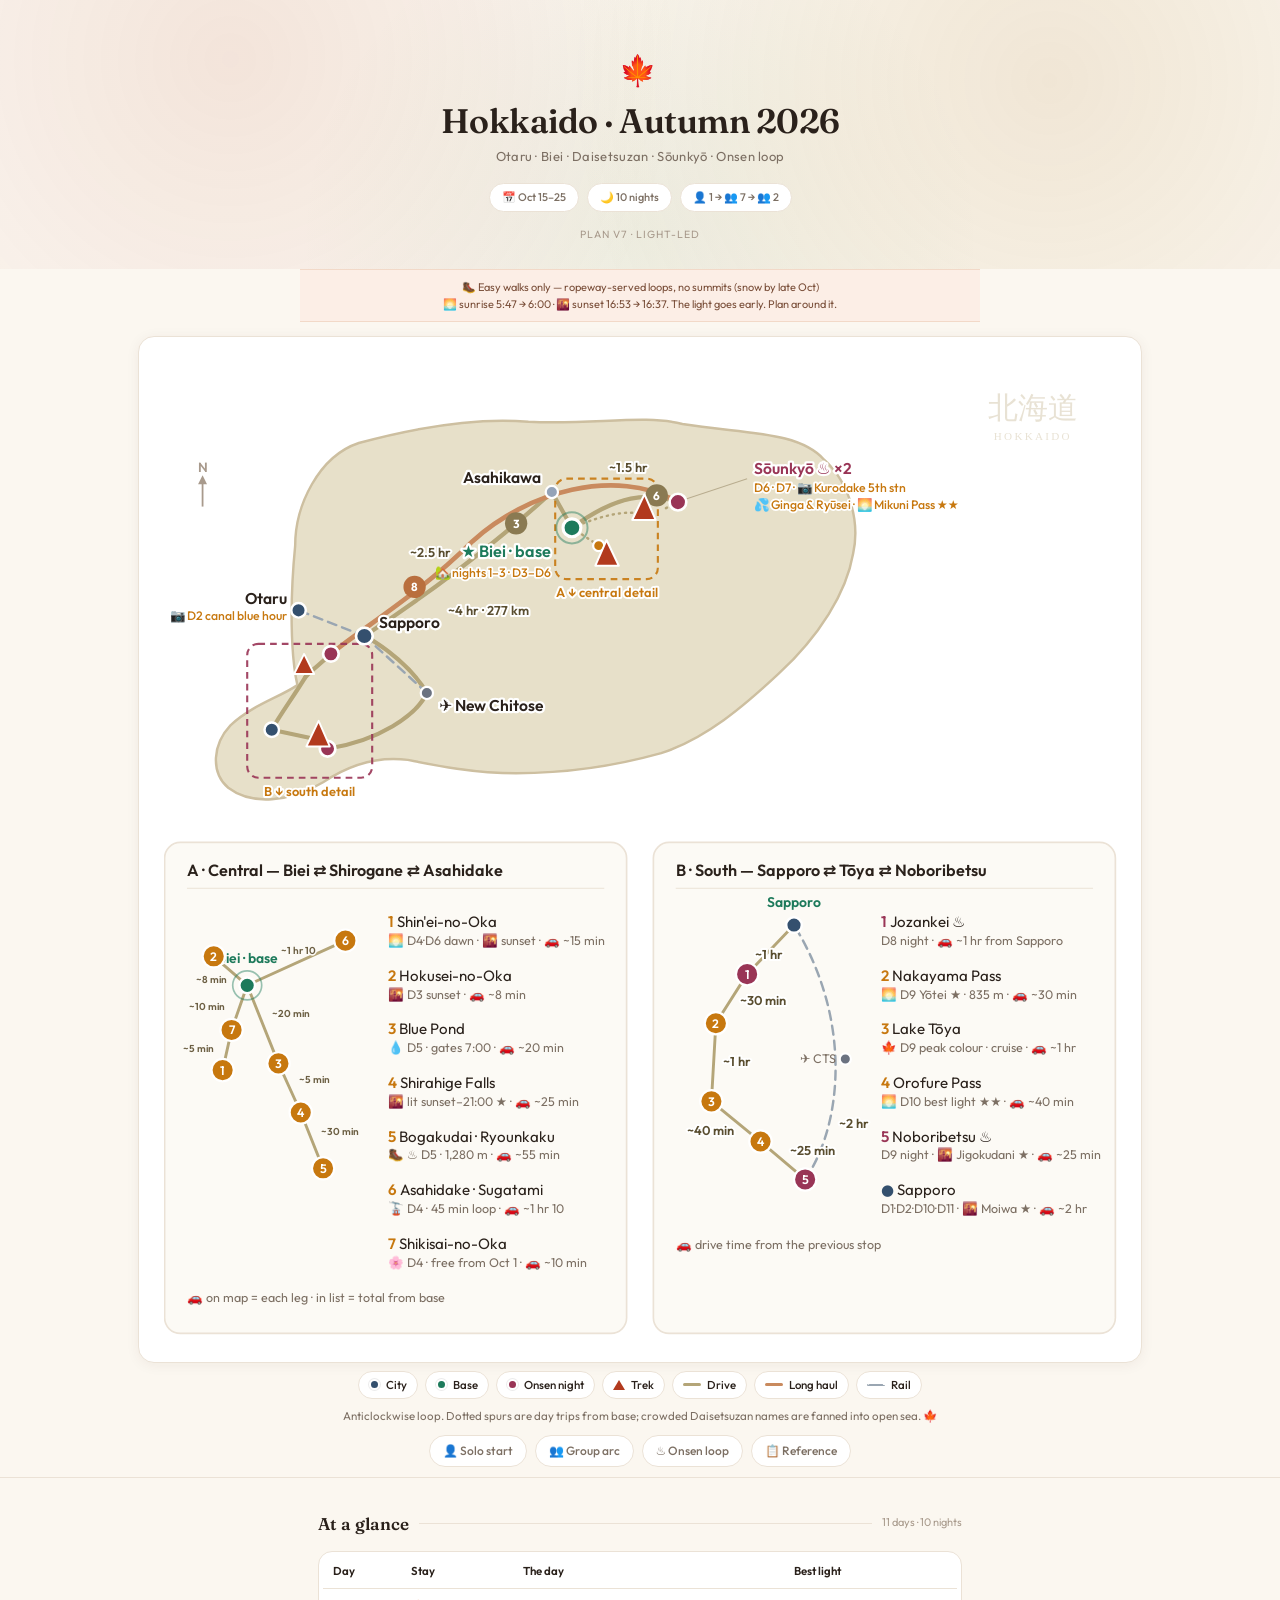
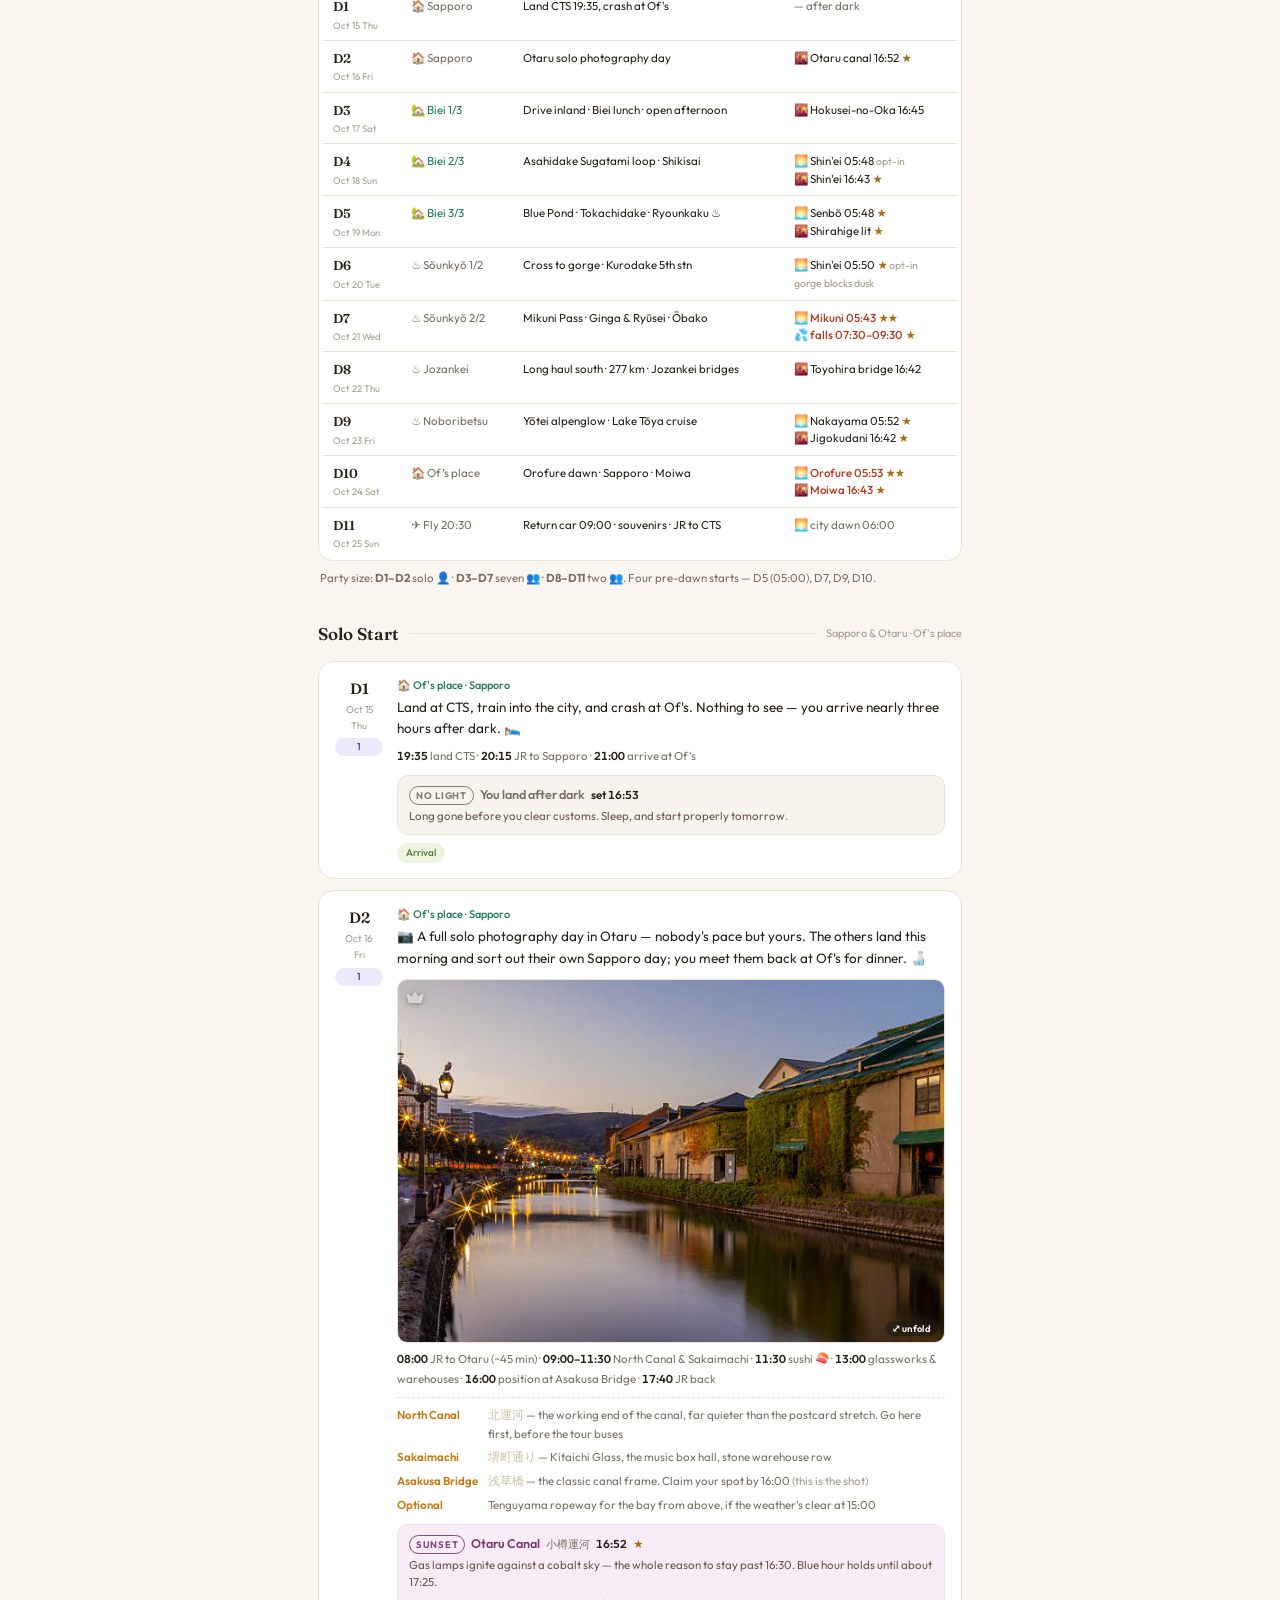
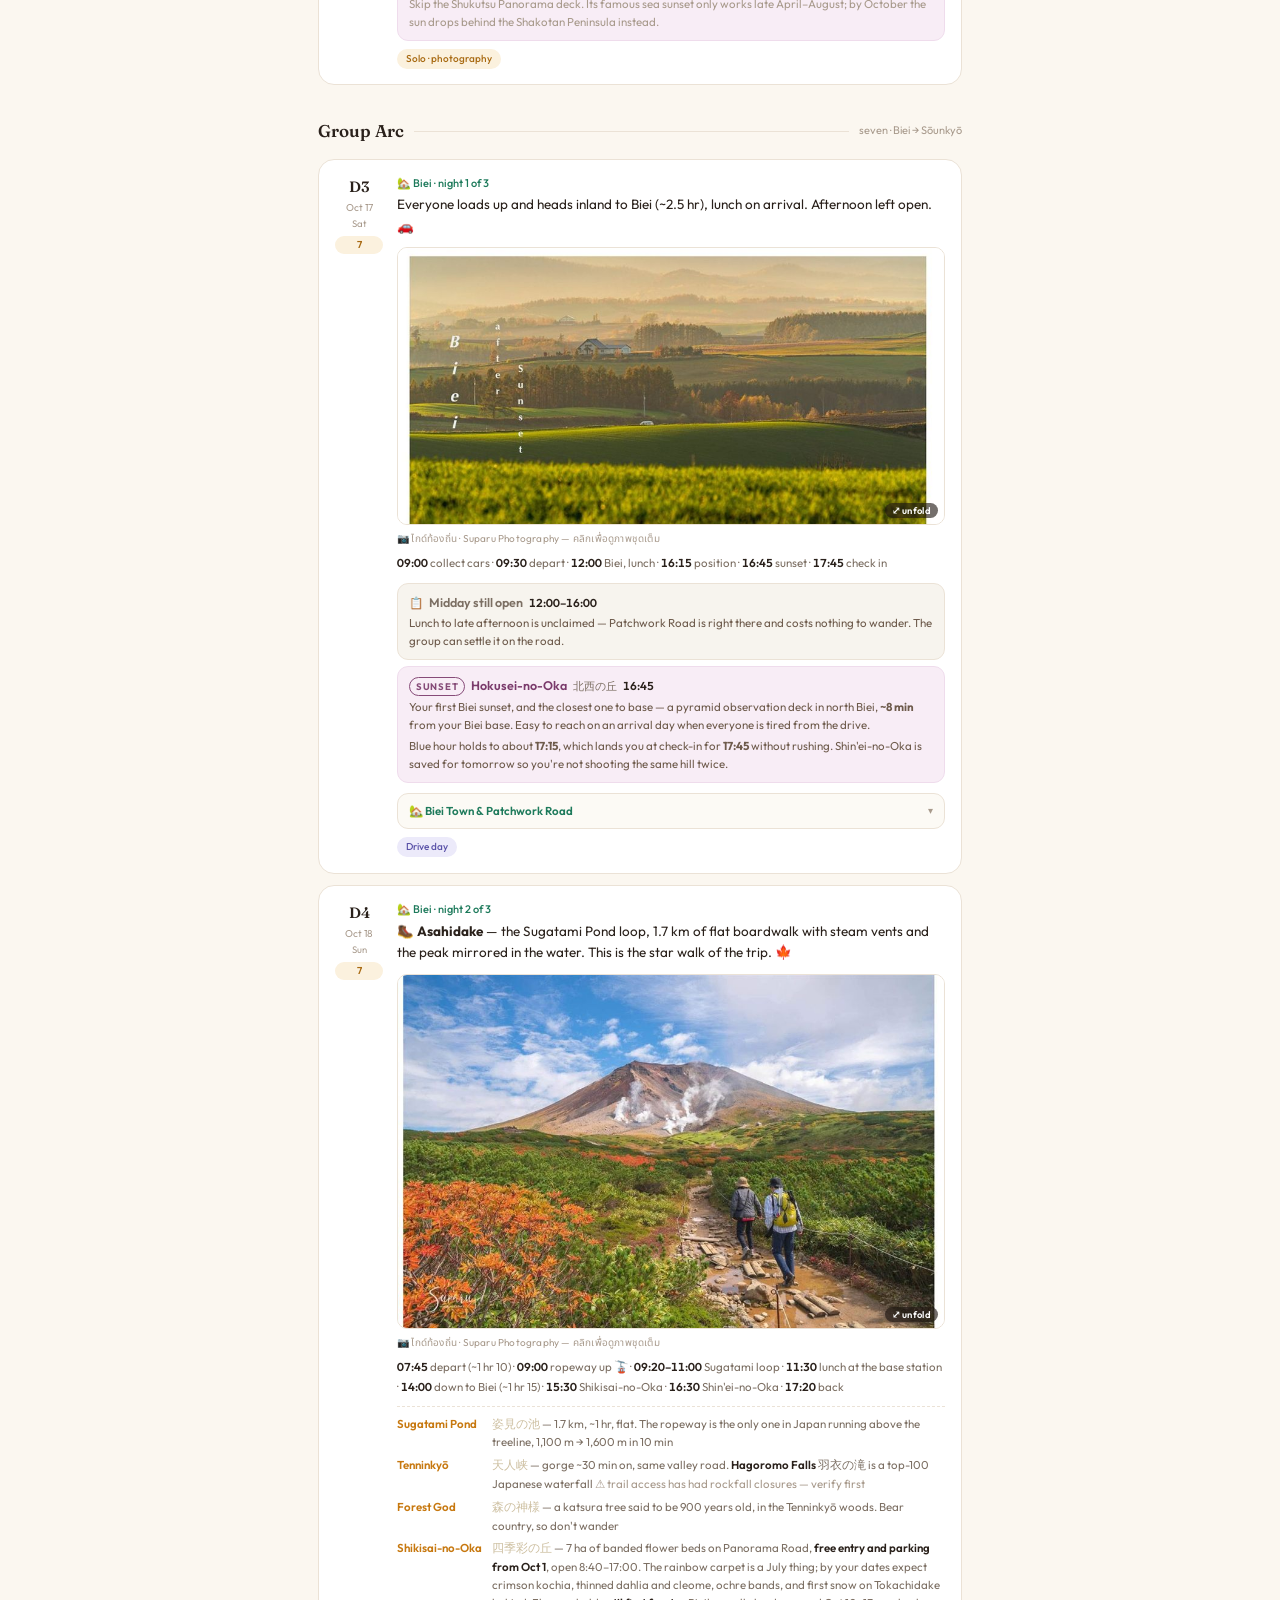
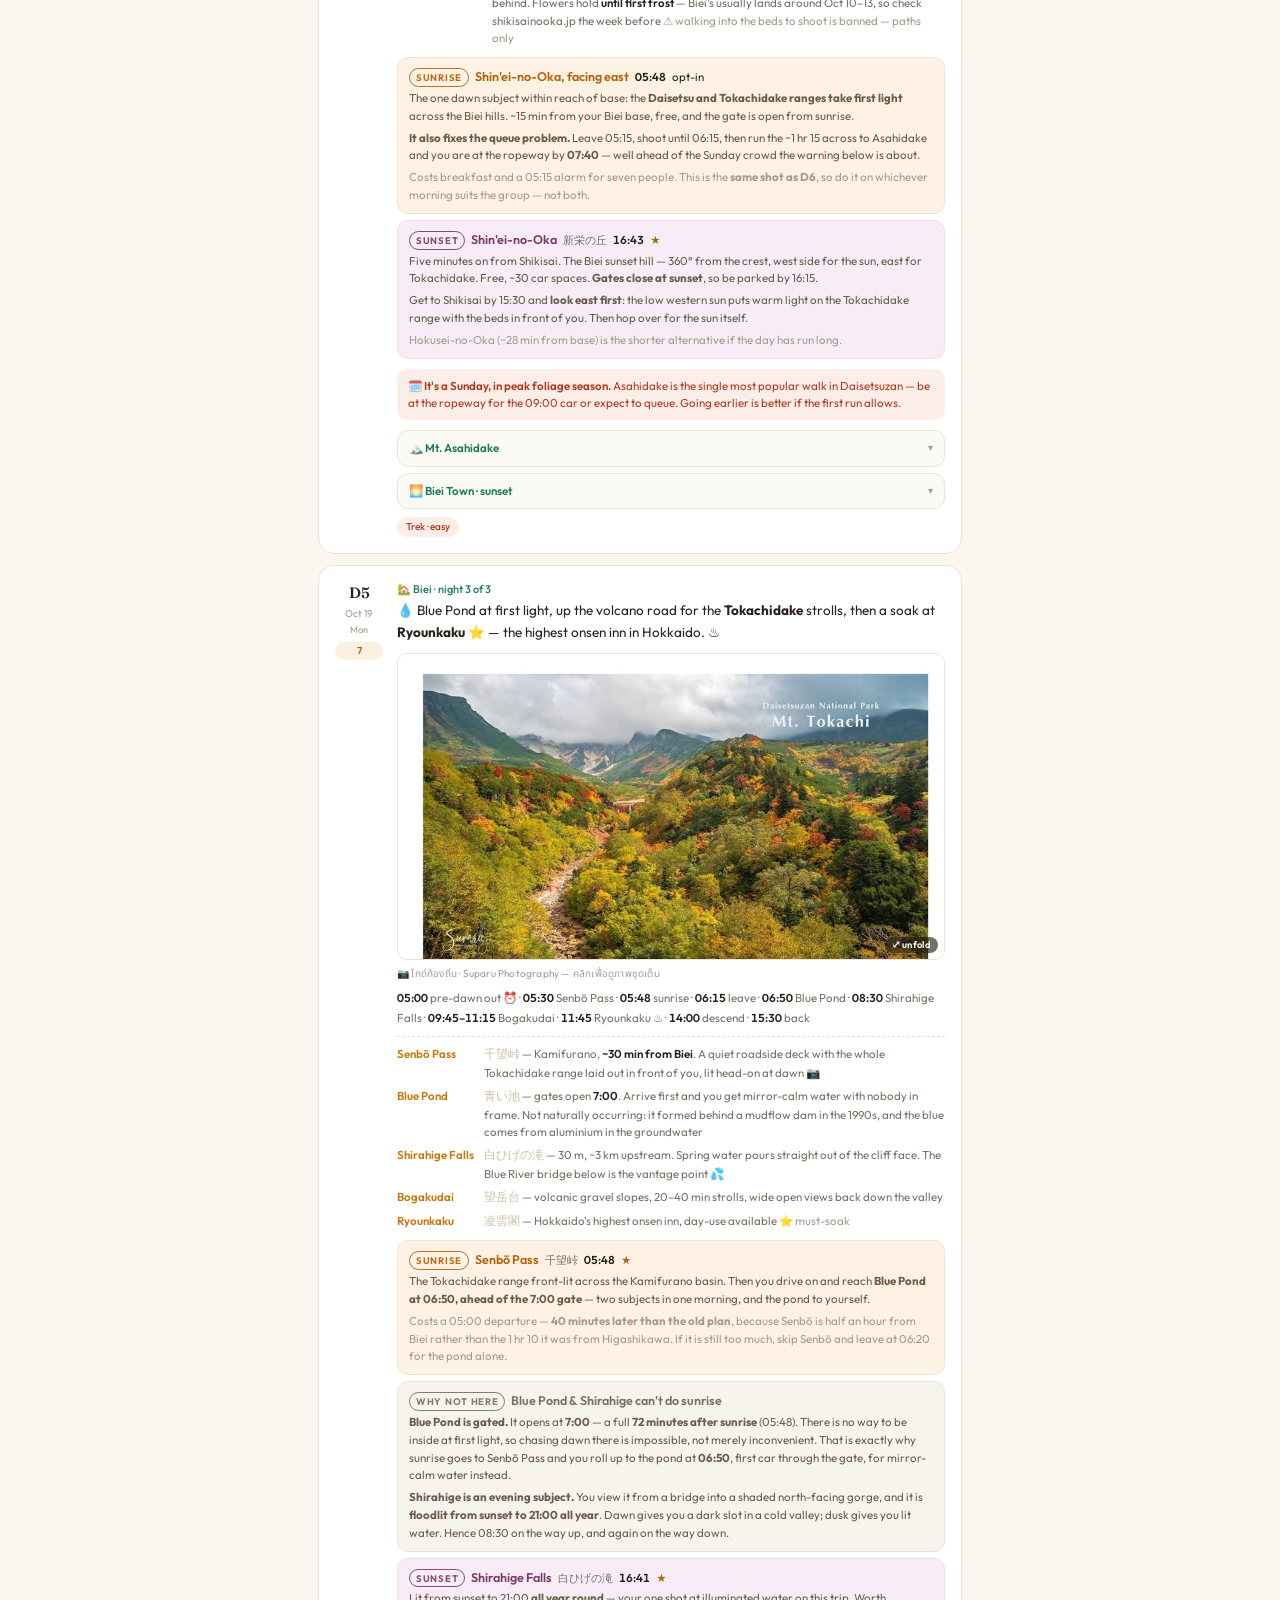
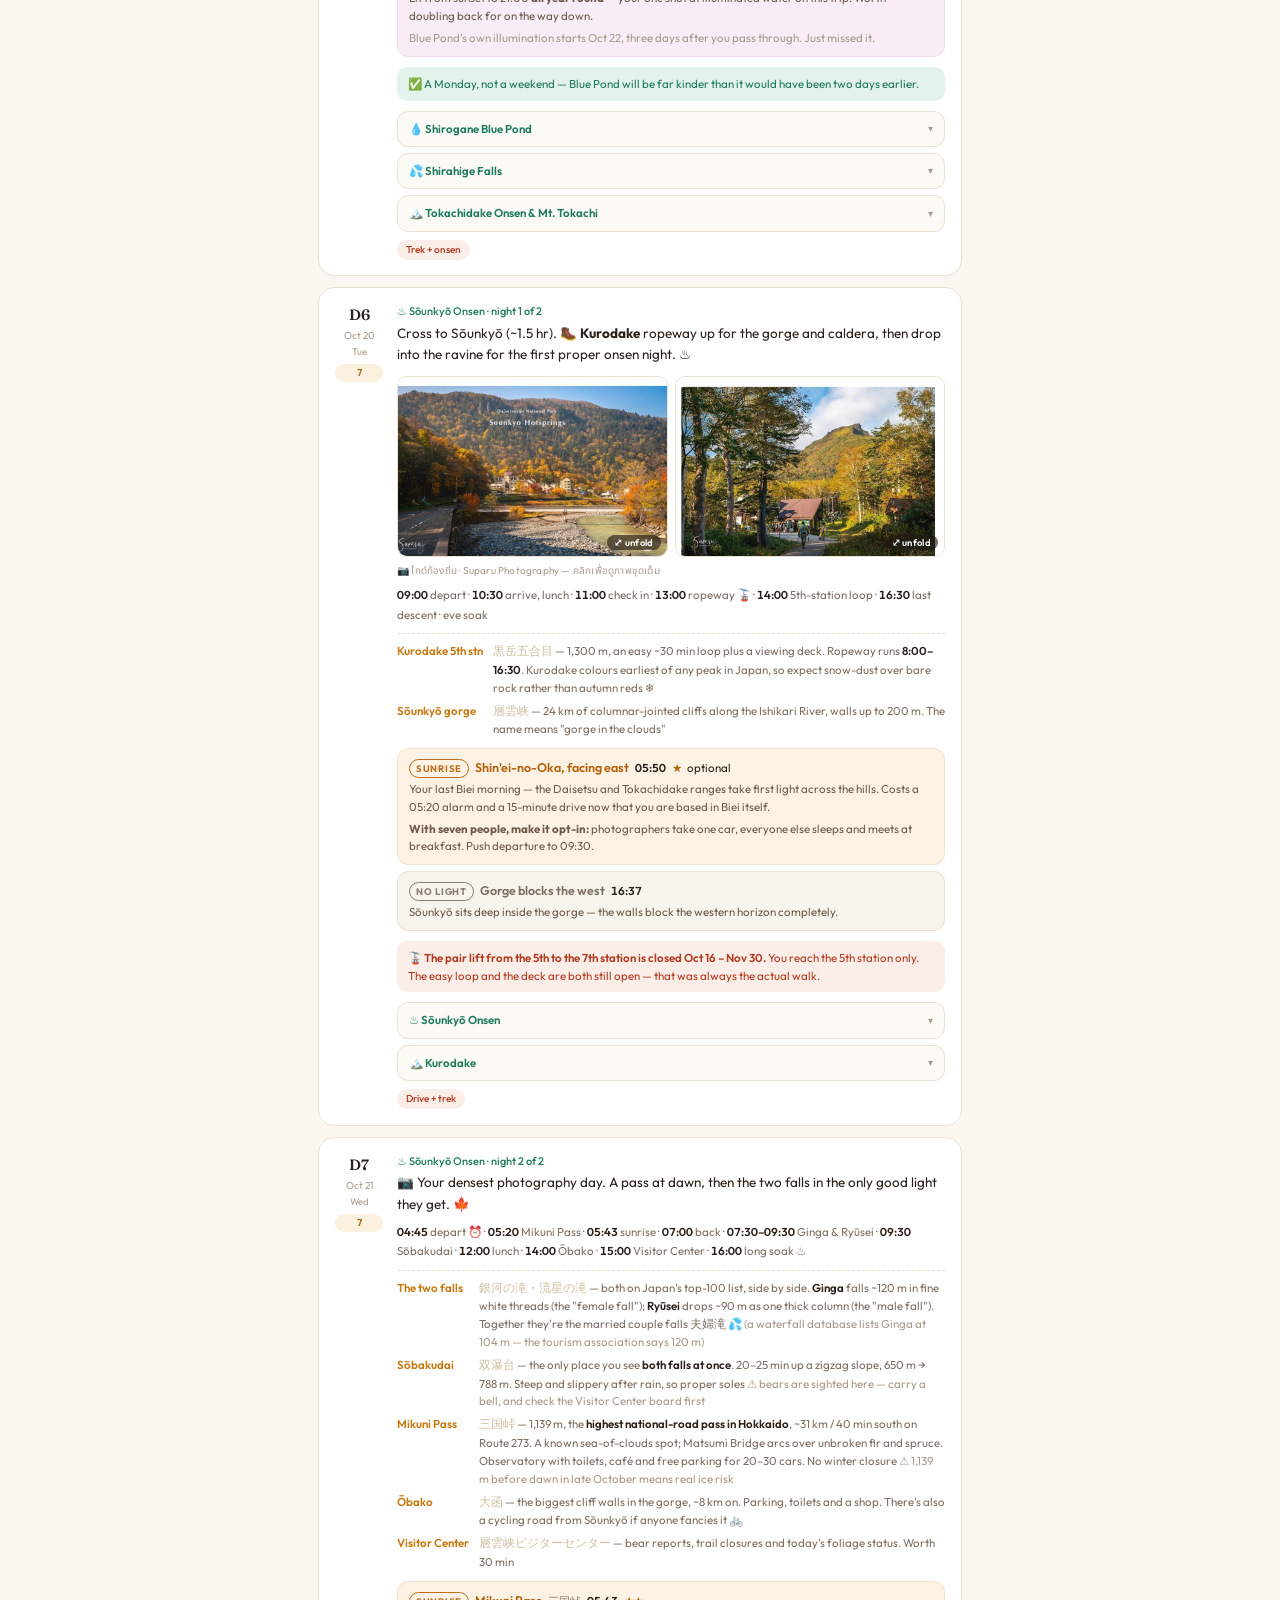
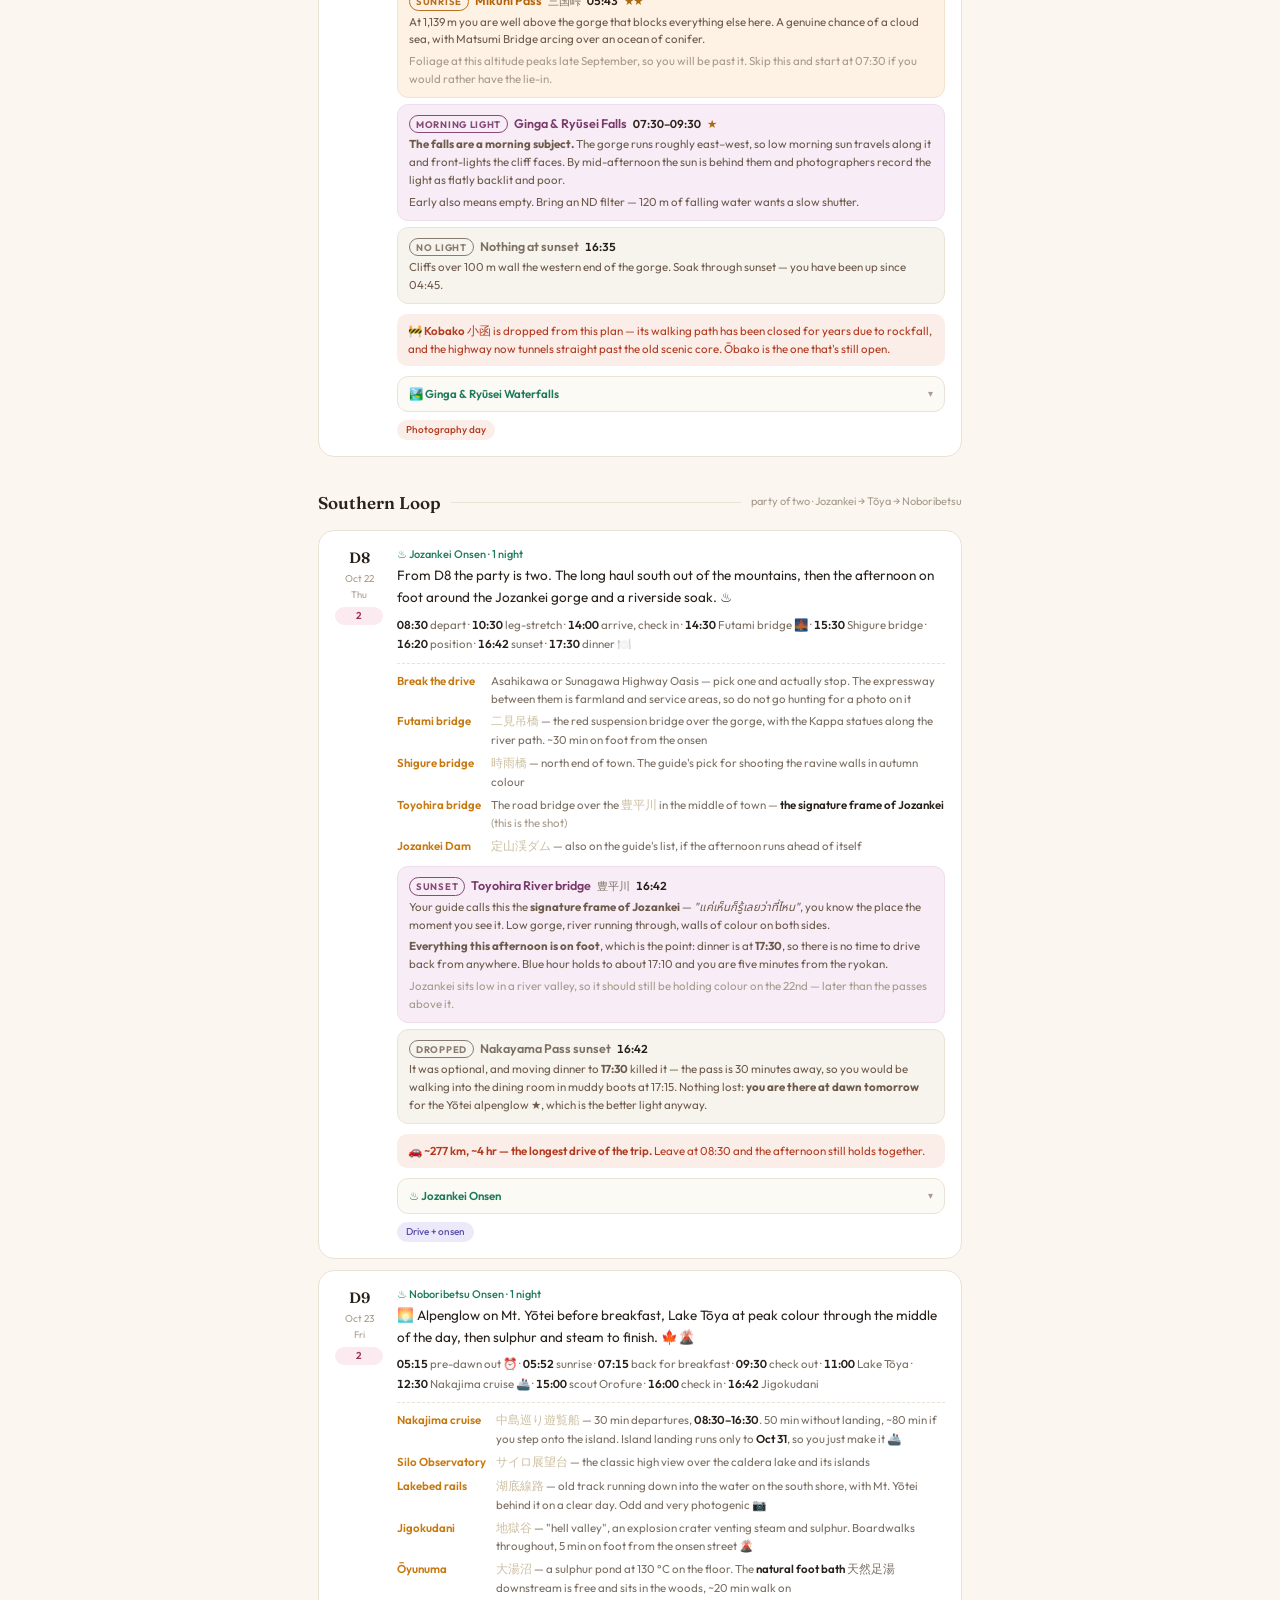
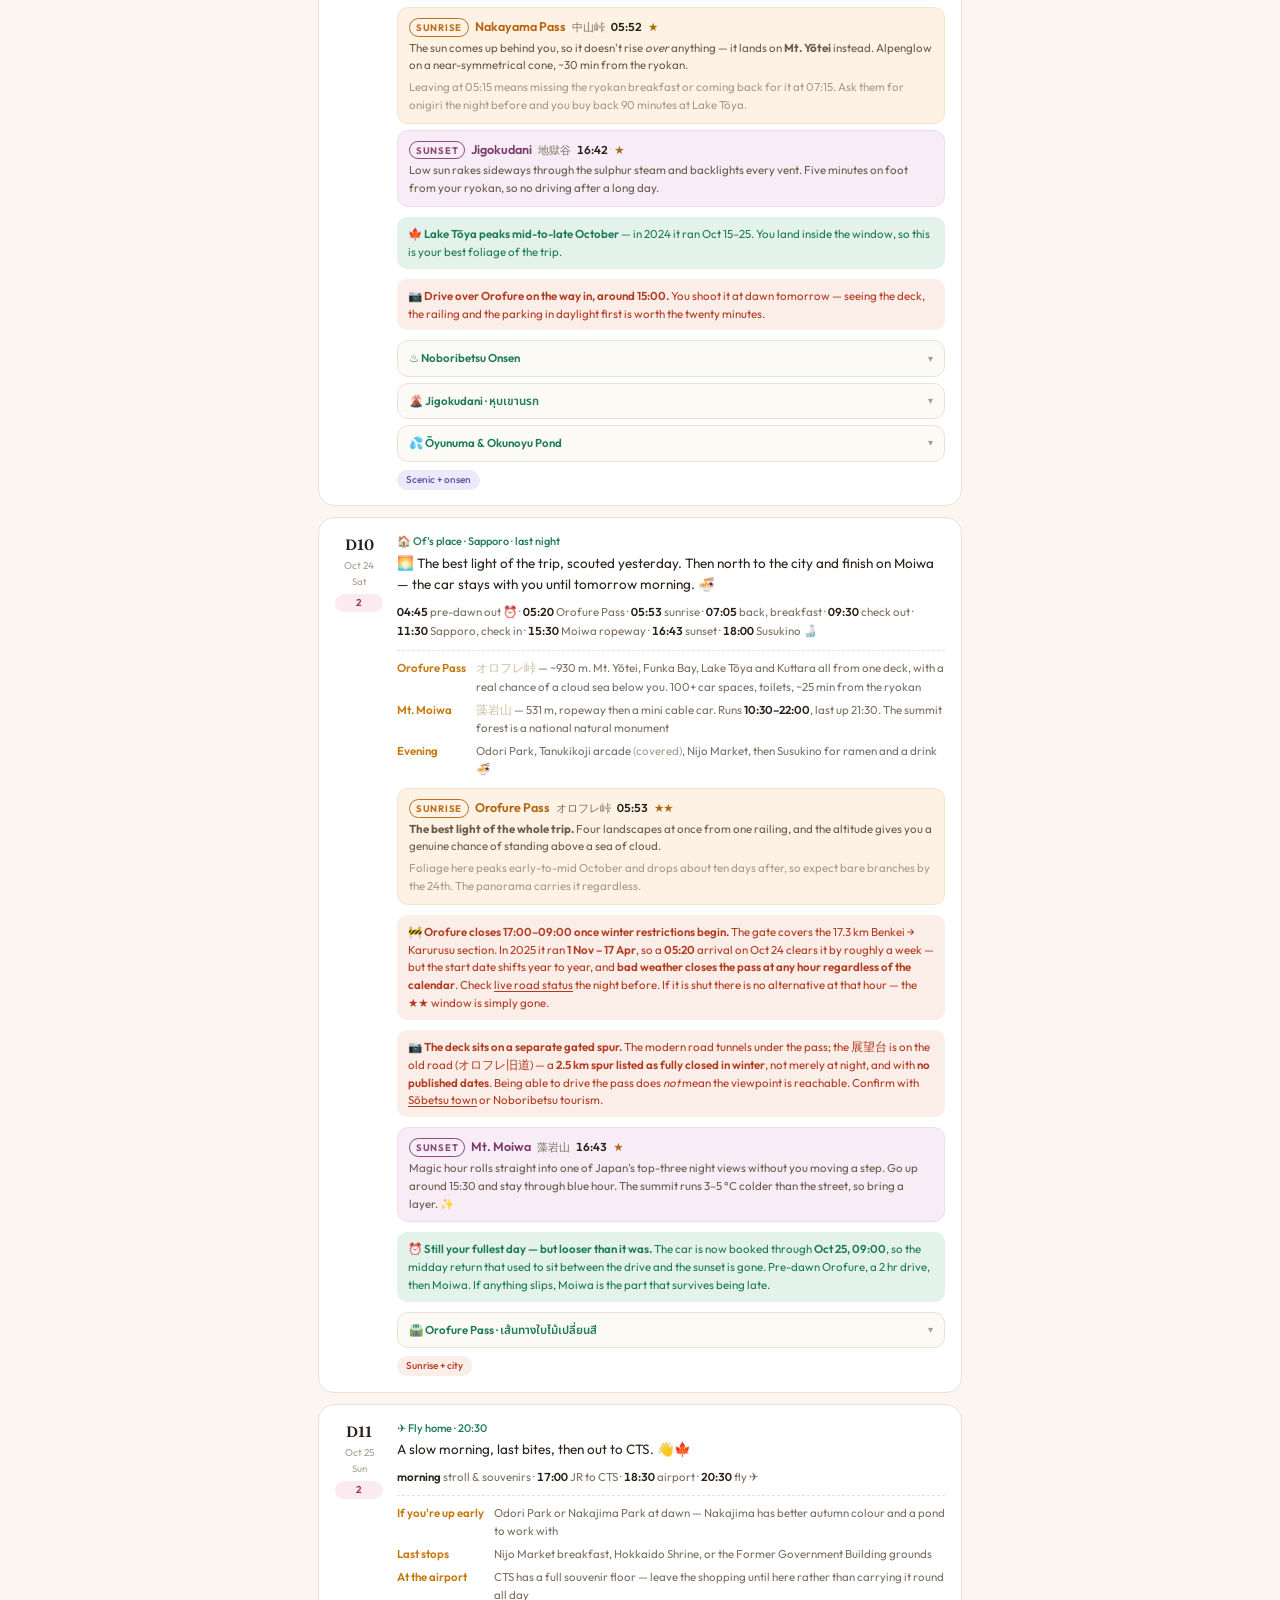
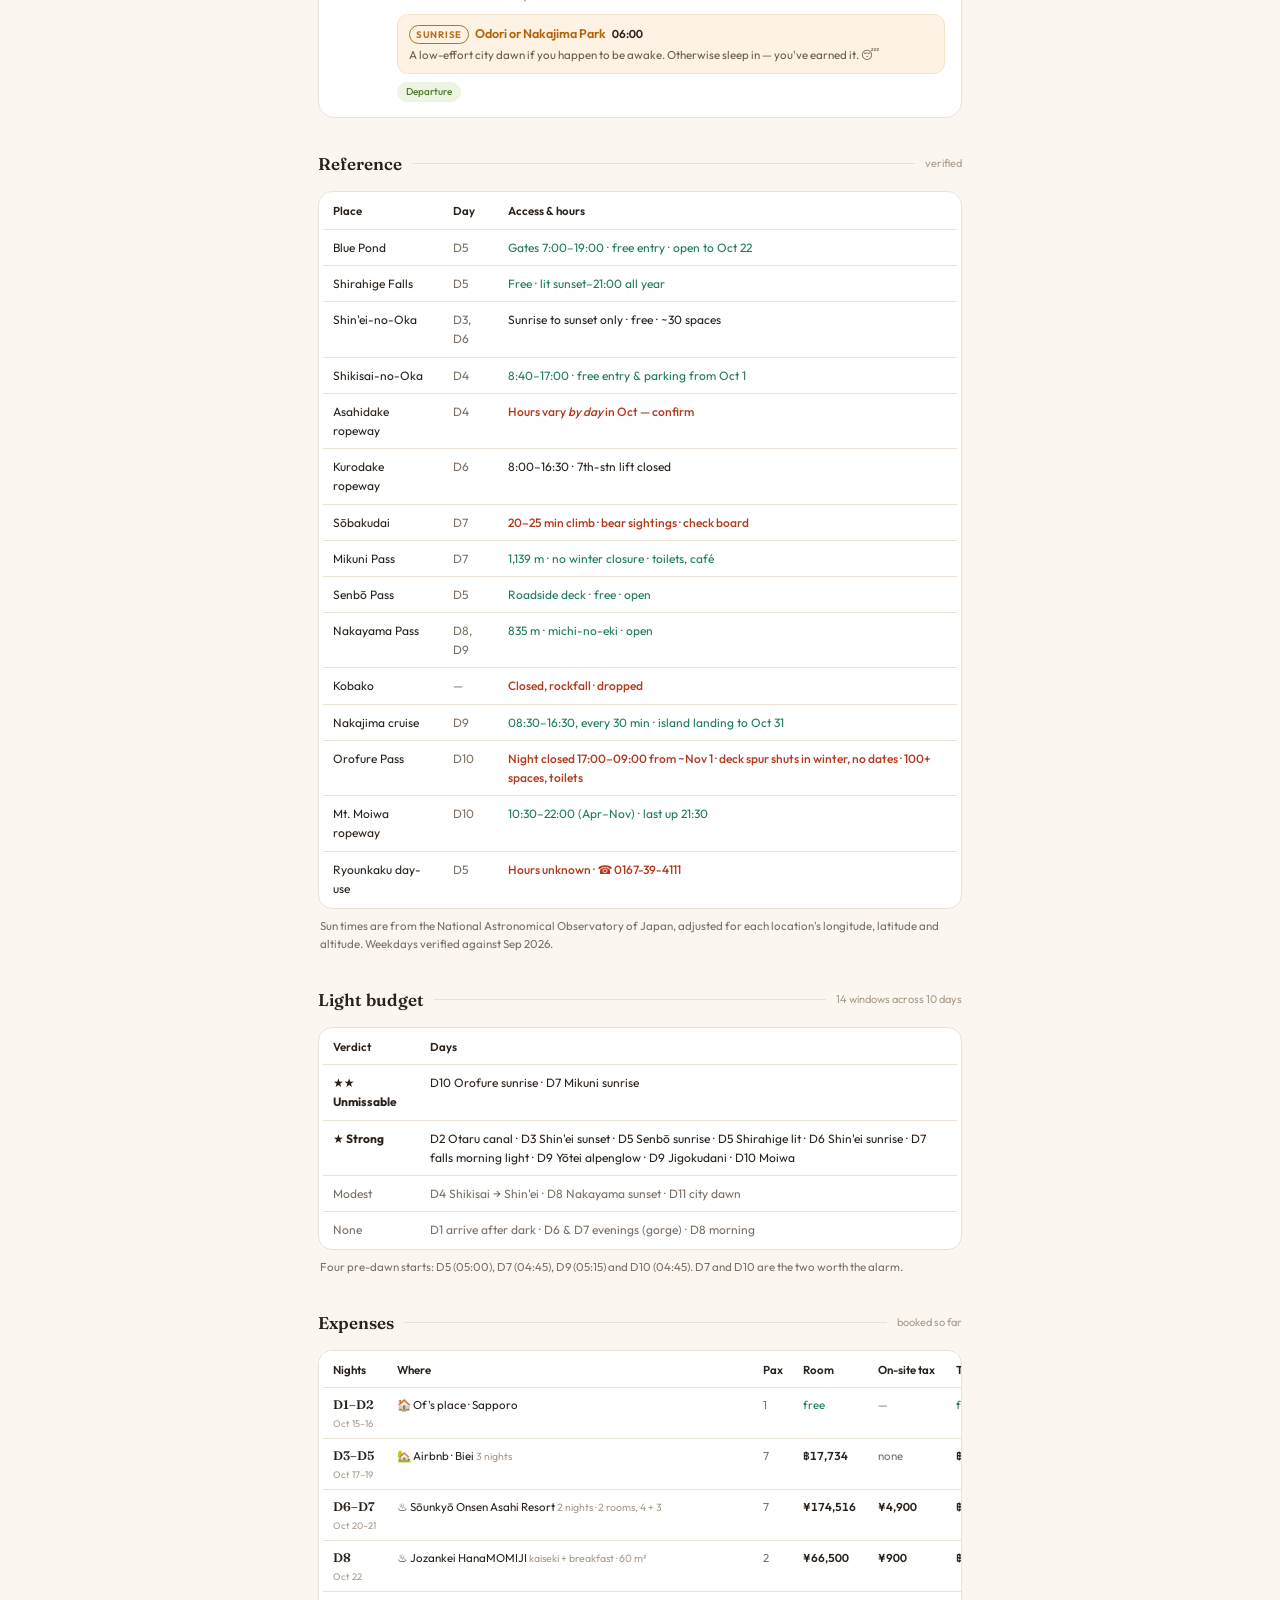
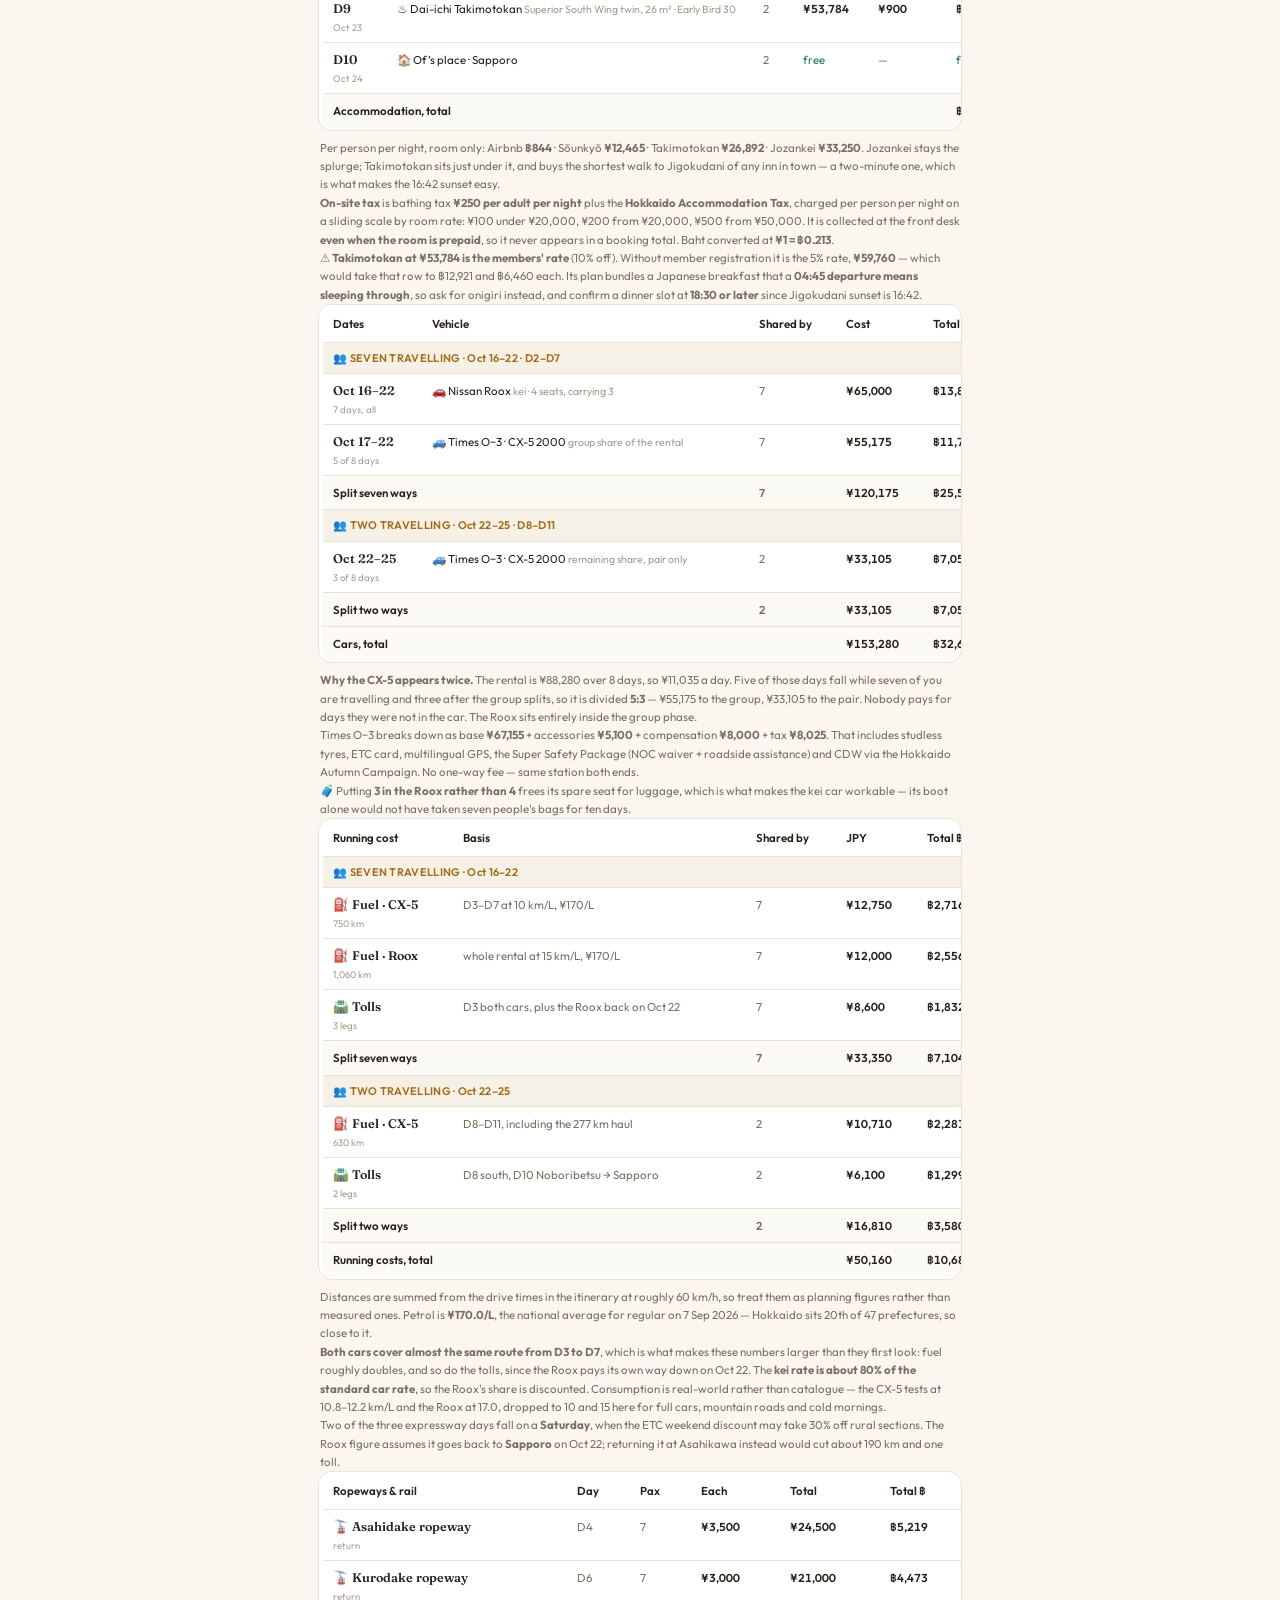
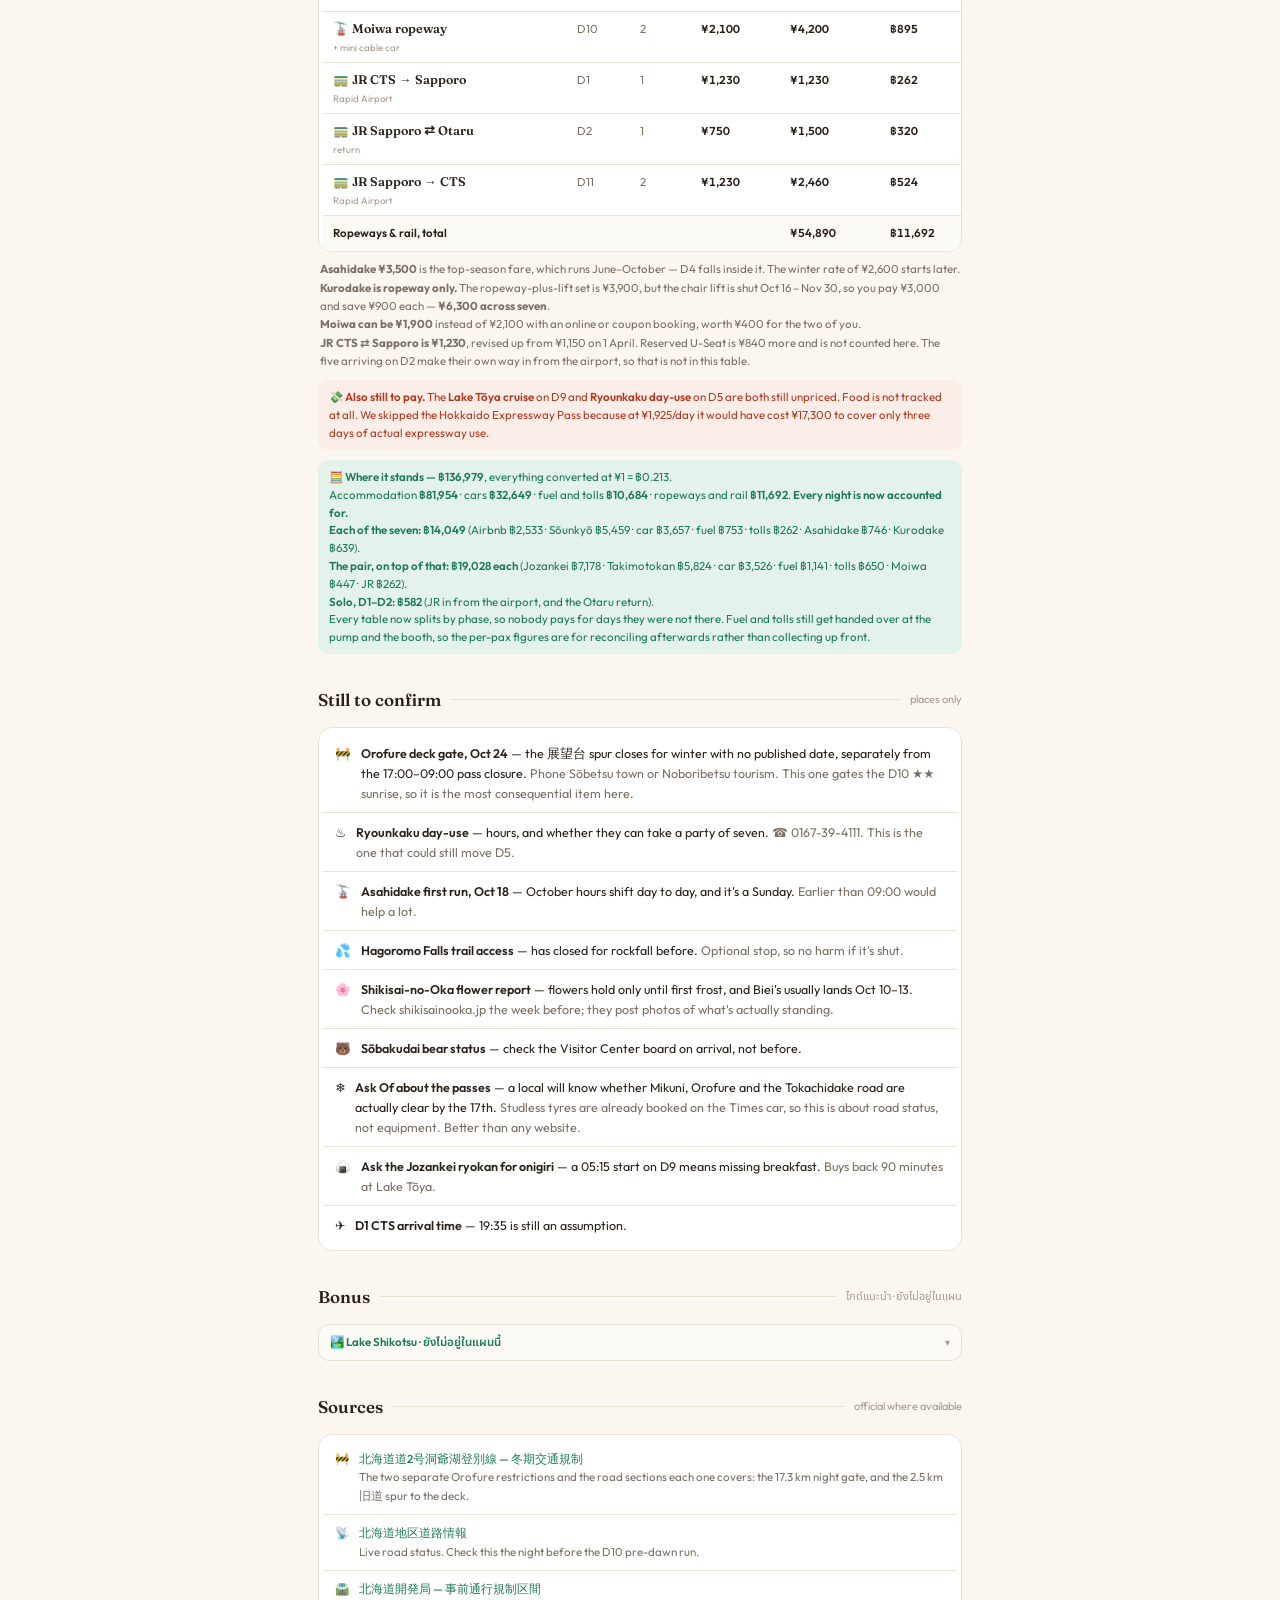
==== index.html @ 4f833c78 "Rebase every map and schedule on the Biei base Higashikawa and Biei were drawn as two separate nodes" ====
<!DOCTYPE html>
<html lang="en">
<head>
<meta charset="UTF-8">
<meta name="viewport" content="width=device-width, initial-scale=1.0">
<title>Hokkaido 2026 · Plan V5</title>
<link rel="preconnect" href="https://fonts.googleapis.com">
<link rel="preconnect" href="https://fonts.gstatic.com" crossorigin>
<link href="https://fonts.googleapis.com/css2?family=Fraunces:opsz,wght@9..144,600&family=Noto+Sans+Thai:wght@400;500;600&family=Outfit:wght@400;500;600&display=swap" rel="stylesheet">
<link rel="stylesheet" href="assets/style.css">
</head>
<body>
<header>
  <div class="inner">
    <div class="leaf">🍁</div>
    <h1>Hokkaido · Autumn 2026</h1>
    <div class="sub">Otaru · Biei · Daisetsuzan · Sōunkyō · Onsen loop</div>
    <div class="meta">
      <span class="chip">📅 Oct 15–25</span>
      <span class="chip">🌙 10 nights</span>
      <span class="chip">👤 1 → 👥 7 → 👥 2</span>
    </div>
    <div class="ver">Plan V7 · light-led</div>
  </div>
</header>

<div class="sunbar">🥾 Easy walks only — ropeway-served loops, no summits (snow by late Oct)<br>🌅 sunrise 5:47 → 6:00 · 🌇 sunset 16:53 → 16:37. The light goes early. Plan around it.</div>

<div class="wrap mapwide">
  <div class="mapcard">
    <svg viewBox="0 0 880 900" role="img" aria-label="Map of the Hokkaido loop. The main map shows the whole island with the anticlockwise route from Sapporo and Otaru inland to Asahikawa, Biei and the Biei base, on to Sounkyo, then the long southern haul back down to Jozankei, Lake Toya, Noboribetsu and Sapporo. Two dashed boxes mark regions detailed in panels below: panel A covers the central Biei, Shirogane and Asahidake area, panel B covers the southern onsen loop.">

  <!-- ============ MAIN MAP ============ -->
  <path d="M131,178 C131,142 152,98 188,86 C240,72 294,63 340,67 C398,70 444,60 478,69
           C533,78 582,75 605,101 C629,123 637,158 631,185 C625,220 601,259 564,293
           C533,322 499,351 459,364 C416,376 372,382 329,382 C292,382 257,375 232,370
           C202,366 177,376 156,390 C126,408 92,411 71,395 C55,381 57,356 73,339
           C92,321 117,314 133,303 C127,277 126,229 131,178 Z"
        fill="var(--land)" stroke="var(--coast)" stroke-width="2.2" stroke-linejoin="round"/>

  <text x="792" y="64" class="jp" font-size="27" text-anchor="middle">北海道</text>
  <text x="792" y="83" class="jp" font-size="10" text-anchor="middle" style="letter-spacing:2px;">HOKKAIDO</text>

  <text x="48" y="112" class="compass" text-anchor="middle">N</text>
  <line x1="48" y1="118" x2="48" y2="143" stroke="var(--faint)" stroke-width="1.6"/>
  <path d="M48,115 l-4,8 l8,0 Z" fill="var(--faint)"/>

  <!-- roads -->
  <g fill="none" stroke="var(--road)" stroke-width="3.8" stroke-linecap="round" stroke-linejoin="round">
    <path d="M193,259 C246,224 303,183 361,130"/>
    <path d="M361,130 L379,162"/>
    <path d="M379,162 C420,132 447,130 474,139"/>
    <path d="M163,275 C154,284 146,289 140,296"/>
    <path d="M140,296 C129,314 117,330 110,343"/>
    <path d="M110,343 L152,352 L160,360"/>
    <path d="M160,360 C206,353 240,330 249,310"/>
    <path d="M249,310 C237,289 211,268 193,259"/>
  </g>
  <path d="M474,139 C418,107 338,130 290,174 C244,220 194,250 163,275"
        fill="none" stroke="#C98A5E" stroke-width="4.2" stroke-linecap="round"/>
  <g fill="none" stroke="var(--road)" stroke-width="2.2" stroke-dasharray="1 4.5" stroke-linecap="round">
    <path d="M379,162 C408,150 428,146 444,150"/>
    <path d="M379,162 L403,178 L410,190"/>
    <path d="M474,139 L460,146"/>
    <path d="M160,360 L152,352"/>
  </g>
  <g fill="none" stroke="#9AA6B2" stroke-width="2.2" stroke-dasharray="8 5.5" stroke-linecap="round">
    <path d="M249,310 L193,259"/>
    <path d="M193,259 L134,236"/>
  </g>

  <!-- drive times -->
  <text x="252" y="188" class="drive" text-anchor="middle">~2.5 hr</text>
  <text x="430" y="112" class="drive" text-anchor="middle">~1.5 hr</text>
  <text x="304" y="240" class="drive" text-anchor="middle" fill="#9C5B2E">~4 hr · 277 km</text>

  <!-- region boxes -->
  <rect x="364" y="118" width="92" height="90" rx="10" fill="none" stroke="var(--photo)"
        stroke-width="1.9" stroke-dasharray="6,4.5" opacity=".9"/>
  <text x="410" y="224" class="ztag" text-anchor="middle">A ↓ central detail</text>

  <rect x="88" y="266" width="112" height="120" rx="10" fill="none" stroke="var(--onsen)"
        stroke-width="1.9" stroke-dasharray="6,4.5" opacity=".9"/>
  <text x="144" y="402" class="ztag" text-anchor="middle" fill="var(--onsen)">B ↓ south detail</text>

  <!-- day badges -->
  <g>
    <circle cx="329" cy="158" r="10" fill="#8A7A52"/><text x="329" y="162" class="dnum" text-anchor="middle">3</text>
    <circle cx="455" cy="133" r="10" fill="#8A7A52"/><text x="455" y="137" class="dnum" text-anchor="middle">6</text>
    <circle cx="238" cy="215" r="10" fill="#B96F3E"/><text x="238" y="219" class="dnum" text-anchor="middle">8</text>
  </g>

  <!-- markers -->
  <circle cx="249" cy="310" r="5.5" fill="var(--air)" stroke="#fff" stroke-width="2"/>
  <circle cx="134" cy="236" r="6.5" fill="var(--city)" stroke="#fff" stroke-width="2.2"/>
  <circle cx="193" cy="259" r="7.5" fill="var(--city)" stroke="#fff" stroke-width="2.4"/>
  <circle cx="361" cy="130" r="5.5" fill="var(--ref)" stroke="#fff" stroke-width="2"/>
  <circle cx="379" cy="162" r="14" fill="none" stroke="var(--base)" stroke-width="1.8" opacity=".45"/>
  <circle cx="379" cy="162" r="8" fill="var(--base)" stroke="#fff" stroke-width="2.8"/>
  <circle cx="403" cy="178" r="5" fill="var(--photo)" stroke="#fff" stroke-width="2"/>
  <circle cx="474" cy="139" r="7.5" fill="var(--onsen)" stroke="#fff" stroke-width="2.4"/>
  <circle cx="160" cy="360" r="7" fill="var(--onsen)" stroke="#fff" stroke-width="2.4"/>
  <circle cx="163" cy="275" r="7" fill="var(--onsen)" stroke="#fff" stroke-width="2.4"/>
  <circle cx="110" cy="343" r="6.5" fill="var(--city)" stroke="#fff" stroke-width="2.2"/>
  <polygon points="130,293 148,293 139,275" fill="var(--mtn)" stroke="#fff" stroke-width="1.7" stroke-linejoin="round"/>
  <polygon points="141,358 162,358 152,335" fill="var(--mtn)" stroke="#fff" stroke-width="1.7" stroke-linejoin="round"/>
  <polygon points="433,155 454,155 444,132" fill="var(--mtn)" stroke="#fff" stroke-width="1.8" stroke-linejoin="round"/>
  <polygon points="400,196 421,196 410,173" fill="var(--mtn)" stroke="#fff" stroke-width="1.8" stroke-linejoin="round"/>

  <!-- leader to Sounkyo label -->
  <g class="leaderline"><path d="M482,136 L536,118"/></g>

  <!-- main map labels -->
  <text x="124" y="230" class="place" text-anchor="end">Otaru</text>
  <text x="124" y="245" class="sub-lbl" text-anchor="end">📷 D2 canal blue hour</text>

  <text x="206" y="252" class="place" text-anchor="start">Sapporo</text>

  <text x="351" y="122" class="place" text-anchor="end" font-size="13" fill="var(--muted)">Asahikawa</text>
  <text x="360" y="188" class="base-lbl" text-anchor="end">★ Biei · base</text>
  <text x="360" y="206" class="sub-lbl" text-anchor="end">🏡 nights 1–3 · D3–D6</text>

  <text x="260" y="326" class="place" text-anchor="start" font-size="13">✈️ New Chitose</text>

  <text x="542" y="114" class="ons-lbl" text-anchor="start">Sōunkyō ♨️ ×2</text>
  <text x="542" y="130" class="sub-lbl" text-anchor="start">D6 · D7 · 📷 Kurodake 5th stn</text>
  <text x="542" y="145" class="sub-lbl" text-anchor="start">💦 Ginga &amp; Ryūsei · 🌅 Mikuni Pass ★★</text>

  <!-- ============ PANEL A · CENTRAL ============ -->
  <rect x="14" y="444" width="414" height="440" rx="14" fill="#FCFAF5" stroke="var(--line)" stroke-width="1.5"/>
  <text x="34" y="474" class="inset-title">A · Central — Biei ⇄ Shirogane ⇄ Asahidake</text>
  <line x1="34" y1="485" x2="408" y2="485" stroke="var(--line)" stroke-width="1"/>

  <g fill="none" stroke="var(--road)" stroke-width="2.6" stroke-linecap="round" stroke-linejoin="round">
    <path d="M88,572 L74,612 L66,648"/>
    <path d="M88,572 L116,642 L136,686 L156,736"/>
    <path d="M88,572 L58,546"/>
    <path d="M88,572 L176,532"/>
  </g>

  <circle cx="88" cy="572" r="13" fill="none" stroke="var(--base)" stroke-width="1.5" opacity=".45"/>
  <circle cx="88" cy="572" r="7" fill="var(--base)" stroke="#fff" stroke-width="2.2"/>
  <text x="88" y="552" class="inset-town" text-anchor="middle">Biei · base</text>

  <circle cx="58" cy="546" r="10" fill="var(--photo)" stroke="#fff" stroke-width="2"/><text x="58" y="550" class="photonum" text-anchor="middle">2</text>
  <circle cx="74" cy="612" r="10" fill="var(--photo)" stroke="#fff" stroke-width="2"/><text x="74" y="616" class="photonum" text-anchor="middle">7</text>
  <circle cx="66" cy="648" r="10" fill="var(--photo)" stroke="#fff" stroke-width="2"/><text x="66" y="652" class="photonum" text-anchor="middle">1</text>
  <circle cx="116" cy="642" r="10" fill="var(--photo)" stroke="#fff" stroke-width="2"/><text x="116" y="646" class="photonum" text-anchor="middle">3</text>
  <circle cx="136" cy="686" r="10" fill="var(--photo)" stroke="#fff" stroke-width="2"/><text x="136" y="690" class="photonum" text-anchor="middle">4</text>
  <circle cx="156" cy="736" r="10" fill="var(--photo)" stroke="#fff" stroke-width="2"/><text x="156" y="740" class="photonum" text-anchor="middle">5</text>
  <circle cx="176" cy="532" r="10" fill="var(--photo)" stroke="#fff" stroke-width="2"/><text x="176" y="536" class="photonum" text-anchor="middle">6</text>

  <!-- leg drive times along the central roads -->
  <text x="118" y="544" class="edrive" text-anchor="start">~1 hr 10</text>
  <text x="70" y="570" class="edrive" text-anchor="end">~8 min</text>
  <text x="68" y="594" class="edrive" text-anchor="end">~10 min</text>
  <text x="58" y="632" class="edrive" text-anchor="end">~5 min</text>
  <text x="110" y="600" class="edrive" text-anchor="start">~20 min</text>
  <text x="134" y="660" class="edrive" text-anchor="start">~5 min</text>
  <text x="154" y="706" class="edrive" text-anchor="start">~30 min</text>

  <text x="214" y="520" class="inset-legend"><tspan font-weight="600" fill="var(--photo)">1</tspan>  Shin'ei-no-Oka</text>
  <text x="214" y="520" class="inset-tag" dy="16">🌅 D4·D6 dawn · 🌇 sunset · 🚗 ~15 min</text>
  <text x="214" y="568" class="inset-legend"><tspan font-weight="600" fill="var(--photo)">2</tspan>  Hokusei-no-Oka</text>
  <text x="214" y="568" class="inset-tag" dy="16">🌇 D3 sunset · 🚗 ~8 min</text>
  <text x="214" y="616" class="inset-legend"><tspan font-weight="600" fill="var(--photo)">3</tspan>  Blue Pond</text>
  <text x="214" y="616" class="inset-tag" dy="16">💧 D5 · gates 7:00 · 🚗 ~20 min</text>
  <text x="214" y="664" class="inset-legend"><tspan font-weight="600" fill="var(--photo)">4</tspan>  Shirahige Falls</text>
  <text x="214" y="664" class="inset-tag" dy="16">🌇 lit sunset–21:00 ★ · 🚗 ~25 min</text>
  <text x="214" y="712" class="inset-legend"><tspan font-weight="600" fill="var(--photo)">5</tspan>  Bogakudai · Ryounkaku</text>
  <text x="214" y="712" class="inset-tag" dy="16">🥾 ♨️ D5 · 1,280 m · 🚗 ~55 min</text>
  <text x="214" y="760" class="inset-legend"><tspan font-weight="600" fill="var(--photo)">6</tspan>  Asahidake · Sugatami</text>
  <text x="214" y="760" class="inset-tag" dy="16">🚡 D4 · 45 min loop · 🚗 ~1 hr 10</text>
  <text x="214" y="808" class="inset-legend"><tspan font-weight="600" fill="var(--photo)">7</tspan>  Shikisai-no-Oka</text>
  <text x="214" y="808" class="inset-tag" dy="16">🌸 D4 · free from Oct 1 · 🚗 ~10 min</text>

  <!-- ============ PANEL B · SOUTH ============ -->
  <rect x="452" y="444" width="414" height="440" rx="14" fill="#FCFAF5" stroke="var(--line)" stroke-width="1.5"/>
  <text x="472" y="474" class="inset-title">B · South — Sapporo ⇄ Tōya ⇄ Noboribetsu</text>
  <line x1="472" y1="485" x2="846" y2="485" stroke="var(--line)" stroke-width="1"/>

  <g fill="none" stroke="var(--road)" stroke-width="2.6" stroke-linecap="round" stroke-linejoin="round">
    <path d="M578,518 L536,562"/>
    <path d="M536,562 L508,606"/>
    <path d="M508,606 L504,676"/>
    <path d="M504,676 L548,712"/>
    <path d="M548,712 L588,746"/>
  </g>
  <g fill="none" stroke="#9AA6B2" stroke-width="2.2" stroke-dasharray="8 5.5" stroke-linecap="round">
    <path d="M588,746 C622,696 630,602 578,518"/>
  </g>

  <circle cx="578" cy="518" r="7" fill="var(--city)" stroke="#fff" stroke-width="2.2"/>
  <text x="578" y="502" class="inset-town" text-anchor="middle" fill="var(--ink)">Sapporo</text>
  <circle cx="624" cy="638" r="5" fill="var(--air)" stroke="#fff" stroke-width="1.9"/>
  <text x="616" y="642" class="inset-tag" text-anchor="end">✈️ CTS</text>

  <text x="556" y="548" class="drive" text-anchor="middle" font-size="10.5">~1 hr</text>
  <text x="530" y="590" class="drive" text-anchor="start" font-size="10.5">~30 min</text>
  <text x="514" y="644" class="drive" text-anchor="start" font-size="10.5">~1 hr</text>
  <text x="524" y="706" class="drive" text-anchor="end" font-size="10.5">~40 min</text>
  <text x="574" y="724" class="drive" text-anchor="start" font-size="10.5">~25 min</text>
  <text x="618" y="700" class="drive" text-anchor="start" font-size="10.5">~2 hr</text>

  <circle cx="536" cy="562" r="10" fill="var(--onsen)" stroke="#fff" stroke-width="2"/><text x="536" y="566" class="photonum" text-anchor="middle">1</text>
  <circle cx="508" cy="606" r="10" fill="var(--photo)" stroke="#fff" stroke-width="2"/><text x="508" y="610" class="photonum" text-anchor="middle">2</text>
  <circle cx="504" cy="676" r="10" fill="var(--photo)" stroke="#fff" stroke-width="2"/><text x="504" y="680" class="photonum" text-anchor="middle">3</text>
  <circle cx="548" cy="712" r="10" fill="var(--photo)" stroke="#fff" stroke-width="2"/><text x="548" y="716" class="photonum" text-anchor="middle">4</text>
  <circle cx="588" cy="746" r="10" fill="var(--onsen)" stroke="#fff" stroke-width="2"/><text x="588" y="750" class="photonum" text-anchor="middle">5</text>

  <text x="656" y="520" class="inset-legend"><tspan font-weight="600" fill="var(--onsen)">1</tspan>  Jozankei ♨️</text>
  <text x="656" y="520" class="inset-tag" dy="16">D8 night · 🚗 ~1 hr from Sapporo</text>
  <text x="656" y="568" class="inset-legend"><tspan font-weight="600" fill="var(--photo)">2</tspan>  Nakayama Pass</text>
  <text x="656" y="568" class="inset-tag" dy="16">🌅 D9 Yōtei ★ · 835 m · 🚗 ~30 min</text>
  <text x="656" y="616" class="inset-legend"><tspan font-weight="600" fill="var(--photo)">3</tspan>  Lake Tōya</text>
  <text x="656" y="616" class="inset-tag" dy="16">🍁 D9 peak colour · cruise · 🚗 ~1 hr</text>
  <text x="656" y="664" class="inset-legend"><tspan font-weight="600" fill="var(--photo)">4</tspan>  Orofure Pass</text>
  <text x="656" y="664" class="inset-tag" dy="16">🌅 D10 best light ★★ · 🚗 ~40 min</text>
  <text x="656" y="712" class="inset-legend"><tspan font-weight="600" fill="var(--onsen)">5</tspan>  Noboribetsu ♨️</text>
  <text x="656" y="712" class="inset-tag" dy="16">D9 night · 🌇 Jigokudani ★ · 🚗 ~25 min</text>
  <text x="656" y="760" class="inset-legend"><tspan font-weight="600" fill="var(--city)">●</tspan>  Sapporo</text>
  <text x="656" y="760" class="inset-tag" dy="16">D1·D2·D10·D11 · 🌇 Moiwa ★ · 🚗 ~2 hr</text>

  <text x="34" y="856" class="inset-tag">🚗 on map = each leg · in list = total from base</text>
  <text x="472" y="808" class="inset-tag">🚗 drive time from the previous stop</text>

</svg>
  </div>
  <div class="maplegend">
    <span><i class="mdot" style="background:#34506E"></i>City</span>
    <span><i class="mdot" style="background:#1D7A5B"></i>Base</span>
    <span><i class="mdot" style="background:#993556"></i>Onsen night</span>
    <span><i class="mtri"></i>Trek</span>
    <span><i class="mline"></i>Drive</span>
    <span><i class="mline lg"></i>Long haul</span>
    <span><i class="mline rl"></i>Rail</span>
  </div>
  <p class="tnote" style="text-align:center">Anticlockwise loop. Dotted spurs are day trips from base; crowded Daisetsuzan names are fanned into open sea. 🍁</p>
</div>

<nav>
  <div class="navin">
    <a href="#solo">👤 Solo start</a>
    <a href="#group">👥 Group arc</a>
    <a href="#two">♨️ Onsen loop</a>
    <a href="#ref">📋 Reference</a>
  </div>
</nav>

<div class="wrap">

  <div class="seclabel"><span>At a glance</span><div class="ln"></div><small>11 days · 10 nights</small></div>
  <div class="tscroll">
    <table class="ref sum">
      <thead><tr><th>Day</th><th>Stay</th><th>The day</th><th>Best light</th></tr></thead>
      <tbody>
        <tr><td><b>D1</b><s>Oct 15 Thu</s></td><td class="m">🏠 Sapporo</td><td>Land CTS 19:35, crash at Of's</td><td class="m">— after dark</td></tr>
        <tr><td><b>D2</b><s>Oct 16 Fri</s></td><td class="m">🏠 Sapporo</td><td>Otaru solo photography day</td><td>🌇 Otaru canal 16:52 <span class="star">★</span></td></tr>
        <tr><td><b>D3</b><s>Oct 17 Sat</s></td><td class="g">🏡 Biei 1/3</td><td>Drive inland · Biei lunch · open afternoon</td><td>🌇 Hokusei-no-Oka 16:45</td></tr>
        <tr><td><b>D4</b><s>Oct 18 Sun</s></td><td class="g">🏡 Biei 2/3</td><td>Asahidake Sugatami loop · Shikisai</td><td>🌅 Shin'ei 05:48 <span class="z">opt-in</span><br>🌇 Shin'ei 16:43 <span class="star">★</span></td></tr>
        <tr><td><b>D5</b><s>Oct 19 Mon</s></td><td class="g">🏡 Biei 3/3</td><td>Blue Pond · Tokachidake · Ryounkaku ♨️</td><td>🌅 Senbō 05:48 <span class="star">★</span><br>🌇 Shirahige lit <span class="star">★</span></td></tr>
        <tr><td><b>D6</b><s>Oct 20 Tue</s></td><td class="m">♨️ Sōunkyō 1/2</td><td>Cross to gorge · Kurodake 5th stn</td><td>🌅 Shin'ei 05:50 <span class="star">★</span> <span class="z">opt-in</span><br><span class="z">gorge blocks dusk</span></td></tr>
        <tr><td><b>D7</b><s>Oct 21 Wed</s></td><td class="m">♨️ Sōunkyō 2/2</td><td>Mikuni Pass · Ginga &amp; Ryūsei · Ōbako</td><td class="hi">🌅 Mikuni 05:43 <span class="star">★★</span><br>💦 falls 07:30–09:30 <span class="star">★</span></td></tr>
        <tr><td><b>D8</b><s>Oct 22 Thu</s></td><td class="m">♨️ Jozankei</td><td>Long haul south · 277 km · Jozankei bridges</td><td>🌇 Toyohira bridge 16:42</td></tr>
        <tr><td><b>D9</b><s>Oct 23 Fri</s></td><td class="m">♨️ Noboribetsu</td><td>Yōtei alpenglow · Lake Tōya cruise</td><td>🌅 Nakayama 05:52 <span class="star">★</span><br>🌇 Jigokudani 16:42 <span class="star">★</span></td></tr>
        <tr><td><b>D10</b><s>Oct 24 Sat</s></td><td class="m">🏠 Of’s place</td><td>Orofure dawn · Sapporo · Moiwa</td><td class="hi">🌅 Orofure 05:53 <span class="star">★★</span><br>🌇 Moiwa 16:43 <span class="star">★</span></td></tr>
        <tr><td><b>D11</b><s>Oct 25 Sun</s></td><td class="m">✈️ Fly 20:30</td><td>Return car 09:00 · souvenirs · JR to CTS</td><td class="m">🌅 city dawn 06:00</td></tr>
      </tbody>
    </table>
  </div>
  <p class="tnote">Party size: <b>D1–D2</b> solo 👤 · <b>D3–D7</b> seven 👥 · <b>D8–D11</b> two 👥. Four pre-dawn starts — D5 (05:00), D7, D9, D10.</p>

  <div class="seclabel" id="solo"><span>Solo Start</span><div class="ln"></div><small>Sapporo &amp; Otaru · Of's place</small></div>

  <div class="day">
    <div class="n"><b>D1</b><s>Oct 15</s><i>Thu</i><u class="p1">1</u></div>
    <div class="body">
      <div class="stay">🏠 Of's place · Sapporo</div>
      <div class="txt">Land at CTS, train into the city, and crash at Of's. Nothing to see — you arrive nearly three hours after dark. 🛌</div>
      <div class="times"><b>19:35</b> land CTS · <b>20:15</b> JR to Sapporo · <b>21:00</b> arrive at Of's</div>
      <div class="lite none">
        <div class="lh"><span class="lk">No light</span> <b>You land after dark</b> <time>set 16:53</time></div>
        <p>Long gone before you clear customs. Sleep, and start properly tomorrow.</p>
      </div>
      <span class="badge b-turn">Arrival</span>
    </div>
  </div>

  <div class="day">
    <div class="n"><b>D2</b><s>Oct 16</s><i>Fri</i><u class="p1">1</u></div>
    <div class="body">
      <div class="stay">🏠 Of's place · Sapporo</div>
      <div class="txt">📷 A full solo photography day in Otaru — nobody's pace but yours. The others land this morning and sort out their own Sapporo day; you meet them back at Of's for dinner. 🍶</div>
      <div class="shots">
        <label class="shot">
          <input type="checkbox">
          <img class="hero" src="assets/photos/otaru-canal.jpg" alt="Otaru Canal with its gas lamps at blue hour" loading="lazy" width="546" height="362">
          <img class="full" src="assets/photos/otaru-canal.jpg" alt="Otaru Canal, enlarged" loading="lazy">
          <span class="hint">⤢ unfold</span></label>
      </div>
      <div class="times"><b>08:00</b> JR to Otaru (~45 min) · <b>09:00–11:30</b> North Canal &amp; Sakaimachi · <b>11:30</b> sushi 🍣 · <b>13:00</b> glassworks &amp; warehouses · <b>16:00</b> position at Asakusa Bridge · <b>17:40</b> JR back</div>
      <div class="plc">
        <dl>
          <dt>North Canal</dt><dd><span class="jpn">北運河</span> — the working end of the canal, far quieter than the postcard stretch. Go here first, before the tour buses</dd>
          <dt>Sakaimachi</dt><dd><span class="jpn">堺町通り</span> — Kitaichi Glass, the music box hall, stone warehouse row</dd>
          <dt>Asakusa Bridge</dt><dd><span class="jpn">浅草橋</span> — the classic canal frame. Claim your spot by 16:00 <span class="z">(this is the shot)</span></dd>
          <dt>Optional</dt><dd>Tenguyama ropeway for the bay from above, if the weather's clear at 15:00</dd>
        </dl>
      </div>
      <div class="lite dusk">
        <div class="lh"><span class="lk">Sunset</span> <b>Otaru Canal</b> <span class="jpn">小樽運河</span> <time>16:52</time> <span class="star">★</span></div>
        <p>Gas lamps ignite against a cobalt sky — the whole reason to stay past 16:30. Blue hour holds until about 17:25.</p>
        <p style="margin-top:4px;color:var(--faint)">Skip the Shukutsu Panorama deck. Its famous sea sunset only works late April–August; by October the sun drops behind the Shakotan Peninsula instead.</p>
      </div>
      <span class="badge b-good">Solo · photography</span>
    </div>
  </div>

  <div class="seclabel" id="group"><span>Group Arc</span><div class="ln"></div><small>seven · Biei → Sōunkyō</small></div>

  <div class="day">
    <div class="n"><b>D3</b><s>Oct 17</s><i>Sat</i><u class="p7">7</u></div>
    <div class="body">
      <div class="stay">🏡 Biei · night 1 of 3</div>
      <div class="txt">Everyone loads up and heads inland to Biei (~2.5 hr), lunch on arrival. Afternoon left open. 🚗</div>
      <div class="shots">
        <label class="shot">
          <input type="checkbox">
          <img class="hero" src="assets/photos/biei-hero.jpg" alt="Rolling Biei farmland at golden hour" loading="lazy" width="900" height="455">
          <img class="full" src="assets/photos/biei.jpg" alt="Rolling Biei farmland at golden hour — full photo set" loading="lazy">
          <span class="hint">⤢ unfold</span></label>
      </div>
      <p class="credit">📷 ไกด์ท้องถิ่น · Suparu Photography — คลิกเพื่อดูภาพชุดเต็ม</p>
      <div class="times"><b>09:00</b> collect cars · <b>09:30</b> depart · <b>12:00</b> Biei, lunch · <b>16:15</b> position · <b>16:45</b> sunset · <b>17:45</b> check in</div>
      <div class="lite none">
        <div class="lh">📋 <b>Midday still open</b> <time>12:00–16:00</time></div>
        <p>Lunch to late afternoon is unclaimed — Patchwork Road is right there and costs nothing to wander. The group can settle it on the road.</p>
      </div>
      <div class="lite dusk">
        <div class="lh"><span class="lk">Sunset</span> <b>Hokusei-no-Oka</b> <span class="jpn">北西の丘</span> <time>16:45</time></div>
        <p>Your first Biei sunset, and the closest one to base — a pyramid observation deck in north Biei, <b>~8 min</b> from your Biei base. Easy to reach on an arrival day when everyone is tired from the drive.</p>
        <p style="margin-top:4px">Blue hour holds to about <b>17:15</b>, which lands you at check-in for <b>17:45</b> without rushing. <span class="z">Shin'ei-no-Oka is saved for tomorrow so you're not shooting the same hill twice.</span></p>
      </div>
      <details class="more">
        <summary>🏡 Biei Town &amp; Patchwork Road</summary>
        <div class="mbody">
          <div class="msub">ไกด์ท้องถิ่น · <span class="jpn">美瑛町・パッチワークの路</span></div>
          <ul class="mlist">
            <li><span>🏡</span><div>Biei ได้ชื่อว่าเป็นหนึ่งใน 100 <b>“The most beautiful Villages”</b> ของญี่ปุ่น แม้หมู่บ้านจะมีขนาดเล็ก แต่กลับมีความสวยงามทางธรรมชาติที่ครบเครื่อง ทิวทัศน์โดยรอบหลากหลายและสวยงามในทุกฤดู</div></li>
            <li><span>🍂</span><div>ช่วงใบไม้เปลี่ยนสี <b>แปลงเกษตรและนาข้าวส่วนมากถูกเก็บเกี่ยวจนเหี้ยนแล้ว</b> แต่สีสันของป่าไม้และทิวทัศน์หิมะบนเทือกเขาในอุทยานแห่งชาติ Daisetsuzan ทดแทนกันได้แบบไม่ขาดตกบกพร่อง</div></li>
            <li><span>🛣️</span><div><b>Patchwork Road</b> อยู่ทางตะวันตกเฉียงเหนือของบิเอะ เป็นโซนเกษตรกรรมบนพื้นที่เนินสูงต่ำ มีจุดแวะถ่ายภาพค่อนข้างเยอะ เช่น <b>Hokusei-no-Oka</b>, <b>Seven Stars Tree</b>, <b>Ken &amp; Mary Tree</b> ฯลฯ</div></li>
            <li><span>🚲</span><div>ไม่ว่าจะมุมไหนก็สวย ขับรถหรือขี่จักรยานเที่ยวเล่นได้แบบลืมเวลา <span class="z">— เหมาะกับบ่ายที่ยังเปิดว่างของวันนี้</span></div></li>
          </ul>
        </div>
      </details>
      <span class="badge b-flex">Drive day</span>

      <!-- ============================================================
           D3 ACTIVITY — HIDDEN, NOT DELETED
           To restore: delete this comment's opening and closing markers.
           ============================================================
      <div class="times"><b>14:00</b> Patchwork Rd · <b>16:00</b> Hokusei-no-Oka · <b>16:45</b> sunset</div>
      <div class="plc">
        <dl>
          <dt>Patchwork Rd</dt><dd><span class="jpn">パッチワークの路</span> — Zerubu Hill, Ken &amp; Mary Tree, Seven Stars Tree, Biei Shrine (north Biei, all within 10 min of each other)</dd>
          <dt>Hokusei-no-Oka</dt><dd><span class="jpn">北西の丘</span> — pyramid observation deck, lavender field views</dd>
          <dt>Biei</dt><dd>One of the hundred <span class="jpn">「日本で最も美しい村」</span> — the most beautiful villages of Japan. Patchwork Road runs north of town, Panorama Road south</dd>
        </dl>
      </div>
      <div class="lite dusk">
        <div class="lh">Shin'ei-no-Oka <span class="jpn">新栄の丘</span> <time>16:45</time></div>
        <p>The Biei sunset hill. 360 degrees from the ridge; the west side is the famous one, the east side gives you Tokachidake. Free, ~30 car spaces. Gates close at sunset — be parked by 16:15.</p>
      </div>
      <div class="warn">Biei's hills are working farmland. Shoot from the paved roads only — never step into a field.</div>
           ============================================================ -->
    </div>
  </div>

  <div class="day">
    <div class="n"><b>D4</b><s>Oct 18</s><i>Sun</i><u class="p7">7</u></div>
    <div class="body">
      <div class="stay">🏡 Biei · night 2 of 3</div>
      <div class="txt">🥾 <b>Asahidake</b> — the Sugatami Pond loop, 1.7 km of flat boardwalk with steam vents and the peak mirrored in the water. This is the star walk of the trip. 🍁</div>
      <div class="shots">
        <label class="shot">
          <input type="checkbox">
          <img class="hero" src="assets/photos/asahidake-hero.jpg" alt="Mt. Asahidake, the highest peak in Hokkaido" loading="lazy" width="900" height="583">
          <img class="full" src="assets/photos/asahidake.jpg" alt="Mt. Asahidake, the highest peak in Hokkaido — full photo set" loading="lazy">
          <span class="hint">⤢ unfold</span></label>
      </div>
      <p class="credit">📷 ไกด์ท้องถิ่น · Suparu Photography — คลิกเพื่อดูภาพชุดเต็ม</p>
      <div class="times"><b>07:45</b> depart (~1 hr 10) · <b>09:00</b> ropeway up 🚡 · <b>09:20–11:00</b> Sugatami loop · <b>11:30</b> lunch at the base station · <b>14:00</b> down to Biei (~1 hr 15) · <b>15:30</b> Shikisai-no-Oka · <b>16:30</b> Shin'ei-no-Oka · <b>17:20</b> back</div>
      <div class="plc">
        <dl>
          <dt>Sugatami Pond</dt><dd><span class="jpn">姿見の池</span> — 1.7 km, ~1 hr, flat. The ropeway is the only one in Japan running above the treeline, 1,100 m → 1,600 m in 10 min</dd>
          <dt>Tenninkyō</dt><dd><span class="jpn">天人峡</span> — gorge ~30 min on, same valley road. <b>Hagoromo Falls</b> 羽衣の滝 is a top-100 Japanese waterfall <span class="z">⚠️ trail access has had rockfall closures — verify first</span></dd>
          <dt>Forest God</dt><dd><span class="jpn">森の神様</span> — a katsura tree said to be 900 years old, in the Tenninkyō woods. Bear country, so don't wander</dd>
          <dt>Shikisai-no-Oka</dt><dd><span class="jpn">四季彩の丘</span> — 7 ha of banded flower beds on Panorama Road, <b>free entry and parking from Oct 1</b>, open 8:40–17:00. The rainbow carpet is a July thing; by your dates expect crimson kochia, thinned dahlia and cleome, ochre bands, and first snow on Tokachidake behind. Flowers hold <b>until first frost</b> — Biei's usually lands around Oct 10–13, so check shikisainooka.jp the week before <span class="z">⚠️ walking into the beds to shoot is banned — paths only</span></dd>
        </dl>
      </div>
      <div class="lite">
        <div class="lh"><span class="lk">Sunrise</span> <b>Shin'ei-no-Oka, facing east</b> <time>05:48</time> <span class="z">opt-in</span></div>
        <p>The one dawn subject within reach of base: the <b>Daisetsu and Tokachidake ranges take first light</b> across the Biei hills. ~15 min from your Biei base, free, and the gate is open from sunrise.</p>
        <p style="margin-top:4px"><b>It also fixes the queue problem.</b> Leave 05:15, shoot until 06:15, then run the ~1 hr 15 across to Asahidake and you are at the ropeway by <b>07:40</b> — well ahead of the Sunday crowd the warning below is about.</p>
        <p style="margin-top:4px;color:var(--faint)">Costs breakfast and a 05:15 alarm for seven people. This is the <b>same shot as D6</b>, so do it on whichever morning suits the group — not both.</p>
      </div>
      <div class="lite dusk">
        <div class="lh"><span class="lk">Sunset</span> <b>Shin'ei-no-Oka</b> <span class="jpn">新栄の丘</span> <time>16:43</time> <span class="star">★</span></div>
        <p>Five minutes on from Shikisai. The Biei sunset hill — 360° from the crest, west side for the sun, east for Tokachidake. Free, ~30 car spaces. <b>Gates close at sunset</b>, so be parked by 16:15.</p>
        <p style="margin-top:4px">Get to Shikisai by 15:30 and <b>look east first</b>: the low western sun puts warm light on the Tokachidake range with the beds in front of you. Then hop over for the sun itself.</p>
        <p style="margin-top:4px;color:var(--faint)">Hokusei-no-Oka (~28 min from base) is the shorter alternative if the day has run long.</p>
      </div>
      <div class="warn">🗓️ <b>It's a Sunday, in peak foliage season.</b> Asahidake is the single most popular walk in Daisetsuzan — be at the ropeway for the 09:00 car or expect to queue. Going earlier is better if the first run allows.</div>
      <details class="more">
        <summary>🏔️ Mt. Asahidake</summary>
        <div class="mbody">
          <div class="msub">ไกด์ท้องถิ่น · <span class="jpn">旭岳</span></div>
          <ul class="mlist">
            <li><span>🌄</span><div>หนึ่งในยอดเขาที่มีชื่อเสียงมากที่สุดในอุทยานแห่งชาติ Daisetsuzan และเป็น<b>ยอดเขาที่สูงที่สุดบนเกาะฮอกไกโด (2,291 เมตร)</b></div></li>
            <li><span>🍁</span><div>ทำให้ที่นี่เป็น<b>สถานที่แรกในญี่ปุ่น</b>ที่ชมใบไม้เปลี่ยนสีได้ ตั้งแต่<b>กลางเดือนกันยายน</b> <span class="z">⚠️ แปลว่าวันที่ 18 ต.ค. น่าจะเลยพีคไปแล้ว — คาดหวังหิมะแรกกับซากใบไม้มากกว่าใบแดงจัด</span></div></li>
            <li><span>🚠</span><div>เดินทางง่ายมาก เพราะมี <b>Ropeway</b> ขึ้นไปถึงระดับ <b>1,600 เมตร</b> สถานีอยู่บริเวณฐานภูเขาในพื้นที่ <b>Asahidake Onsen</b> ซึ่งมีโรงแรมที่พักหลายแห่ง</div></li>
            <li><span>🥾</span><div>ด้านบนเลือกได้ว่าจะเบาๆ หรือโหดไปเลย สำหรับใครที่ไม่ฟิตมีทางเดิน<b>คอร์สสั้นวนเป็นวงกลม 45–60 นาที</b> <span class="z">(= Sugatami loop ที่อยู่ในแผนวันนี้)</span> เป็นหนึ่งในที่ที่คนรักใบไม้แดงไม่ควรพลาด</div></li>
          </ul>
        </div>
      </details>
      <details class="more">
        <summary>🌅 Biei Town · sunset</summary>
        <div class="mbody">
          <div class="msub">ไกด์ท้องถิ่น · <span class="jpn">美瑛町</span></div>
          <ul class="mlist">
            <li><span>🍁</span><div>ช่วงใบไม้เปลี่ยนสี หลังจากดวงอาทิตย์ค่อยๆ ลาจากไป สีสันอาจจะร้อนแรงสู้หน้าร้อนไม่ได้ แต่ก็ได้<b>ความอบอุ่นโรแมนติก</b>มาแทน</div></li>
            <li><span>🌅</span><div>จุดถ่ายแสงเย็นของ Biei <b>มีเยอะมากๆ</b> มานอนค้างสัก 10 คืนก็อาจถ่ายได้ไม่ครบ ไกด์ไม่ให้พิกัด เพราะ<b>ขับวนๆ ไปตรงไหนสวยก็หยุดถ่ายได้ทั้งหมด</b></div></li>
            <li><span>📷</span><div>ที่แนะนำคือ <b>San'ai-no-Oka Observatory</b> <span class="jpn">三愛の丘</span> และโซน <b>Patchwork Road</b> ทั้งหมด <span class="z">⚠️ San'ai-no-Oka เป็นคนละที่กับ Shin'ei-no-Oka ที่อยู่ในแผน — อยู่ฝั่ง Panorama Road เป็นตัวเลือกเพิ่ม ไม่ใช่ตัวแทน</span></div></li>
          </ul>
        </div>
      </details>
      <span class="badge b-peak">Trek · easy</span>
    </div>
  </div>

  <div class="day">
    <div class="n"><b>D5</b><s>Oct 19</s><i>Mon</i><u class="p7">7</u></div>
    <div class="body">
      <div class="stay">🏡 Biei · night 3 of 3</div>
      <div class="txt">💧 Blue Pond at first light, up the volcano road for the <b>Tokachidake</b> strolls, then a soak at <b>Ryounkaku</b> ⭐ — the highest onsen inn in Hokkaido. ♨️</div>
      <div class="shots">
        <label class="shot">
          <input type="checkbox">
          <img class="hero" src="assets/photos/tokachi-hero.jpg" alt="The Tokachidake range above the Kamifurano basin" loading="lazy" width="900" height="502">
          <img class="full" src="assets/photos/tokachi.jpg" alt="The Tokachidake range above the Kamifurano basin — full photo set" loading="lazy">
          <span class="hint">⤢ unfold</span></label>
      </div>
      <p class="credit">📷 ไกด์ท้องถิ่น · Suparu Photography — คลิกเพื่อดูภาพชุดเต็ม</p>
      <div class="times"><b>05:00</b> pre-dawn out ⏰ · <b>05:30</b> Senbō Pass · <b>05:48</b> sunrise · <b>06:15</b> leave · <b>06:50</b> Blue Pond · <b>08:30</b> Shirahige Falls · <b>09:45–11:15</b> Bogakudai · <b>11:45</b> Ryounkaku ♨️ · <b>14:00</b> descend · <b>15:30</b> back</div>
      <div class="plc">
        <dl>
          <dt>Senbō Pass</dt><dd><span class="jpn">千望峠</span> — Kamifurano, <b>~30 min from Biei</b>. A quiet roadside deck with the whole Tokachidake range laid out in front of you, lit head-on at dawn 📷</dd>
          <dt>Blue Pond</dt><dd><span class="jpn">青い池</span> — gates open <b>7:00</b>. Arrive first and you get mirror-calm water with nobody in frame. Not naturally occurring: it formed behind a mudflow dam in the 1990s, and the blue comes from aluminium in the groundwater</dd>
          <dt>Shirahige Falls</dt><dd><span class="jpn">白ひげの滝</span> — 30 m, ~3 km upstream. Spring water pours straight out of the cliff face. The Blue River bridge below is the vantage point 💦</dd>
          <dt>Bogakudai</dt><dd><span class="jpn">望岳台</span> — volcanic gravel slopes, 20–40 min strolls, wide open views back down the valley</dd>
          <dt>Ryounkaku</dt><dd><span class="jpn">凌雲閣</span> — Hokkaido's highest onsen inn, day-use available ⭐ <span class="z">must-soak</span></dd>
        </dl>
      </div>
      <div class="lite">
        <div class="lh"><span class="lk">Sunrise</span> <b>Senbō Pass</b> <span class="jpn">千望峠</span> <time>05:48</time> <span class="star">★</span></div>
        <p>The Tokachidake range front-lit across the Kamifurano basin. Then you drive on and reach <b>Blue Pond at 06:50, ahead of the 7:00 gate</b> — two subjects in one morning, and the pond to yourself.</p>
        <p style="margin-top:4px;color:var(--faint)">Costs a 05:00 departure — <b>40 minutes later than the old plan</b>, because Senbō is half an hour from Biei rather than the 1 hr 10 it was from Higashikawa. If it is still too much, skip Senbō and leave at 06:20 for the pond alone.</p>
      </div>
      <div class="lite none">
        <div class="lh"><span class="lk">Why not here</span> <b>Blue Pond &amp; Shirahige can't do sunrise</b></div>
        <p><b>Blue Pond is gated.</b> It opens at <b>7:00</b> — a full <b>72 minutes after sunrise</b> (05:48). There is no way to be inside at first light, so chasing dawn there is impossible, not merely inconvenient. That is exactly why sunrise goes to Senbō Pass and you roll up to the pond at <b>06:50</b>, first car through the gate, for mirror-calm water instead.</p>
        <p style="margin-top:4px"><b>Shirahige is an evening subject.</b> You view it from a bridge into a shaded north-facing gorge, and it is <b>floodlit from sunset to 21:00 all year</b>. Dawn gives you a dark slot in a cold valley; dusk gives you lit water. Hence 08:30 on the way up, and again on the way down.</p>
      </div>
      <div class="lite dusk">
        <div class="lh"><span class="lk">Sunset</span> <b>Shirahige Falls</b> <span class="jpn">白ひげの滝</span> <time>16:41</time> <span class="star">★</span></div>
        <p>Lit from sunset to 21:00 <b>all year round</b> — your one shot at illuminated water on this trip. Worth doubling back for on the way down.</p>
        <p style="margin-top:4px;color:var(--faint)">Blue Pond's own illumination starts Oct 22, three days after you pass through. Just missed it.</p>
      </div>
      <div class="warn ok">✅ A Monday, not a weekend — Blue Pond will be far kinder than it would have been two days earlier.</div>
      <details class="more">
        <summary>💧 Shirogane Blue Pond</summary>
        <div class="mbody">
          <div class="msub">ไกด์ท้องถิ่น · <span class="jpn">白金 青い池</span></div>
          <ul class="mlist">
            <li><span>🍁</span><div>บ่อน้ำสีฟ้า หรือ <b>Aoiike</b> ตั้งอยู่ทางตะวันออกเฉียงใต้ของเมืองบิเอะ ใกล้ๆ กับทางเข้า <b>Shirogane Onsen</b></div></li>
            <li><span>🍁</span><div>ว่ากันว่าเกิดขึ้นด้วย<b>ความบังเอิญ</b> หลังมีการสร้างเขื่อนเพื่อป้องกันโคลนลาวาจากภูเขาไฟ Tokachi น้ำส่วนหนึ่งที่ถูกกั้นได้กักเก็บรวมกันจนเกิดเป็น Blue Pond</div></li>
            <li><span>🩵</span><div>สีฟ้าสันนิษฐานว่าเกิดจากแร่ธาตุในน้ำ มีการตรวจพบ<b>อลูมิเนียมไฮดรอกไซด์</b> เมื่อกระทบแสงจึงมองเห็นเป็นสีฟ้าเข้ม</div></li>
            <li><span>🍂</span><div><b>ข้อควรรู้สำหรับหน้าใบไม้เปลี่ยนสี:</b> สีเหลือง ส้ม แดง ของใบไม้เมื่อสะท้อนลงน้ำ ทำให้โทนสี<b>ออกไปทางเขียวมากกว่าฟ้า</b> ได้อารมณ์ต่างจากฤดูอื่นๆ <span class="z">— อย่าคาดหวังฟ้าเทอร์ควอยซ์แบบในโปสการ์ด</span></div></li>
          </ul>
        </div>
      </details>
      <details class="more">
        <summary>💦 Shirahige Falls</summary>
        <div class="mbody">
          <div class="msub">ไกด์ท้องถิ่น · <span class="jpn">白ひげの滝</span></div>
          <ul class="mlist">
            <li><span>🏞️</span><div>ตั้งอยู่ในเขตของ <b>Shirogane Onsen</b> ทางทิศตะวันออกเฉียงใต้ของเมือง Biei</div></li>
            <li><span>💧</span><div>เกิดจาก<b>น้ำบาดาลจากการละลายของหิมะบนภูเขา Tokachi</b> ไหลออกมาจากรอยแตกของหน้าผาลงสู่แม่น้ำ Biei สายน้ำสีขาวมีลักษณะ<b>คล้ายเคราสีขาว</b> จึงเป็นที่มาของชื่อ Shirahige</div></li>
            <li><span>🩵</span><div>น้ำบาดาลเมื่อผสมเข้ากับน้ำพุร้อนโซน Shirogane ที่มีแร่ธาตุภูเขาไฟ ทำให้มองเห็นเป็นสีฟ้าใส ไหลลงแม่น้ำ Biei ซึ่งก็คือ<b>สายน้ำต้นกำเนิดของ Blue Pond</b> นั่นเอง <span class="z">— น้ำตกนี้กับบ่อฟ้าคือสายน้ำเดียวกัน</span></div></li>
            <li><span>🌉</span><div>จุดชมอยู่<b>บนสะพาน</b> เข้าชม<b>ฟรี</b> แค่หาที่จอดรถในบริเวณ Shirogane Onsen ก็เดินเข้าไปชมได้เลย</div></li>
            <li><span>🍂</span><div>ถ้ามาช่วง late autumn อาจได้เห็น<b>ยอดเขา Tokachi ที่เต็มไปด้วยหิมะ</b> สวยงามมากๆ</div></li>
          </ul>
        </div>
      </details>
      <details class="more">
        <summary>🏔️ Tokachidake Onsen &amp; Mt. Tokachi</summary>
        <div class="mbody">
          <div class="msub">ไกด์ท้องถิ่น · <span class="jpn">十勝岳温泉</span></div>
          <ul class="mlist">
            <li><span>♨️</span><div>ตั้งอยู่ที่ความสูง <b>1,280 เมตร</b> เหนือระดับน้ำทะเล เป็นทั้งจุดเริ่มต้นของเส้นทางชมธรรมชาติไปยังยอดเขา Tokachi หนึ่งในยอดเขาทางตะวันตกของ Daisetsuzan <span class="z">(ฝั่งด้านเมืองบิเอะ)</span></div></li>
            <li><span>🏔️</span><div>การเดินเขาเข้าสู่<b>ยอดเขา Tokachi ใช้เวลากว่า 4 ชม.</b> โหดกว่าฝั่ง Asahidake และ Kurodake เยอะ <b>จึงไม่ค่อยแนะนำสำหรับมือใหม่</b> <span class="z">✅ ตรงกับแผนนี้ที่เดินแค่ Bogakudai 20–40 นาที</span></div></li>
            <li><span>🍁</span><div>แค่แวะขึ้นมาชมธรรมชาติและแช่ออนเซ็นก็เป็นความคิดที่ไม่เลว บ่อน้ำพุร้อนที่นี่<b>ได้รับความนิยมสูงมาก</b> โดยเฉพาะช่วงใบไม้เปลี่ยนสีที่อากาศเย็นๆ</div></li>
            <li><span>💁🏻‍♂️</span><div>มีเรียวกังที่ให้บริการบ่อน้ำพุร้อนอยู่ <b>4 แห่ง</b> ที่โด่งดังที่สุดคือ <b>Ryounkaku</b> ซึ่งตั้งอยู่<b>ปลายสุดของถนน</b> บ่อออนเซ็นมองเห็นวิว Mt. Tokachi ได้แบบ<b>พาโนรามา</b></div></li>
          </ul>
        </div>
      </details>
      <span class="badge b-peak">Trek + onsen</span>
    </div>
  </div>

  <div class="day">
    <div class="n"><b>D6</b><s>Oct 20</s><i>Tue</i><u class="p7">7</u></div>
    <div class="body">
      <div class="stay">♨️ Sōunkyō Onsen · night 1 of 2</div>
      <div class="txt">Cross to Sōunkyō (~1.5 hr). 🥾 <b>Kurodake</b> ropeway up for the gorge and caldera, then drop into the ravine for the first proper onsen night. ♨️</div>
      <div class="shots even">
        <label class="shot">
          <input type="checkbox">
          <img class="hero" src="assets/photos/sounkyo-hero.jpg" alt="Sōunkyō village and the Ishikari River in autumn colour" loading="lazy" width="900" height="522">
          <img class="full" src="assets/photos/sounkyo.jpg" alt="Sōunkyō village and the Ishikari River in autumn colour — full photo set" loading="lazy">
          <span class="hint">⤢ unfold</span></label>
        <label class="shot">
          <input type="checkbox">
          <img class="hero" src="assets/photos/kurodake-hero.jpg" alt="Mt. Kurodake rising above the Sōunkyō gorge" loading="lazy" width="900" height="592">
          <img class="full" src="assets/photos/kurodake.jpg" alt="Mt. Kurodake rising above the Sōunkyō gorge — full photo set" loading="lazy">
          <span class="hint">⤢ unfold</span></label>
      </div>
      <p class="credit">📷 ไกด์ท้องถิ่น · Suparu Photography — คลิกเพื่อดูภาพชุดเต็ม</p>
      <div class="times"><b>09:00</b> depart · <b>10:30</b> arrive, lunch · <b>11:00</b> check in · <b>13:00</b> ropeway 🚡 · <b>14:00</b> 5th-station loop · <b>16:30</b> last descent · eve soak</div>
      <div class="plc">
        <dl>
          <dt>Kurodake 5th stn</dt><dd><span class="jpn">黒岳五合目</span> — 1,300 m, an easy ~30 min loop plus a viewing deck. Ropeway runs <b>8:00–16:30</b>. Kurodake colours earliest of any peak in Japan, so expect snow-dust over bare rock rather than autumn reds ❄️</dd>
          <dt>Sōunkyō gorge</dt><dd><span class="jpn">層雲峡</span> — 24 km of columnar-jointed cliffs along the Ishikari River, walls up to 200 m. The name means "gorge in the clouds"</dd>
        </dl>
      </div>
      <div class="lite">
        <div class="lh"><span class="lk">Sunrise</span> <b>Shin'ei-no-Oka, facing east</b> <time>05:50</time> <span class="star">★</span> <span class="z">optional</span></div>
        <p>Your last Biei morning — the Daisetsu and Tokachidake ranges take first light across the hills. Costs a 05:20 alarm and a 15-minute drive now that you are based in Biei itself.</p>
        <p style="margin-top:4px"><b>With seven people, make it opt-in:</b> photographers take one car, everyone else sleeps and meets at breakfast. Push departure to 09:30.</p>
      </div>
      <div class="lite none">
        <div class="lh"><span class="lk">No light</span> <b>Gorge blocks the west</b> <time>16:37</time></div>
        <p>Sōunkyō sits deep inside the gorge — the walls block the western horizon completely.</p>
      </div>
      <div class="warn">🚡 <b>The pair lift from the 5th to the 7th station is closed Oct 16 – Nov 30.</b> You reach the 5th station only. The easy loop and the deck are both still open — that was always the actual walk.</div>
      <details class="more">
        <summary>♨️ Sōunkyō Onsen</summary>
        <div class="mbody">
          <div class="msub">ไกด์ท้องถิ่น · <span class="jpn">層雲峡温泉</span></div>
          <ul class="mlist">
            <li><span>🏡</span><div>หมู่บ้านออนเซ็น Sounkyo ตั้งอยู่ทางทิศเหนือของอุทยานแห่งชาติ Daisetsuzan <b>บริเวณใต้ยอดเขา Kurodake</b></div></li>
            <li><span>🍁</span><div>ความสวยงามของธรรมชาติโดยรอบอลังการมาก <b>โตรกผาหินสูงกว่า 100 เมตร</b> เรียงรายอยู่รอบๆ แม้รูปร่างจะดูแปลกตา แต่ก็สวยงามสุดๆ ในช่วงใบไม้เปลี่ยนสี</div></li>
            <li><span>♨️</span><div>เป็นแหล่งน้ำพุร้อนธรรมชาติคุณภาพดี มีทั้ง<b>บ่อสาธารณะใจกลางหมู่บ้าน</b>และที่ให้บริการในโรงแรม <span class="z">(บางโรงแรมจ่ายค่าบริการเข้าแช่ได้โดยไม่ต้องเข้าพัก)</span></div></li>
            <li><span>🚡</span><div>ด้านในสุดของหมู่บ้านมีโรปเวย์ขึ้นไปชมวิว <b>Kurodake Observatory</b> — ช่วงกลางตุลาคมที่รอบๆ หมู่บ้านเปลี่ยนสีเต็มที่ <b>บนยอดเขามักจะมีหิมะตกเรียบร้อยแล้ว</b> <span class="z">✅ ตรงกับคำเตือนในแผน: คาดหวังหิมะโรยบนหินเปล่ามากกว่าใบไม้แดง</span></div></li>
          </ul>
        </div>
      </details>
      <details class="more">
        <summary>🏔️ Kurodake</summary>
        <div class="mbody">
          <div class="msub">ไกด์ท้องถิ่น · <span class="jpn">黒岳</span></div>
          <ul class="mlist">
            <li><span>🏔️</span><div>อีกหนึ่งยอดเขาสำคัญของอุทยานแห่งชาติ Daisetsuzan <b>สูง 1,984 เมตร</b> ตั้งอยู่ทางทิศเหนือของอุทยาน ในเขตเมือง <b>Kamikawa</b></div></li>
            <li><span>🚡</span><div><b>Kurodake Ropeway</b> อยู่ในพื้นที่หมู่บ้านออนเซ็น Sounkyo เป็นจุดเริ่มต้นเทรกกิ้งขึ้นสู่ยอดเขา โดยต้องโดยสาร <b>Chair Lift</b> ขึ้นไปอีก step แล้วเดินต่ออีกประมาณ <b>1 ชั่วโมง</b></div></li>
            <li><span>⚠️</span><div><b>สำคัญสำหรับทริปนี้:</b> Chair Lift ช่วง 5th → 7th station <b>ปิด 16 ต.ค. – 30 พ.ย.</b> ดังนั้นเส้นทางขึ้นยอดที่ไกด์อธิบายไว้<b>ใช้ไม่ได้ในวันที่ 20 ต.ค.</b> — ไปได้ถึงแค่ 5th station ซึ่งก็คือ loop ง่ายๆ ที่อยู่ในแผนอยู่แล้ว</div></li>
          </ul>
        </div>
      </details>
      <span class="badge b-peak">Drive + trek</span>
    </div>
  </div>

  <div class="day">
    <div class="n"><b>D7</b><s>Oct 21</s><i>Wed</i><u class="p7">7</u></div>
    <div class="body">
      <div class="stay">♨️ Sōunkyō Onsen · night 2 of 2</div>
      <div class="txt">📷 Your densest photography day. A pass at dawn, then the two falls in the only good light they get. 🍁</div>
      <div class="times"><b>04:45</b> depart ⏰ · <b>05:20</b> Mikuni Pass · <b>05:43</b> sunrise · <b>07:00</b> back · <b>07:30–09:30</b> Ginga &amp; Ryūsei · <b>09:30</b> Sōbakudai · <b>12:00</b> lunch · <b>14:00</b> Ōbako · <b>15:00</b> Visitor Center · <b>16:00</b> long soak ♨️</div>
      <div class="plc">
        <dl>
          <dt>The two falls</dt><dd><span class="jpn">銀河の滝・流星の滝</span> — both on Japan's top-100 list, side by side. <b>Ginga</b> falls ~120 m in fine white threads (the "female fall"); <b>Ryūsei</b> drops ~90 m as one thick column (the "male fall"). Together they're the married couple falls 夫婦滝 💦 <span class="z">(a waterfall database lists Ginga at 104 m — the tourism association says 120 m)</span></dd>
          <dt>Sōbakudai</dt><dd><span class="jpn">双瀑台</span> — the only place you see <b>both falls at once</b>. 20–25 min up a zigzag slope, 650 m → 788 m. Steep and slippery after rain, so proper soles <span class="z">⚠️ bears are sighted here — carry a bell, and check the Visitor Center board first</span></dd>
          <dt>Mikuni Pass</dt><dd><span class="jpn">三国峠</span> — 1,139 m, the <b>highest national-road pass in Hokkaido</b>, ~31 km / 40 min south on Route 273. A known sea-of-clouds spot; Matsumi Bridge arcs over unbroken fir and spruce. Observatory with toilets, café and free parking for 20–30 cars. No winter closure <span class="z">⚠️ 1,139 m before dawn in late October means real ice risk</span></dd>
          <dt>Ōbako</dt><dd><span class="jpn">大函</span> — the biggest cliff walls in the gorge, ~8 km on. Parking, toilets and a shop. There's also a cycling road from Sōunkyō if anyone fancies it 🚲</dd>
          <dt>Visitor Center</dt><dd><span class="jpn">層雲峡ビジターセンター</span> — bear reports, trail closures and today's foliage status. Worth 30 min</dd>
        </dl>
      </div>
      <div class="lite">
        <div class="lh"><span class="lk">Sunrise</span> <b>Mikuni Pass</b> <span class="jpn">三国峠</span> <time>05:43</time> <span class="star">★★</span></div>
        <p>At 1,139 m you are well above the gorge that blocks everything else here. A genuine chance of a cloud sea, with Matsumi Bridge arcing over an ocean of conifer.</p>
        <p style="margin-top:4px;color:var(--faint)">Foliage at this altitude peaks late September, so you will be past it. Skip this and start at 07:30 if you would rather have the lie-in.</p>
      </div>
      <div class="lite dusk">
        <div class="lh"><span class="lk">Morning light</span> <b>Ginga &amp; Ryūsei Falls</b> <time>07:30–09:30</time> <span class="star">★</span></div>
        <p><b>The falls are a morning subject.</b> The gorge runs roughly east–west, so low morning sun travels along it and front-lights the cliff faces. By mid-afternoon the sun is behind them and photographers record the light as flatly backlit and poor.</p>
        <p style="margin-top:4px">Early also means empty. Bring an ND filter — 120 m of falling water wants a slow shutter.</p>
      </div>
      <div class="lite none">
        <div class="lh"><span class="lk">No light</span> <b>Nothing at sunset</b> <time>16:35</time></div>
        <p>Cliffs over 100 m wall the western end of the gorge. Soak through sunset — you have been up since 04:45.</p>
      </div>
      <div class="warn">🚧 <b>Kobako</b> 小函 is dropped from this plan — its walking path has been closed for years due to rockfall, and the highway now tunnels straight past the old scenic core. Ōbako is the one that's still open.</div>
      <details class="more">
        <summary>🏞️ Ginga &amp; Ryūsei Waterfalls</summary>
        <div class="mbody">
          <div class="msub">ไกด์ท้องถิ่น · <span class="jpn">銀河の滝・流星の滝</span></div>
          <ul class="mlist">
            <li><span>🏞️</span><div>น้ำตกคู่ตั้งอยู่ทางตอนเหนือของจังหวัด <b>Kamikawa</b> เกิดจากน้ำที่ไหลลงมาจากเทือกเขาในอุทยานแห่งชาติ Daisetsuzan</div></li>
            <li><span>👦🏻</span><div><b>Ryusei</b> <span class="jpn">流星の滝</span> แปลว่า <b>“ดาวตก”</b> เป็นตัวแทนของ<b>ผู้ชาย</b> สายน้ำไหลแรงลงมาเป็นเส้นตรงคล้ายดาวตก</div></li>
            <li><span>👧🏻</span><div><b>Ginga</b> <span class="jpn">銀河の滝</span> แปลว่า <b>“ทางช้างเผือก”</b> เป็นตัวแทนของ<b>ผู้หญิง</b> สายน้ำนุ่มนวลอ่อนช้อยเป็นเส้นเล็กๆ ไขว้กันเหมือนเส้นด้าย <span class="z">✅ ตรงกับที่ระบุไว้ในแผน</span></div></li>
            <li><span>🚕</span><div>ห่างจากหมู่บ้าน Sounkyo แค่ประมาณ <b>3 กิโลเมตร</b> <span class="z">(ขับรถเพียง 5 นาที)</span> ด้านหน้ามีที่จอดรถกว้างขวาง ตู้กดน้ำ ร้านขายผักผลไม้ตามฤดูกาล และร้านของที่ระลึก</div></li>
            <li><span>🥾</span><div>ด้านหลังร้านมีทางเดินขึ้นเขาไปยังจุดชมวิวที่เห็น<b>น้ำตกทั้งสองพร้อมกัน</b> <span class="jpn">(双瀑台)</span> ต้องเดินขึ้นตาม step บันไดที่<b>ค่อนข้างชัน</b> วิวด้านบนว่ากันว่าเป็น <b>1 ใน 100 ทิวทัศน์ที่งดงามของญี่ปุ่น</b></div></li>
            <li><span>💡</span><div><b>เกร็ดความรู้:</b> ถ้าอยากได้ภาพท้องฟ้าสีครามสวยๆ ไม่ย้อนแสง ให้มาช่วง<b>สายๆ ประมาณ 9–10 โมง</b> เพราะถ้ามาช่วงบ่ายจะย้อนแสงเต็มๆ น้ำตกและใบไม้แดงด้านหน้าจะมืด <span class="z">⚠️ แผนปัจจุบันวางไว้ 07:30–09:30 — ถ้าอยากได้ฟ้าครามตามไกด์ ควรเลื่อนเป็น 09:00–10:00 แต่จะแลกกับคนที่เยอะขึ้น</span></div></li>
          </ul>
        </div>
      </details>
      <span class="badge b-peak">Photography day</span>
    </div>
  </div>

  <div class="seclabel" id="two"><span>Southern Loop</span><div class="ln"></div><small>party of two · Jozankei → Tōya → Noboribetsu</small></div>

  <div class="day">
    <div class="n"><b>D8</b><s>Oct 22</s><i>Thu</i><u class="p2">2</u></div>
    <div class="body">
      <div class="stay">♨️ Jozankei Onsen · 1 night</div>
      <div class="txt">From D8 the party is two. The long haul south out of the mountains, then the afternoon on foot around the Jozankei gorge and a riverside soak. ♨️</div>
      <div class="times"><b>08:30</b> depart · <b>10:30</b> leg-stretch · <b>14:00</b> arrive, check in · <b>14:30</b> Futami bridge 🌉 · <b>15:30</b> Shigure bridge · <b>16:20</b> position · <b>16:42</b> sunset · <b>17:30</b> dinner 🍽️</div>
      <div class="plc">
        <dl>
          <dt>Break the drive</dt><dd>Asahikawa or Sunagawa Highway Oasis — pick one and actually stop. The expressway between them is farmland and service areas, so do not go hunting for a photo on it</dd>
          <dt>Futami bridge</dt><dd><span class="jpn">二見吊橋</span> — the red suspension bridge over the gorge, with the Kappa statues along the river path. ~30 min on foot from the onsen</dd>
          <dt>Shigure bridge</dt><dd><span class="jpn">時雨橋</span> — north end of town. The guide's pick for shooting the ravine walls in autumn colour</dd>
          <dt>Toyohira bridge</dt><dd>The road bridge over the <span class="jpn">豊平川</span> in the middle of town — <b>the signature frame of Jozankei</b> <span class="z">(this is the shot)</span></dd>
          <dt>Jozankei Dam</dt><dd><span class="jpn">定山渓ダム</span> — also on the guide's list, if the afternoon runs ahead of itself</dd>
        </dl>
      </div>
      <div class="lite dusk">
        <div class="lh"><span class="lk">Sunset</span> <b>Toyohira River bridge</b> <span class="jpn">豊平川</span> <time>16:42</time></div>
        <p>Your guide calls this the <b>signature frame of Jozankei</b> — <i>"แค่เห็นก็รู้เลยว่าที่ไหน"</i>, you know the place the moment you see it. Low gorge, river running through, walls of colour on both sides.</p>
        <p style="margin-top:4px"><b>Everything this afternoon is on foot</b>, which is the point: dinner is at <b>17:30</b>, so there is no time to drive back from anywhere. Blue hour holds to about 17:10 and you are five minutes from the ryokan.</p>
        <p style="margin-top:4px;color:var(--faint)">Jozankei sits low in a river valley, so it should still be holding colour on the 22nd — later than the passes above it.</p>
      </div>
      <div class="lite none">
        <div class="lh"><span class="lk">Dropped</span> <b>Nakayama Pass sunset</b> <time>16:42</time></div>
        <p>It was optional, and moving dinner to <b>17:30</b> killed it — the pass is 30 minutes away, so you would be walking into the dining room in muddy boots at 17:15. Nothing lost: <b>you are there at dawn tomorrow</b> for the Yōtei alpenglow ★, which is the better light anyway.</p>
      </div>
      <div class="warn">🚗 <b>~277 km, ~4 hr — the longest drive of the trip.</b> Leave at 08:30 and the afternoon still holds together.</div>
      <details class="more">
        <summary>♨️ Jozankei Onsen</summary>
        <div class="mbody">
          <div class="msub">ไกด์ท้องถิ่น · <span class="jpn">定山渓温泉</span></div>
          <ul class="mlist">
            <li><span>♨️</span><div>ตั้งอยู่ในเขตอุทยานแห่งชาติ <b>Shikotsu-Toya</b> เช่นเดียวกับ Noboribetsu ทะเลสาบ Shikotsu และทะเลสาบ Toya แต่อยู่ค่อนมาทางเหนือในเขตของเมือง Sapporo</div></li>
            <li><span>♨️</span><div>จุดเด่นที่ได้เปรียบเมืองออนเซ็นอื่นๆ คือตั้งอยู่<b>ใกล้ตัวเมือง Sapporo</b> ขับรถเพียง <b>1 ชั่วโมง</b> จะค้างคืนหรือแช่ออนเซ็นแบบเช้าไปเย็นกลับก็สะดวกมากๆ</div></li>
            <li><span>♨️</span><div>ว่ากันว่าน้ำพุร้อนที่นี่มีคุณสมบัติ<b>ช่วยการไหลเวียนเลือด</b>และช่วยฟื้นฟูผู้ป่วยโรคโลหิตจาง ทำให้เป็นออนเซ็นที่ได้รับความนิยมมากของฮอกไกโด</div></li>
            <li><span>♨️</span><div>ในตัวเมืองมี<b>บ่อน้ำพุร้อนสาธารณะ</b>และ<b>บ่อแช่เท้า</b>ให้บริการ รวมถึงที่อยู่ในเรียวกัง ซึ่งบางแห่งสามารถ Walk in เข้าไปแช่ได้ <span class="z">(ค่าบริการแล้วแต่สถานที่)</span></div></li>
            <li><span>🍂</span><div>แม้จะโด่งดังเรื่องออนเซ็น แต่ความอุดมสมบูรณ์ทางธรรมชาติก็สุดยอดไม่แพ้กัน ผืนป่าและหุบเขาสูงมี<b>แม่น้ำ Toyohira</b> ไหลผ่าน ช่วงใบไม้เปลี่ยนสีสวยงามแบบสุดๆ</div></li>
            <li><span>🌉</span><div><b>สะพานข้ามแม่น้ำ Toyohira</b> ใจกลางเมือง — มุม Signature ของ Jozankei แค่เห็นก็รู้เลยว่าที่ไหน</div></li>
            <li><span>🌉</span><div><b>สะพาน Shigure</b> ทางตอนเหนือของเมือง ถ่ายโตรกผาใบไม้เปลี่ยนสีได้สวยงาม</div></li>
            <li><span>🍁</span><div>จุดสวยอื่นๆ: <b>Jozankei Dam</b> และ<b>สะพานแดง Futami</b> <span class="z">(Futami อยู่ในรายการเดินเล่น 30 นาทีจากออนเซ็นด้านบน)</span></div></li>
          </ul>
        </div>
      </details>
      <span class="badge b-flex">Drive + onsen</span>
    </div>
  </div>

  <div class="day">
    <div class="n"><b>D9</b><s>Oct 23</s><i>Fri</i><u class="p2">2</u></div>
    <div class="body">
      <div class="stay">♨️ Noboribetsu Onsen · 1 night</div>
      <div class="txt">🌅 Alpenglow on Mt. Yōtei before breakfast, Lake Tōya at peak colour through the middle of the day, then sulphur and steam to finish. 🍁🌋</div>
      <div class="times"><b>05:15</b> pre-dawn out ⏰ · <b>05:52</b> sunrise · <b>07:15</b> back for breakfast · <b>09:30</b> check out · <b>11:00</b> Lake Tōya · <b>12:30</b> Nakajima cruise 🚢 · <b>15:00</b> scout Orofure · <b>16:00</b> check in · <b>16:42</b> Jigokudani</div>
      <div class="plc">
        <dl>
          <dt>Nakajima cruise</dt><dd><span class="jpn">中島巡り遊覧船</span> — 30 min departures, <b>08:30–16:30</b>. 50 min without landing, ~80 min if you step onto the island. Island landing runs only to <b>Oct 31</b>, so you just make it 🚢</dd>
          <dt>Silo Observatory</dt><dd><span class="jpn">サイロ展望台</span> — the classic high view over the caldera lake and its islands</dd>
          <dt>Lakebed rails</dt><dd><span class="jpn">湖底線路</span> — old track running down into the water on the south shore, with Mt. Yōtei behind it on a clear day. Odd and very photogenic 📷</dd>
          <dt>Jigokudani</dt><dd><span class="jpn">地獄谷</span> — "hell valley", an explosion crater venting steam and sulphur. Boardwalks throughout, 5 min on foot from the onsen street 🌋</dd>
          <dt>Ōyunuma</dt><dd><span class="jpn">大湯沼</span> — a sulphur pond at 130 °C on the floor. The <b>natural foot bath</b> 天然足湯 downstream is free and sits in the woods, ~20 min walk on</dd>
        </dl>
      </div>
      <div class="lite">
        <div class="lh"><span class="lk">Sunrise</span> <b>Nakayama Pass</b> <span class="jpn">中山峠</span> <time>05:52</time> <span class="star">★</span></div>
        <p>The sun comes up behind you, so it doesn't rise <i>over</i> anything — it lands on <b>Mt. Yōtei</b> instead. Alpenglow on a near-symmetrical cone, ~30 min from the ryokan.</p>
        <p style="margin-top:4px;color:var(--faint)">Leaving at 05:15 means missing the ryokan breakfast or coming back for it at 07:15. Ask them for onigiri the night before and you buy back 90 minutes at Lake Tōya.</p>
      </div>
      <div class="lite dusk">
        <div class="lh"><span class="lk">Sunset</span> <b>Jigokudani</b> <span class="jpn">地獄谷</span> <time>16:42</time> <span class="star">★</span></div>
        <p>Low sun rakes sideways through the sulphur steam and backlights every vent. Five minutes on foot from your ryokan, so no driving after a long day.</p>
      </div>
      <div class="warn ok">🍁 <b>Lake Tōya peaks mid-to-late October</b> — in 2024 it ran Oct 15–25. You land inside the window, so this is your best foliage of the trip.</div>
      <div class="warn">📷 <b>Drive over Orofure on the way in, around 15:00.</b> You shoot it at dawn tomorrow — seeing the deck, the railing and the parking in daylight first is worth the twenty minutes.</div>
      <details class="more">
        <summary>♨️ Noboribetsu Onsen</summary>
        <div class="mbody">
          <div class="msub">ไกด์ท้องถิ่น · <span class="jpn">登別温泉</span></div>
          <ul class="mlist">
            <li><span>♨️</span><div>เมืองออนเซ็นที่มีชื่อเสียงมากที่สุด <b>1 ใน 3 แห่งของฮอกไกโด</b> ตั้งอยู่ในเขตอุทยานแห่งชาติ <b>Shikotsu-Toya</b> ทางตะวันตกเฉียงใต้ของเกาะ</div></li>
            <li><span>♨️</span><div>น้ำพุร้อนที่นี่มีมากถึง <b>11 ชนิด</b> มีการกรองเพื่อส่งผ่านไปยังออนเซ็นต่างๆ ถึง <b>10,000 ลิตรต่อวัน</b> ทำให้ได้รับการยอมรับว่าเป็น<b>หนึ่งในแหล่งน้ำพุร้อนที่ดีที่สุดในญี่ปุ่น</b></div></li>
            <li><span>🏘️</span><div>ในเมืองมีโรงแรมและเรียวกังขนาดใหญ่จำนวนมาก แต่ละที่มีบ่อออนเซ็นเป็นของตัวเอง <b>หลายแห่งเปิดให้นักท่องเที่ยวที่ไม่ได้เข้าพักใช้บริการได้</b> นอกจากนั้นยังมี<b>โรงอาบน้ำสาธารณะ 1 แห่ง</b>ใจกลางเมือง</div></li>
          </ul>
        </div>
      </details>
      <details class="more">
        <summary>🌋 Jigokudani · หุบเขานรก</summary>
        <div class="mbody">
          <div class="msub">ไกด์ท้องถิ่น · <span class="jpn">地獄谷</span></div>
          <ul class="mlist">
            <li><span>🏔️</span><div>ตั้งอยู่ทางเหนือของเมือง เป็นหุบเขาหินลักษณะ<b>หลุมขนาดใหญ่</b> ที่เกิดจาก<b>การระเบิดของภูเขาไฟ Kuttara</b> ในอดีต</div></li>
            <li><span>🤢</span><div>ธารน้ำและไอน้ำพุร้อนระเหยออกมาจากรอยแตกของชั้นหิน มีส่วนผสมของ<b>กำมะถันในปริมาณที่เยอะมาก</b> กลิ่นลอยฟุ้งสุดๆ — ว่ากันว่า<b>ยิ่งกลิ่นแรงยิ่งการันตีคุณภาพของน้ำพุร้อน</b></div></li>
            <li><span>♨️</span><div>ด้านในสุดของทางเดินมีบ่อน้ำพุร้อนเดือดปุดๆ <b>Tessen Ike</b> <span class="jpn">鉄泉池</span> ให้เข้าไปยืนดูใกล้ๆ</div></li>
          </ul>
        </div>
      </details>
      <details class="more">
        <summary>💦 Ōyunuma &amp; Okunoyu Pond</summary>
        <div class="mbody">
          <div class="msub">ไกด์ท้องถิ่น · <span class="jpn">大湯沼・奥の湯</span></div>
          <ul class="mlist">
            <li><span>🥾</span><div>จาก Jigokudani ทางด้านซ้าย มีเส้นทาง <b>Walking Trails ที่ต้องออกแรงเดินพอสมควร</b> ระหว่างทางชมสีสันใบไม้เปลี่ยนสีไปเรื่อยๆ เชื่อมไปยัง Oyunuma และ Okunoyu ใช้เวลา <b>20–30 นาที</b> ด้านบนสุดมีจุดชมวิวที่มองเห็น Oyunuma ได้สวยงาม</div></li>
            <li><span>♨️</span><div><b>Oyunuma</b> ถือเป็น<b>สระน้ำอุ่นขนาดใหญ่ที่สุดแห่งหนึ่งในโลก</b> 😲 น้ำมีส่วนผสมของกำมะถัน <b>อุณหภูมิพื้นผิวสูงถึง 50°C</b> ไอน้ำที่ลอยขึ้นมาพร้อมกลิ่นที่คุ้นเคย ทำให้ทัศนียภาพสวยงามไม่เหมือนใคร <span class="z">(แผนระบุก้นสระ ~130°C — เป็นคนละจุดวัด ไม่ขัดกัน)</span></div></li>
            <li><span>🦶</span><div>ใกล้ๆ สระมี<b>บ่อโคลน</b>ที่ไหลลงไปยังแม่น้ำ <b>Oyunumagawa</b> ถ้าเดินตามเส้นทางแม่น้ำไปเรื่อยๆ จะมีจุดที่<b>ลงไปแช่เท้าในน้ำอุ่นได้แบบฟินๆ</b> <span class="z">(= 天然足湯 ฟรี ในแผน)</span></div></li>
            <li><span>🔥</span><div>ใกล้ๆ Oyunuma ยังมีสระเล็กๆ ชื่อ <b>Okunoyu</b> ที่แม้จะเล็กกว่า แต่อุณหภูมิว่ากันว่า<b>สูงถึง 80–90°C</b></div></li>
            <li><span>⏰</span><div><b>ข้อควรระวังเรื่องเวลา:</b> วันนี้เช็คอิน 16:00 และพระอาทิตย์ตก 16:42 — <b>ไม่มีเวลาพอสำหรับเทรล Oyunuma</b> ถ้าอยากเดินจริงๆ ต้องตัดอย่างอื่นออก หรือขยับมาเช้าวันถัดไป</div></li>
          </ul>
        </div>
      </details>
      <span class="badge b-flex">Scenic + onsen</span>
    </div>
  </div>

  <div class="day">
    <div class="n"><b>D10</b><s>Oct 24</s><i>Sat</i><u class="p2">2</u></div>
    <div class="body">
      <div class="stay">🏠 Of’s place · Sapporo · last night</div>
      <div class="txt">🌅 The best light of the trip, scouted yesterday. Then north to the city and finish on Moiwa — the car stays with you until tomorrow morning. 🍜</div>
      <div class="times"><b>04:45</b> pre-dawn out ⏰ · <b>05:20</b> Orofure Pass · <b>05:53</b> sunrise · <b>07:05</b> back, breakfast · <b>09:30</b> check out · <b>11:30</b> Sapporo, check in · <b>15:30</b> Moiwa ropeway · <b>16:43</b> sunset · <b>18:00</b> Susukino 🍶</div>
      <div class="plc">
        <dl>
          <dt>Orofure Pass</dt><dd><span class="jpn">オロフレ峠</span> — ~930 m. Mt. Yōtei, Funka Bay, Lake Tōya and Kuttara all from one deck, with a real chance of a cloud sea below you. 100+ car spaces, toilets, ~25 min from the ryokan</dd>
          <dt>Mt. Moiwa</dt><dd><span class="jpn">藻岩山</span> — 531 m, ropeway then a mini cable car. Runs <b>10:30–22:00</b>, last up 21:30. The summit forest is a national natural monument</dd>
          <dt>Evening</dt><dd>Odori Park, Tanukikoji arcade <span class="z">(covered)</span>, Nijo Market, then Susukino for ramen and a drink 🍜</dd>
        </dl>
      </div>
      <div class="lite">
        <div class="lh"><span class="lk">Sunrise</span> <b>Orofure Pass</b> <span class="jpn">オロフレ峠</span> <time>05:53</time> <span class="star">★★</span></div>
        <p><b>The best light of the whole trip.</b> Four landscapes at once from one railing, and the altitude gives you a genuine chance of standing above a sea of cloud.</p>
        <p style="margin-top:4px;color:var(--faint)">Foliage here peaks early-to-mid October and drops about ten days after, so expect bare branches by the 24th. The panorama carries it regardless.</p>
      </div>
      <div class="warn">🚧 <b>Orofure closes 17:00–09:00 once winter restrictions begin.</b> The gate covers the 17.3 km Benkei → Karurusu section. In 2025 it ran <b>1 Nov – 17 Apr</b>, so a <b>05:20</b> arrival on Oct 24 clears it by roughly a week — but the start date shifts year to year, and <b>bad weather closes the pass at any hour regardless of the calendar</b>. Check <a href="https://info-road.hdb.hkd.mlit.go.jp/" target="_blank" rel="noopener">live road status</a> the night before. If it is shut there is no alternative at that hour — the ★★ window is simply gone.</div>
      <div class="warn">📷 <b>The deck sits on a separate gated spur.</b> The modern road tunnels under the pass; the <span class="jpn">展望台</span> is on the old road <span class="jpn">(オロフレ旧道)</span> — a <b>2.5 km spur listed as fully closed in winter</b>, not merely at night, and with <b>no published dates</b>. Being able to drive the pass does <em>not</em> mean the viewpoint is reachable. Confirm with <a href="https://sobetsu-kanko.com/en/spot/orofuretoge" target="_blank" rel="noopener">Sōbetsu town</a> or Noboribetsu tourism.</div>
      <div class="lite dusk">
        <div class="lh"><span class="lk">Sunset</span> <b>Mt. Moiwa</b> <span class="jpn">藻岩山</span> <time>16:43</time> <span class="star">★</span></div>
        <p>Magic hour rolls straight into one of Japan's top-three night views without you moving a step. Go up around 15:30 and stay through blue hour. The summit runs 3–5 °C colder than the street, so bring a layer. ✨</p>
      </div>
      <div class="warn ok">⏰ <b>Still your fullest day — but looser than it was.</b> The car is now booked through <b>Oct 25, 09:00</b>, so the midday return that used to sit between the drive and the sunset is gone. Pre-dawn Orofure, a 2 hr drive, then Moiwa. If anything slips, Moiwa is the part that survives being late.</div>
      <details class="more">
        <summary>🛣️ Orofure Pass · เส้นทางใบไม้เปลี่ยนสี</summary>
        <div class="mbody">
          <div class="msub">ไกด์ท้องถิ่น · <span class="jpn">オロフレ峠</span></div>
          <ul class="mlist">
            <li><span>🍁</span><div>อีกหนึ่ง<b>ถนนชมใบไม้เปลี่ยนสีที่สวยติดอันดับต้นๆ ของ Hokkaido</b> เชื่อมต่อระหว่างทะเลสาบ Toya และ Noboribetsu Onsen อยู่บน<b>ทางหลวงหมายเลข 2</b> <span class="jpn">(道道2号)</span> ที่ตัดผ่านภูเขา Orofure ในอุทยานแห่งชาติ Shikotsu-Toya</div></li>
            <li><span>🏞️</span><div>ถนนเส้นนี้ตัดผ่านภูเขาสูงเพื่อ<b>ย่นระยะเวลาเดินทาง Toya ⬅️➡️ Noboribetsu</b> <span class="z">(ถ้าไม่ผ่านเส้นนี้ ต้องขับอ้อมริมทะเลไกลมากๆ)</span> ✅ ตรงกับเส้นทางวันที่ D9 ของแผนนี้พอดี</div></li>
            <li><span>🍁</span><div>ด้วยความที่วิ่งผ่ากลางธรรมชาติ ทำให้มีทิวทัศน์ใบไม้เปลี่ยนสีที่สวยงามมากๆ ระหว่างทางมี<b>จุดแวะถ่ายรูปค่อนข้างเยอะ</b> ส่วนมากจะเป็น Parking ของจุดชมวิว</div></li>
          </ul>
        </div>
      </details>
      <span class="badge b-peak">Sunrise + city</span>
    </div>
  </div>

  <div class="day">
    <div class="n"><b>D11</b><s>Oct 25</s><i>Sun</i><u class="p2">2</u></div>
    <div class="body">
      <div class="stay">✈️ Fly home · 20:30</div>
      <div class="txt">A slow morning, last bites, then out to CTS. 👋🍁</div>
      <div class="times"><b>morning</b> stroll &amp; souvenirs · <b>17:00</b> JR to CTS · <b>18:30</b> airport · <b>20:30</b> fly ✈️</div>
      <div class="plc">
        <dl>
          <dt>If you're up early</dt><dd>Odori Park or Nakajima Park at dawn — Nakajima has better autumn colour and a pond to work with</dd>
          <dt>Last stops</dt><dd>Nijo Market breakfast, Hokkaido Shrine, or the Former Government Building grounds</dd>
          <dt>At the airport</dt><dd>CTS has a full souvenir floor — leave the shopping until here rather than carrying it round all day</dd>
        </dl>
      </div>
      <div class="lite">
        <div class="lh"><span class="lk">Sunrise</span> <b>Odori or Nakajima Park</b> <time>06:00</time></div>
        <p>A low-effort city dawn if you happen to be awake. Otherwise sleep in — you've earned it. 😴</p>
      </div>
      <span class="badge b-turn">Departure</span>
    </div>
  </div>

  <div class="seclabel" id="ref"><span>Reference</span><div class="ln"></div><small>verified</small></div>

  <div class="tscroll">
    <table class="ref">
      <thead><tr><th>Place</th><th>Day</th><th>Access &amp; hours</th></tr></thead>
      <tbody>
        <tr><td>Blue Pond</td><td class="m">D5</td><td class="g">Gates 7:00–19:00 · free entry · open to Oct 22</td></tr>
        <tr><td>Shirahige Falls</td><td class="m">D5</td><td class="g">Free · lit sunset–21:00 all year</td></tr>
        <tr><td>Shin'ei-no-Oka</td><td class="m">D3, D6</td><td>Sunrise to sunset only · free · ~30 spaces</td></tr>
        <tr><td>Shikisai-no-Oka</td><td class="m">D4</td><td class="g">8:40–17:00 · free entry &amp; parking from Oct 1</td></tr>
        <tr><td>Asahidake ropeway</td><td class="m">D4</td><td class="hi">Hours vary <em>by day</em> in Oct — confirm</td></tr>
        <tr><td>Kurodake ropeway</td><td class="m">D6</td><td>8:00–16:30 · <span class="hi">7th-stn lift closed</span></td></tr>
        <tr><td>Sōbakudai</td><td class="m">D7</td><td class="hi">20–25 min climb · bear sightings · check board</td></tr>
        <tr><td>Mikuni Pass</td><td class="m">D7</td><td class="g">1,139 m · no winter closure · toilets, café</td></tr>
        <tr><td>Senbō Pass</td><td class="m">D5</td><td class="g">Roadside deck · free · open</td></tr>
        <tr><td>Nakayama Pass</td><td class="m">D8, D9</td><td class="g">835 m · michi-no-eki · open</td></tr>
        <tr><td>Kobako</td><td class="m">—</td><td class="hi">Closed, rockfall · dropped</td></tr>
        <tr><td>Nakajima cruise</td><td class="m">D9</td><td class="g">08:30–16:30, every 30 min · island landing to Oct 31</td></tr>
        <tr><td>Orofure Pass</td><td class="m">D10</td><td class="hi">Night closed 17:00–09:00 from ~Nov 1 · deck spur shuts in winter, no dates · 100+ spaces, toilets</td></tr>
        <tr><td>Mt. Moiwa ropeway</td><td class="m">D10</td><td class="g">10:30–22:00 (Apr–Nov) · last up 21:30</td></tr>
        <tr><td>Ryounkaku day-use</td><td class="m">D5</td><td class="hi">Hours unknown · ☎ 0167-39-4111</td></tr>
      </tbody>
    </table>
  </div>
  <p class="tnote">Sun times are from the National Astronomical Observatory of Japan, adjusted for each location's longitude, latitude and altitude. Weekdays verified against Sep 2026.</p>

  <div class="seclabel"><span>Light budget</span><div class="ln"></div><small>14 windows across 10 days</small></div>
  <div class="tscroll">
    <table class="ref">
      <thead><tr><th>Verdict</th><th>Days</th></tr></thead>
      <tbody>
        <tr><td><b>★★ Unmissable</b></td><td>D10 Orofure sunrise · D7 Mikuni sunrise</td></tr>
        <tr><td><b>★ Strong</b></td><td>D2 Otaru canal · D3 Shin'ei sunset · D5 Senbō sunrise · D5 Shirahige lit · D6 Shin'ei sunrise · D7 falls morning light · D9 Yōtei alpenglow · D9 Jigokudani · D10 Moiwa</td></tr>
        <tr><td class="m">Modest</td><td class="m">D4 Shikisai → Shin'ei · D8 Nakayama sunset · D11 city dawn</td></tr>
        <tr><td class="m">None</td><td class="m">D1 arrive after dark · D6 &amp; D7 evenings (gorge) · D8 morning</td></tr>
      </tbody>
    </table>
  </div>
  <p class="tnote">Four pre-dawn starts: D5 (05:00), D7 (04:45), D9 (05:15) and D10 (04:45). D7 and D10 are the two worth the alarm.</p>

  <div class="seclabel" id="cost"><span>Expenses</span><div class="ln"></div><small>booked so far</small></div>

  <div class="tscroll">
    <table class="ref cost">
      <thead><tr><th>Nights</th><th>Where</th><th>Pax</th><th>Room</th><th>On-site&nbsp;tax</th><th>Total&nbsp;฿</th><th>Per&nbsp;pax&nbsp;฿</th></tr></thead>
      <tbody>
        <tr><td><b>D1–D2</b><s>Oct 15–16</s></td><td>🏠 Of's place · Sapporo</td><td class="m">1</td><td class="g">free</td><td class="m">—</td><td class="g">free</td><td class="g">free</td></tr>
        <tr><td><b>D3–D5</b><s>Oct 17–19</s></td><td>🏡 Airbnb · Biei <span class="z">3 nights</span></td><td class="m">7</td><td><span class="amt">฿17,734</span></td><td class="m">none</td><td><span class="amt">฿17,734</span></td><td><span class="amt">฿2,533</span></td></tr>
        <tr><td><b>D6–D7</b><s>Oct 20–21</s></td><td>♨️ Sōunkyō Onsen Asahi Resort <span class="z">2 nights · 2 rooms, 4 + 3</span></td><td class="m">7</td><td><span class="amt">¥174,516</span></td><td><span class="amt">¥4,900</span></td><td><span class="amt">฿38,216</span></td><td><span class="amt">฿5,459</span></td></tr>
        <tr><td><b>D8</b><s>Oct 22</s></td><td>♨️ Jozankei HanaMOMIJI <span class="z">kaiseki + breakfast · 60 m²</span></td><td class="m">2</td><td><span class="amt">¥66,500</span></td><td><span class="amt">¥900</span></td><td><span class="amt">฿14,356</span></td><td><span class="amt">฿7,178</span></td></tr>
        <tr><td><b>D9</b><s>Oct 23</s></td><td>♨️ Dai-ichi Takimotokan <span class="z">Superior South Wing twin, 26 m² · Early Bird 30</span></td><td class="m">2</td><td><span class="amt">¥53,784</span></td><td><span class="amt">¥900</span></td><td><span class="amt">฿11,648</span></td><td><span class="amt">฿5,824</span></td></tr>
        <tr><td><b>D10</b><s>Oct 24</s></td><td>🏠 Of’s place · Sapporo</td><td class="m">2</td><td class="g">free</td><td class="m">—</td><td class="g">free</td><td class="g">free</td></tr>
        <tr class="tot"><td colspan="5">Accommodation, total</td><td><span class="amt">฿81,954</span></td><td class="m">—</td></tr>
      </tbody>
    </table>
  </div>
  <p class="tnote">Per person per night, room only: Airbnb <b>฿844</b> · Sōunkyō <b>¥12,465</b> · Takimotokan <b>¥26,892</b> · Jozankei <b>¥33,250</b>. Jozankei stays the splurge; Takimotokan sits just under it, and buys the shortest walk to Jigokudani of any inn in town — a two-minute one, which is what makes the 16:42 sunset easy.<br>
    <b>On-site tax</b> is bathing tax <b>¥250 per adult per night</b> plus the <b>Hokkaido Accommodation Tax</b>, charged per person per night on a sliding scale by room rate: ¥100 under ¥20,000, ¥200 from ¥20,000, ¥500 from ¥50,000. It is collected at the front desk <b>even when the room is prepaid</b>, so it never appears in a booking total. Baht converted at <b>¥1 = ฿0.213</b>.<br>
    ⚠️ <b>Takimotokan at ¥53,784 is the members' rate</b> (10% off). Without member registration it is the 5% rate, <b>¥59,760</b> — which would take that row to ฿12,921 and ฿6,460 each. Its plan bundles a Japanese breakfast that a <b>04:45 departure means sleeping through</b>, so ask for onigiri instead, and confirm a dinner slot at <b>18:30 or later</b> since Jigokudani sunset is 16:42.</p>

  <div class="tscroll">
    <table class="ref cost">
      <thead><tr><th>Dates</th><th>Vehicle</th><th>Shared&nbsp;by</th><th>Cost</th><th>Total&nbsp;฿</th><th>Per&nbsp;pax&nbsp;฿</th></tr></thead>
      <tbody>
        <tr class="ph"><td colspan="6">👥 SEVEN TRAVELLING · Oct 16–22 · D2–D7</td></tr>
        <tr><td><b>Oct 16–22</b><s>7 days, all</s></td><td>🚗 Nissan Roox <span class="z">kei · 4 seats, carrying 3</span></td><td class="m">7</td><td><span class="amt">¥65,000</span></td><td><span class="amt">฿13,845</span></td><td><span class="amt">฿1,978</span></td></tr>
        <tr><td><b>Oct 17–22</b><s>5 of 8 days</s></td><td>🚙 Times O−3 · CX-5 2000 <span class="z">group share of the rental</span></td><td class="m">7</td><td><span class="amt">¥55,175</span></td><td><span class="amt">฿11,752</span></td><td><span class="amt">฿1,679</span></td></tr>
        <tr class="tot"><td colspan="2">Split seven ways</td><td class="m">7</td><td><span class="amt">¥120,175</span></td><td><span class="amt">฿25,597</span></td><td><span class="amt">฿3,657</span></td></tr>
        <tr class="ph"><td colspan="6">👥 TWO TRAVELLING · Oct 22–25 · D8–D11</td></tr>
        <tr><td><b>Oct 22–25</b><s>3 of 8 days</s></td><td>🚙 Times O−3 · CX-5 2000 <span class="z">remaining share, pair only</span></td><td class="m">2</td><td><span class="amt">¥33,105</span></td><td><span class="amt">฿7,051</span></td><td><span class="amt">฿3,526</span></td></tr>
        <tr class="tot"><td colspan="2">Split two ways</td><td class="m">2</td><td><span class="amt">¥33,105</span></td><td><span class="amt">฿7,051</span></td><td><span class="amt">฿3,526</span></td></tr>
        <tr class="tot"><td colspan="3">Cars, total</td><td><span class="amt">¥153,280</span></td><td><span class="amt">฿32,649</span></td><td class="m">—</td></tr>
      </tbody>
    </table>
  </div>
  <p class="tnote"><b>Why the CX-5 appears twice.</b> The rental is ¥88,280 over 8 days, so ¥11,035 a day. Five of those days fall while seven of you are travelling and three after the group splits, so it is divided <b>5:3</b> — ¥55,175 to the group, ¥33,105 to the pair. Nobody pays for days they were not in the car. The Roox sits entirely inside the group phase.<br>
    Times O−3 breaks down as base <b>¥67,155</b> + accessories <b>¥5,100</b> + compensation <b>¥8,000</b> + tax <b>¥8,025</b>. That includes studless tyres, ETC card, multilingual GPS, the Super Safety Package (NOC waiver + roadside assistance) and CDW via the Hokkaido Autumn Campaign. No one-way fee — same station both ends.<br>🧳 Putting <b>3 in the Roox rather than 4</b> frees its spare seat for luggage, which is what makes the kei car workable — its boot alone would not have taken seven people's bags for ten days.</p>

  <div class="tscroll">
    <table class="ref cost">
      <thead><tr><th>Running cost</th><th>Basis</th><th>Shared&nbsp;by</th><th>JPY</th><th>Total&nbsp;฿</th><th>Per&nbsp;pax&nbsp;฿</th></tr></thead>
      <tbody>
        <tr class="ph"><td colspan="6">👥 SEVEN TRAVELLING · Oct 16–22</td></tr>
        <tr><td><b>⛽ Fuel · CX-5</b><s>750 km</s></td><td class="m">D3–D7 at 10 km/L, ¥170/L</td><td class="m">7</td><td><span class="amt">¥12,750</span></td><td><span class="amt">฿2,716</span></td><td><span class="amt">฿388</span></td></tr>
        <tr><td><b>⛽ Fuel · Roox</b><s>1,060 km</s></td><td class="m">whole rental at 15 km/L, ¥170/L</td><td class="m">7</td><td><span class="amt">¥12,000</span></td><td><span class="amt">฿2,556</span></td><td><span class="amt">฿365</span></td></tr>
        <tr><td><b>🛣️ Tolls</b><s>3 legs</s></td><td class="m">D3 both cars, plus the Roox back on Oct 22</td><td class="m">7</td><td><span class="amt">¥8,600</span></td><td><span class="amt">฿1,832</span></td><td><span class="amt">฿262</span></td></tr>
        <tr class="tot"><td colspan="2">Split seven ways</td><td class="m">7</td><td><span class="amt">¥33,350</span></td><td><span class="amt">฿7,104</span></td><td><span class="amt">฿1,015</span></td></tr>
        <tr class="ph"><td colspan="6">👥 TWO TRAVELLING · Oct 22–25</td></tr>
        <tr><td><b>⛽ Fuel · CX-5</b><s>630 km</s></td><td class="m">D8–D11, including the 277 km haul</td><td class="m">2</td><td><span class="amt">¥10,710</span></td><td><span class="amt">฿2,281</span></td><td><span class="amt">฿1,141</span></td></tr>
        <tr><td><b>🛣️ Tolls</b><s>2 legs</s></td><td class="m">D8 south, D10 Noboribetsu → Sapporo</td><td class="m">2</td><td><span class="amt">¥6,100</span></td><td><span class="amt">฿1,299</span></td><td><span class="amt">฿650</span></td></tr>
        <tr class="tot"><td colspan="2">Split two ways</td><td class="m">2</td><td><span class="amt">¥16,810</span></td><td><span class="amt">฿3,580</span></td><td><span class="amt">฿1,791</span></td></tr>
        <tr class="tot"><td colspan="3">Running costs, total</td><td><span class="amt">¥50,160</span></td><td><span class="amt">฿10,684</span></td><td class="m">—</td></tr>
      </tbody>
    </table>
  </div>
  <p class="tnote">Distances are summed from the drive times in the itinerary at roughly 60 km/h, so treat them as planning figures rather than measured ones. Petrol is <b>¥170.0/L</b>, the national average for regular on 7 Sep 2026 — Hokkaido sits 20th of 47 prefectures, so close to it.<br>
    <b>Both cars cover almost the same route from D3 to D7</b>, which is what makes these numbers larger than they first look: fuel roughly doubles, and so do the tolls, since the Roox pays its own way down on Oct 22. The <b>kei rate is about 80% of the standard car rate</b>, so the Roox's share is discounted. Consumption is real-world rather than catalogue — the CX-5 tests at 10.8–12.2 km/L and the Roox at 17.0, dropped to 10 and 15 here for full cars, mountain roads and cold mornings.<br>
    Two of the three expressway days fall on a <b>Saturday</b>, when the ETC weekend discount may take 30% off rural sections. The Roox figure assumes it goes back to <b>Sapporo</b> on Oct 22; returning it at Asahikawa instead would cut about 190 km and one toll.</p>

  <div class="tscroll">
    <table class="ref cost">
      <thead><tr><th>Ropeways &amp; rail</th><th>Day</th><th>Pax</th><th>Each</th><th>Total</th><th>Total&nbsp;฿</th><th>Per&nbsp;pax&nbsp;฿</th></tr></thead>
      <tbody>
        <tr><td><b>🚡 Asahidake ropeway</b><s>return</s></td><td class="m">D4</td><td class="m">7</td><td><span class="amt">¥3,500</span></td><td><span class="amt">¥24,500</span></td><td><span class="amt">฿5,219</span></td><td><span class="amt">฿746</span></td></tr>
        <tr><td><b>🚡 Kurodake ropeway</b><s>return</s></td><td class="m">D6</td><td class="m">7</td><td><span class="amt">¥3,000</span></td><td><span class="amt">¥21,000</span></td><td><span class="amt">฿4,473</span></td><td><span class="amt">฿639</span></td></tr>
        <tr><td><b>🚡 Moiwa ropeway</b><s>+ mini cable car</s></td><td class="m">D10</td><td class="m">2</td><td><span class="amt">¥2,100</span></td><td><span class="amt">¥4,200</span></td><td><span class="amt">฿895</span></td><td><span class="amt">฿447</span></td></tr>
        <tr><td><b>🚃 JR CTS → Sapporo</b><s>Rapid Airport</s></td><td class="m">D1</td><td class="m">1</td><td><span class="amt">¥1,230</span></td><td><span class="amt">¥1,230</span></td><td><span class="amt">฿262</span></td><td><span class="amt">฿262</span></td></tr>
        <tr><td><b>🚃 JR Sapporo ⇄ Otaru</b><s>return</s></td><td class="m">D2</td><td class="m">1</td><td><span class="amt">¥750</span></td><td><span class="amt">¥1,500</span></td><td><span class="amt">฿320</span></td><td><span class="amt">฿320</span></td></tr>
        <tr><td><b>🚃 JR Sapporo → CTS</b><s>Rapid Airport</s></td><td class="m">D11</td><td class="m">2</td><td><span class="amt">¥1,230</span></td><td><span class="amt">¥2,460</span></td><td><span class="amt">฿524</span></td><td><span class="amt">฿262</span></td></tr>
        <tr class="tot"><td colspan="4">Ropeways &amp; rail, total</td><td><span class="amt">¥54,890</span></td><td><span class="amt">฿11,692</span></td><td class="m">—</td></tr>
      </tbody>
    </table>
  </div>
  <p class="tnote"><b>Asahidake ¥3,500</b> is the top-season fare, which runs June–October — D4 falls inside it. The winter rate of ¥2,600 starts later.<br>
    <b>Kurodake is ropeway only.</b> The ropeway-plus-lift set is ¥3,900, but the chair lift is shut Oct 16 – Nov 30, so you pay ¥3,000 and save ¥900 each — <b>¥6,300 across seven</b>.<br>
    <b>Moiwa can be ¥1,900</b> instead of ¥2,100 with an online or coupon booking, worth ¥400 for the two of you.<br>
    <b>JR CTS ⇄ Sapporo is ¥1,230</b>, revised up from ¥1,150 on 1 April. Reserved U-Seat is ¥840 more and is not counted here. The five arriving on D2 make their own way in from the airport, so that is not in this table.</p>

  <div class="warn">💸 <b>Also still to pay.</b> The <b>Lake Tōya cruise</b> on D9 and <b>Ryounkaku day-use</b> on D5 are both still unpriced. Food is not tracked at all. We skipped the Hokkaido Expressway Pass because at ¥1,925/day it would have cost ¥17,300 to cover only three days of actual expressway use.</div>

  <div class="warn ok">🧮 <b>Where it stands — ฿136,979</b>, everything converted at ¥1 = ฿0.213.<br>
    Accommodation <b>฿81,954</b> · cars <b>฿32,649</b> · fuel and tolls <b>฿10,684</b> · ropeways and rail <b>฿11,692</b>. <b>Every night is now accounted for.</b><br>
    <b>Each of the seven: ฿14,049</b> <span class="z">(Airbnb ฿2,533 · Sōunkyō ฿5,459 · car ฿3,657 · fuel ฿753 · tolls ฿262 · Asahidake ฿746 · Kurodake ฿639)</span>.<br>
    <b>The pair, on top of that: ฿19,028 each</b> <span class="z">(Jozankei ฿7,178 · Takimotokan ฿5,824 · car ฿3,526 · fuel ฿1,141 · tolls ฿650 · Moiwa ฿447 · JR ฿262)</span>.<br>
    <b>Solo, D1–D2: ฿582</b> <span class="z">(JR in from the airport, and the Otaru return)</span>.<br>
    Every table now splits by phase, so nobody pays for days they were not there. Fuel and tolls still get handed over at the pump and the booth, so the per-pax figures are for reconciling afterwards rather than collecting up front.</div>

  <div class="seclabel"><span>Still to confirm</span><div class="ln"></div><small>places only</small></div>
  <ul class="todo">
    <li><span>🚧</span><div><b>Orofure deck gate, Oct 24</b> — the <span class="jpn">展望台</span> spur closes for winter with no published date, separately from the 17:00–09:00 pass closure. <em>Phone Sōbetsu town or Noboribetsu tourism. This one gates the D10 ★★ sunrise, so it is the most consequential item here.</em></div></li>
    <li><span>♨️</span><div><b>Ryounkaku day-use</b> — hours, and whether they can take a party of seven. <em>☎ 0167-39-4111. This is the one that could still move D5.</em></div></li>
    <li><span>🚡</span><div><b>Asahidake first run, Oct 18</b> — October hours shift day to day, and it's a Sunday. <em>Earlier than 09:00 would help a lot.</em></div></li>
    <li><span>💦</span><div><b>Hagoromo Falls trail access</b> — has closed for rockfall before. <em>Optional stop, so no harm if it's shut.</em></div></li>
    <li><span>🌸</span><div><b>Shikisai-no-Oka flower report</b> — flowers hold only until first frost, and Biei's usually lands Oct 10–13. <em>Check shikisainooka.jp the week before; they post photos of what's actually standing.</em></div></li>
    <li><span>🐻</span><div><b>Sōbakudai bear status</b> — check the Visitor Center board on arrival, not before.</div></li>
    <li><span>❄️</span><div><b>Ask Of about the passes</b> — a local will know whether Mikuni, Orofure and the Tokachidake road are actually clear by the 17th. <em>Studless tyres are already booked on the Times car, so this is about road status, not equipment. Better than any website.</em></div></li>
    <li><span>🍙</span><div><b>Ask the Jozankei ryokan for onigiri</b> — a 05:15 start on D9 means missing breakfast. <em>Buys back 90 minutes at Lake Tōya.</em></div></li>
    <li><span>✈️</span><div><b>D1 CTS arrival time</b> — 19:35 is still an assumption.</div></li>
  </ul>

  <div class="seclabel"><span>Bonus</span><div class="ln"></div><small>ไกด์แนะนำ · ยังไม่อยู่ในแผน</small></div>
  <details class="more">
    <summary>🏞️ Lake Shikotsu · ยังไม่อยู่ในแผนนี้</summary>
    <div class="mbody">
      <div class="msub">ไกด์ท้องถิ่น · <span class="jpn">支笏湖</span></div>
      <ul class="mlist">
        <li><span>🏞️</span><div>ทะเลสาบปากปล่องภูเขาไฟ <b>(Caldera Lake)</b> จุดที่ลึกที่สุดวัดได้ถึง <b>363 เมตร</b> ทำให้เป็น<b>ทะเลสาบที่ลึกที่สุดเป็นอันดับสองในประเทศญี่ปุ่น</b> ตั้งอยู่ในอุทยานแห่งชาติ Shikotsu-Toya</div></li>
        <li><span>🎇</span><div>ล้อมรอบด้วยภูเขาสูง หนึ่งในนั้นคือ<b>ภูเขาไฟ Tarumae</b> ซึ่งถือว่าเป็น<b>ภูเขาไฟที่ยังไม่ดับ</b> โดยเพิ่งจะเกิดการระเบิดเมื่อปี 1981</div></li>
        <li><span>🍁</span><div>ช่วงฤดูใบไม้ร่วงทิวทัศน์รอบๆ เต็มไปด้วยสีสันให้แวะจอดถ่ายตลอดทาง จุดเด่นคือ <b>Shikotsu Kohan</b> <span class="z">(Shikotsuko Onsen)</span> โซนท่องเที่ยวเล็กๆ ทางตะวันออกของทะเลสาบ มีศูนย์บริการนักท่องเที่ยว โรงแรม เรียวกัง ร้านอาหาร เรือ Cruise เรือปั่นเป็ด และจักรยาน 🚲🚤</div></li>
        <li><span>🍂</span><div>แวะจอดรถริมถนนเลียบทะเลสาบได้เรื่อยๆ โดย<b>ถนนบริเวณตะวันออกเฉียงเหนือ</b>เป็นจุดชม<b>แสงเย็น</b>สวยๆ ของทะเลสาบและภูเขาไฟ Tarumae</div></li>
        <li><span>📷</span><div>ทางเหนือของทะเลสาบมีจุดเดินเล่นถ่ายภาพใกล้ๆ <b>Shikotsukanko Center</b> และสวน <b>Poropinai Park</b></div></li>
        <li><span>⚠️</span><div><b>ทำไมยังไม่อยู่ในแผน:</b> Shikotsu อยู่ระหว่าง Sapporo กับสนามบิน CTS แต่ทริปนี้<b>คืนรถไปแล้วตั้งแต่ D10</b> และ D11 เดินทางด้วย JR — ถ้าอยากไปจริงๆ ต้องแทรกเป็น detour ระหว่าง Noboribetsu → Sapporo ใน D10 ซึ่งวันนั้นแน่นมากอยู่แล้ว</div></li>
      </ul>
    </div>
  </details>

  <div class="seclabel" id="src"><span>Sources</span><div class="ln"></div><small>official where available</small></div>
  <ul class="srclist">
    <li><span>🚧</span><div><a href="https://ja.wikipedia.org/wiki/%E5%8C%97%E6%B5%B7%E9%81%93%E9%81%932%E5%8F%B7%E6%B4%9E%E7%88%BA%E6%B9%96%E7%99%BB%E5%88%A5%E7%B7%9A" target="_blank" rel="noopener">北海道道2号洞爺湖登別線 — 冬期交通規制</a><br><em>The two separate Orofure restrictions and the road sections each one covers: the 17.3 km night gate, and the 2.5 km 旧道 spur to the deck.</em></div></li>
    <li><span>📡</span><div><a href="https://info-road.hdb.hkd.mlit.go.jp/" target="_blank" rel="noopener">北海道地区道路情報</a><br><em>Live road status. Check this the night before the D10 pre-dawn run.</em></div></li>
    <li><span>🛣️</span><div><a href="https://www.hkd.mlit.go.jp/ky/kn/dou_kei/ud49g7000000zegg.html" target="_blank" rel="noopener">北海道開発局 — 事前通行規制区間</a><br><em>Pre-announced closure sections, published per season.</em></div></li>
    <li><span>🏞️</span><div><a href="https://sobetsu-kanko.com/en/spot/orofuretoge" target="_blank" rel="noopener">オロフレ峠 — そうべつ観光協会</a><br><em>Sōbetsu town, whose road this is. Best phone contact for the deck-gate question.</em></div></li>
    <li><span>❄️</span><div><a href="https://northern-road.ceri.go.jp/navi/eng/closed_winter.htm" target="_blank" rel="noopener">Northern Road Navi — winter closures (English)</a><br><em>Government cold-region road site. Hokkaido passes generally shut early November to late April.</em></div></li>
    <li><span>🛞</span><div><a href="https://www.tftc.gr.jp/pages/winter_tire_rule" target="_blank" rel="noopener">冬のタイヤの滑り止めルール — タイヤ公正取引協議会</a><br><em>Winter tyres are the legal requirement on snow or ice, on <b>all four wheels</b> in Hokkaido. <b>4WD grants no exemption.</b></em></div></li>
    <li><span>🚗</span><div><a href="https://www.timescar-rental.com/en/price/studless.html" target="_blank" rel="noopener">Times CAR RENTAL — studless winter equipment areas</a><br><em>Fleets fit studless as standard November–April. Our pickup is Oct 17, so they were requested and paid for.</em></div></li>
    <li><span>🌅</span><div>National Astronomical Observatory of Japan<br><em>All sunrise and sunset times, adjusted per location for longitude, latitude and altitude.</em></div></li>
  </ul>
  <p class="tnote">Drive times are either quoted in the itinerary above or reconciled against it — they are planning estimates, not measured. Verify the passes locally before committing to a pre-dawn alarm.<br>
    ⚠️ <b>The base moved from Higashikawa to Biei</b>, and every "from base" figure was re-derived accordingly. Two departures shifted as a result: <b>D5 is now 05:00 instead of 04:20</b>, because Senbō Pass is about half an hour from Biei rather than the 1 hr 10 it was from Higashikawa; and <b>D4 is now 07:45 instead of 08:00</b>, because Asahidake is further from Biei than it was from Higashikawa. Those two are arithmetic off the new distances, not measured drives — worth sanity-checking with Of before you set an alarm on them.</p>

  <footer>Hokkaido · Autumn 2026 · Plan V7<br>Oct 15–25 🍁</footer>

</div>
</body>
</html>
---- assets/style.css ----
:root{
    --ui:'Outfit','Noto Sans Thai','Sukhumvit Set','Leelawadee UI',Thonburi,system-ui,-apple-system,'Segoe UI',sans-serif;
    --dis:'Fraunces','Iowan Old Style',Georgia,serif;
    --jp:'Hiragino Mincho ProN','Yu Mincho',YuMincho,'Songti SC',serif;
    --bg:#FBF7F0; --card:#FFFFFF; --ink:#2A211B; --muted:#7C6F63; --faint:#A89A8C;
    --line:#EBE2D6; --peak:#B23A1E; --peakbg:#FBEDE8; --good:#A86A12; --goodbg:#FBF1DE;
    --turn:#4F7A2E; --turnbg:#EEF4E2; --flex:#5A52A8; --flexbg:#ECEAFA;
    --accent:#1D7A5B; --accentbg:#E3F2EB; --sun:#C2410C; --sunbg:#FCEEE6;
    --map:#1A6CC4; --pinbg:#FAF3E8; --onsen:#993556; --onsenbg:#FBEAF0;
    --dawn:#B4620A; --dawnbg:#FDF2E4; --dusk:#7A3A6B; --duskbg:#F8EDF6;
    --coast:#CDBFA0; --city:#34506E; --base:#1D7A5B; --mtn:#B23A1E; --photo:#C7780F;
    --land:#E7E0C9; --road:#B4A578; --leader:#AA9C7C; --ref:#94A3B8; --air:#6B7280;
  }
  *{margin:0;padding:0;box-sizing:border-box;}
  body{font-family:var(--ui);background:var(--bg);color:var(--ink);line-height:1.6;
    -webkit-font-smoothing:antialiased;padding-bottom:48px;}
  .wrap{max-width:680px;margin:0 auto;padding:0 18px;}
  :focus-visible{outline:2px solid var(--accent);outline-offset:2px;border-radius:6px;}

  header{padding:46px 18px 26px;text-align:center;position:relative;overflow:hidden;}
  header::before{content:"";position:absolute;inset:0;
    background:
      radial-gradient(circle at 18% 22%, rgba(178,58,30,.10), transparent 42%),
      radial-gradient(circle at 82% 30%, rgba(168,106,18,.12), transparent 45%),
      radial-gradient(circle at 50% 90%, rgba(79,122,46,.08), transparent 50%);}
  header .inner{position:relative;}
  .leaf{font-size:30px;letter-spacing:6px;}
  h1{font-family:var(--dis);font-weight:600;font-size:34px;line-height:1.12;margin:8px 0 6px;letter-spacing:-.5px;}
  .sub{font-size:13px;color:var(--muted);letter-spacing:.3px;}
  .meta{display:inline-flex;gap:8px;flex-wrap:wrap;justify-content:center;margin-top:16px;}
  .chip{font-size:11px;padding:5px 12px;border-radius:30px;background:var(--card);border:1px solid var(--line);
    color:var(--muted);font-weight:500;}
  .ver{margin-top:14px;font-size:10.5px;color:var(--faint);letter-spacing:1px;text-transform:uppercase;}

  .sunbar{max-width:680px;margin:0 auto 6px;padding:9px 16px;font-size:11px;color:#7A4F3A;
    background:var(--sunbg);border-top:1px solid #F2D9C8;border-bottom:1px solid #F2D9C8;
    line-height:1.5;text-align:center;}

  nav{position:sticky;top:0;z-index:20;background:rgba(251,247,240,.92);backdrop-filter:blur(8px);
    border-bottom:1px solid var(--line);padding:10px 0;}
  nav .navin{max-width:680px;margin:0 auto;padding:0 18px;display:flex;gap:8px;justify-content:center;flex-wrap:wrap;}
  nav a{font-size:12px;font-weight:500;color:var(--muted);text-decoration:none;padding:5px 13px;
    border:1px solid var(--line);border-radius:30px;background:var(--card);}
  nav a:active{transform:scale(.96);}

  .seclabel{display:flex;align-items:center;gap:10px;margin:32px 0 14px;scroll-margin-top:60px;}
  .seclabel span{font-family:var(--dis);font-weight:600;font-size:17px;white-space:nowrap;}
  .seclabel .ln{flex:1;height:1px;background:var(--line);}
  .seclabel small{font-size:11px;color:var(--faint);font-weight:400;}

  .day{background:var(--card);border:1px solid var(--line);border-radius:16px;padding:15px 16px;margin-bottom:11px;
    display:flex;gap:14px;align-items:flex-start;}
  .day .n{flex-shrink:0;width:48px;text-align:center;}
  .day .n b{display:block;font-family:var(--dis);font-weight:600;font-size:15px;}
  .day .n s{display:block;font-size:10px;color:var(--faint);text-decoration:none;margin-top:1px;}
  .day .n i{display:block;font-size:9.5px;color:var(--faint);font-style:normal;}
  .day .n u{display:block;font-size:10px;font-weight:600;text-decoration:none;margin-top:5px;
    border-radius:20px;padding:1px 0;}
  .p1{background:var(--flexbg);color:var(--flex);}
  .p7{background:var(--goodbg);color:var(--good);}
  .p2{background:var(--onsenbg);color:var(--onsen);}
  .day .body{flex:1;min-width:0;}
  .day .stay{font-size:11px;color:var(--accent);font-weight:500;margin-bottom:2px;}
  .day .txt{font-size:13.5px;}
  .day .times{font-size:11.5px;color:var(--muted);margin-top:6px;line-height:1.7;}
  .day .times b{color:var(--ink);font-weight:600;font-variant-numeric:tabular-nums;}
  .badge{display:inline-block;font-size:10px;font-weight:500;padding:2px 9px;border-radius:20px;margin-top:8px;}
  .b-peak{background:var(--peakbg);color:var(--peak);}
  .b-good{background:var(--goodbg);color:var(--good);}
  .b-turn{background:var(--turnbg);color:var(--turn);}
  .b-flex{background:var(--flexbg);color:var(--flex);}

  .plc{margin-top:9px;border-top:1px dashed var(--line);padding-top:8px;}
  .plc dl{display:grid;grid-template-columns:auto 1fr;gap:5px 10px;font-size:11.5px;}
  .plc dt{white-space:nowrap;font-weight:600;color:var(--photo);}
  .plc dd{color:var(--muted);line-height:1.55;}
  .plc dd b{color:var(--ink);font-weight:600;}
  .plc dd .jpn{font-family:var(--jp);color:var(--coast);}
  .plc dd .z{color:var(--faint);}

  .lite{margin-top:10px;border-radius:11px;padding:9px 11px;font-size:11.5px;line-height:1.55;
    border:1px solid #F3E2CD;background:var(--dawnbg);}
  .lite.dusk{border-color:#EFDCEC;background:var(--duskbg);}
  .lite.none{border-color:var(--line);background:#F7F4EE;}
  .lite + .lite{margin-top:6px;}
  .lite .lh{display:flex;align-items:baseline;gap:6px;flex-wrap:wrap;margin-bottom:2px;}
  .lite .lh .lk{font-size:9.5px;font-weight:700;letter-spacing:.7px;text-transform:uppercase;
    color:var(--dawn);border:1px solid currentColor;border-radius:20px;padding:1px 6px;opacity:.9;}
  .lite.dusk .lh .lk{color:var(--dusk);}
  .lite.none .lh .lk{color:var(--muted);}
  .lite .lh b{font-size:12.5px;font-weight:600;color:var(--dawn);}
  .lite.dusk .lh b{color:var(--dusk);}
  .lite.none .lh b{color:var(--muted);}
  .lite .lh time{font-size:11.5px;font-weight:600;color:var(--ink);font-variant-numeric:tabular-nums;}
  .lite .lh .jpn{font-family:var(--jp);font-size:11px;color:var(--muted);}
  .lite p{color:#6E5B4C;}
  .lite .star{color:var(--good);letter-spacing:-1px;}

  .warn{margin-top:10px;font-size:11.5px;color:var(--peak);background:var(--peakbg);
    padding:8px 11px;border-radius:10px;line-height:1.55;}
  .warn.ok{color:var(--accent);background:var(--accentbg);}
  .warn b{font-weight:600;}

  .callout{background:linear-gradient(100deg,#FBF1DE,#FBEDE8);border:1px solid #F0DCC8;border-radius:16px;
    padding:16px 17px;margin-bottom:12px;}
  .callout h3{font-family:var(--dis);font-weight:600;font-size:16px;margin-bottom:6px;}
  .callout p{font-size:12.5px;color:#7A5C42;line-height:1.6;}
  .callout p + p{margin-top:7px;}
  .callout b{color:#5E4227;font-weight:600;}

  .tscroll{overflow-x:auto;background:var(--card);border:1px solid var(--line);border-radius:14px;padding:2px 4px;}
  table.ref{width:100%;border-collapse:collapse;font-size:12px;min-width:400px;}
  table.ref th,table.ref td{padding:8px 10px;text-align:left;border-bottom:1px solid var(--line);vertical-align:top;}
  table.ref th{font-weight:600;border-bottom-width:1.5px;font-size:11.5px;}
  table.ref tr:last-child td{border-bottom:0;}
  table.ref td.m{color:var(--muted);}
  table.ref td.hi{color:var(--peak);font-weight:500;}
  table.ref td.g{color:var(--accent);}
  table.ref td b{font-variant-numeric:tabular-nums;}
  .tnote{font-size:11.5px;color:var(--muted);margin:8px 2px 0;line-height:1.6;}

  /* at-a-glance summary table */
  table.sum{min-width:520px;}
  table.sum td{font-size:11.5px;line-height:1.5;}
  table.sum td:first-child{white-space:nowrap;}
  table.sum td b{display:block;font-family:var(--dis);font-weight:600;font-size:13px;}
  table.sum td s{display:block;text-decoration:none;font-size:9.5px;color:var(--faint);
    margin-top:1px;white-space:nowrap;}
  table.sum .star{color:var(--good);letter-spacing:-1px;}
  table.sum .z{color:var(--faint);font-size:10.5px;}

  /* expense tables */
  table.cost{min-width:760px;}
  table.cost td{font-size:11.5px;line-height:1.5;}
  table.cost td:first-child{white-space:nowrap;}
  table.cost td:first-child b{display:block;font-family:var(--dis);font-weight:600;font-size:12.5px;}
  table.cost td s{display:block;text-decoration:none;font-size:9.5px;color:var(--faint);
    margin-top:1px;white-space:nowrap;}
  table.cost td .z{color:var(--faint);font-size:10.5px;}
  .amt{font-weight:600;font-variant-numeric:tabular-nums;}
  table.cost tr.tot td{border-top:1.5px solid var(--line);font-weight:600;background:#FCFAF5;}
  table.cost tr.ph td{background:#F6F1E7;font-weight:600;font-size:11px;color:var(--good);
    letter-spacing:.3px;padding-top:7px;padding-bottom:7px;}

  /* links inside a warning box inherit its colour */
  .warn a{color:inherit;text-decoration:underline;text-underline-offset:2px;}

  /* source list */
  .srclist{background:var(--card);border:1px solid var(--line);border-radius:14px;padding:6px 4px;}
  .srclist li{list-style:none;display:flex;gap:10px;padding:9px 12px;font-size:11.5px;
    border-bottom:1px solid var(--line);line-height:1.6;}
  .srclist li:last-child{border-bottom:0;}
  .srclist li > span{flex-shrink:0;}
  .srclist a{color:var(--accent);text-decoration:none;font-weight:500;}
  .srclist a:hover{text-decoration:underline;}
  .srclist em{font-style:normal;color:var(--muted);}

  .todo{background:var(--card);border:1px solid var(--line);border-radius:14px;padding:6px 4px;}
  .todo li{list-style:none;display:flex;gap:10px;padding:9px 12px;font-size:12.5px;border-bottom:1px solid var(--line);}
  .todo li:last-child{border-bottom:0;}
  .todo li span{flex-shrink:0;}
  .todo li b{font-weight:600;}
  .todo li em{font-style:normal;color:var(--muted);}

  /* expandable per-card detail */
  .more{margin-top:10px;border:1px solid var(--line);border-radius:11px;background:#FCFAF5;overflow:hidden;}
  .more summary{list-style:none;cursor:pointer;padding:8px 11px;font-size:11.5px;font-weight:600;
    color:var(--accent);display:flex;align-items:center;gap:6px;user-select:none;}
  .more summary::-webkit-details-marker{display:none;}
  .more summary::after{content:"▾";margin-left:auto;font-size:10px;color:var(--faint);
    transition:transform .2s ease;}
  .more[open] summary::after{transform:rotate(180deg);}
  .more summary:hover{background:#F7F3EA;}
  .more + .more{margin-top:6px;}
  .more .mbody{padding:9px 11px 11px;border-top:1px dashed var(--line);}
  .more .msub{font-size:10.5px;color:var(--faint);letter-spacing:.3px;margin-bottom:8px;}
  .mlist{list-style:none;display:grid;gap:8px;}
  .mlist li{display:flex;gap:8px;font-size:11.5px;line-height:1.85;color:var(--muted);}
  .mlist li > span{flex-shrink:0;line-height:1.6;}
  .mlist li b{color:var(--ink);font-weight:600;}
  .mlist li .z{color:var(--faint);}

  /* photo strip inside a detail block */
  .shots{display:grid;grid-template-columns:repeat(auto-fit,minmax(215px,1fr));gap:7px;margin-top:10px;}

  /* click a photo to unfold the full composite in place */
  .shot{display:block;position:relative;border-radius:10px;overflow:hidden;
    border:1px solid var(--line);background:#F2ECE0;line-height:0;cursor:zoom-in;}
  .shot input{position:absolute;opacity:0;width:0;height:0;}
  .shot img{width:100%;height:auto;display:block;transition:transform .3s ease;}
  .shots.even .shot .hero{aspect-ratio:3/2;object-fit:cover;}
  /* the unfolded image must keep its own tall proportions, never be cropped */
  .shot .full{display:none;aspect-ratio:auto;object-fit:contain;}
  .shot:hover .hero{transform:scale(1.04);}
  .shot .hint{position:absolute;bottom:6px;right:6px;line-height:1;font-size:9.5px;
    font-weight:600;color:#fff;background:rgba(32,24,18,.62);padding:3px 7px;border-radius:20px;
    letter-spacing:.3px;pointer-events:none;}
  .shot:has(input:checked){grid-column:1/-1;cursor:zoom-out;}
  .shot:has(input:checked) .hero{display:none;}
  .shot:has(input:checked) .full{display:block;}
  .shot:has(input:focus-visible){outline:2px solid var(--accent);outline-offset:2px;}
  .credit{font-size:10px;color:var(--faint);margin-top:6px;letter-spacing:.2px;}
  .credit a{color:var(--faint);}

  /* the map gets more room than the text column */
  .mapwide{max-width:1040px;}
  .mapcard{background:var(--card);border:1px solid var(--line);border-radius:16px;padding:10px;
    margin:14px 0 6px;box-shadow:0 2px 14px rgba(60,40,20,.06);overflow-x:auto;}
  .mapcard svg{width:100%;min-width:700px;height:auto;display:block;}
  .place,.base-lbl,.sub-lbl,.drive,.inset-town{paint-order:stroke;stroke:var(--card);stroke-width:4;
    stroke-linejoin:round;font-family:var(--ui);font-weight:600;}
  .place{font-size:14px;fill:var(--ink);}
  .base-lbl{font-size:14.5px;fill:var(--base);}
  .ons-lbl{font-size:14px;fill:var(--onsen);paint-order:stroke;stroke:var(--card);stroke-width:4;
    stroke-linejoin:round;font-family:var(--ui);font-weight:600;}
  .sub-lbl{font-size:11px;font-weight:500;fill:var(--photo);stroke-width:3.2;}
  .drive{font-size:11.5px;fill:#5A4E30;stroke-width:3.6;}
  .edrive{font-size:9px;font-weight:600;fill:#6B5E42;font-family:var(--ui);
    paint-order:stroke;stroke:#FCFAF5;stroke-width:2.8;stroke-linejoin:round;}
  .dsm{font-size:10px;fill:var(--muted);stroke-width:3;}
  .jp{font-family:var(--jp);fill:var(--coast);opacity:.45;}
  .compass{font-size:12px;font-weight:600;fill:var(--faint);font-family:var(--ui);}
  .ztag{font-size:11.5px;font-weight:600;fill:var(--photo);font-family:var(--ui);
    paint-order:stroke;stroke:var(--card);stroke-width:3.5;stroke-linejoin:round;}
  .leaderline{stroke:var(--leader);stroke-width:1;fill:none;opacity:.75;}
  .inset-title{font-size:14.5px;font-weight:600;fill:var(--ink);font-family:var(--ui);}
  .inset-legend{font-size:13.5px;fill:var(--ink);font-family:var(--ui);}
  .inset-tag{font-size:11.2px;fill:var(--muted);font-family:var(--ui);}
  .inset-town{font-size:12.5px;fill:var(--base);stroke:#FCFAF5;stroke-width:3;}
  .photonum{font-size:11px;font-weight:600;fill:#fff;font-family:var(--ui);}
  .dnum{font-family:var(--ui);font-size:10.5px;font-weight:700;fill:#fff;}
  .maplegend{display:flex;flex-wrap:wrap;gap:7px;justify-content:center;margin:8px 0 2px;}
  .maplegend span{font-size:11.5px;padding:4px 10px;border-radius:22px;background:var(--card);
    border:1px solid var(--line);color:var(--ink);display:inline-flex;align-items:center;gap:6px;font-weight:500;}
  .mdot{width:11px;height:11px;border-radius:50%;display:inline-block;border:2px solid #fff;
    box-shadow:0 0 0 1px rgba(0,0,0,.08);}
  .mtri{width:0;height:0;border-left:6px solid transparent;border-right:6px solid transparent;
    border-bottom:10px solid var(--mtn);display:inline-block;}
  .mline{width:18px;height:3px;border-radius:3px;background:var(--road);display:inline-block;}
  .mline.rl{background:none;height:0;border-top:2px dashed #9AA6B2;}
  .mline.lg{background:#C98A5E;}

  footer{text-align:center;margin-top:40px;font-size:11px;color:var(--faint);line-height:1.7;}
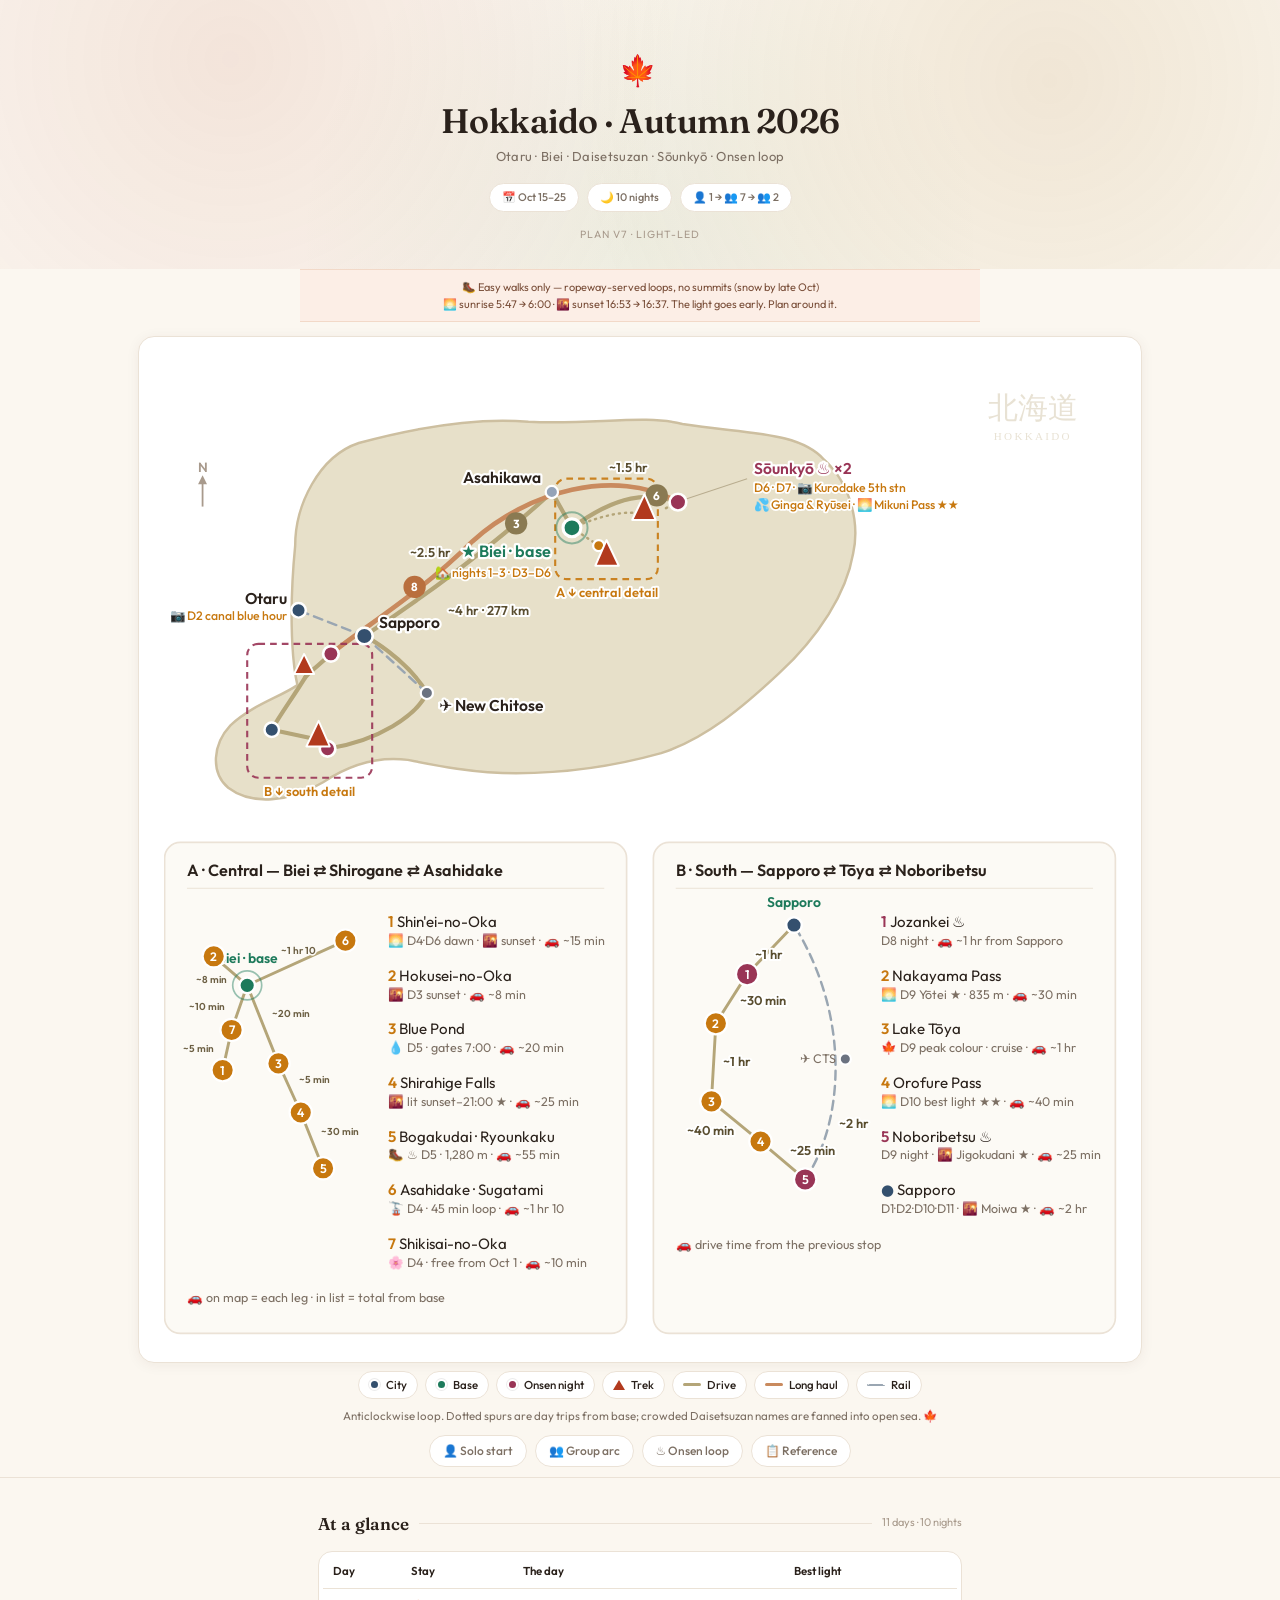
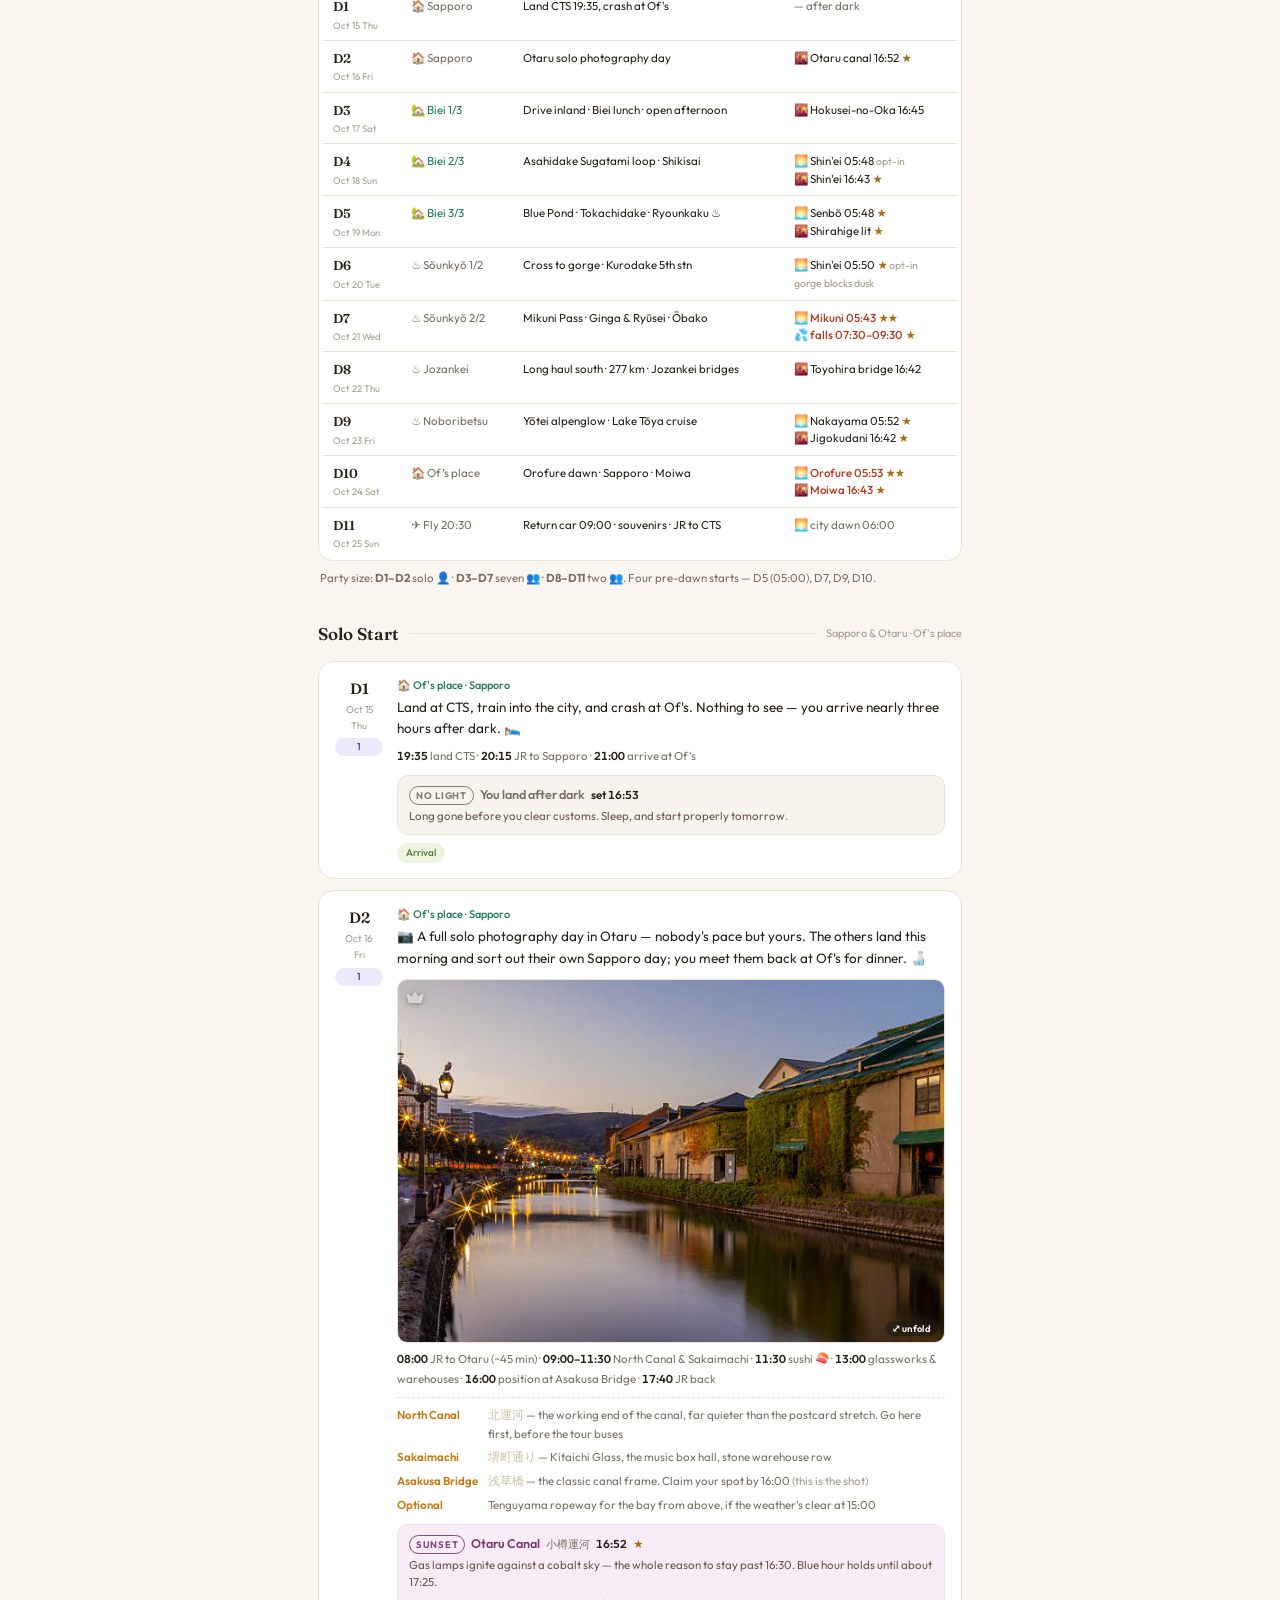
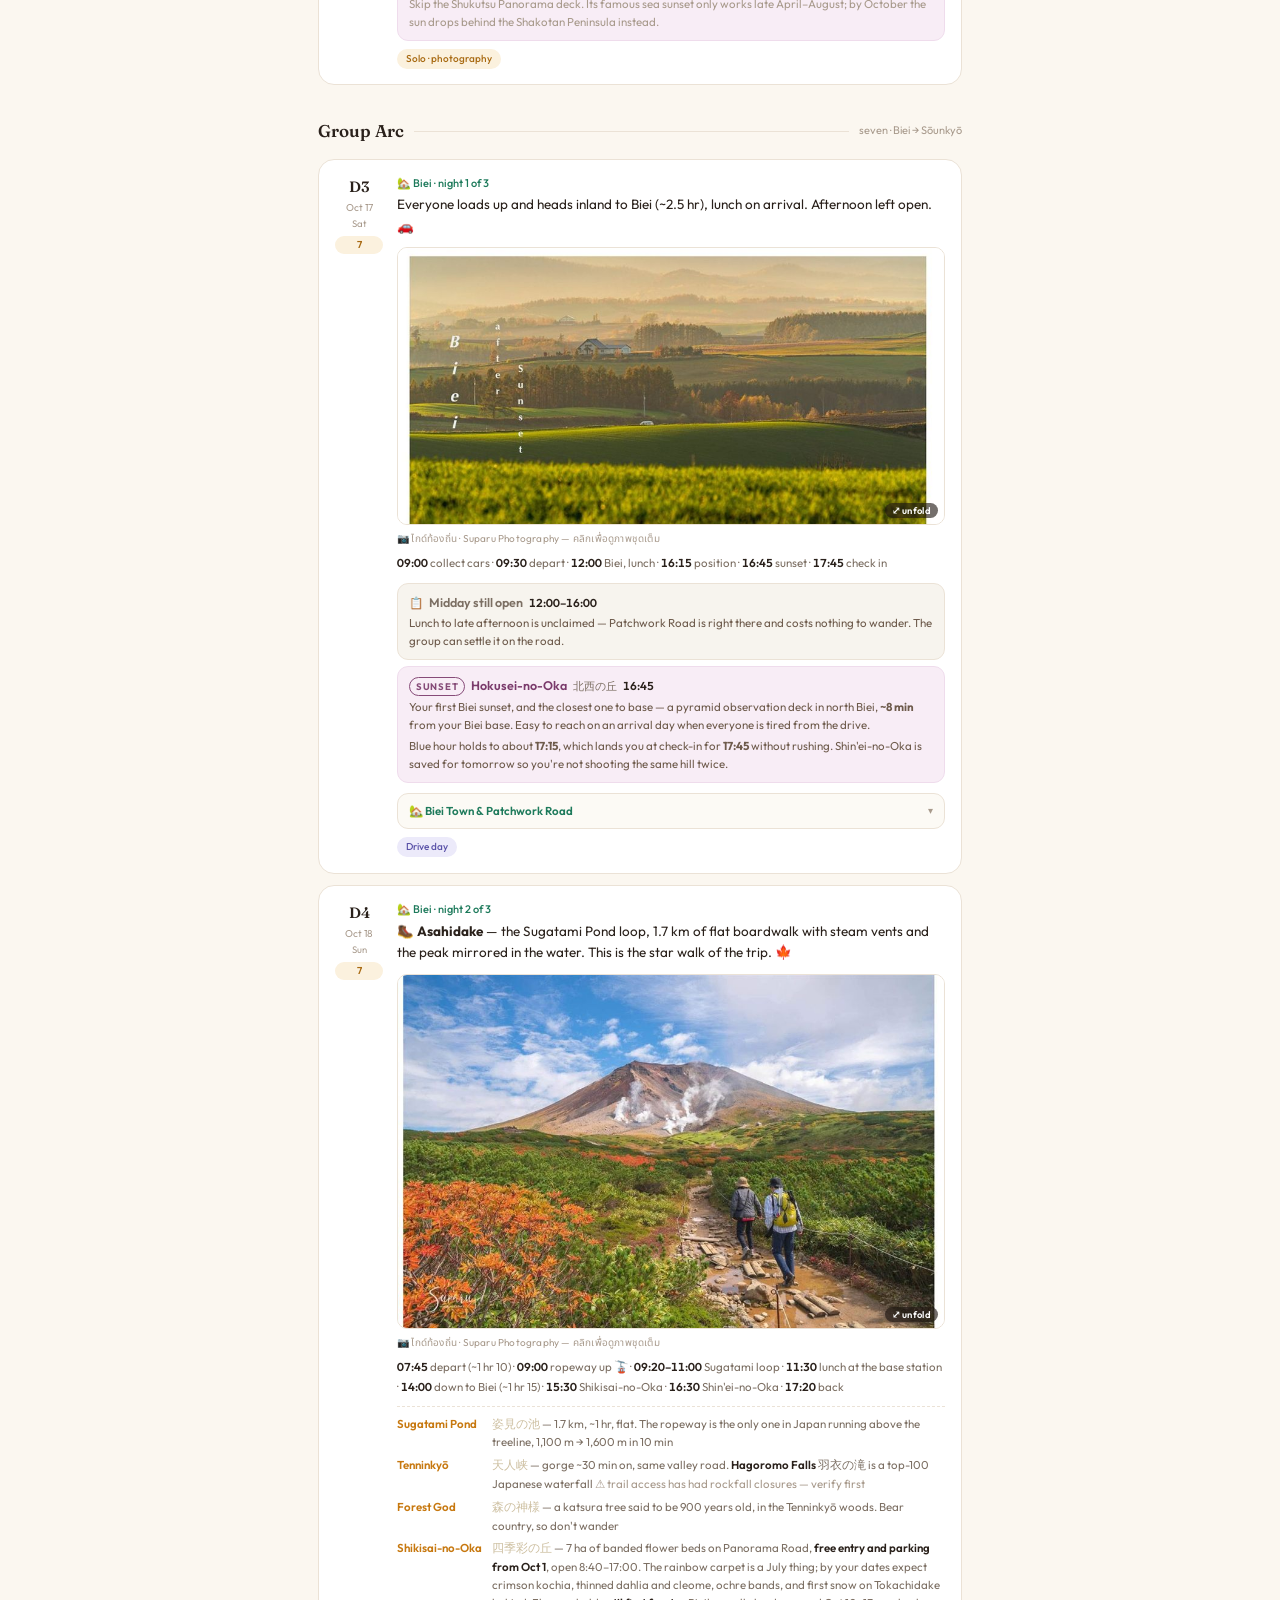
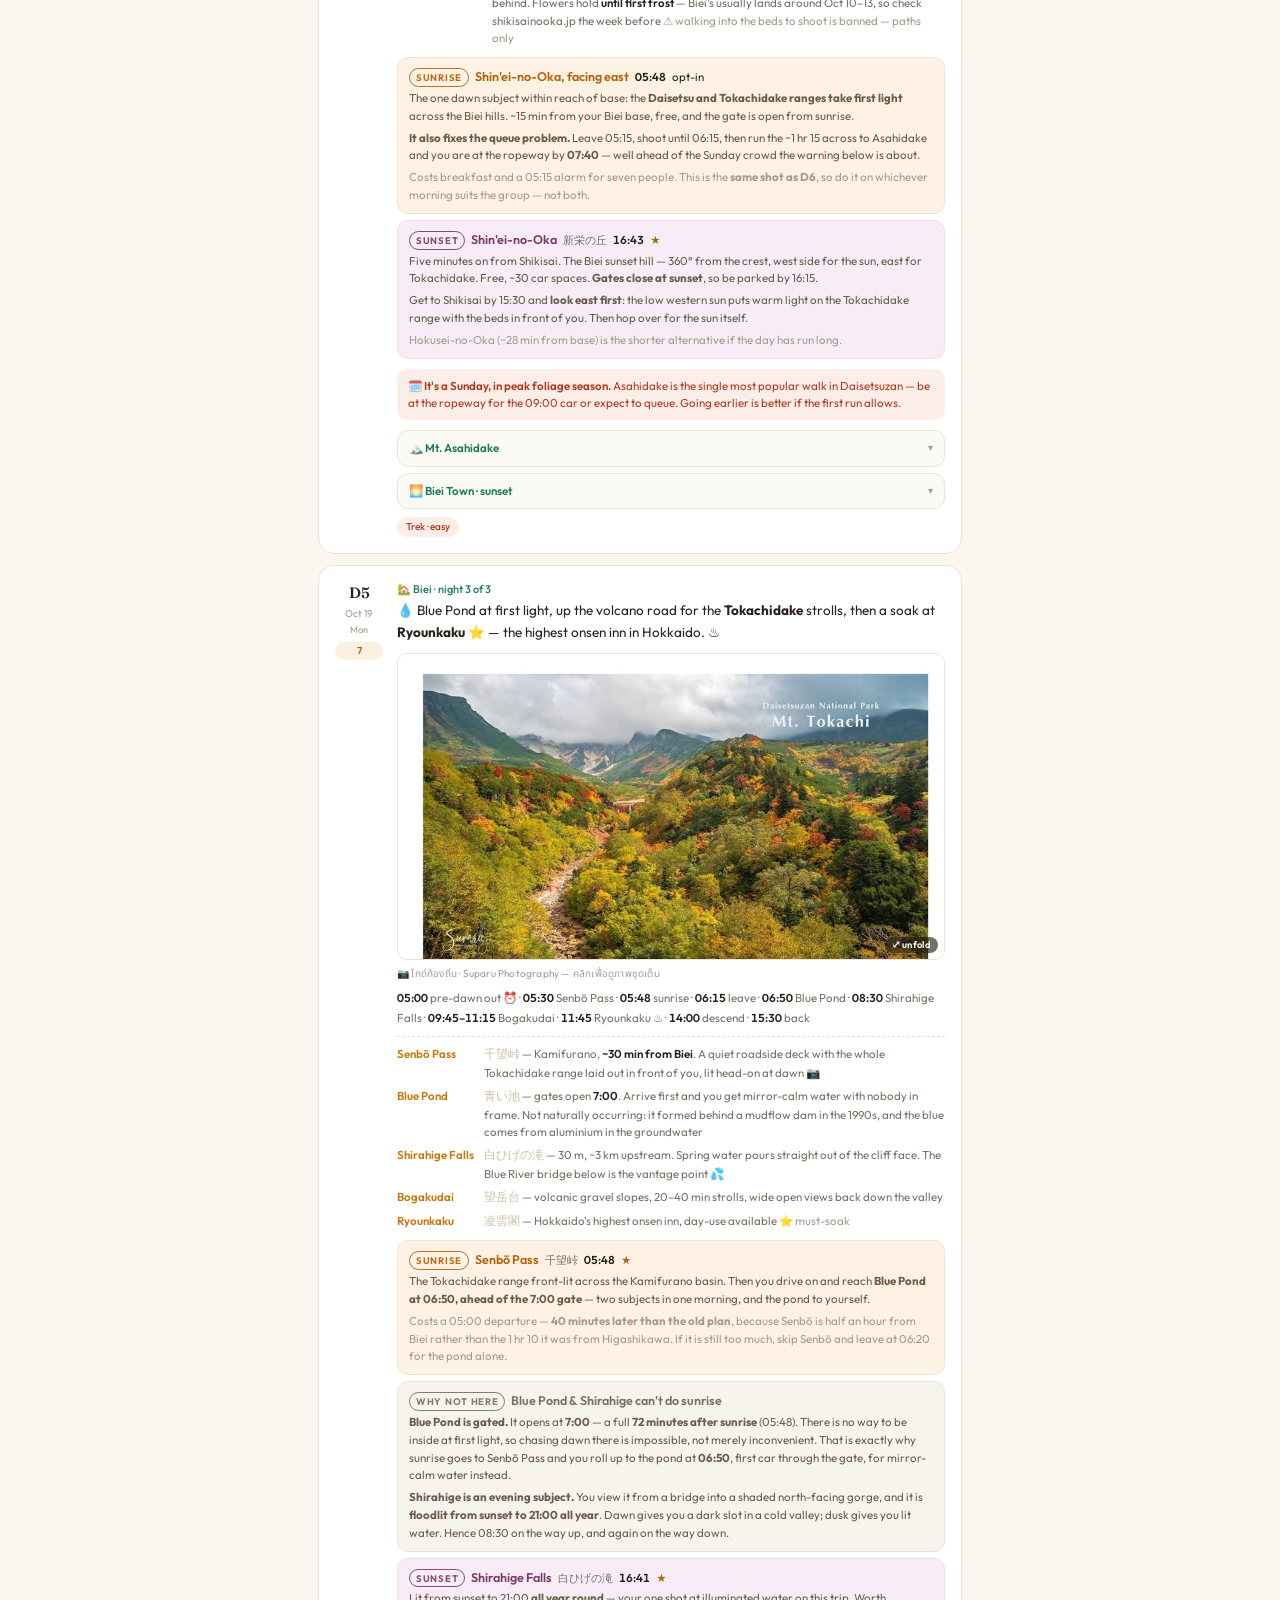
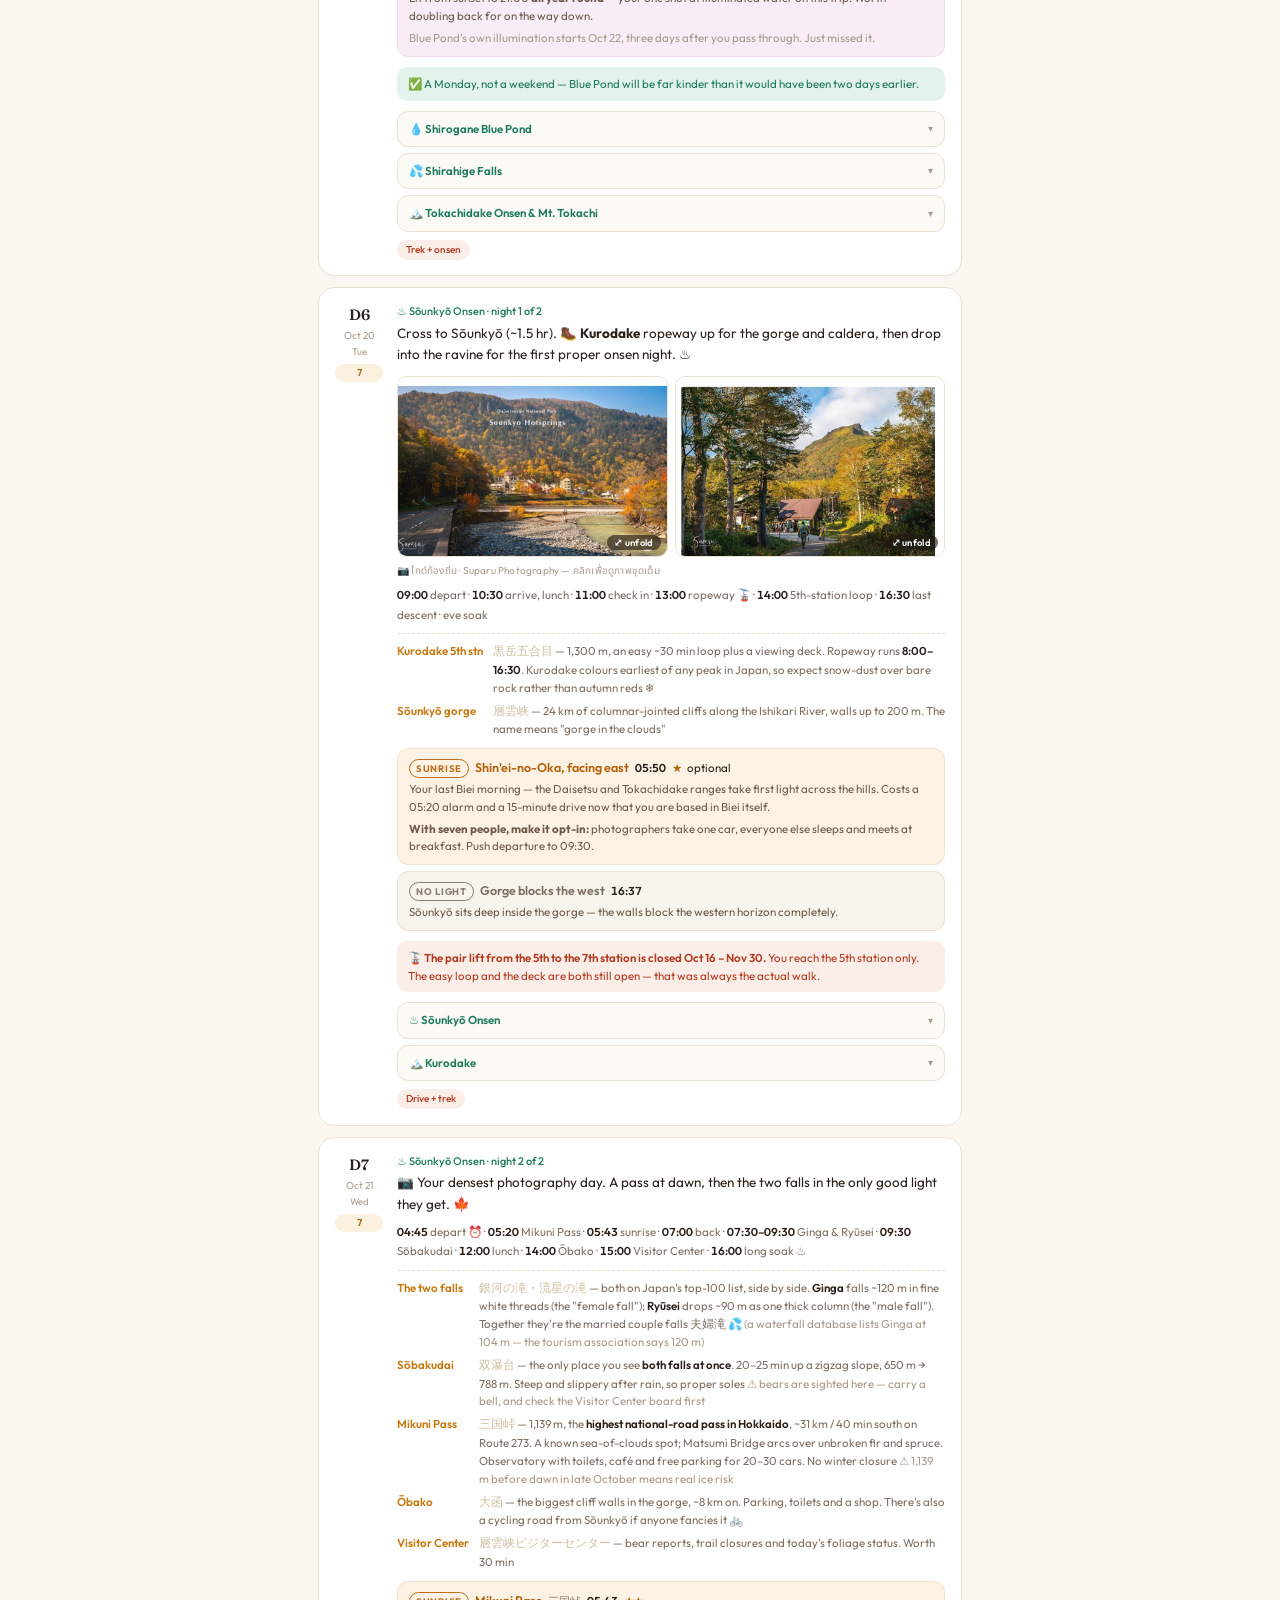
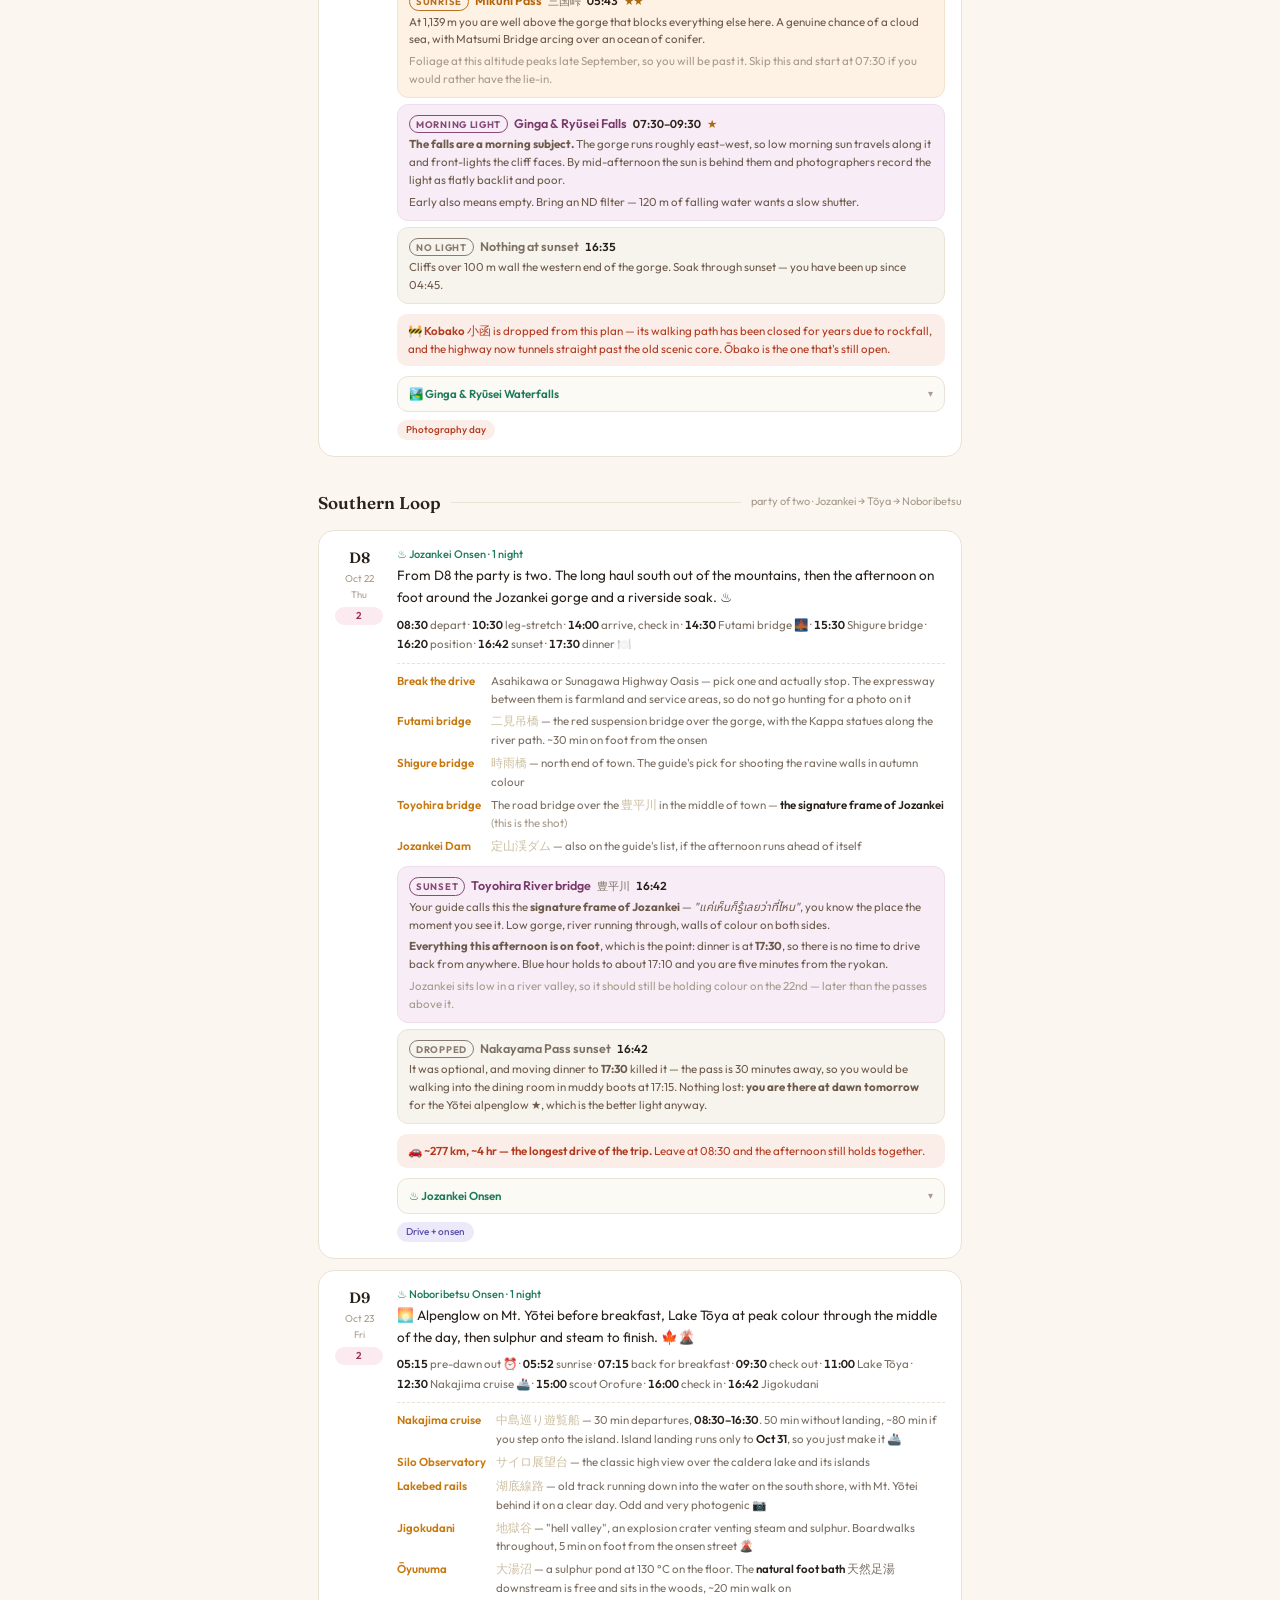
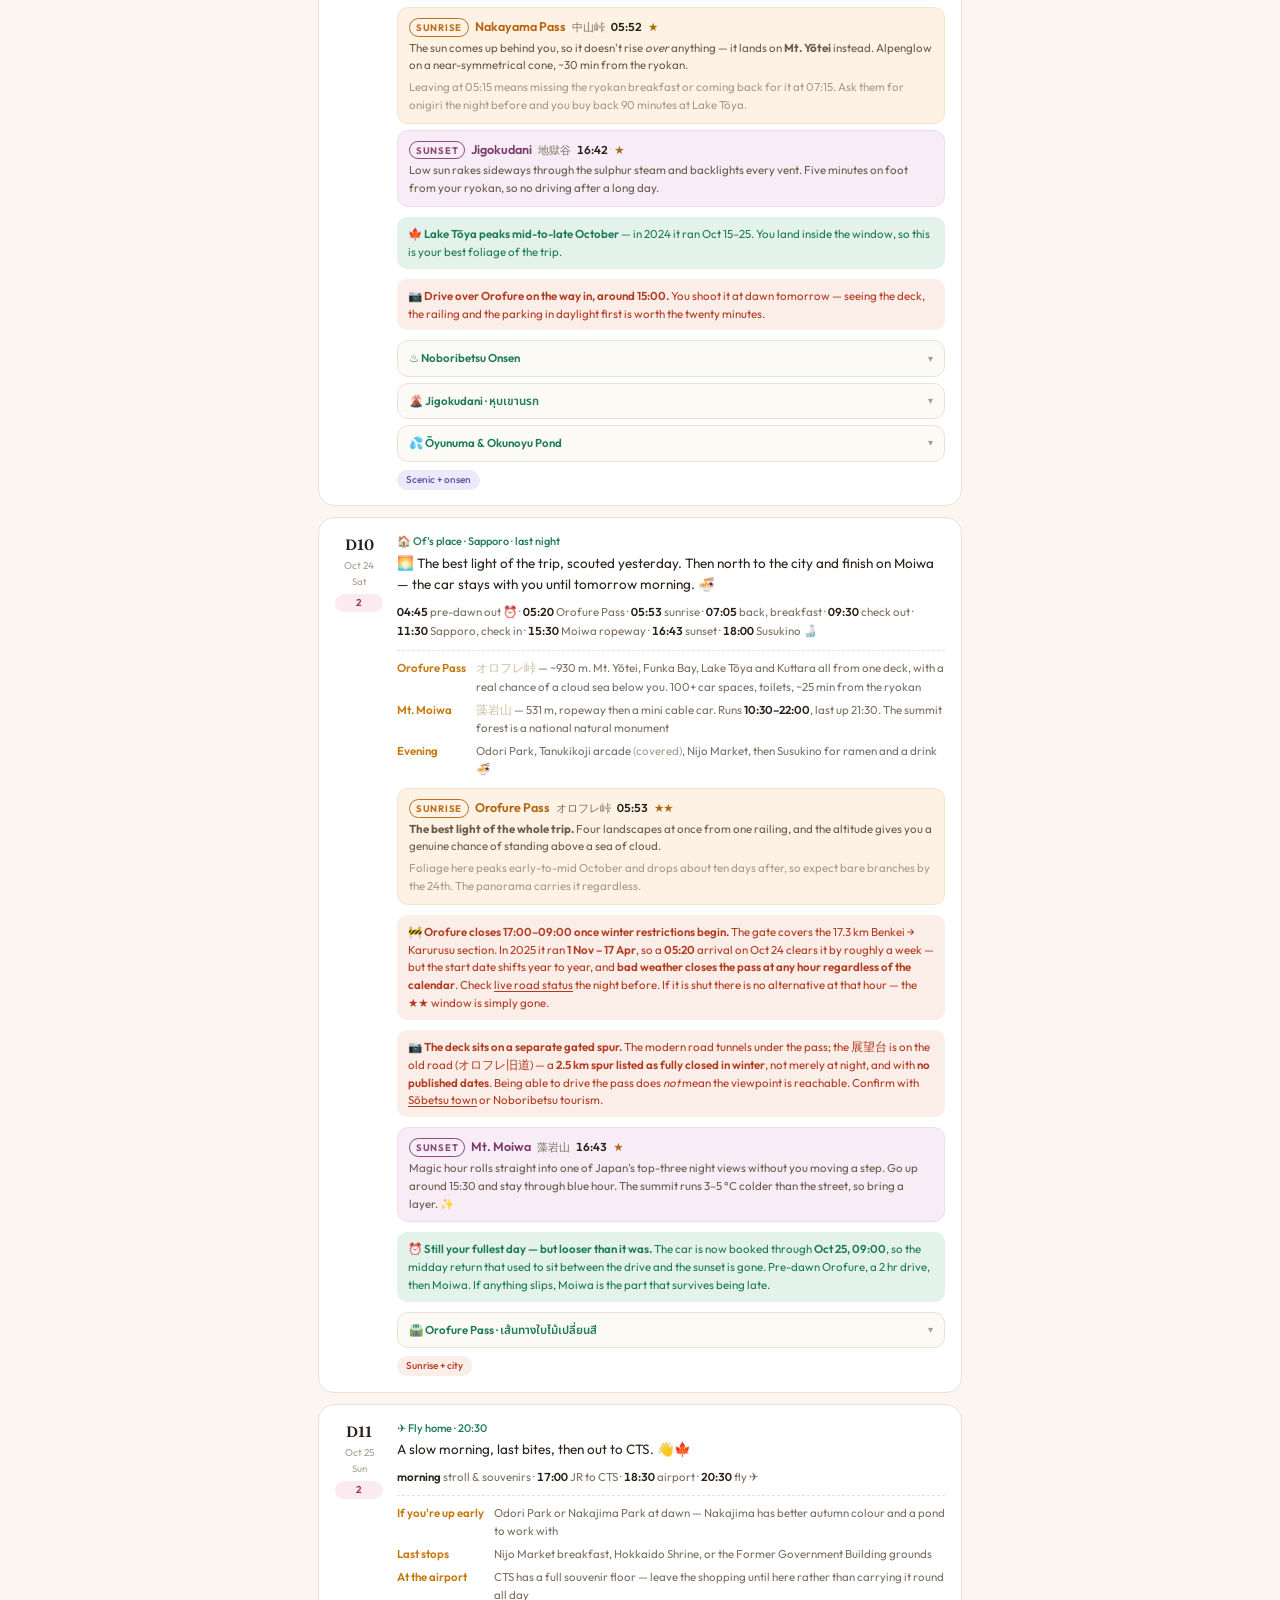
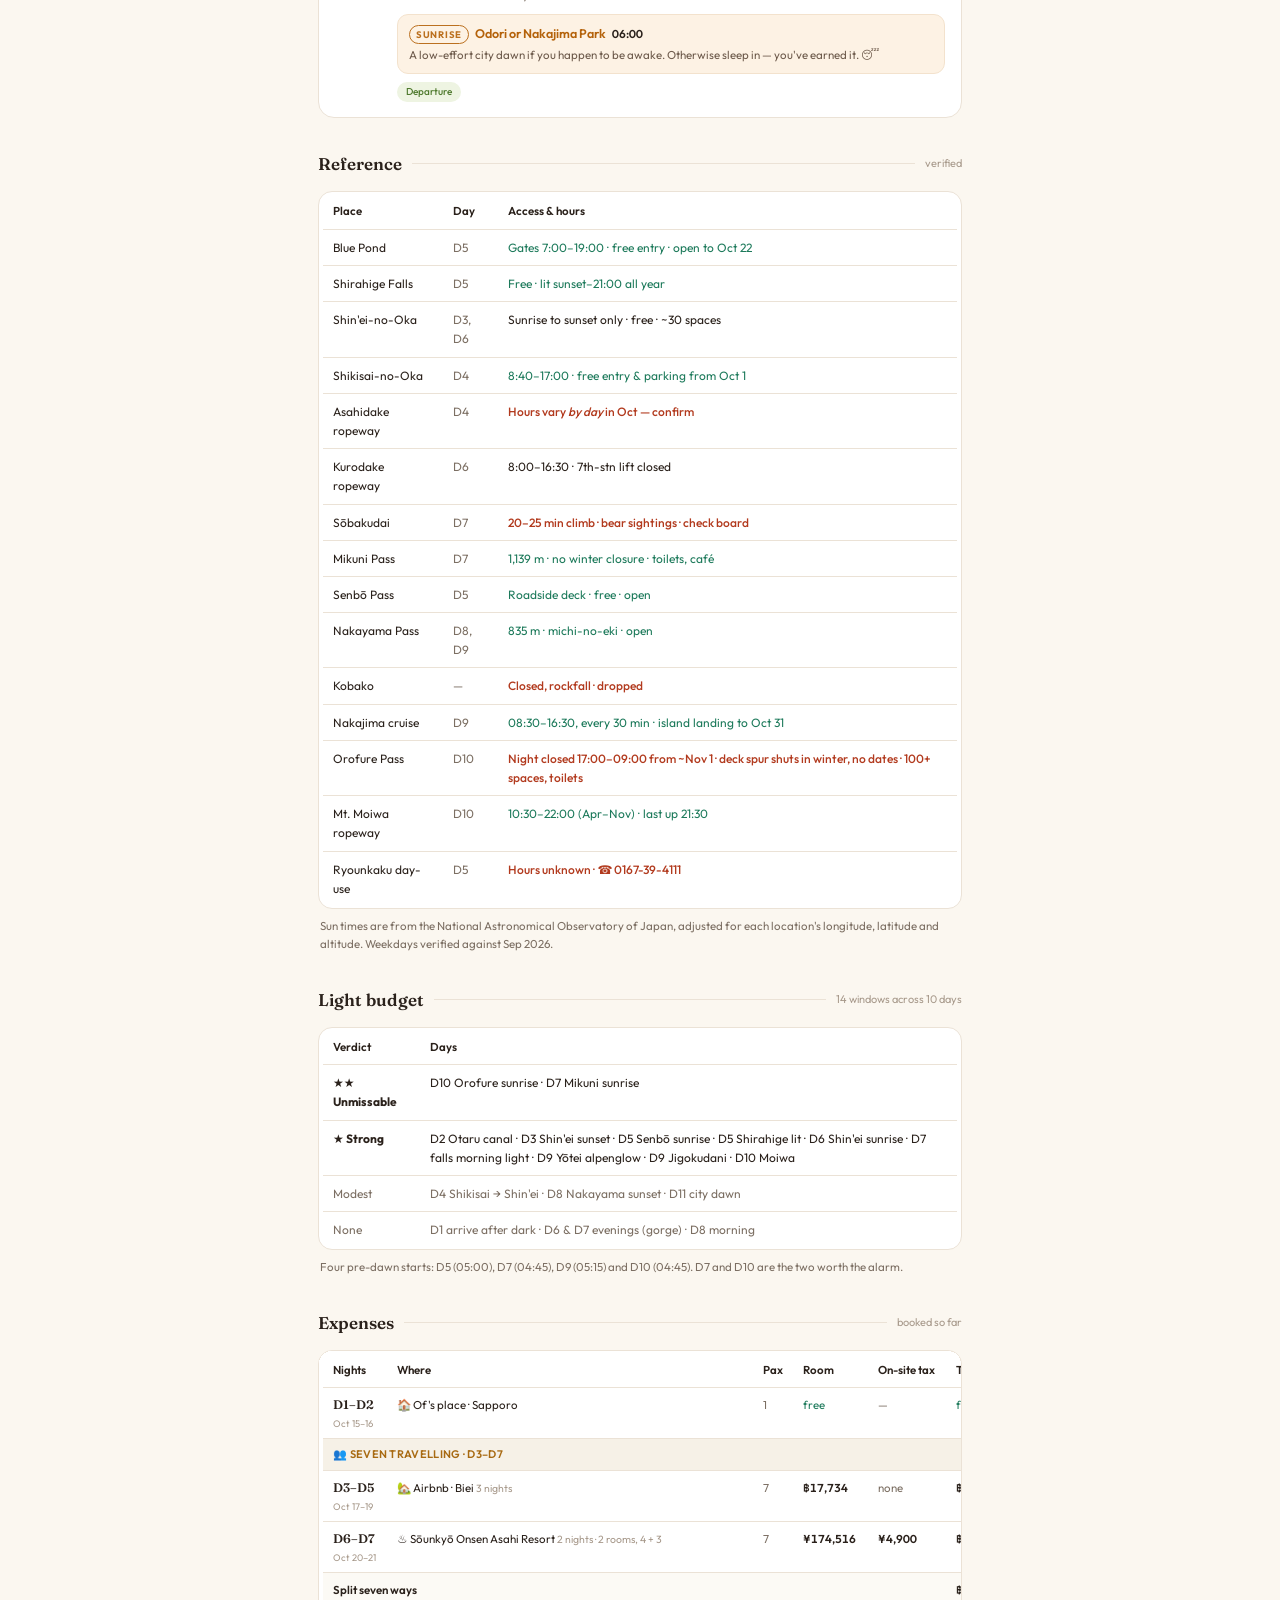
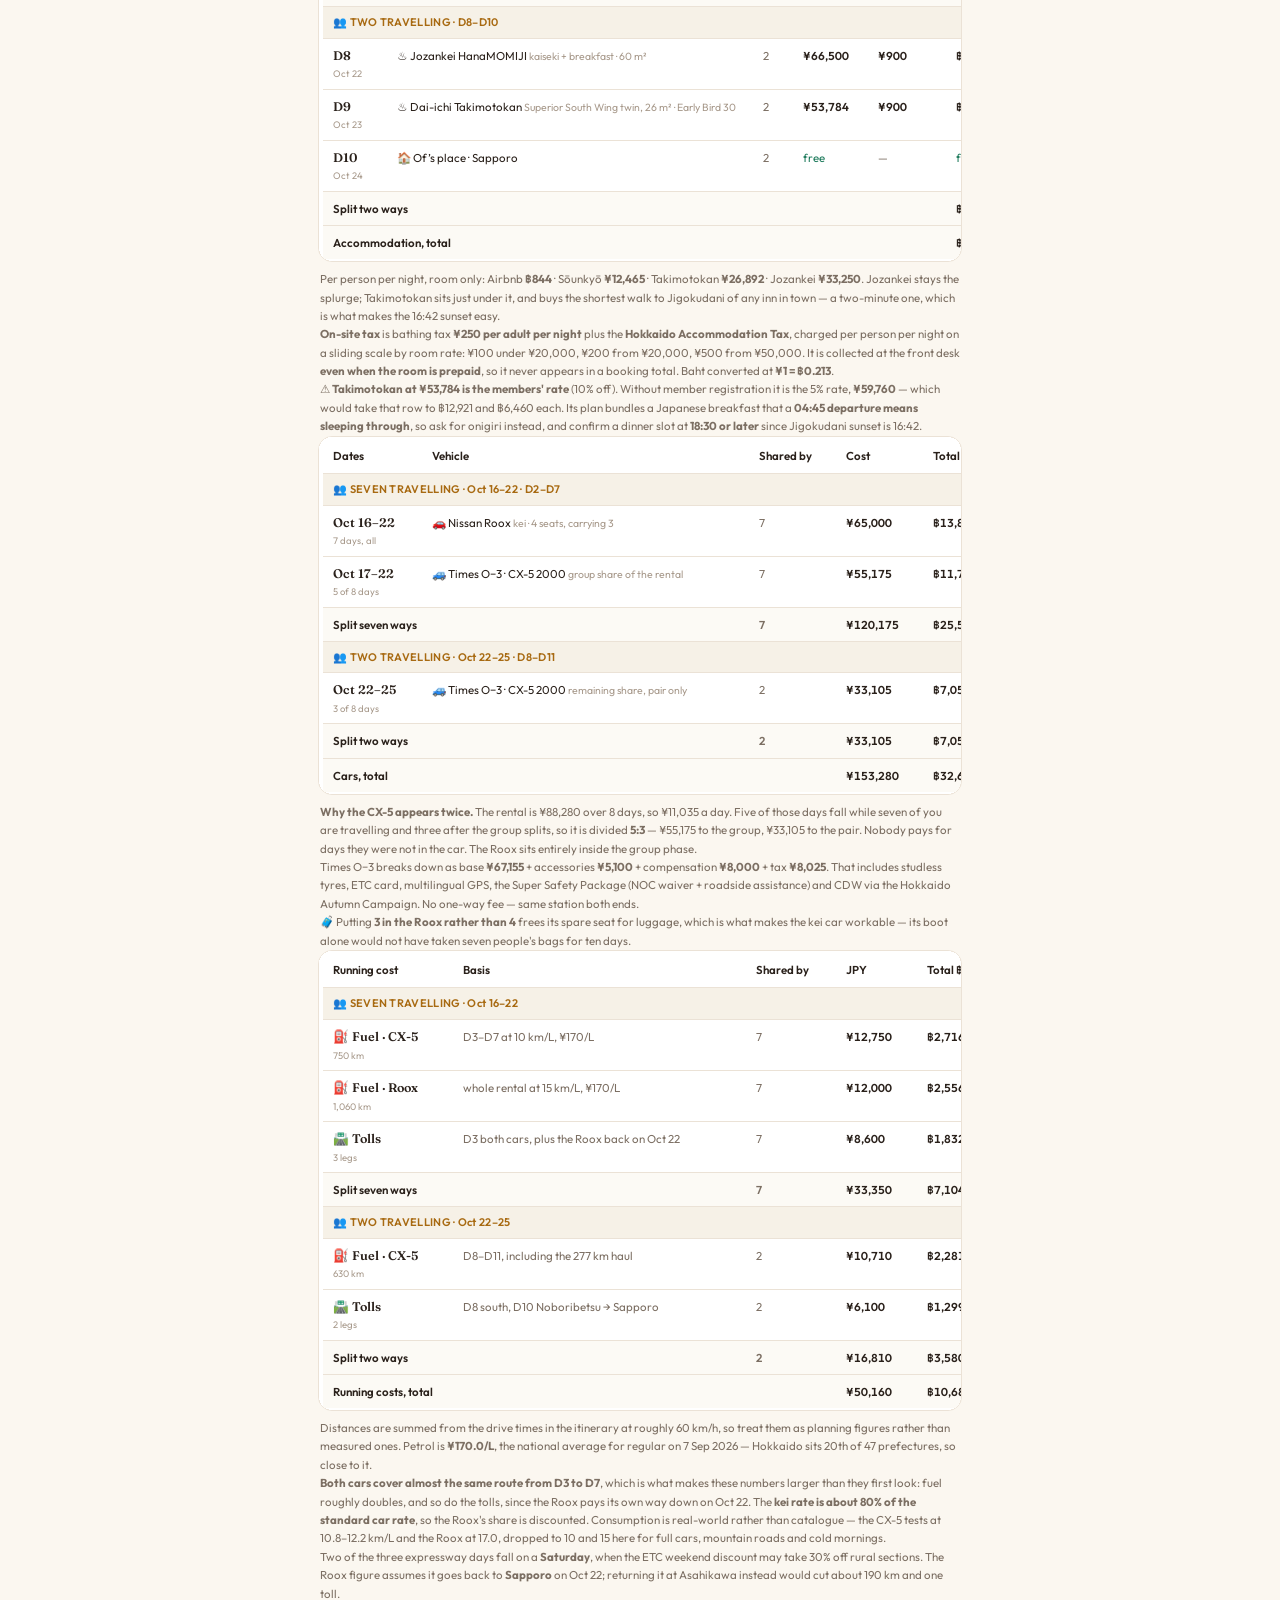
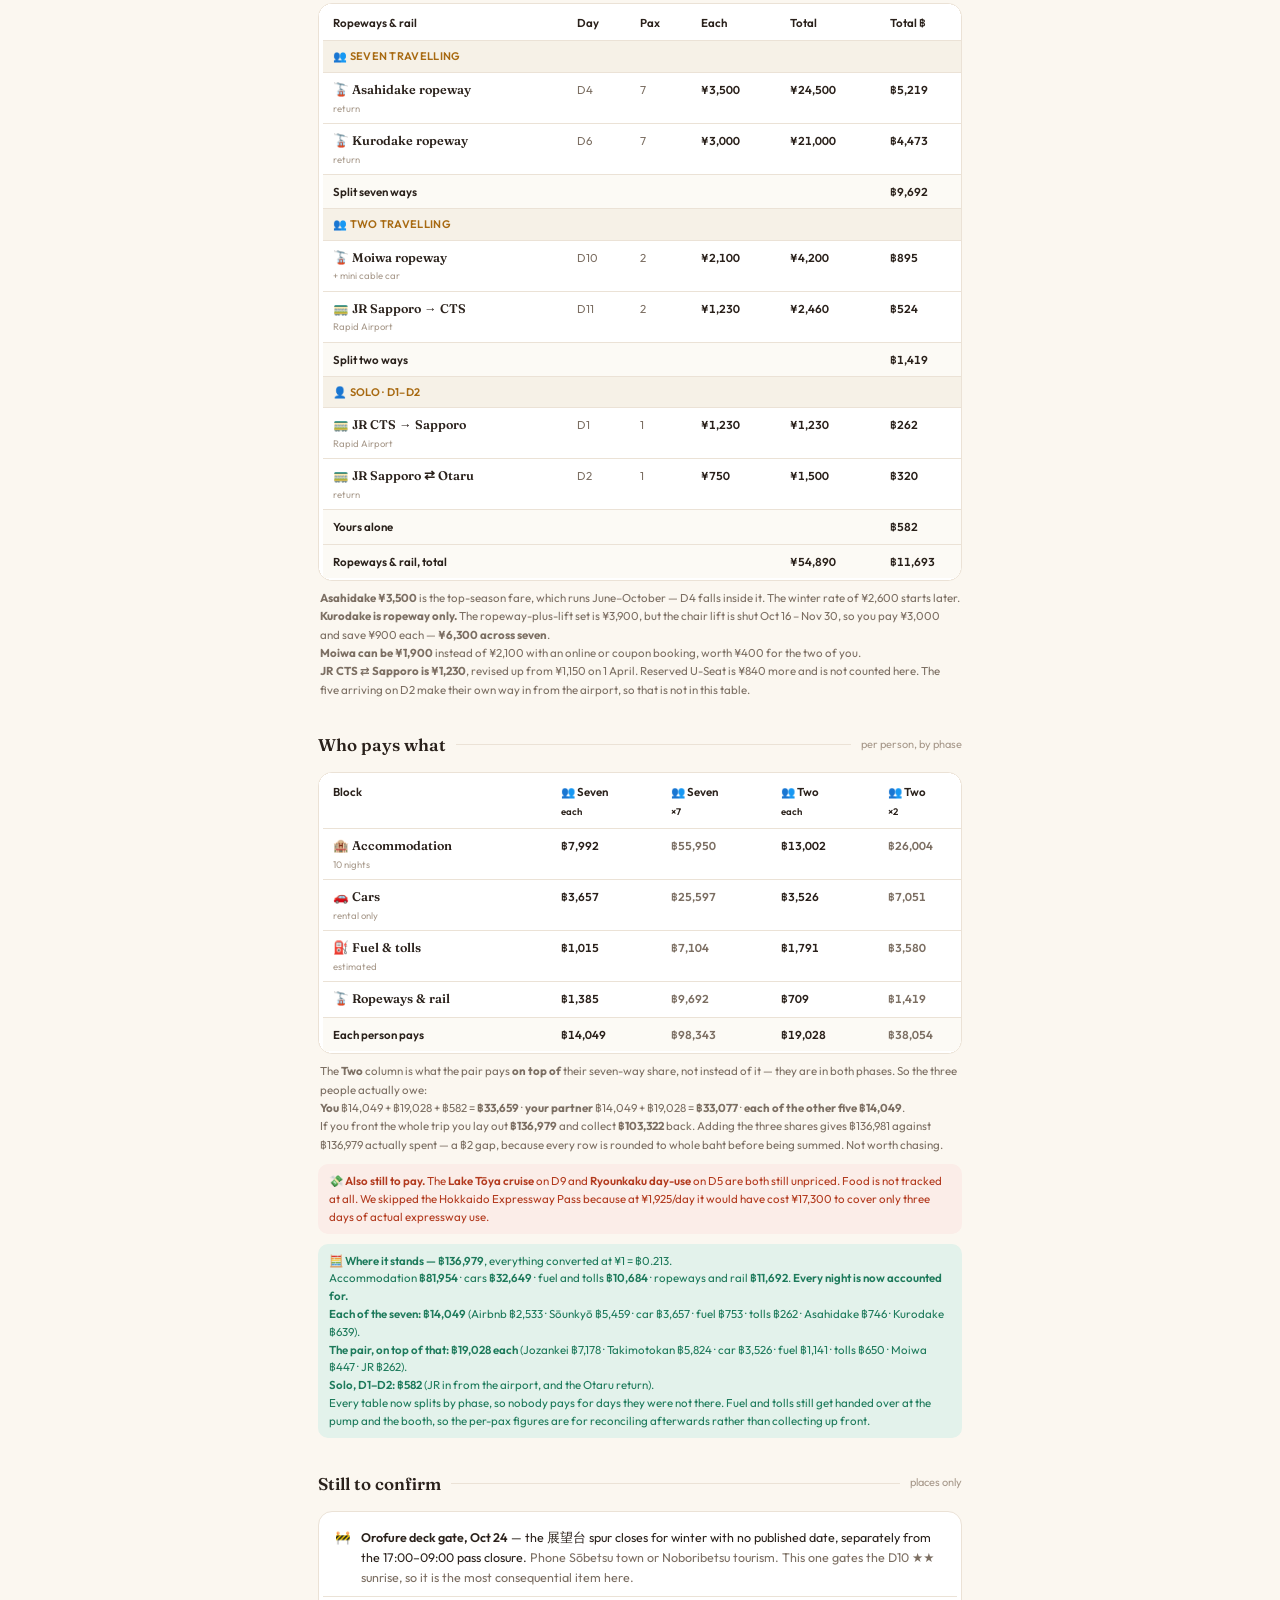
==== commit 75335abf: "Per-pax totals on every expense table, plus a who-pays-what summary A single per-pax total was meani" ====
--- a/index.html
+++ b/index.html
@@ -849,11 +849,15 @@
       <thead><tr><th>Nights</th><th>Where</th><th>Pax</th><th>Room</th><th>On-site&nbsp;tax</th><th>Total&nbsp;฿</th><th>Per&nbsp;pax&nbsp;฿</th></tr></thead>
       <tbody>
         <tr><td><b>D1–D2</b><s>Oct 15–16</s></td><td>🏠 Of's place · Sapporo</td><td class="m">1</td><td class="g">free</td><td class="m">—</td><td class="g">free</td><td class="g">free</td></tr>
+        <tr class="ph"><td colspan="7">👥 SEVEN TRAVELLING · D3–D7</td></tr>
         <tr><td><b>D3–D5</b><s>Oct 17–19</s></td><td>🏡 Airbnb · Biei <span class="z">3 nights</span></td><td class="m">7</td><td><span class="amt">฿17,734</span></td><td class="m">none</td><td><span class="amt">฿17,734</span></td><td><span class="amt">฿2,533</span></td></tr>
         <tr><td><b>D6–D7</b><s>Oct 20–21</s></td><td>♨️ Sōunkyō Onsen Asahi Resort <span class="z">2 nights · 2 rooms, 4 + 3</span></td><td class="m">7</td><td><span class="amt">¥174,516</span></td><td><span class="amt">¥4,900</span></td><td><span class="amt">฿38,216</span></td><td><span class="amt">฿5,459</span></td></tr>
+        <tr class="tot"><td colspan="4">Split seven ways</td><td class="m"></td><td><span class="amt">฿55,950</span></td><td><span class="amt">฿7,992</span></td></tr>
+        <tr class="ph"><td colspan="7">👥 TWO TRAVELLING · D8–D10</td></tr>
         <tr><td><b>D8</b><s>Oct 22</s></td><td>♨️ Jozankei HanaMOMIJI <span class="z">kaiseki + breakfast · 60 m²</span></td><td class="m">2</td><td><span class="amt">¥66,500</span></td><td><span class="amt">¥900</span></td><td><span class="amt">฿14,356</span></td><td><span class="amt">฿7,178</span></td></tr>
         <tr><td><b>D9</b><s>Oct 23</s></td><td>♨️ Dai-ichi Takimotokan <span class="z">Superior South Wing twin, 26 m² · Early Bird 30</span></td><td class="m">2</td><td><span class="amt">¥53,784</span></td><td><span class="amt">¥900</span></td><td><span class="amt">฿11,648</span></td><td><span class="amt">฿5,824</span></td></tr>
         <tr><td><b>D10</b><s>Oct 24</s></td><td>🏠 Of’s place · Sapporo</td><td class="m">2</td><td class="g">free</td><td class="m">—</td><td class="g">free</td><td class="g">free</td></tr>
+        <tr class="tot"><td colspan="4">Split two ways</td><td class="m"></td><td><span class="amt">฿26,004</span></td><td><span class="amt">฿13,002</span></td></tr>
         <tr class="tot"><td colspan="5">Accommodation, total</td><td><span class="amt">฿81,954</span></td><td class="m">—</td></tr>
       </tbody>
     </table>
@@ -873,7 +877,7 @@
         <tr class="ph"><td colspan="6">👥 TWO TRAVELLING · Oct 22–25 · D8–D11</td></tr>
         <tr><td><b>Oct 22–25</b><s>3 of 8 days</s></td><td>🚙 Times O−3 · CX-5 2000 <span class="z">remaining share, pair only</span></td><td class="m">2</td><td><span class="amt">¥33,105</span></td><td><span class="amt">฿7,051</span></td><td><span class="amt">฿3,526</span></td></tr>
         <tr class="tot"><td colspan="2">Split two ways</td><td class="m">2</td><td><span class="amt">¥33,105</span></td><td><span class="amt">฿7,051</span></td><td><span class="amt">฿3,526</span></td></tr>
-        <tr class="tot"><td colspan="3">Cars, total</td><td><span class="amt">¥153,280</span></td><td><span class="amt">฿32,649</span></td><td class="m">—</td></tr>
+        <tr class="tot"><td colspan="3">Cars, total</td><td><span class="amt">¥153,280</span></td><td><span class="amt">฿32,648</span></td><td class="m">—</td></tr>
       </tbody>
     </table>
   </div>
@@ -905,13 +909,19 @@
     <table class="ref cost">
       <thead><tr><th>Ropeways &amp; rail</th><th>Day</th><th>Pax</th><th>Each</th><th>Total</th><th>Total&nbsp;฿</th><th>Per&nbsp;pax&nbsp;฿</th></tr></thead>
       <tbody>
+        <tr class="ph"><td colspan="7">👥 SEVEN TRAVELLING</td></tr>
         <tr><td><b>🚡 Asahidake ropeway</b><s>return</s></td><td class="m">D4</td><td class="m">7</td><td><span class="amt">¥3,500</span></td><td><span class="amt">¥24,500</span></td><td><span class="amt">฿5,219</span></td><td><span class="amt">฿746</span></td></tr>
         <tr><td><b>🚡 Kurodake ropeway</b><s>return</s></td><td class="m">D6</td><td class="m">7</td><td><span class="amt">¥3,000</span></td><td><span class="amt">¥21,000</span></td><td><span class="amt">฿4,473</span></td><td><span class="amt">฿639</span></td></tr>
+        <tr class="tot"><td colspan="4">Split seven ways</td><td class="m"></td><td><span class="amt">฿9,692</span></td><td><span class="amt">฿1,385</span></td></tr>
+        <tr class="ph"><td colspan="7">👥 TWO TRAVELLING</td></tr>
         <tr><td><b>🚡 Moiwa ropeway</b><s>+ mini cable car</s></td><td class="m">D10</td><td class="m">2</td><td><span class="amt">¥2,100</span></td><td><span class="amt">¥4,200</span></td><td><span class="amt">฿895</span></td><td><span class="amt">฿447</span></td></tr>
+        <tr><td><b>🚃 JR Sapporo → CTS</b><s>Rapid Airport</s></td><td class="m">D11</td><td class="m">2</td><td><span class="amt">¥1,230</span></td><td><span class="amt">¥2,460</span></td><td><span class="amt">฿524</span></td><td><span class="amt">฿262</span></td></tr>
+        <tr class="tot"><td colspan="4">Split two ways</td><td class="m"></td><td><span class="amt">฿1,419</span></td><td><span class="amt">฿709</span></td></tr>
+        <tr class="ph"><td colspan="7">👤 SOLO · D1–D2</td></tr>
         <tr><td><b>🚃 JR CTS → Sapporo</b><s>Rapid Airport</s></td><td class="m">D1</td><td class="m">1</td><td><span class="amt">¥1,230</span></td><td><span class="amt">¥1,230</span></td><td><span class="amt">฿262</span></td><td><span class="amt">฿262</span></td></tr>
         <tr><td><b>🚃 JR Sapporo ⇄ Otaru</b><s>return</s></td><td class="m">D2</td><td class="m">1</td><td><span class="amt">¥750</span></td><td><span class="amt">¥1,500</span></td><td><span class="amt">฿320</span></td><td><span class="amt">฿320</span></td></tr>
-        <tr><td><b>🚃 JR Sapporo → CTS</b><s>Rapid Airport</s></td><td class="m">D11</td><td class="m">2</td><td><span class="amt">¥1,230</span></td><td><span class="amt">¥2,460</span></td><td><span class="amt">฿524</span></td><td><span class="amt">฿262</span></td></tr>
-        <tr class="tot"><td colspan="4">Ropeways &amp; rail, total</td><td><span class="amt">¥54,890</span></td><td><span class="amt">฿11,692</span></td><td class="m">—</td></tr>
+        <tr class="tot"><td colspan="4">Yours alone</td><td class="m"></td><td><span class="amt">฿582</span></td><td><span class="amt">฿582</span></td></tr>
+        <tr class="tot"><td colspan="4">Ropeways &amp; rail, total</td><td><span class="amt">¥54,890</span></td><td><span class="amt">฿11,693</span></td><td class="m">—</td></tr>
       </tbody>
     </table>
   </div>
@@ -919,6 +929,23 @@
     <b>Kurodake is ropeway only.</b> The ropeway-plus-lift set is ¥3,900, but the chair lift is shut Oct 16 – Nov 30, so you pay ¥3,000 and save ¥900 each — <b>¥6,300 across seven</b>.<br>
     <b>Moiwa can be ¥1,900</b> instead of ¥2,100 with an online or coupon booking, worth ¥400 for the two of you.<br>
     <b>JR CTS ⇄ Sapporo is ¥1,230</b>, revised up from ¥1,150 on 1 April. Reserved U-Seat is ¥840 more and is not counted here. The five arriving on D2 make their own way in from the airport, so that is not in this table.</p>
+
+  <div class="seclabel"><span>Who pays what</span><div class="ln"></div><small>per person, by phase</small></div>
+  <div class="tscroll">
+    <table class="ref cost">
+      <thead><tr><th>Block</th><th>👥 Seven<br><small>each</small></th><th>👥 Seven<br><small>×7</small></th><th>👥 Two<br><small>each</small></th><th>👥 Two<br><small>×2</small></th><th>👤 Solo</th></tr></thead>
+      <tbody>
+        <tr><td><b>🏨 Accommodation</b><s>10 nights</s></td><td><span class="amt">฿7,992</span></td><td class="m"><span class="amt">฿55,950</span></td><td><span class="amt">฿13,002</span></td><td class="m"><span class="amt">฿26,004</span></td><td class="m">—</td></tr>
+        <tr><td><b>🚗 Cars</b><s>rental only</s></td><td><span class="amt">฿3,657</span></td><td class="m"><span class="amt">฿25,597</span></td><td><span class="amt">฿3,526</span></td><td class="m"><span class="amt">฿7,051</span></td><td class="m">—</td></tr>
+        <tr><td><b>⛽ Fuel &amp; tolls</b><s>estimated</s></td><td><span class="amt">฿1,015</span></td><td class="m"><span class="amt">฿7,104</span></td><td><span class="amt">฿1,791</span></td><td class="m"><span class="amt">฿3,580</span></td><td class="m">—</td></tr>
+        <tr><td><b>🚡 Ropeways &amp; rail</b></td><td><span class="amt">฿1,385</span></td><td class="m"><span class="amt">฿9,692</span></td><td><span class="amt">฿709</span></td><td class="m"><span class="amt">฿1,419</span></td><td><span class="amt">฿582</span></td></tr>
+        <tr class="tot"><td>Each person pays</td><td><span class="amt">฿14,049</span></td><td class="m"><span class="amt">฿98,343</span></td><td><span class="amt">฿19,028</span></td><td class="m"><span class="amt">฿38,054</span></td><td><span class="amt">฿582</span></td></tr>
+      </tbody>
+    </table>
+  </div>
+  <p class="tnote">The <b>Two</b> column is what the pair pays <b>on top of</b> their seven-way share, not instead of it — they are in both phases. So the three people actually owe:<br>
+    <b>You</b> ฿14,049 + ฿19,028 + ฿582 = <b>฿33,659</b> · <b>your partner</b> ฿14,049 + ฿19,028 = <b>฿33,077</b> · <b>each of the other five</b> <b>฿14,049</b>.<br>
+    If you front the whole trip you lay out <b>฿136,979</b> and collect <b>฿103,322</b> back. Adding the three shares gives ฿136,981 against ฿136,979 actually spent — a ฿2 gap, because every row is rounded to whole baht before being summed. Not worth chasing.</p>
 
   <div class="warn">💸 <b>Also still to pay.</b> The <b>Lake Tōya cruise</b> on D9 and <b>Ryounkaku day-use</b> on D5 are both still unpriced. Food is not tracked at all. We skipped the Hokkaido Expressway Pass because at ¥1,925/day it would have cost ¥17,300 to cover only three days of actual expressway use.</div>
 
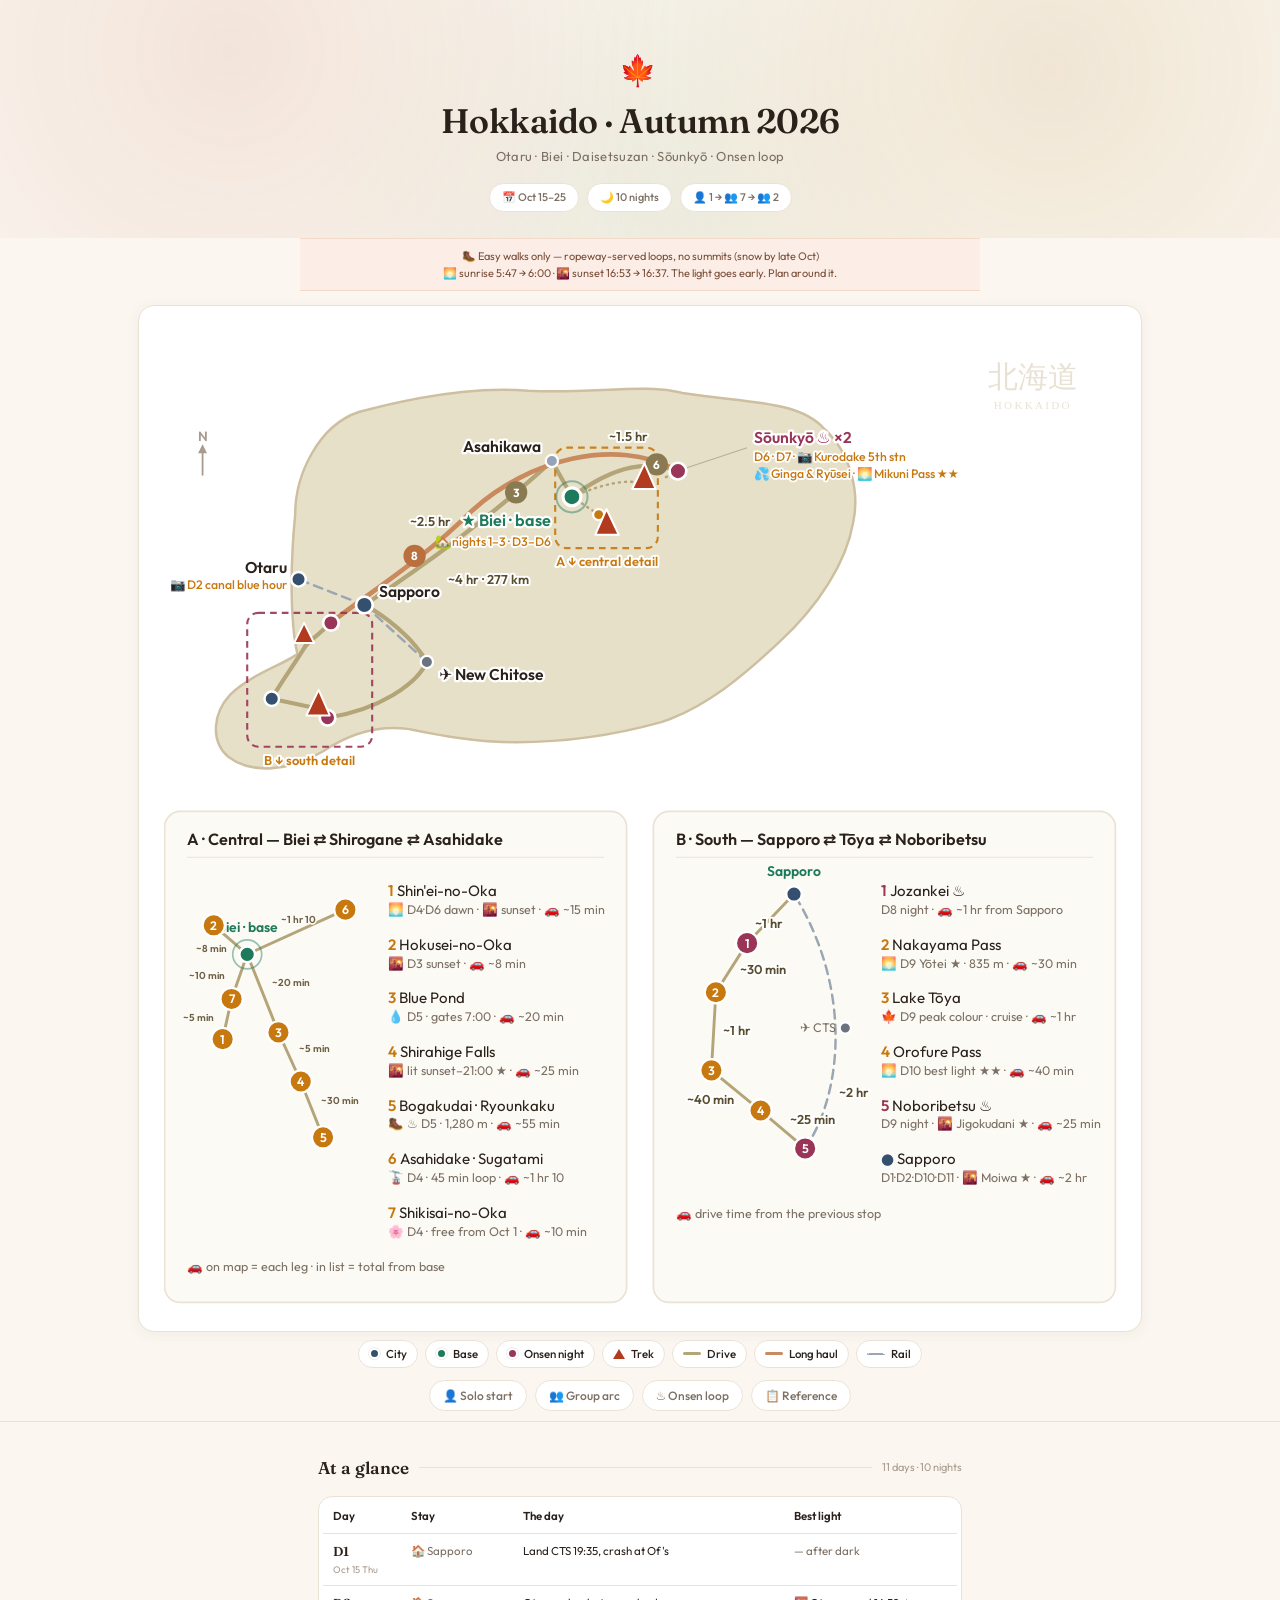
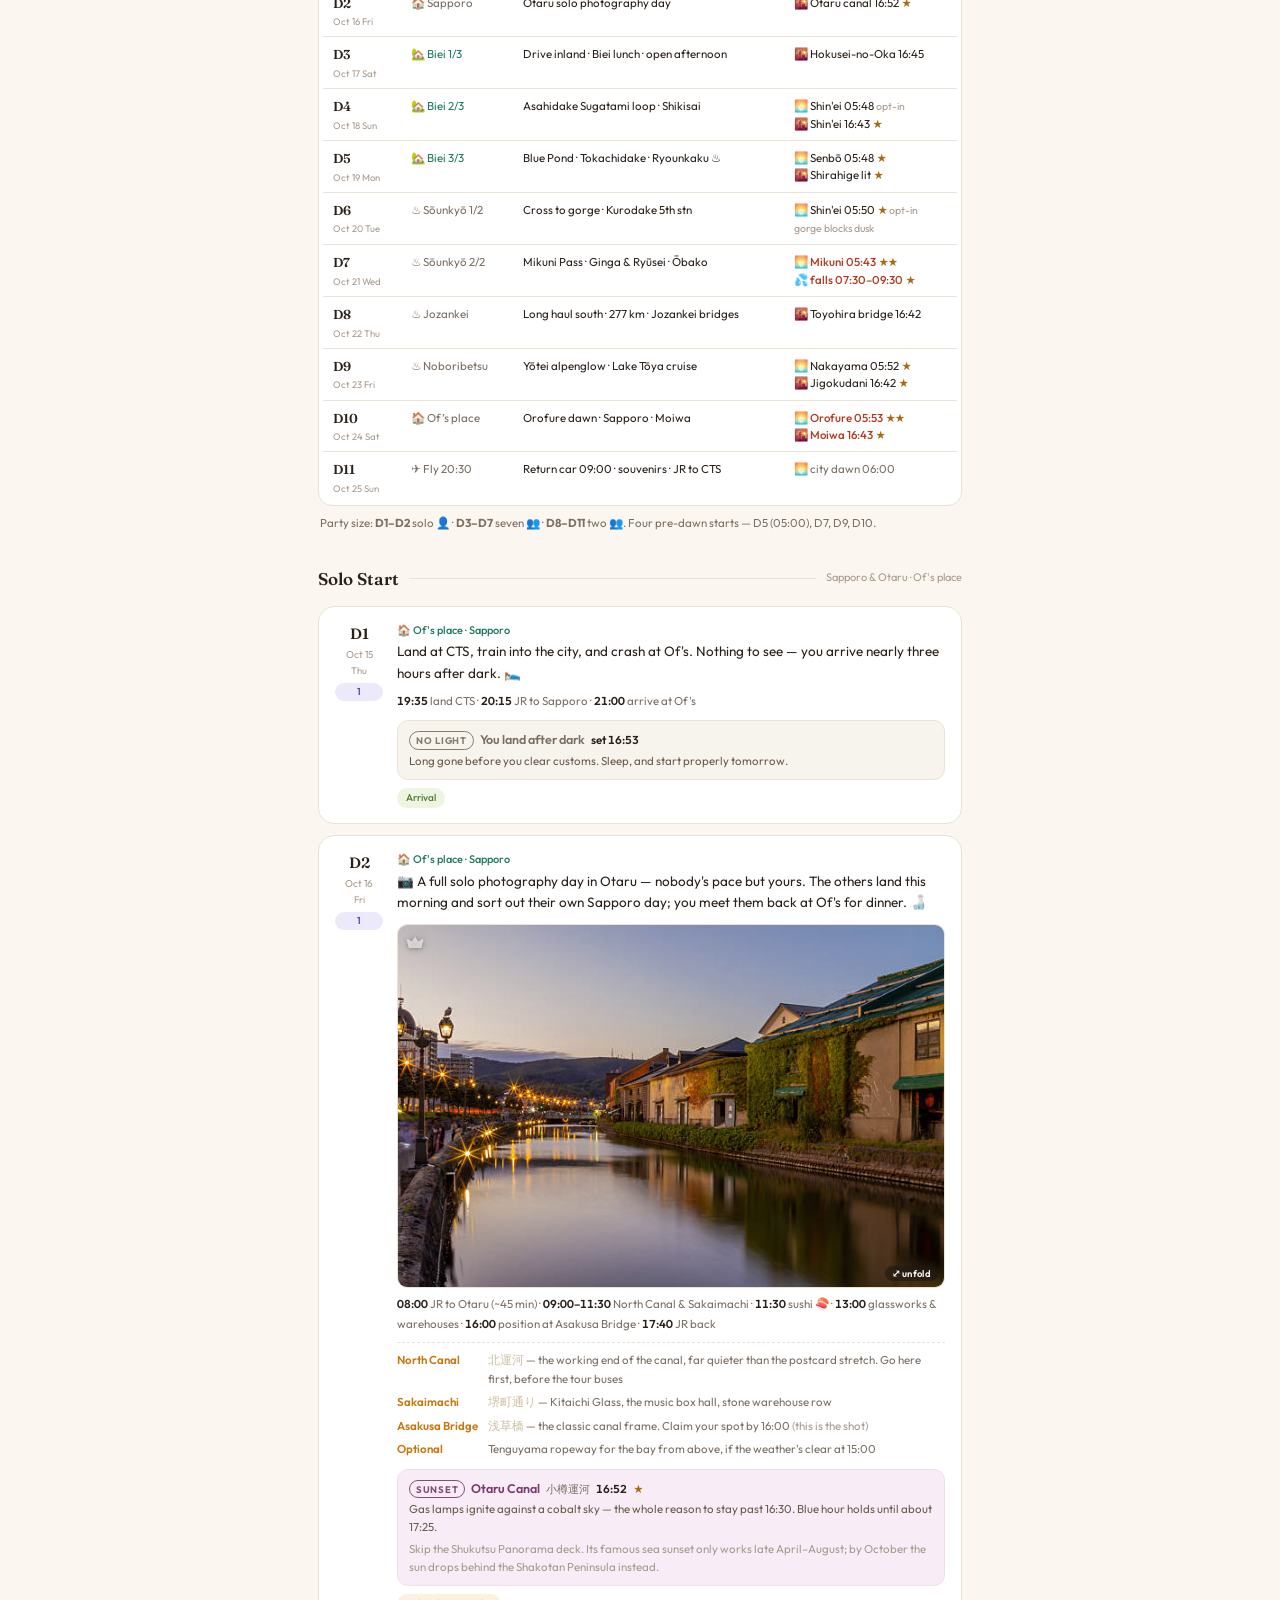
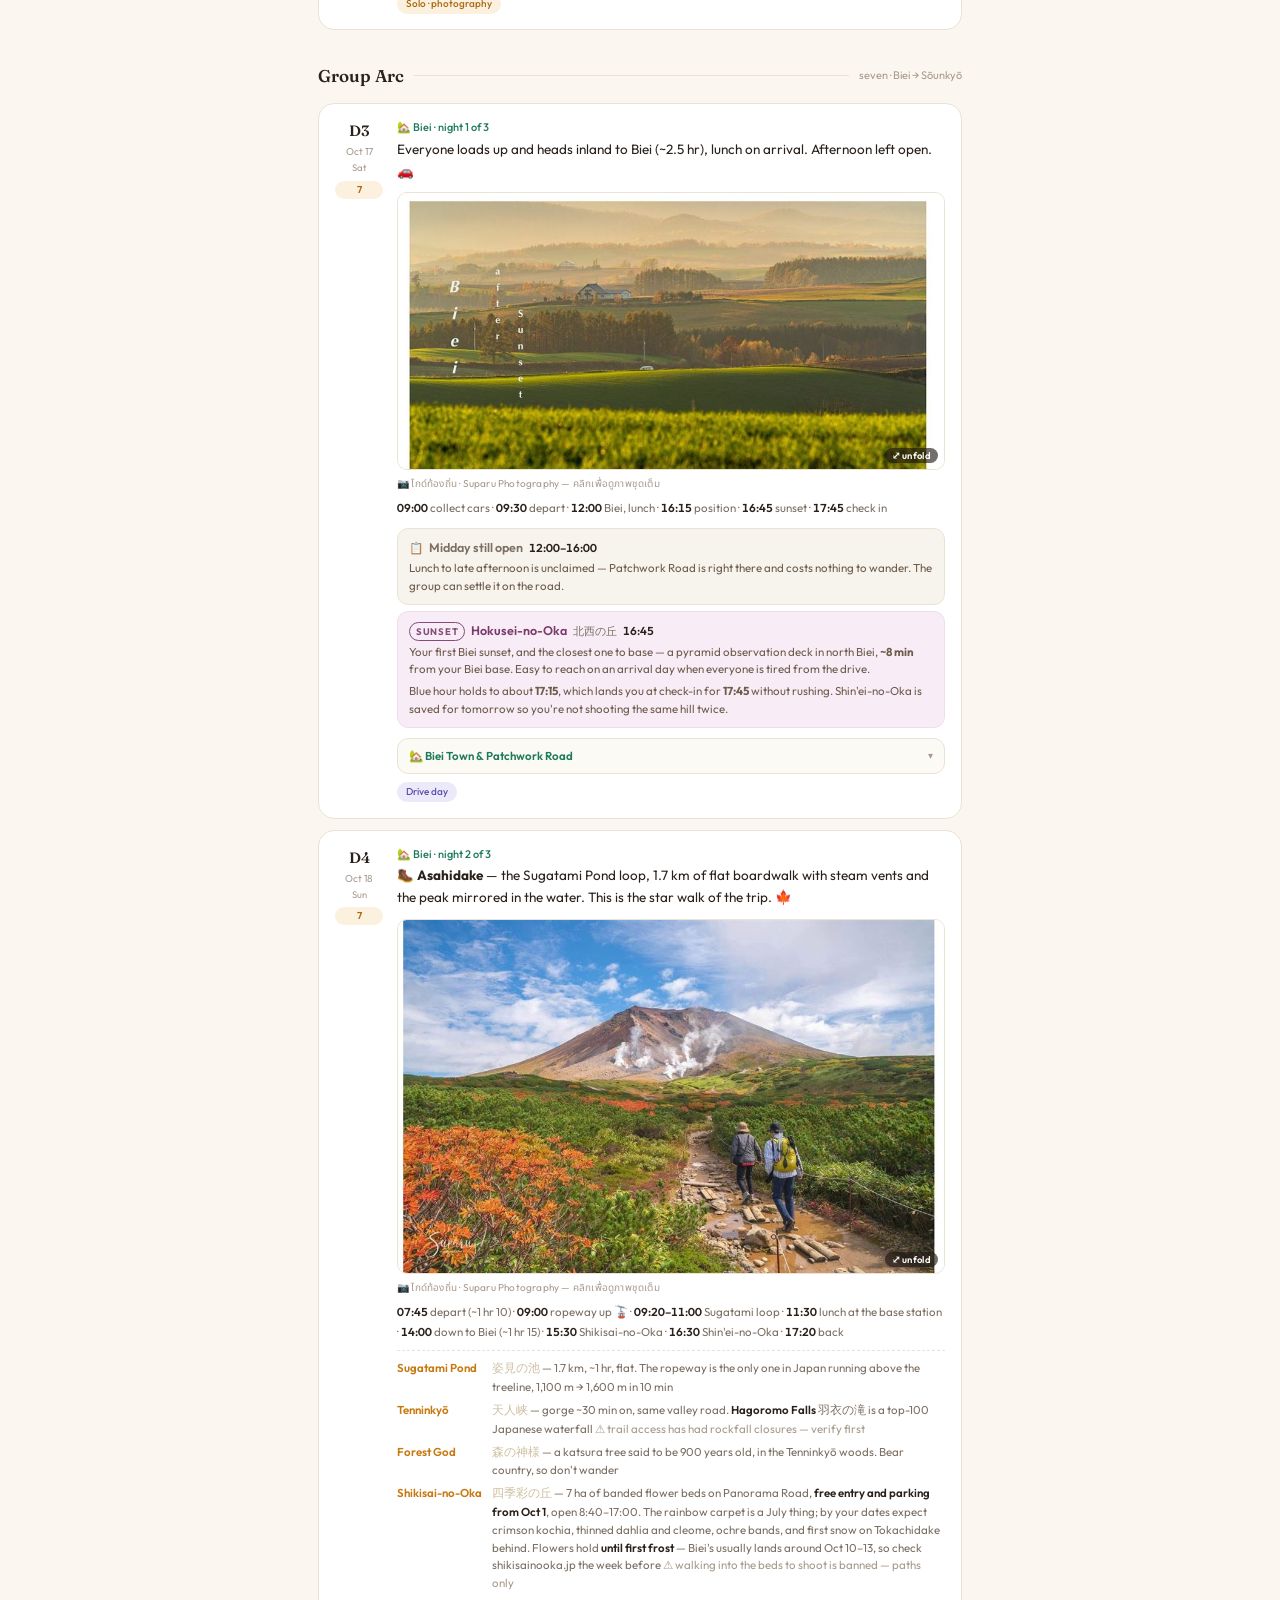
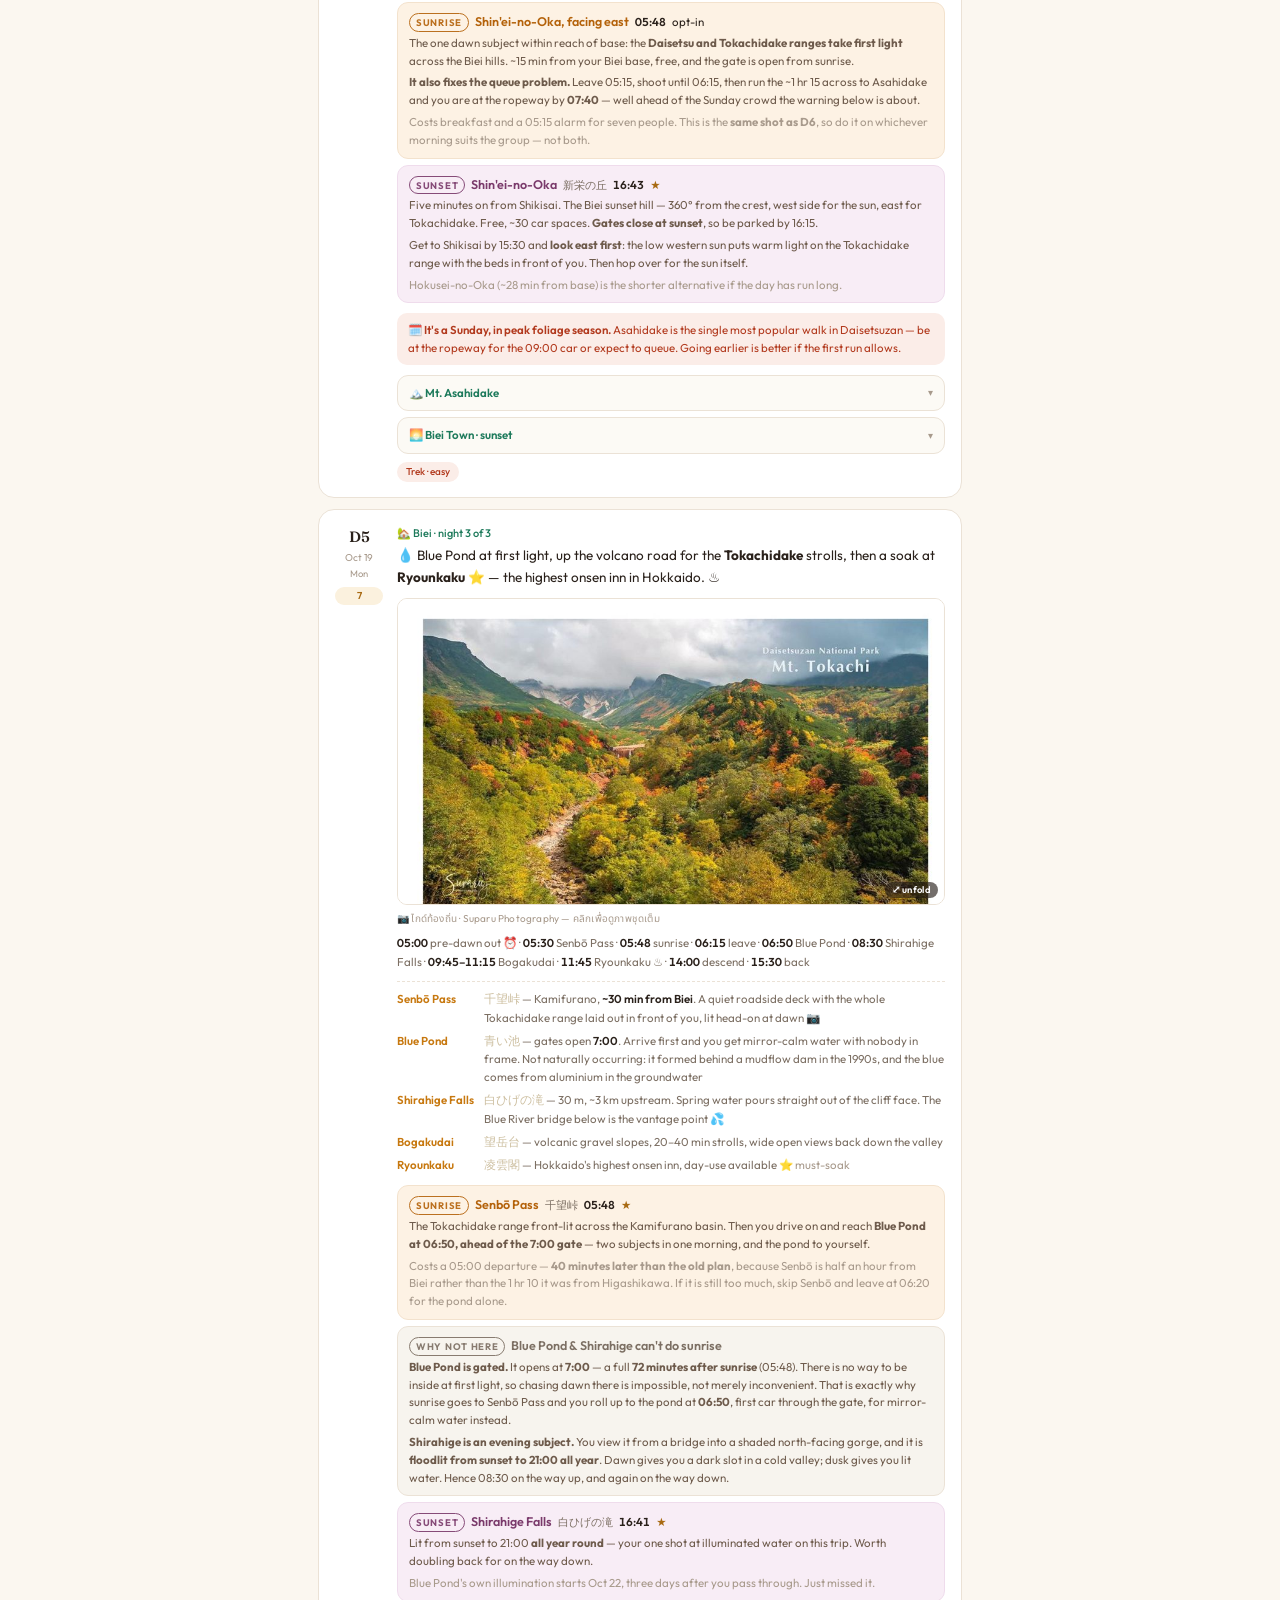
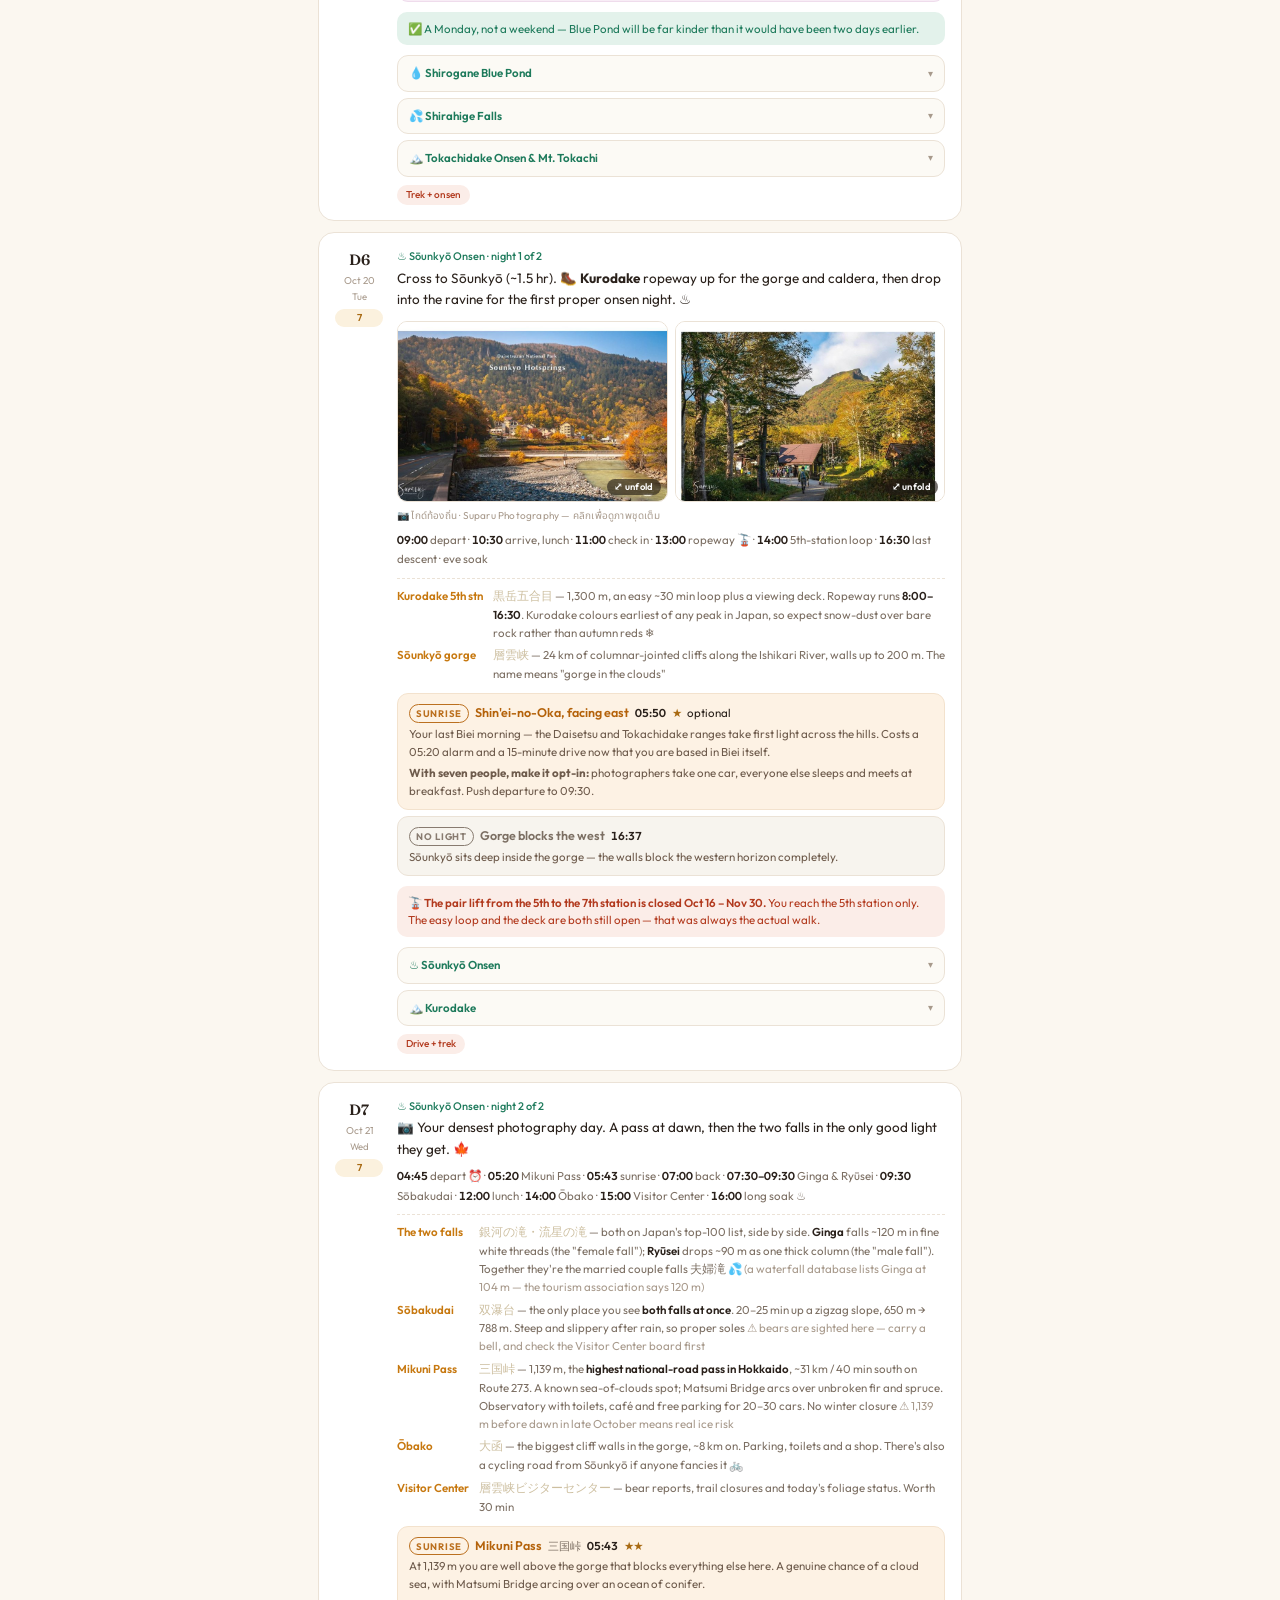
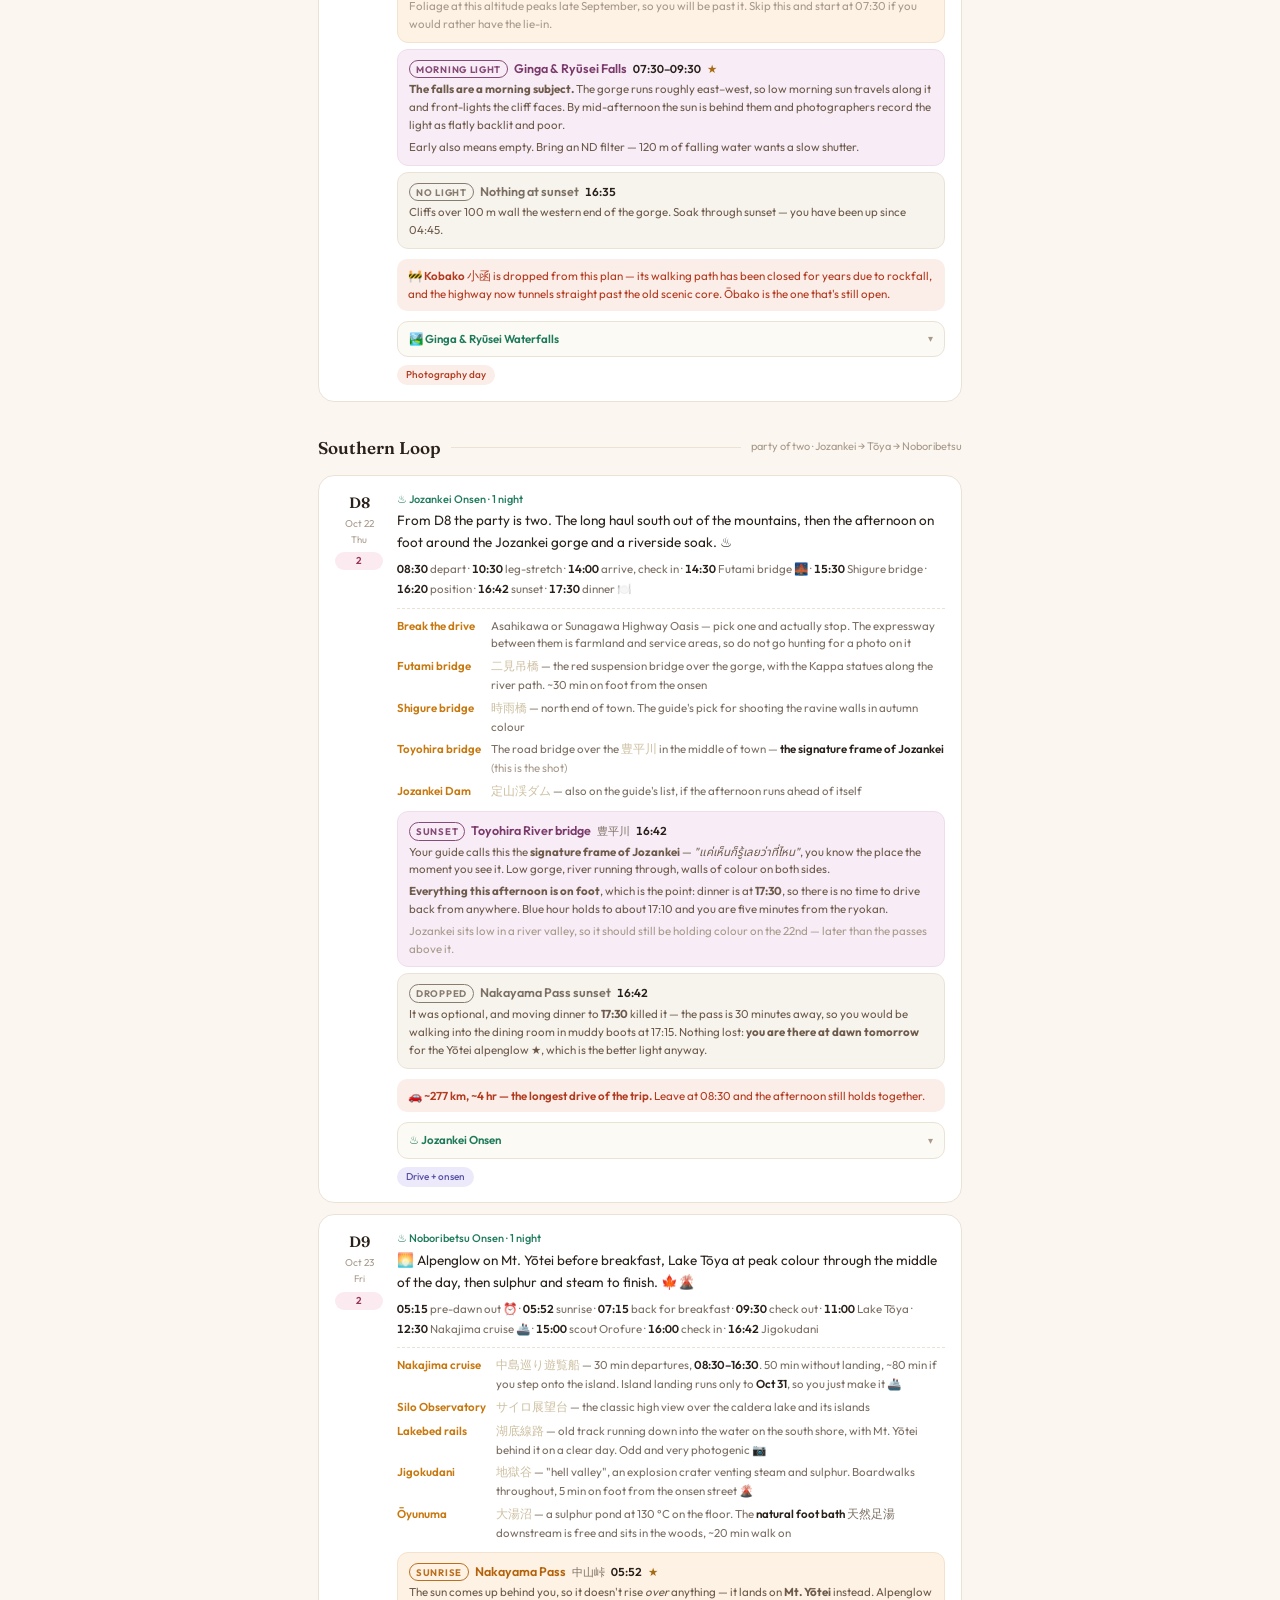
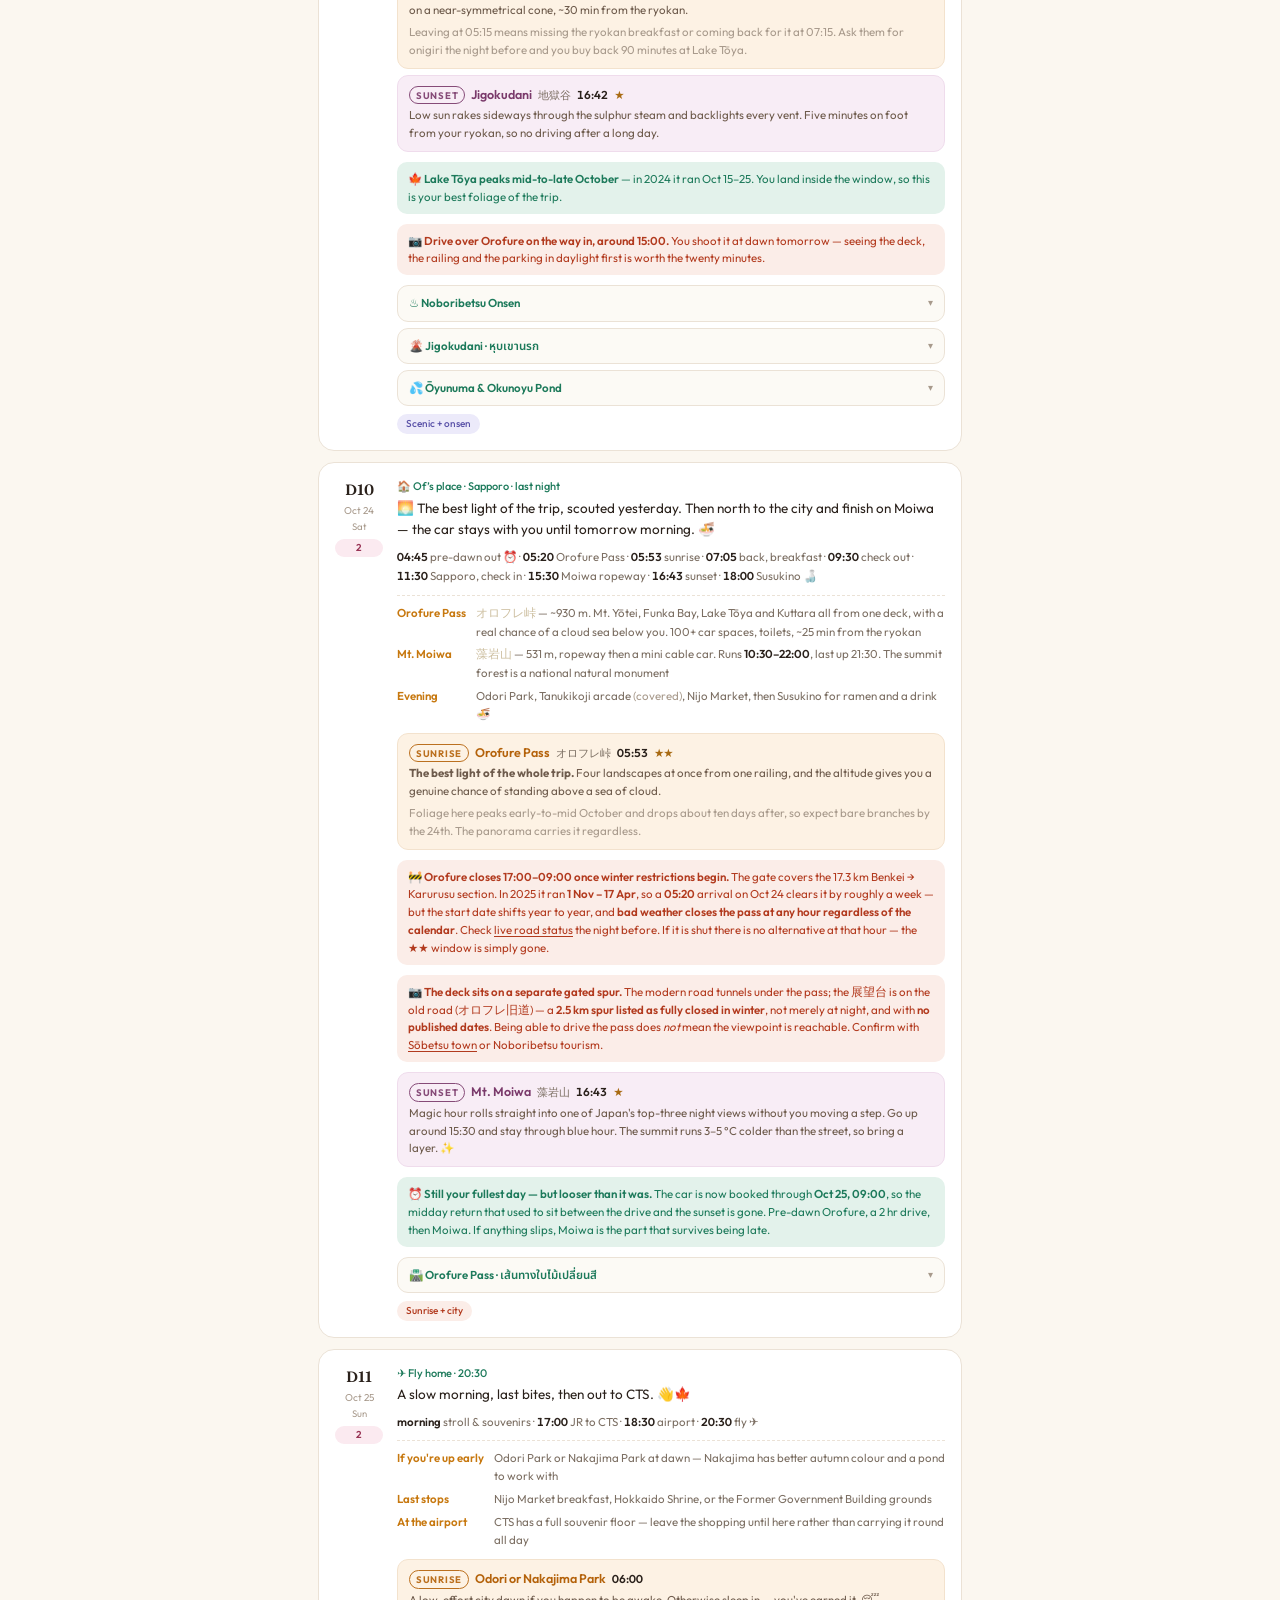
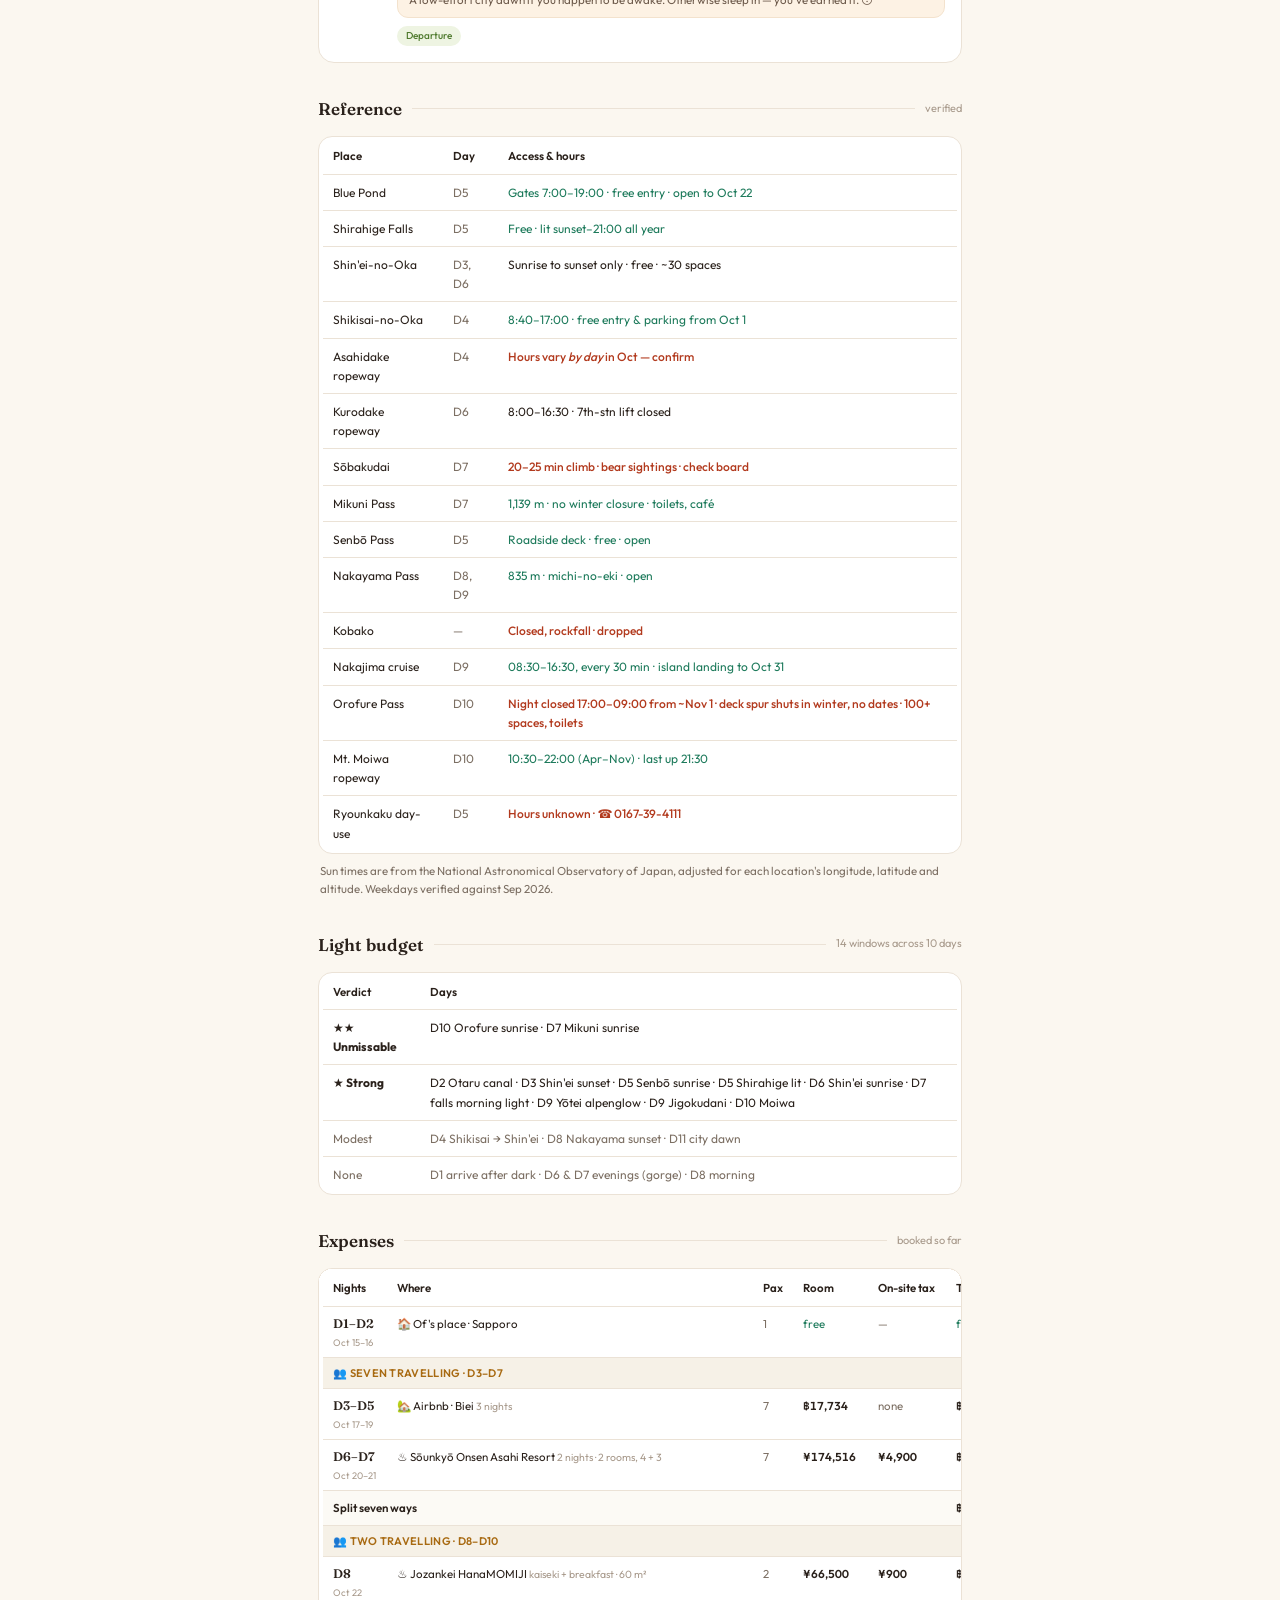
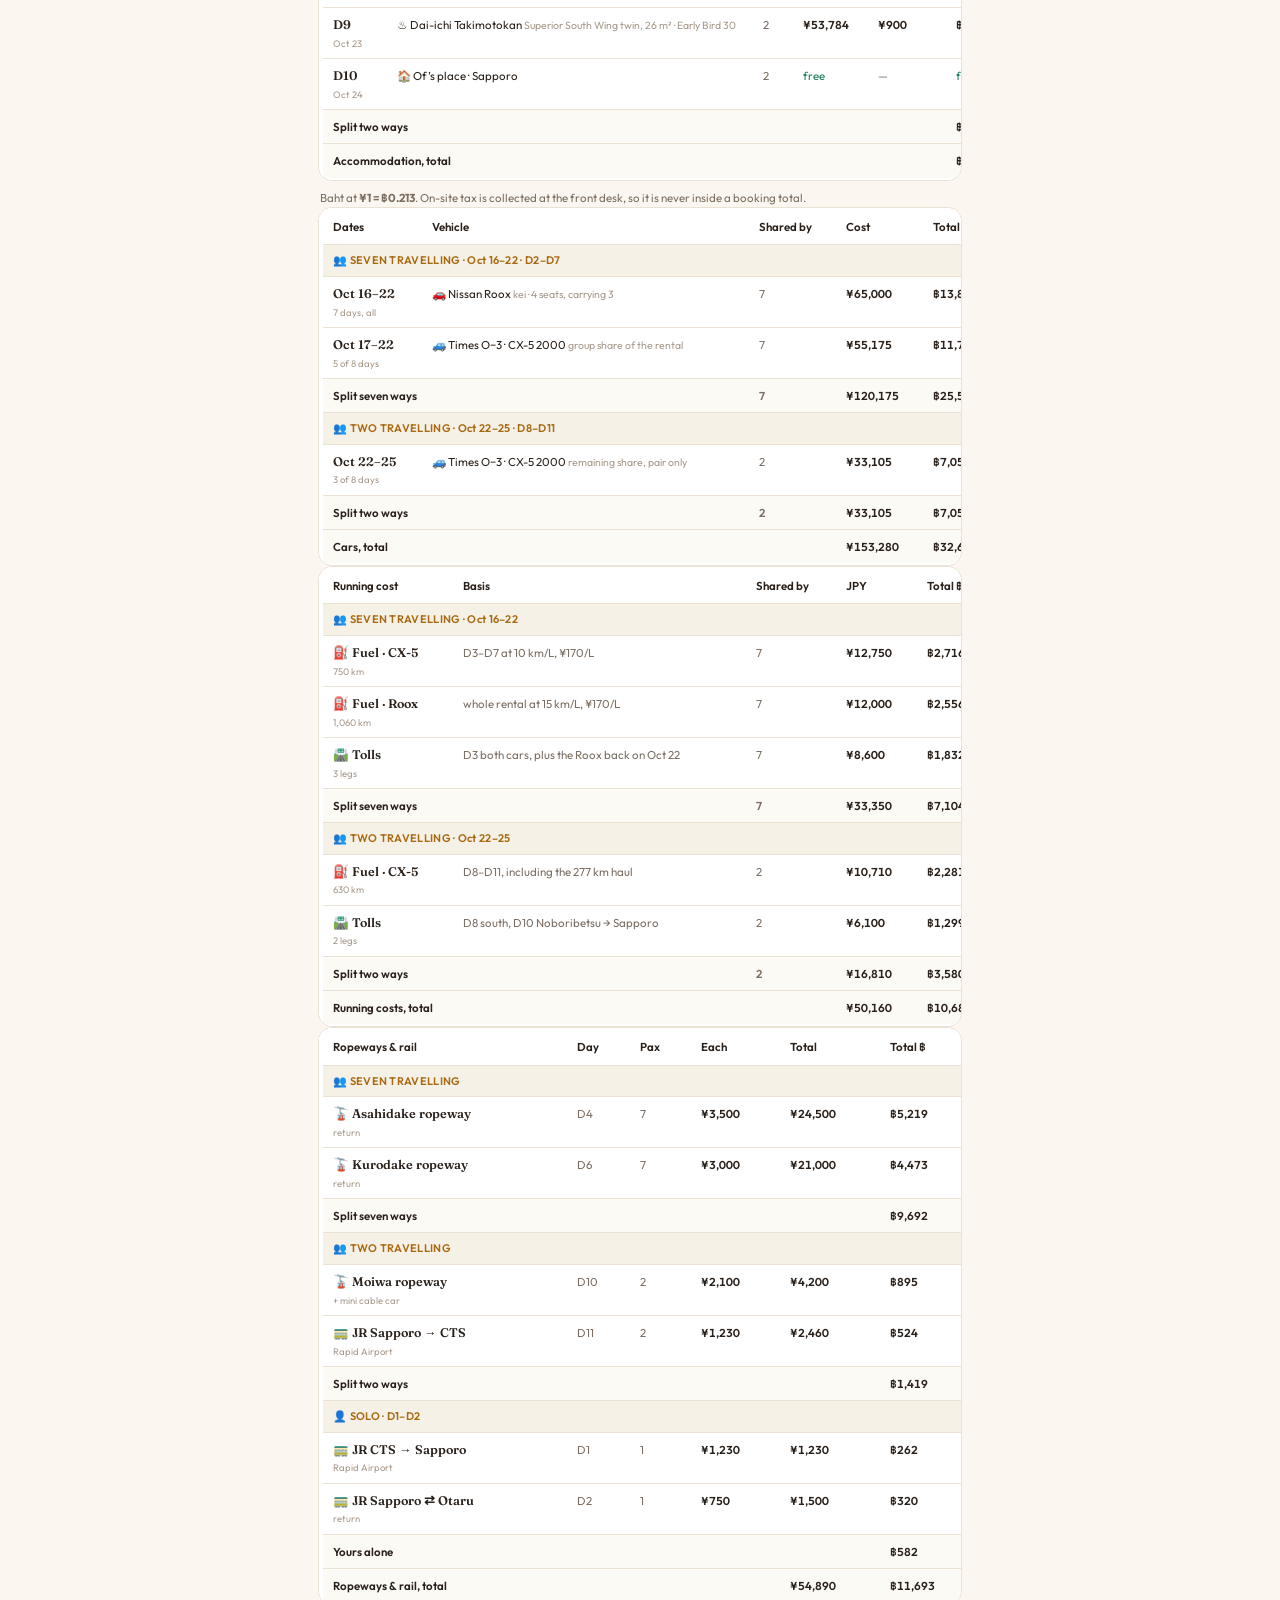
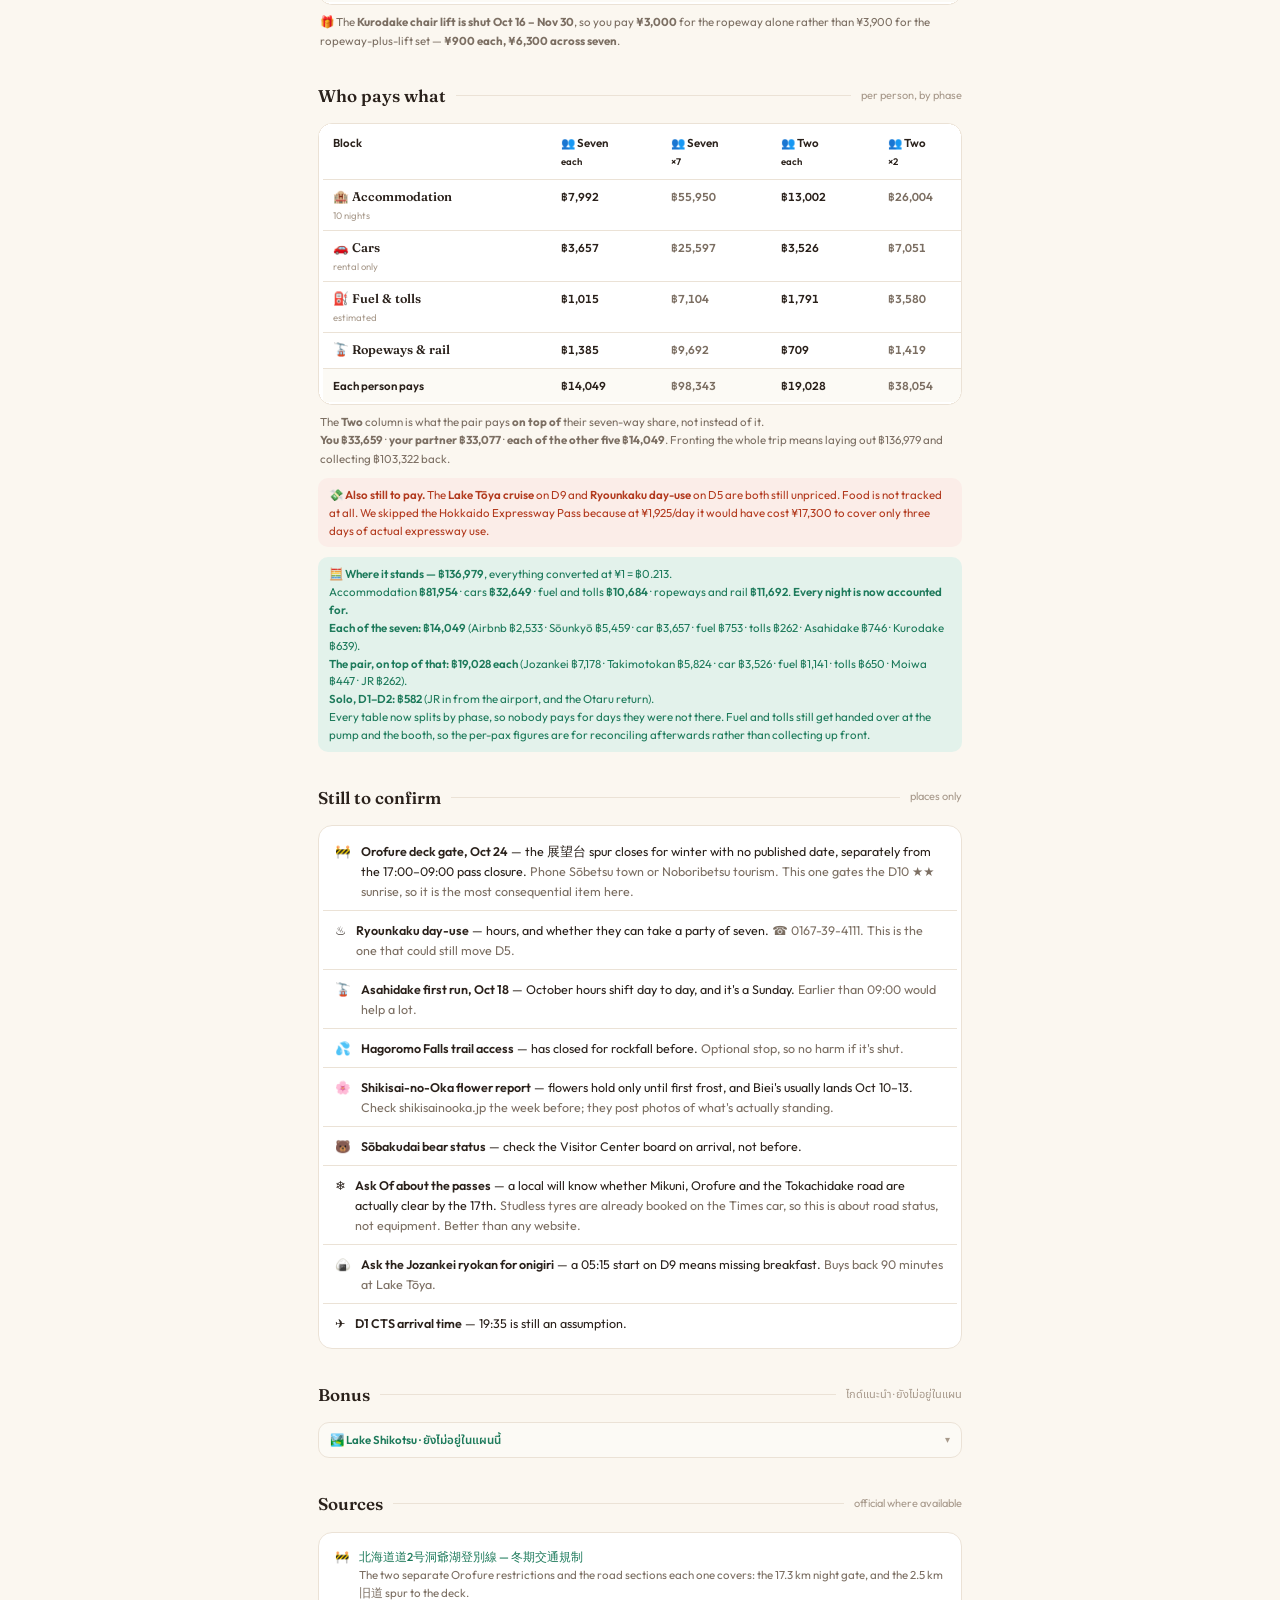
==== commit a2987b0a: "Trim the page: drop working-out notes nobody will read Removed: - the "Plan V7 - light-led" header l" ====
--- a/index.html
+++ b/index.html
@@ -20,7 +20,6 @@
       <span class="chip">🌙 10 nights</span>
       <span class="chip">👤 1 → 👥 7 → 👥 2</span>
     </div>
-    <div class="ver">Plan V7 · light-led</div>
   </div>
 </header>
 
@@ -235,7 +234,6 @@
     <span><i class="mline lg"></i>Long haul</span>
     <span><i class="mline rl"></i>Rail</span>
   </div>
-  <p class="tnote" style="text-align:center">Anticlockwise loop. Dotted spurs are day trips from base; crowded Daisetsuzan names are fanned into open sea. 🍁</p>
 </div>
 
 <nav>
@@ -840,7 +838,6 @@
       </tbody>
     </table>
   </div>
-  <p class="tnote">Four pre-dawn starts: D5 (05:00), D7 (04:45), D9 (05:15) and D10 (04:45). D7 and D10 are the two worth the alarm.</p>
 
   <div class="seclabel" id="cost"><span>Expenses</span><div class="ln"></div><small>booked so far</small></div>
 
@@ -862,9 +859,7 @@
       </tbody>
     </table>
   </div>
-  <p class="tnote">Per person per night, room only: Airbnb <b>฿844</b> · Sōunkyō <b>¥12,465</b> · Takimotokan <b>¥26,892</b> · Jozankei <b>¥33,250</b>. Jozankei stays the splurge; Takimotokan sits just under it, and buys the shortest walk to Jigokudani of any inn in town — a two-minute one, which is what makes the 16:42 sunset easy.<br>
-    <b>On-site tax</b> is bathing tax <b>¥250 per adult per night</b> plus the <b>Hokkaido Accommodation Tax</b>, charged per person per night on a sliding scale by room rate: ¥100 under ¥20,000, ¥200 from ¥20,000, ¥500 from ¥50,000. It is collected at the front desk <b>even when the room is prepaid</b>, so it never appears in a booking total. Baht converted at <b>¥1 = ฿0.213</b>.<br>
-    ⚠️ <b>Takimotokan at ¥53,784 is the members' rate</b> (10% off). Without member registration it is the 5% rate, <b>¥59,760</b> — which would take that row to ฿12,921 and ฿6,460 each. Its plan bundles a Japanese breakfast that a <b>04:45 departure means sleeping through</b>, so ask for onigiri instead, and confirm a dinner slot at <b>18:30 or later</b> since Jigokudani sunset is 16:42.</p>
+  <p class="tnote">Baht at <b>¥1 = ฿0.213</b>. On-site tax is collected at the front desk, so it is never inside a booking total.</p>
 
   <div class="tscroll">
     <table class="ref cost">
@@ -881,8 +876,6 @@
       </tbody>
     </table>
   </div>
-  <p class="tnote"><b>Why the CX-5 appears twice.</b> The rental is ¥88,280 over 8 days, so ¥11,035 a day. Five of those days fall while seven of you are travelling and three after the group splits, so it is divided <b>5:3</b> — ¥55,175 to the group, ¥33,105 to the pair. Nobody pays for days they were not in the car. The Roox sits entirely inside the group phase.<br>
-    Times O−3 breaks down as base <b>¥67,155</b> + accessories <b>¥5,100</b> + compensation <b>¥8,000</b> + tax <b>¥8,025</b>. That includes studless tyres, ETC card, multilingual GPS, the Super Safety Package (NOC waiver + roadside assistance) and CDW via the Hokkaido Autumn Campaign. No one-way fee — same station both ends.<br>🧳 Putting <b>3 in the Roox rather than 4</b> frees its spare seat for luggage, which is what makes the kei car workable — its boot alone would not have taken seven people's bags for ten days.</p>
 
   <div class="tscroll">
     <table class="ref cost">
@@ -901,9 +894,6 @@
       </tbody>
     </table>
   </div>
-  <p class="tnote">Distances are summed from the drive times in the itinerary at roughly 60 km/h, so treat them as planning figures rather than measured ones. Petrol is <b>¥170.0/L</b>, the national average for regular on 7 Sep 2026 — Hokkaido sits 20th of 47 prefectures, so close to it.<br>
-    <b>Both cars cover almost the same route from D3 to D7</b>, which is what makes these numbers larger than they first look: fuel roughly doubles, and so do the tolls, since the Roox pays its own way down on Oct 22. The <b>kei rate is about 80% of the standard car rate</b>, so the Roox's share is discounted. Consumption is real-world rather than catalogue — the CX-5 tests at 10.8–12.2 km/L and the Roox at 17.0, dropped to 10 and 15 here for full cars, mountain roads and cold mornings.<br>
-    Two of the three expressway days fall on a <b>Saturday</b>, when the ETC weekend discount may take 30% off rural sections. The Roox figure assumes it goes back to <b>Sapporo</b> on Oct 22; returning it at Asahikawa instead would cut about 190 km and one toll.</p>
 
   <div class="tscroll">
     <table class="ref cost">
@@ -925,10 +915,7 @@
       </tbody>
     </table>
   </div>
-  <p class="tnote"><b>Asahidake ¥3,500</b> is the top-season fare, which runs June–October — D4 falls inside it. The winter rate of ¥2,600 starts later.<br>
-    <b>Kurodake is ropeway only.</b> The ropeway-plus-lift set is ¥3,900, but the chair lift is shut Oct 16 – Nov 30, so you pay ¥3,000 and save ¥900 each — <b>¥6,300 across seven</b>.<br>
-    <b>Moiwa can be ¥1,900</b> instead of ¥2,100 with an online or coupon booking, worth ¥400 for the two of you.<br>
-    <b>JR CTS ⇄ Sapporo is ¥1,230</b>, revised up from ¥1,150 on 1 April. Reserved U-Seat is ¥840 more and is not counted here. The five arriving on D2 make their own way in from the airport, so that is not in this table.</p>
+  <p class="tnote">🎁 The <b>Kurodake chair lift is shut Oct 16 – Nov 30</b>, so you pay <b>¥3,000</b> for the ropeway alone rather than ¥3,900 for the ropeway-plus-lift set — <b>¥900 each, ¥6,300 across seven</b>.</p>
 
   <div class="seclabel"><span>Who pays what</span><div class="ln"></div><small>per person, by phase</small></div>
   <div class="tscroll">
@@ -943,9 +930,8 @@
       </tbody>
     </table>
   </div>
-  <p class="tnote">The <b>Two</b> column is what the pair pays <b>on top of</b> their seven-way share, not instead of it — they are in both phases. So the three people actually owe:<br>
-    <b>You</b> ฿14,049 + ฿19,028 + ฿582 = <b>฿33,659</b> · <b>your partner</b> ฿14,049 + ฿19,028 = <b>฿33,077</b> · <b>each of the other five</b> <b>฿14,049</b>.<br>
-    If you front the whole trip you lay out <b>฿136,979</b> and collect <b>฿103,322</b> back. Adding the three shares gives ฿136,981 against ฿136,979 actually spent — a ฿2 gap, because every row is rounded to whole baht before being summed. Not worth chasing.</p>
+  <p class="tnote">The <b>Two</b> column is what the pair pays <b>on top of</b> their seven-way share, not instead of it.<br>
+    <b>You ฿33,659</b> · <b>your partner ฿33,077</b> · <b>each of the other five ฿14,049</b>. Fronting the whole trip means laying out ฿136,979 and collecting ฿103,322 back.</p>
 
   <div class="warn">💸 <b>Also still to pay.</b> The <b>Lake Tōya cruise</b> on D9 and <b>Ryounkaku day-use</b> on D5 are both still unpriced. Food is not tracked at all. We skipped the Hokkaido Expressway Pass because at ¥1,925/day it would have cost ¥17,300 to cover only three days of actual expressway use.</div>
 
@@ -996,10 +982,8 @@
     <li><span>🚗</span><div><a href="https://www.timescar-rental.com/en/price/studless.html" target="_blank" rel="noopener">Times CAR RENTAL — studless winter equipment areas</a><br><em>Fleets fit studless as standard November–April. Our pickup is Oct 17, so they were requested and paid for.</em></div></li>
     <li><span>🌅</span><div>National Astronomical Observatory of Japan<br><em>All sunrise and sunset times, adjusted per location for longitude, latitude and altitude.</em></div></li>
   </ul>
-  <p class="tnote">Drive times are either quoted in the itinerary above or reconciled against it — they are planning estimates, not measured. Verify the passes locally before committing to a pre-dawn alarm.<br>
-    ⚠️ <b>The base moved from Higashikawa to Biei</b>, and every "from base" figure was re-derived accordingly. Two departures shifted as a result: <b>D5 is now 05:00 instead of 04:20</b>, because Senbō Pass is about half an hour from Biei rather than the 1 hr 10 it was from Higashikawa; and <b>D4 is now 07:45 instead of 08:00</b>, because Asahidake is further from Biei than it was from Higashikawa. Those two are arithmetic off the new distances, not measured drives — worth sanity-checking with Of before you set an alarm on them.</p>
-
-  <footer>Hokkaido · Autumn 2026 · Plan V7<br>Oct 15–25 🍁</footer>
+
+  <footer>Hokkaido · Autumn 2026<br>Oct 15–25 🍁</footer>
 
 </div>
 </body>
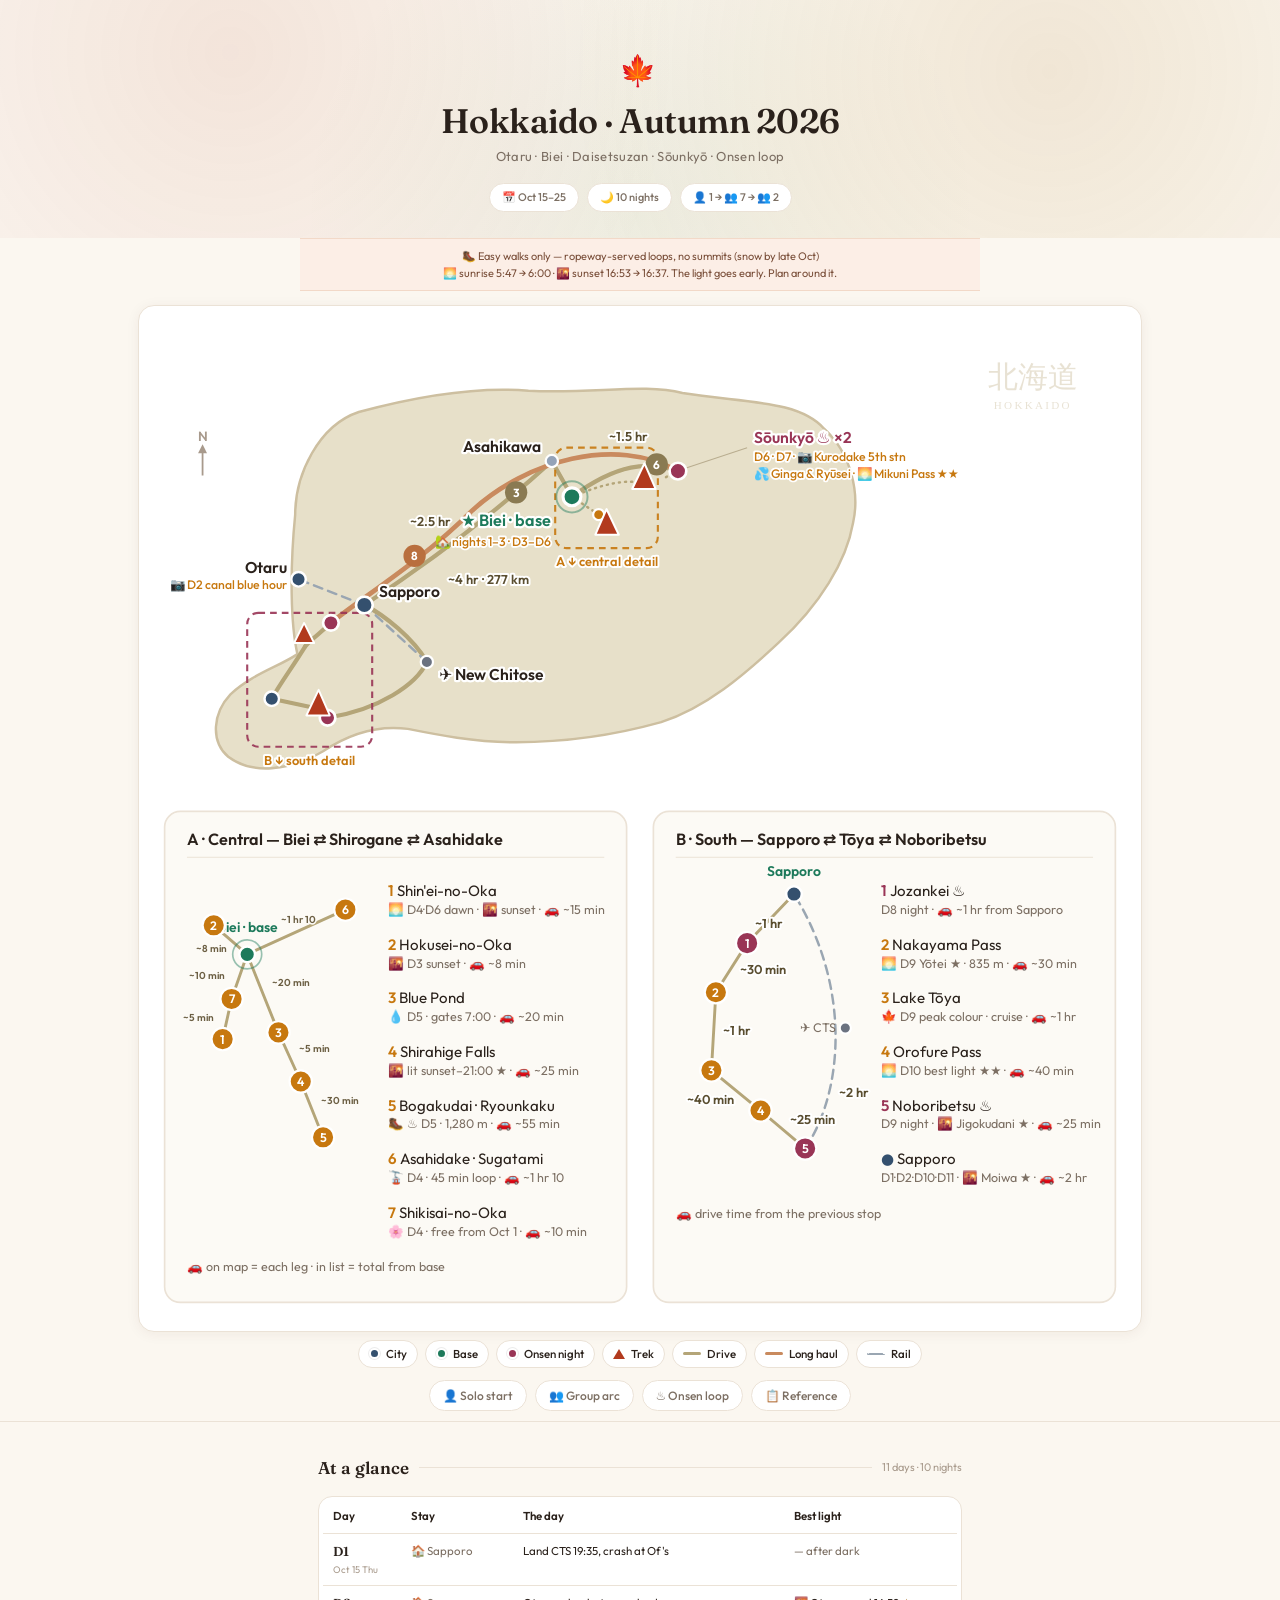
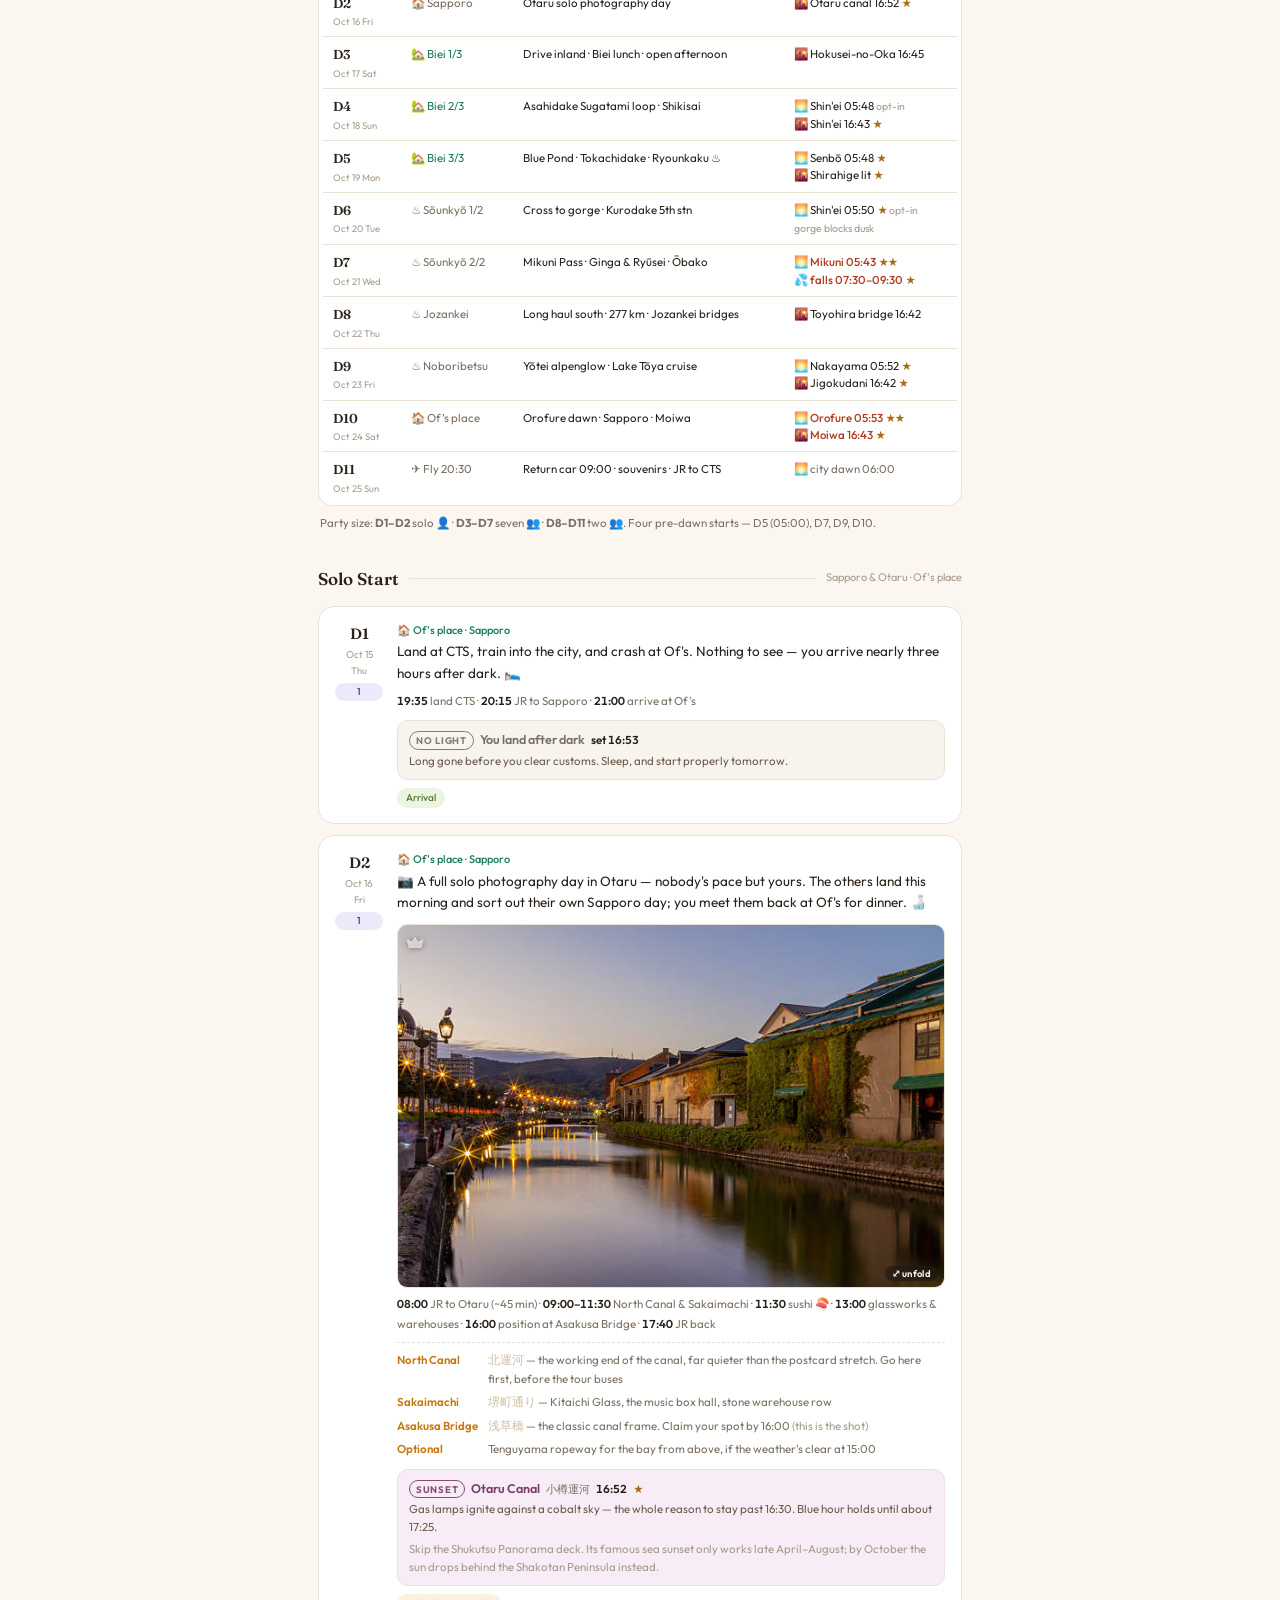
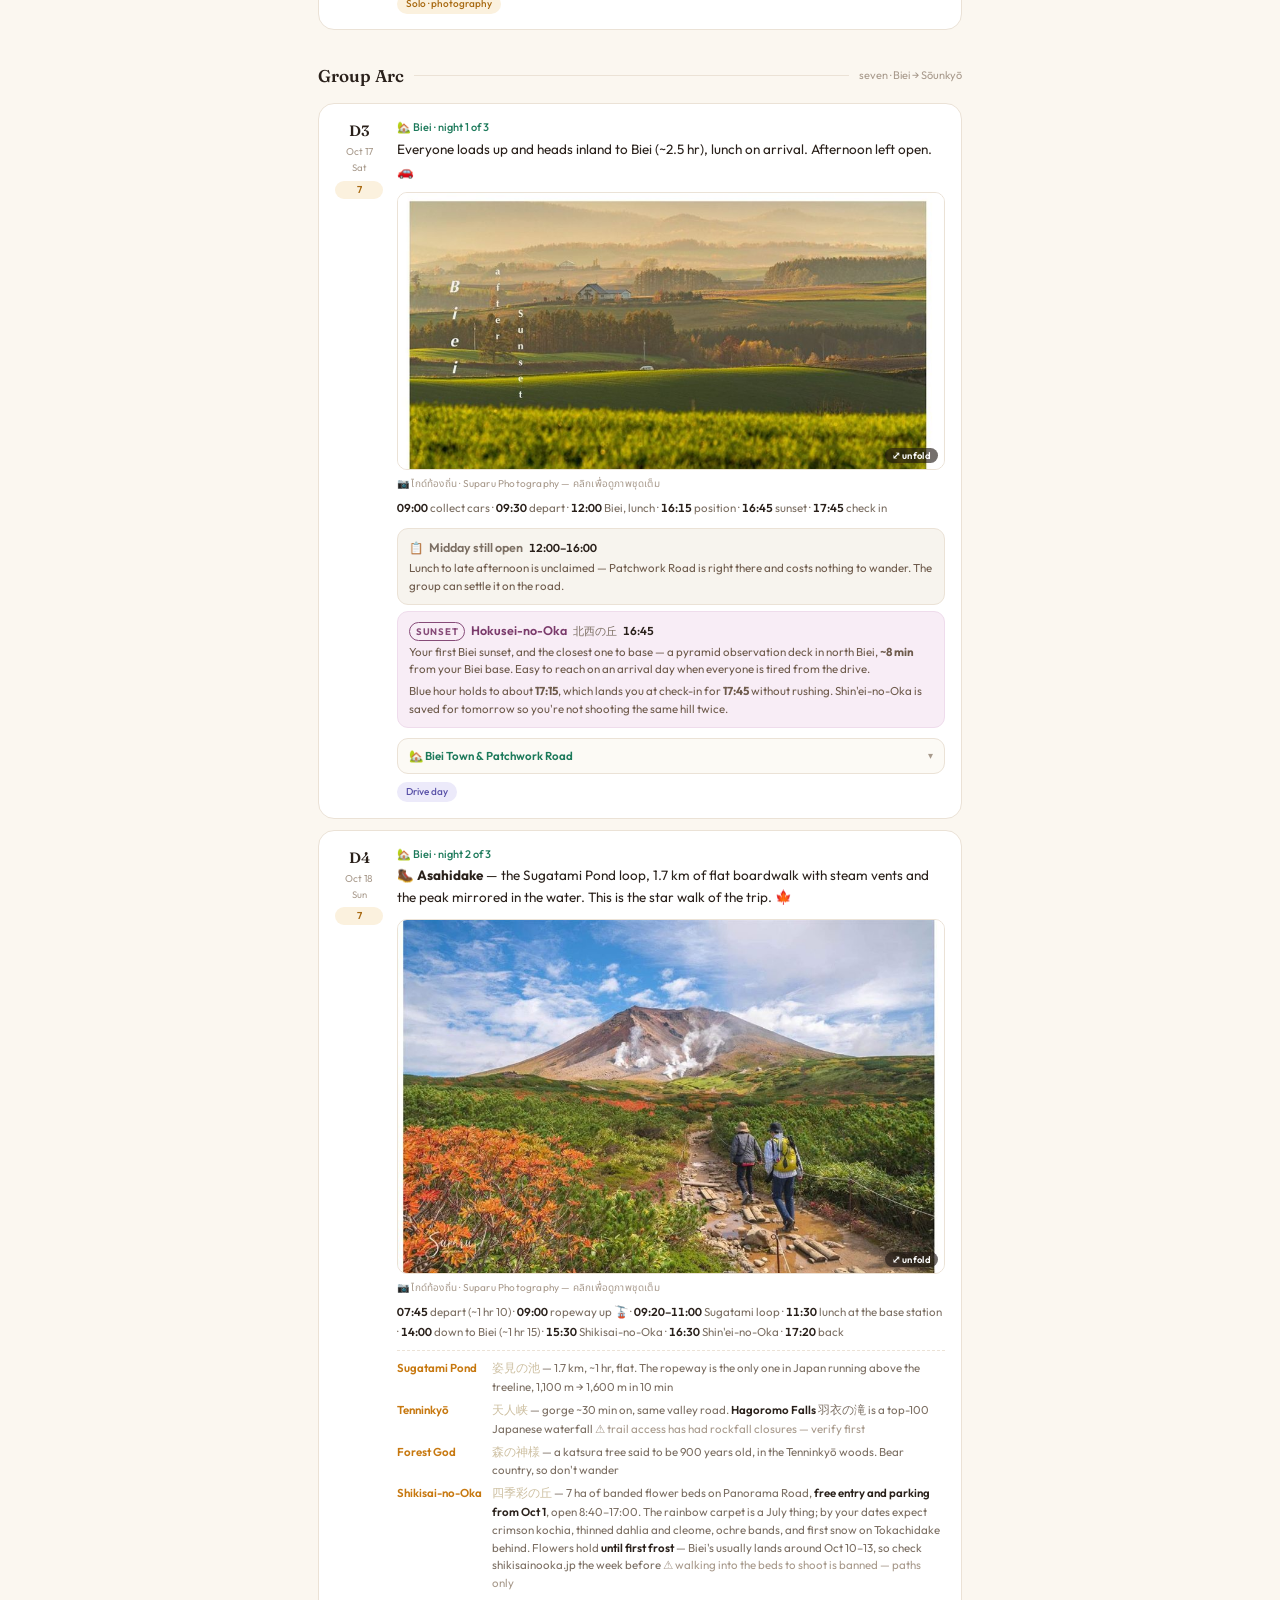
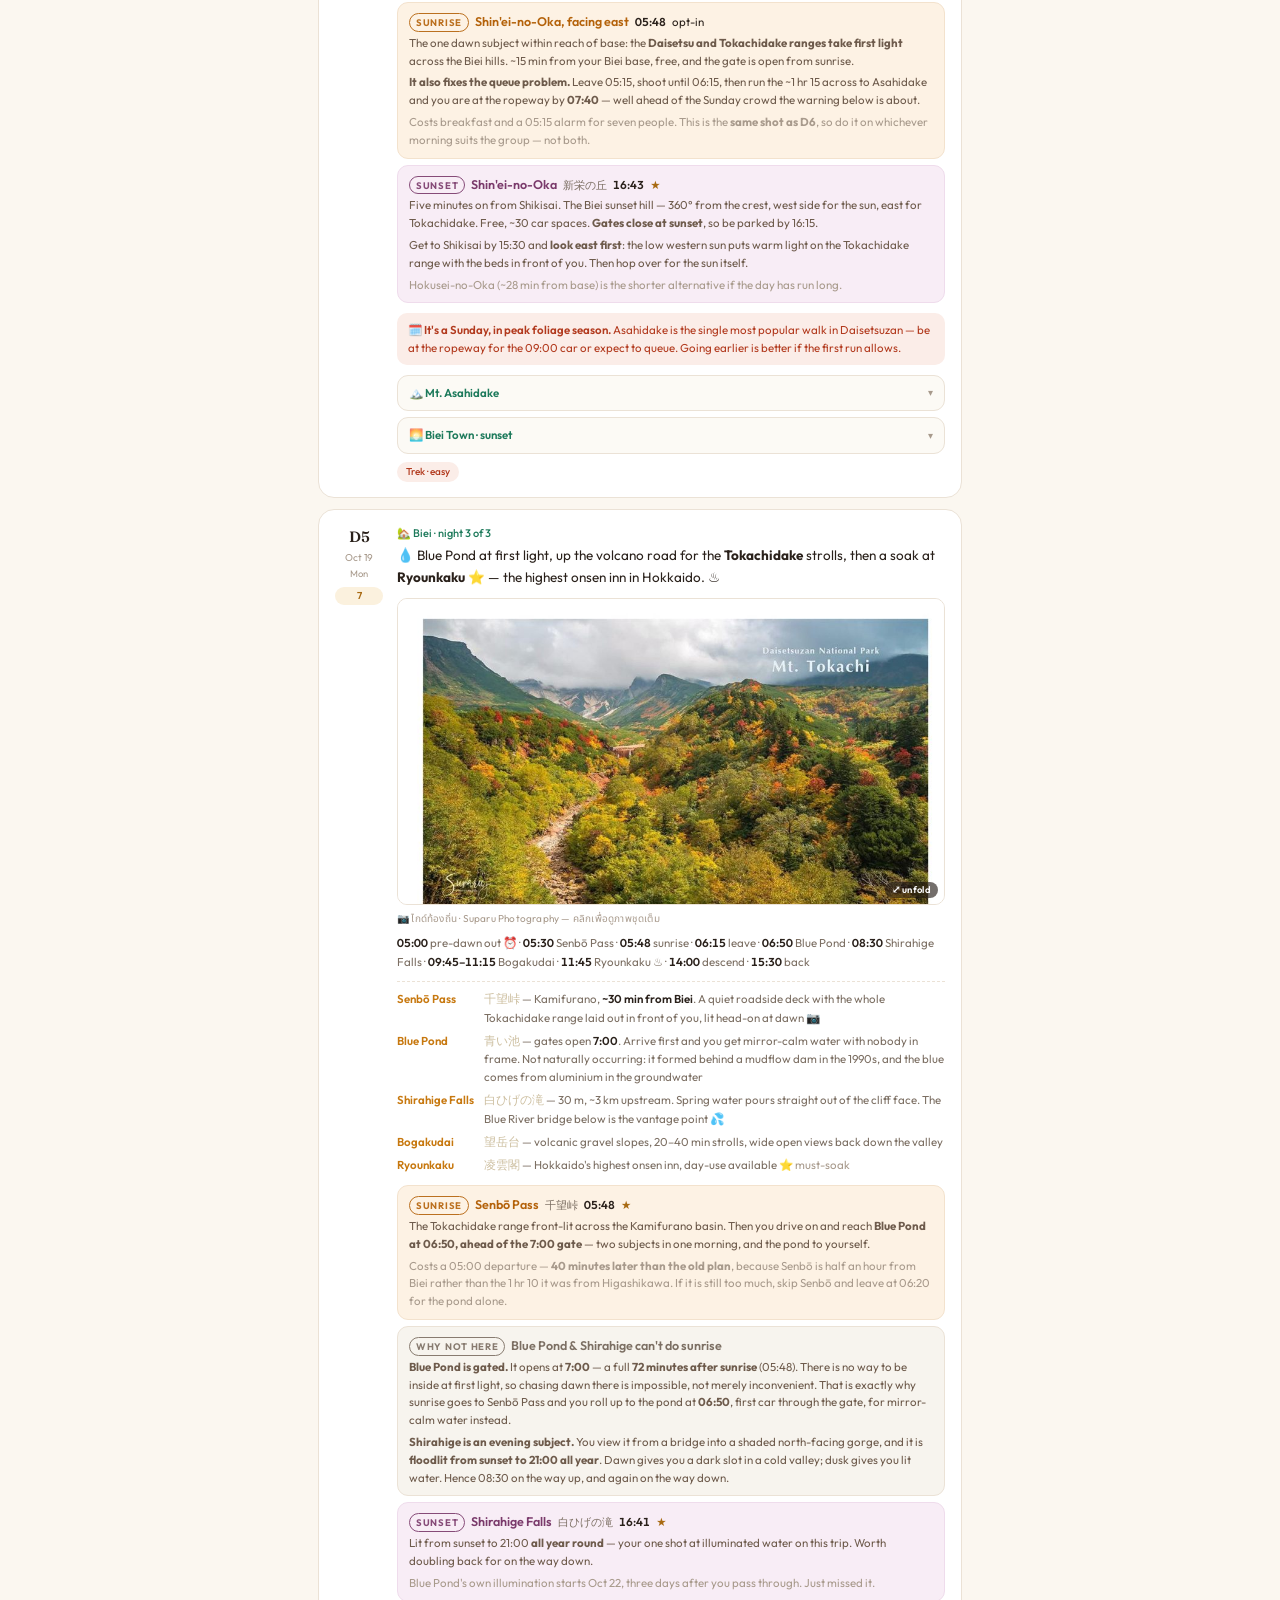
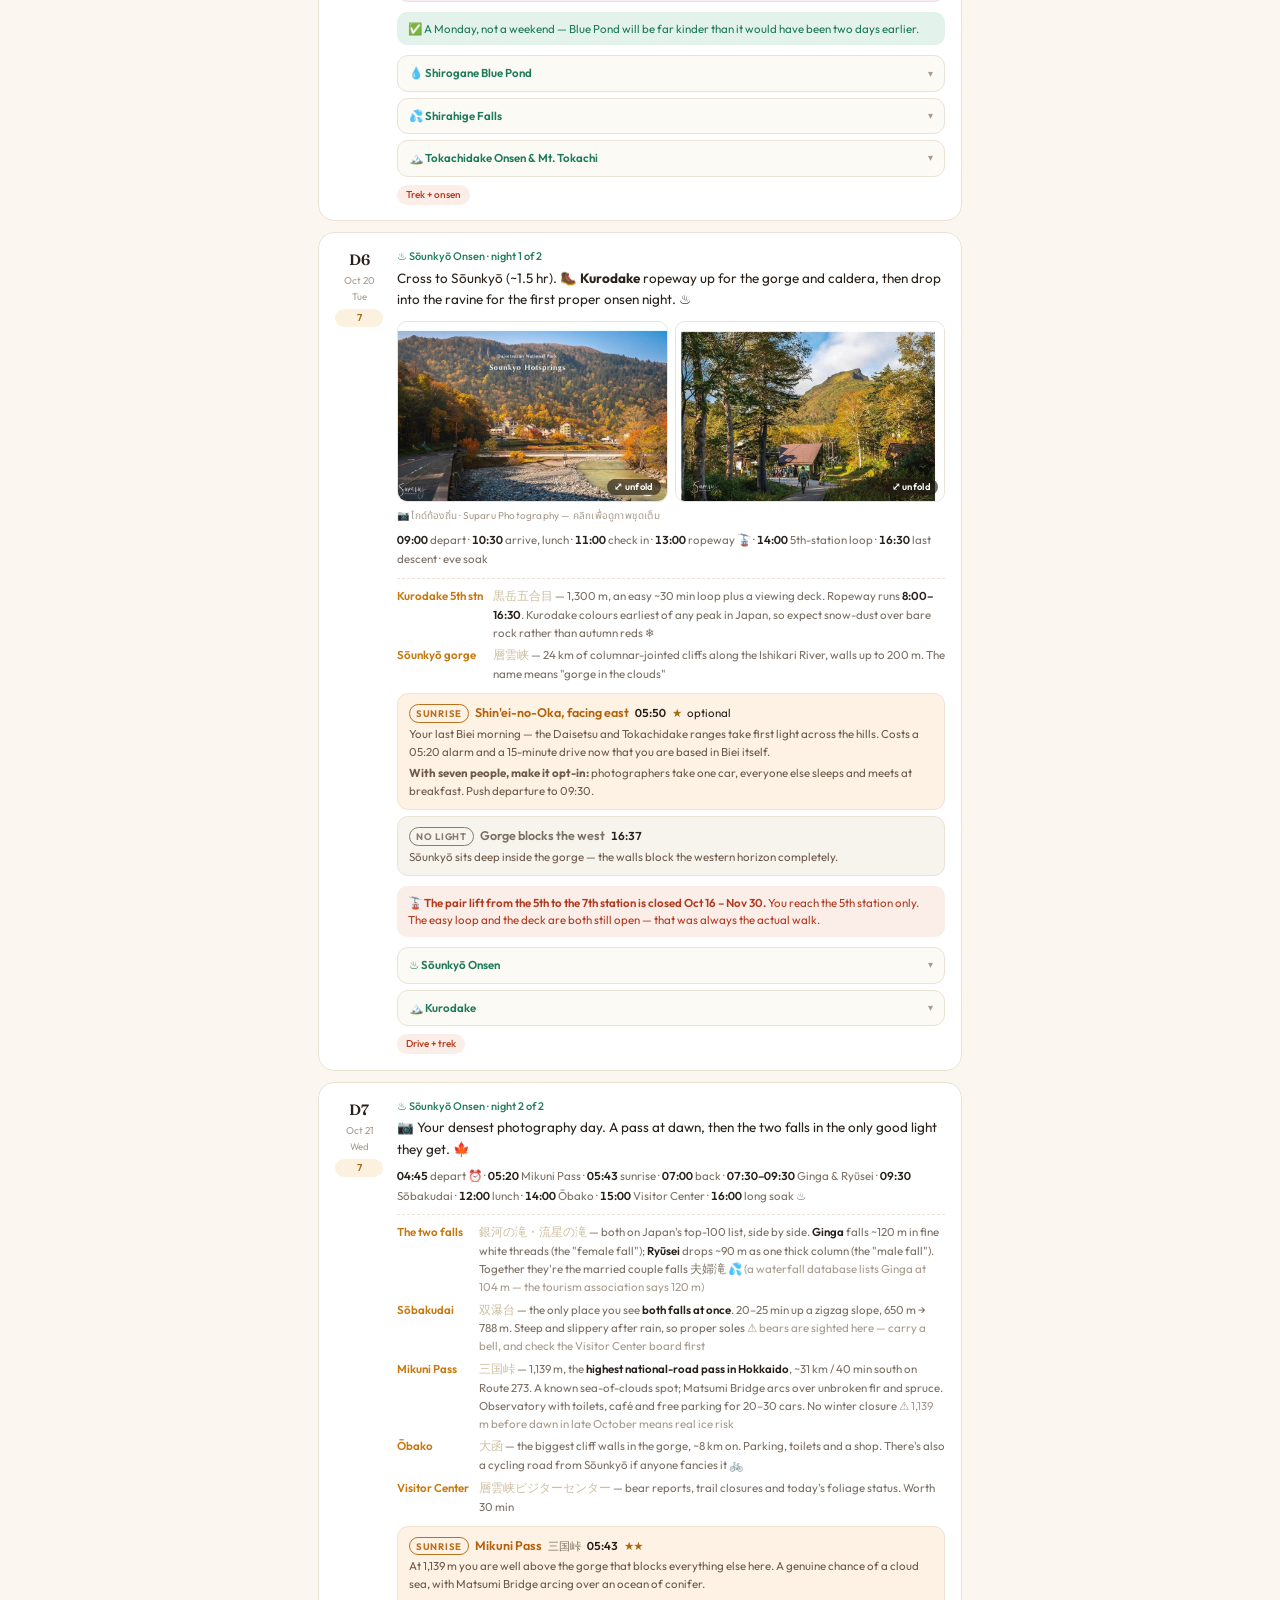
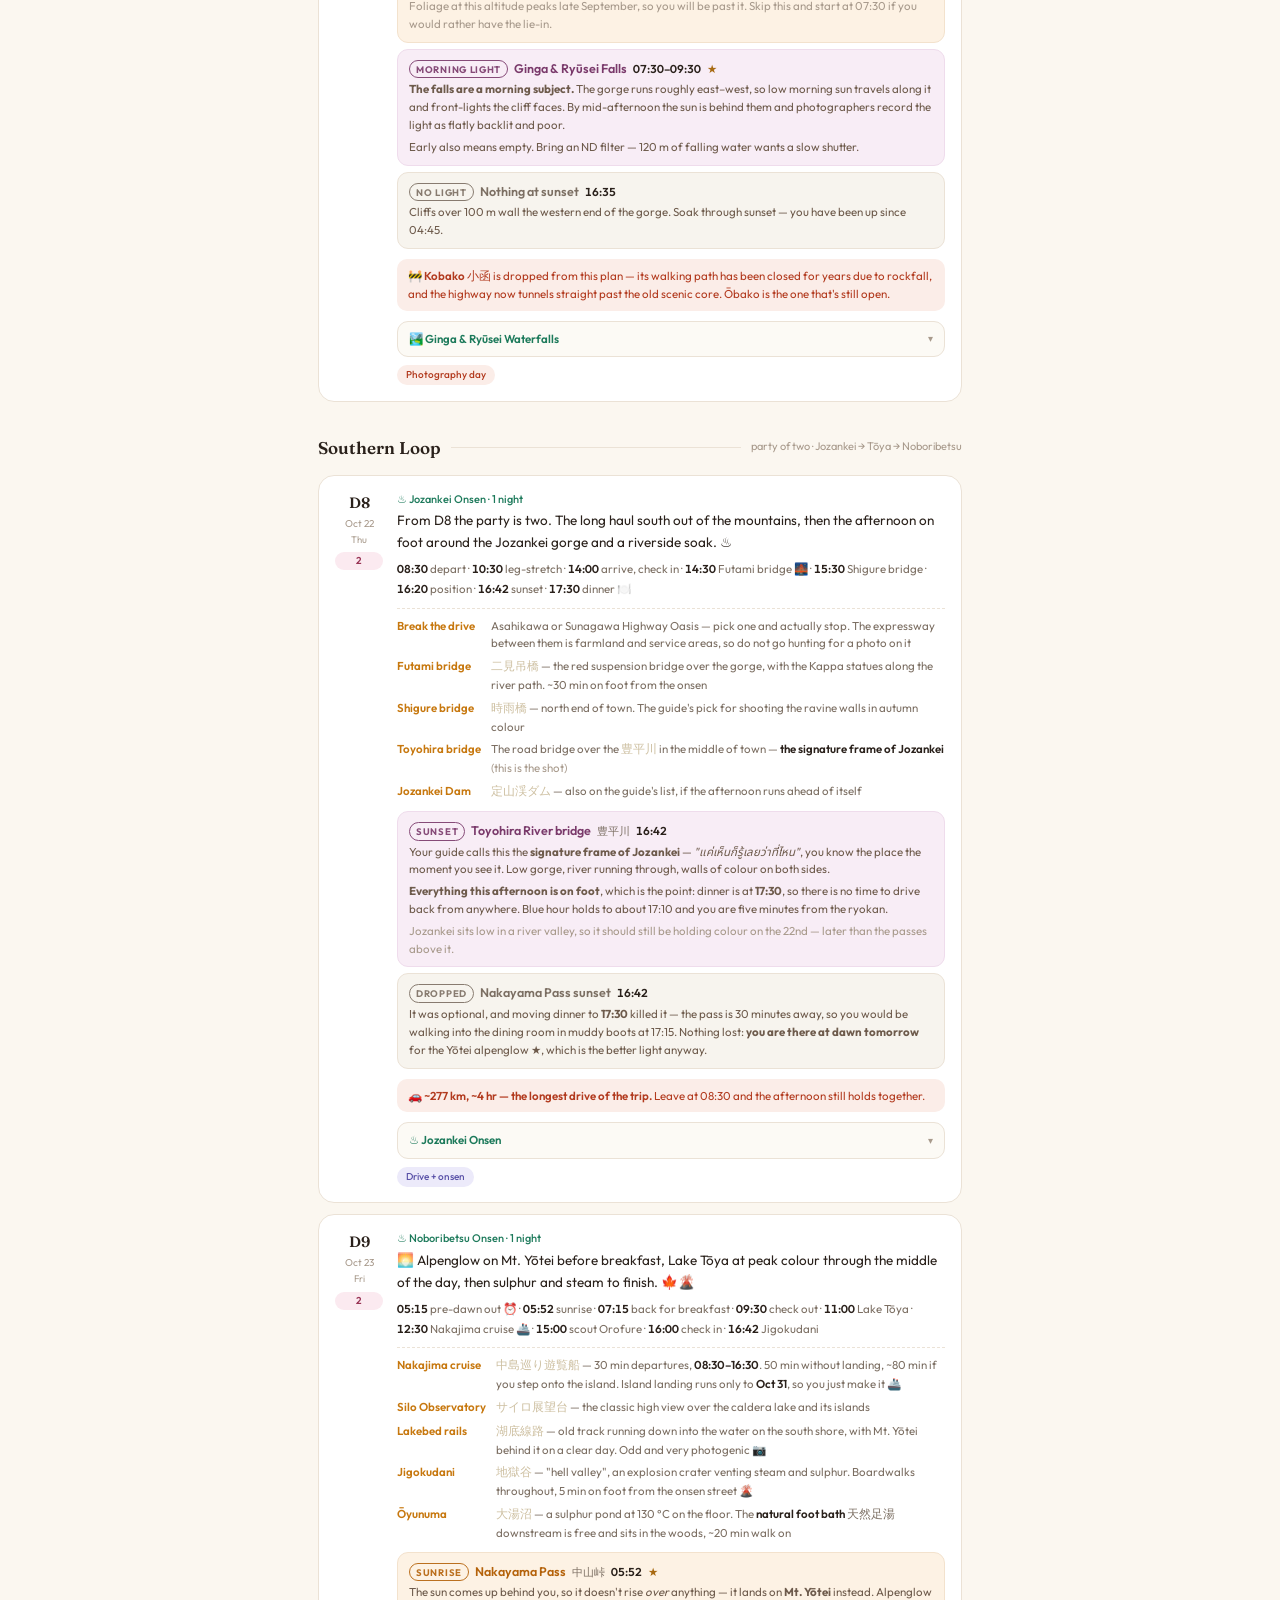
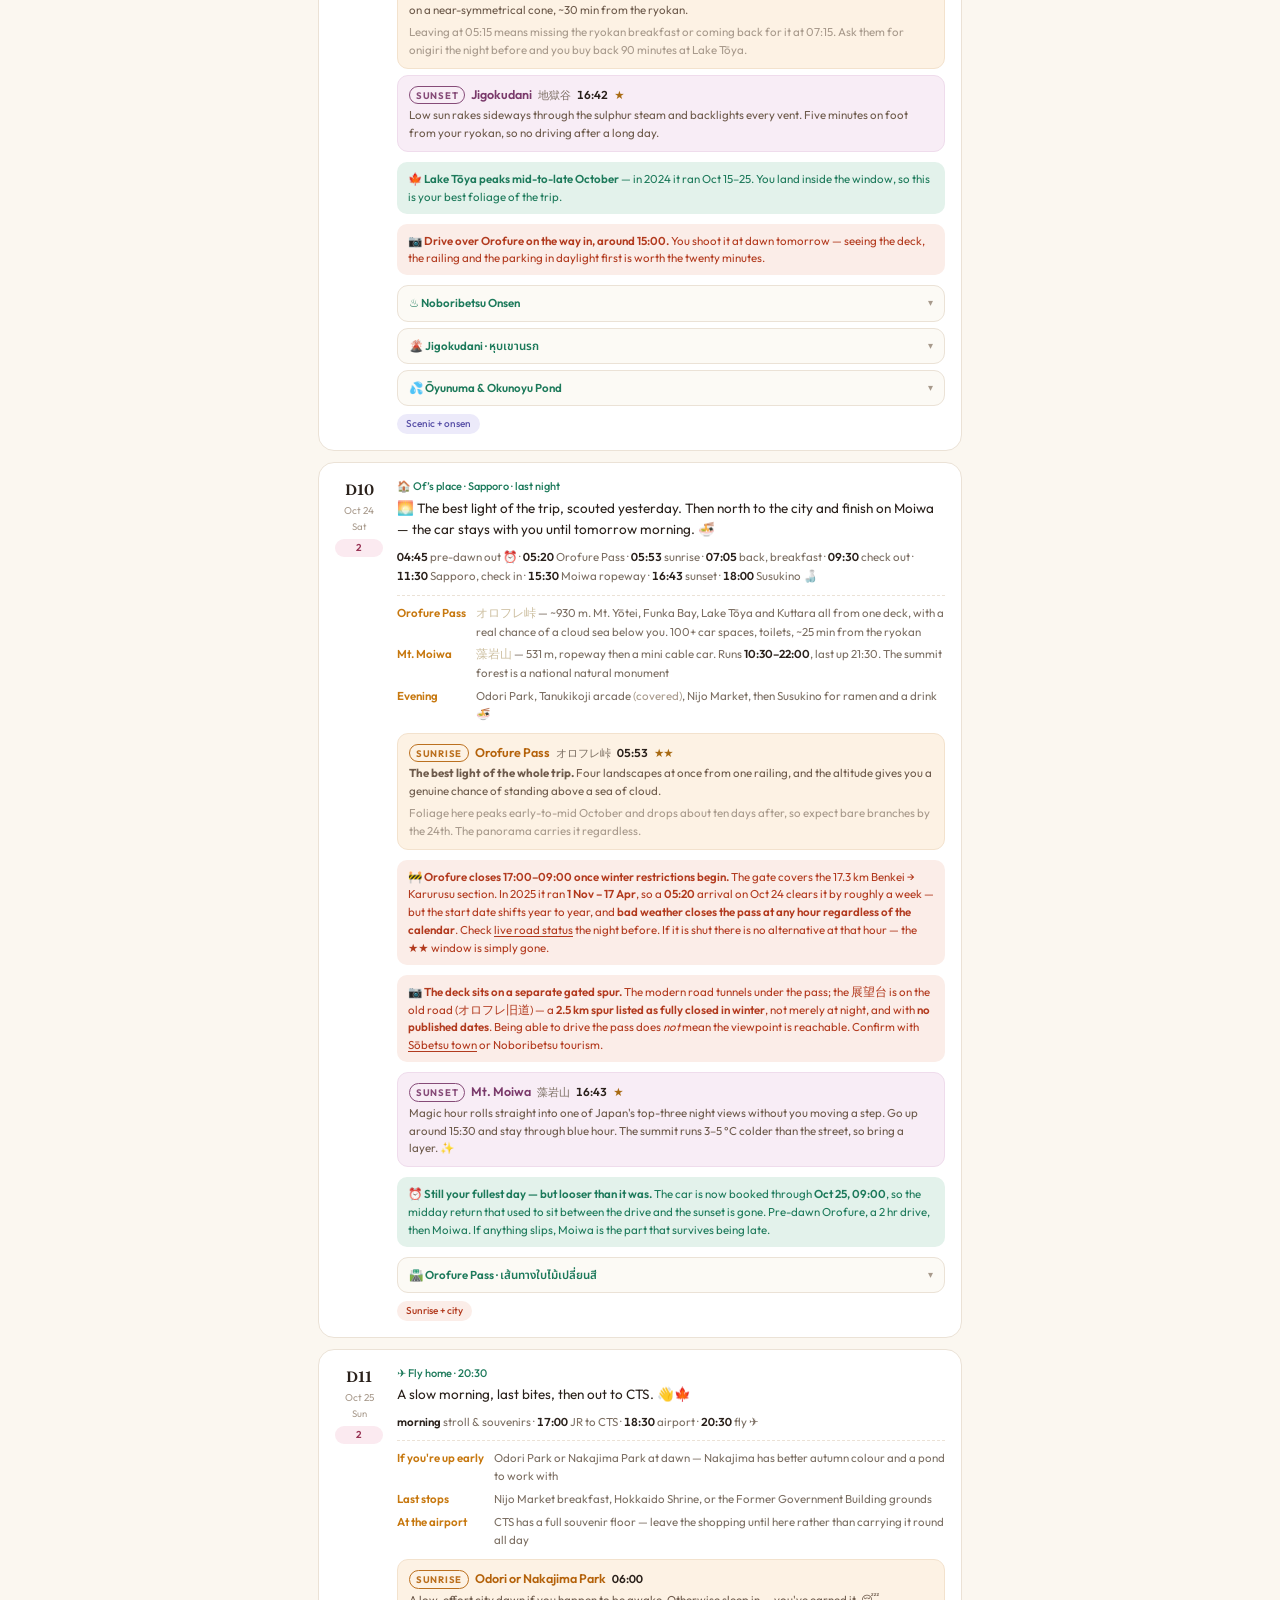
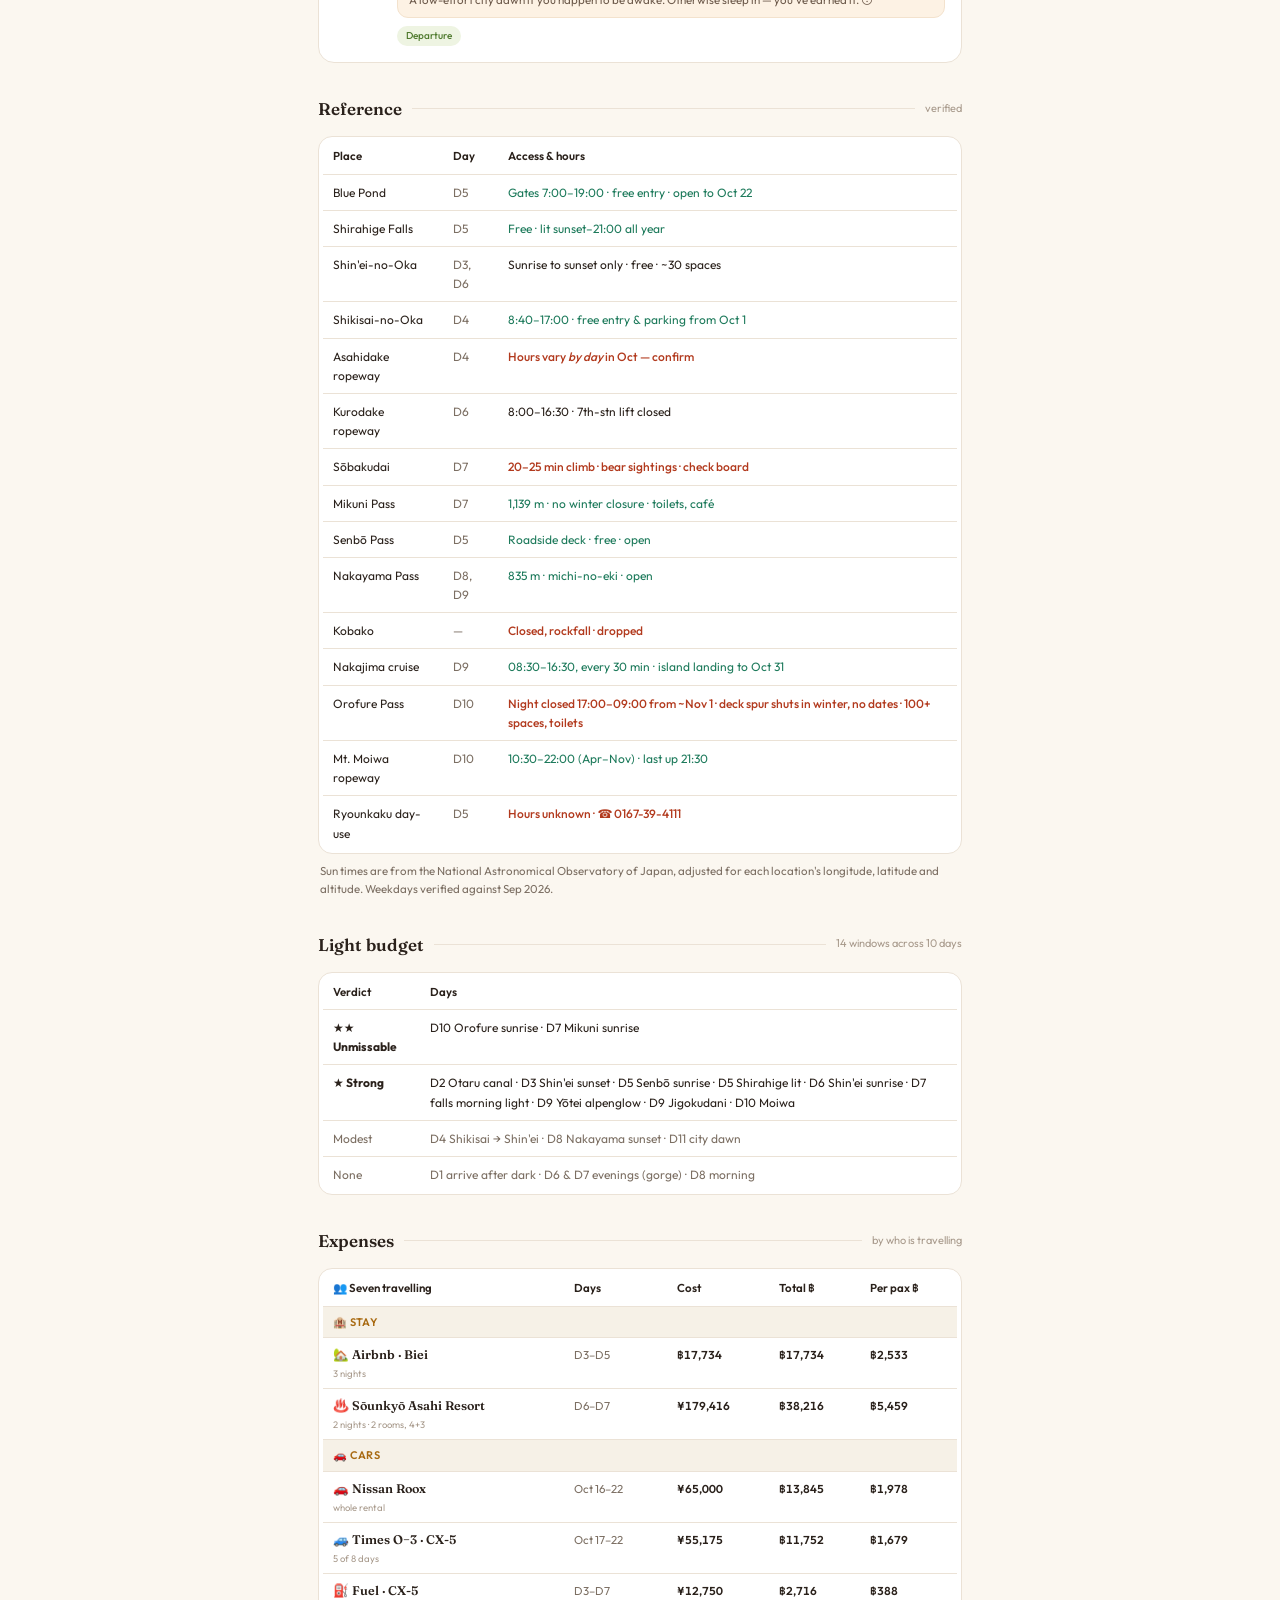
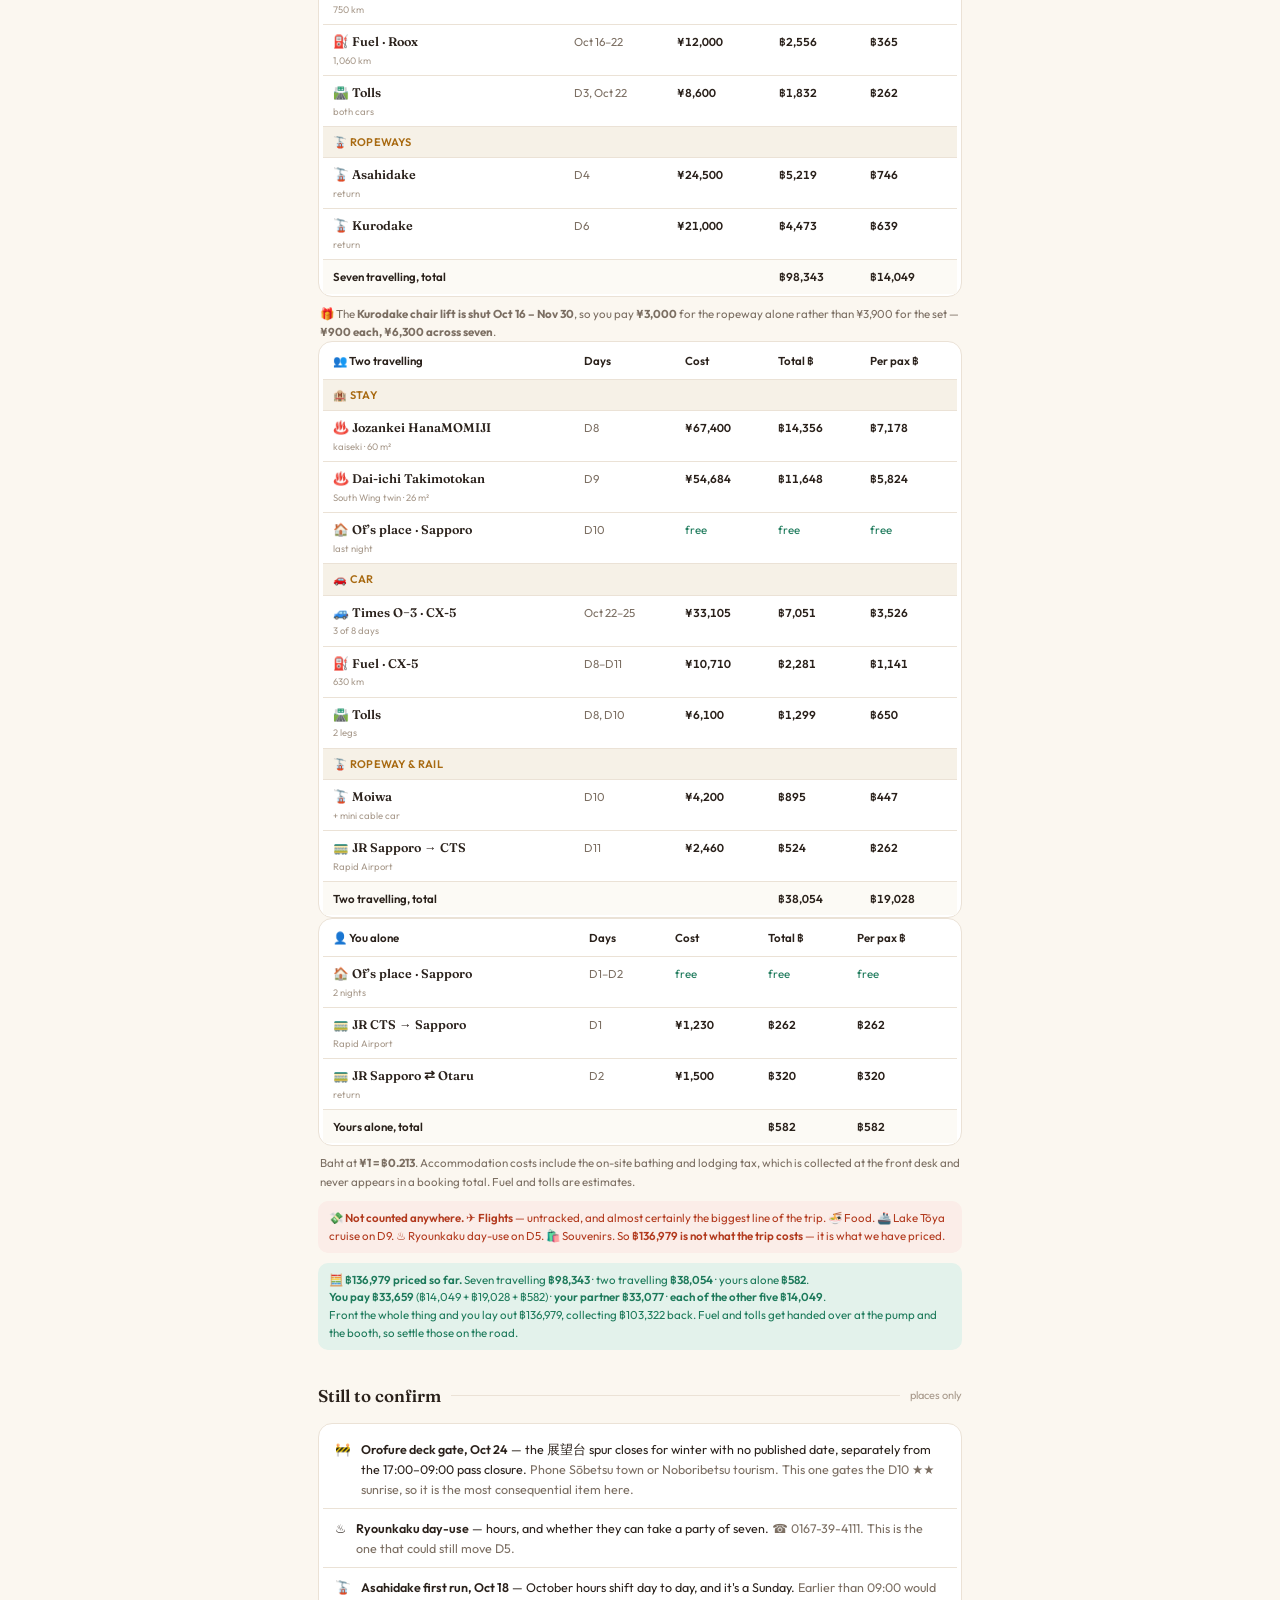
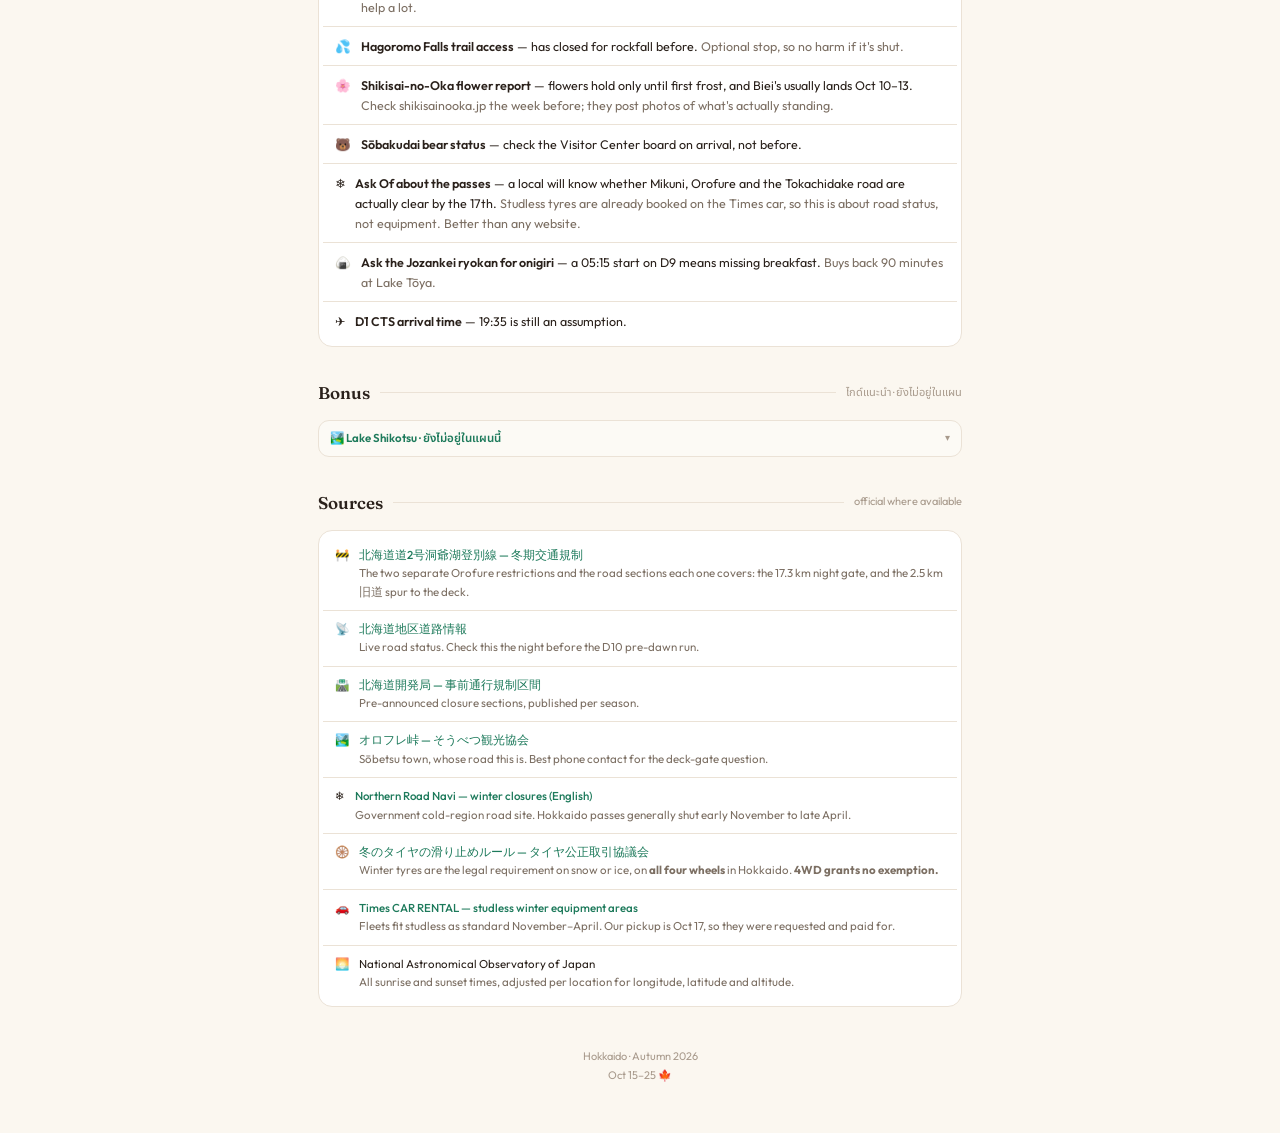
==== commit 544d843f: "Reorganise expenses by who is travelling, group first The section was organised by category - accomm" ====
--- a/index.html
+++ b/index.html
@@ -839,108 +839,68 @@
     </table>
   </div>
 
-  <div class="seclabel" id="cost"><span>Expenses</span><div class="ln"></div><small>booked so far</small></div>
+  <div class="seclabel" id="cost"><span>Expenses</span><div class="ln"></div><small>by who is travelling</small></div>
 
   <div class="tscroll">
     <table class="ref cost">
-      <thead><tr><th>Nights</th><th>Where</th><th>Pax</th><th>Room</th><th>On-site&nbsp;tax</th><th>Total&nbsp;฿</th><th>Per&nbsp;pax&nbsp;฿</th></tr></thead>
+      <thead><tr><th>👥 Seven travelling</th><th>Days</th><th>Cost</th><th>Total&nbsp;฿</th><th>Per&nbsp;pax&nbsp;฿</th></tr></thead>
       <tbody>
-        <tr><td><b>D1–D2</b><s>Oct 15–16</s></td><td>🏠 Of's place · Sapporo</td><td class="m">1</td><td class="g">free</td><td class="m">—</td><td class="g">free</td><td class="g">free</td></tr>
-        <tr class="ph"><td colspan="7">👥 SEVEN TRAVELLING · D3–D7</td></tr>
-        <tr><td><b>D3–D5</b><s>Oct 17–19</s></td><td>🏡 Airbnb · Biei <span class="z">3 nights</span></td><td class="m">7</td><td><span class="amt">฿17,734</span></td><td class="m">none</td><td><span class="amt">฿17,734</span></td><td><span class="amt">฿2,533</span></td></tr>
-        <tr><td><b>D6–D7</b><s>Oct 20–21</s></td><td>♨️ Sōunkyō Onsen Asahi Resort <span class="z">2 nights · 2 rooms, 4 + 3</span></td><td class="m">7</td><td><span class="amt">¥174,516</span></td><td><span class="amt">¥4,900</span></td><td><span class="amt">฿38,216</span></td><td><span class="amt">฿5,459</span></td></tr>
-        <tr class="tot"><td colspan="4">Split seven ways</td><td class="m"></td><td><span class="amt">฿55,950</span></td><td><span class="amt">฿7,992</span></td></tr>
-        <tr class="ph"><td colspan="7">👥 TWO TRAVELLING · D8–D10</td></tr>
-        <tr><td><b>D8</b><s>Oct 22</s></td><td>♨️ Jozankei HanaMOMIJI <span class="z">kaiseki + breakfast · 60 m²</span></td><td class="m">2</td><td><span class="amt">¥66,500</span></td><td><span class="amt">¥900</span></td><td><span class="amt">฿14,356</span></td><td><span class="amt">฿7,178</span></td></tr>
-        <tr><td><b>D9</b><s>Oct 23</s></td><td>♨️ Dai-ichi Takimotokan <span class="z">Superior South Wing twin, 26 m² · Early Bird 30</span></td><td class="m">2</td><td><span class="amt">¥53,784</span></td><td><span class="amt">¥900</span></td><td><span class="amt">฿11,648</span></td><td><span class="amt">฿5,824</span></td></tr>
-        <tr><td><b>D10</b><s>Oct 24</s></td><td>🏠 Of’s place · Sapporo</td><td class="m">2</td><td class="g">free</td><td class="m">—</td><td class="g">free</td><td class="g">free</td></tr>
-        <tr class="tot"><td colspan="4">Split two ways</td><td class="m"></td><td><span class="amt">฿26,004</span></td><td><span class="amt">฿13,002</span></td></tr>
-        <tr class="tot"><td colspan="5">Accommodation, total</td><td><span class="amt">฿81,954</span></td><td class="m">—</td></tr>
+        <tr class="ph"><td colspan="5">🏨 STAY</td></tr>
+        <tr><td><b>🏡 Airbnb · Biei</b><s>3 nights</s></td><td class="m">D3–D5</td><td><span class="amt">฿17,734</span></td><td><span class="amt">฿17,734</span></td><td><span class="amt">฿2,533</span></td></tr>
+        <tr><td><b>♨️ Sōunkyō Asahi Resort</b><s>2 nights · 2 rooms, 4+3</s></td><td class="m">D6–D7</td><td><span class="amt">¥179,416</span></td><td><span class="amt">฿38,216</span></td><td><span class="amt">฿5,459</span></td></tr>
+        <tr class="ph"><td colspan="5">🚗 CARS</td></tr>
+        <tr><td><b>🚗 Nissan Roox</b><s>whole rental</s></td><td class="m">Oct 16–22</td><td><span class="amt">¥65,000</span></td><td><span class="amt">฿13,845</span></td><td><span class="amt">฿1,978</span></td></tr>
+        <tr><td><b>🚙 Times O−3 · CX-5</b><s>5 of 8 days</s></td><td class="m">Oct 17–22</td><td><span class="amt">¥55,175</span></td><td><span class="amt">฿11,752</span></td><td><span class="amt">฿1,679</span></td></tr>
+        <tr><td><b>⛽ Fuel · CX-5</b><s>750 km</s></td><td class="m">D3–D7</td><td><span class="amt">¥12,750</span></td><td><span class="amt">฿2,716</span></td><td><span class="amt">฿388</span></td></tr>
+        <tr><td><b>⛽ Fuel · Roox</b><s>1,060 km</s></td><td class="m">Oct 16–22</td><td><span class="amt">¥12,000</span></td><td><span class="amt">฿2,556</span></td><td><span class="amt">฿365</span></td></tr>
+        <tr><td><b>🛣️ Tolls</b><s>both cars</s></td><td class="m">D3, Oct 22</td><td><span class="amt">¥8,600</span></td><td><span class="amt">฿1,832</span></td><td><span class="amt">฿262</span></td></tr>
+        <tr class="ph"><td colspan="5">🚡 ROPEWAYS</td></tr>
+        <tr><td><b>🚡 Asahidake</b><s>return</s></td><td class="m">D4</td><td><span class="amt">¥24,500</span></td><td><span class="amt">฿5,219</span></td><td><span class="amt">฿746</span></td></tr>
+        <tr><td><b>🚡 Kurodake</b><s>return</s></td><td class="m">D6</td><td><span class="amt">¥21,000</span></td><td><span class="amt">฿4,473</span></td><td><span class="amt">฿639</span></td></tr>
+        <tr class="tot"><td colspan="3">Seven travelling, total</td><td><span class="amt">฿98,343</span></td><td><span class="amt">฿14,049</span></td></tr>
       </tbody>
     </table>
   </div>
-  <p class="tnote">Baht at <b>¥1 = ฿0.213</b>. On-site tax is collected at the front desk, so it is never inside a booking total.</p>
+  <p class="tnote">🎁 The <b>Kurodake chair lift is shut Oct 16 – Nov 30</b>, so you pay <b>¥3,000</b> for the ropeway alone rather than ¥3,900 for the set — <b>¥900 each, ¥6,300 across seven</b>.</p>
 
   <div class="tscroll">
     <table class="ref cost">
-      <thead><tr><th>Dates</th><th>Vehicle</th><th>Shared&nbsp;by</th><th>Cost</th><th>Total&nbsp;฿</th><th>Per&nbsp;pax&nbsp;฿</th></tr></thead>
+      <thead><tr><th>👥 Two travelling</th><th>Days</th><th>Cost</th><th>Total&nbsp;฿</th><th>Per&nbsp;pax&nbsp;฿</th></tr></thead>
       <tbody>
-        <tr class="ph"><td colspan="6">👥 SEVEN TRAVELLING · Oct 16–22 · D2–D7</td></tr>
-        <tr><td><b>Oct 16–22</b><s>7 days, all</s></td><td>🚗 Nissan Roox <span class="z">kei · 4 seats, carrying 3</span></td><td class="m">7</td><td><span class="amt">¥65,000</span></td><td><span class="amt">฿13,845</span></td><td><span class="amt">฿1,978</span></td></tr>
-        <tr><td><b>Oct 17–22</b><s>5 of 8 days</s></td><td>🚙 Times O−3 · CX-5 2000 <span class="z">group share of the rental</span></td><td class="m">7</td><td><span class="amt">¥55,175</span></td><td><span class="amt">฿11,752</span></td><td><span class="amt">฿1,679</span></td></tr>
-        <tr class="tot"><td colspan="2">Split seven ways</td><td class="m">7</td><td><span class="amt">¥120,175</span></td><td><span class="amt">฿25,597</span></td><td><span class="amt">฿3,657</span></td></tr>
-        <tr class="ph"><td colspan="6">👥 TWO TRAVELLING · Oct 22–25 · D8–D11</td></tr>
-        <tr><td><b>Oct 22–25</b><s>3 of 8 days</s></td><td>🚙 Times O−3 · CX-5 2000 <span class="z">remaining share, pair only</span></td><td class="m">2</td><td><span class="amt">¥33,105</span></td><td><span class="amt">฿7,051</span></td><td><span class="amt">฿3,526</span></td></tr>
-        <tr class="tot"><td colspan="2">Split two ways</td><td class="m">2</td><td><span class="amt">¥33,105</span></td><td><span class="amt">฿7,051</span></td><td><span class="amt">฿3,526</span></td></tr>
-        <tr class="tot"><td colspan="3">Cars, total</td><td><span class="amt">¥153,280</span></td><td><span class="amt">฿32,648</span></td><td class="m">—</td></tr>
+        <tr class="ph"><td colspan="5">🏨 STAY</td></tr>
+        <tr><td><b>♨️ Jozankei HanaMOMIJI</b><s>kaiseki · 60 m²</s></td><td class="m">D8</td><td><span class="amt">¥67,400</span></td><td><span class="amt">฿14,356</span></td><td><span class="amt">฿7,178</span></td></tr>
+        <tr><td><b>♨️ Dai-ichi Takimotokan</b><s>South Wing twin · 26 m²</s></td><td class="m">D9</td><td><span class="amt">¥54,684</span></td><td><span class="amt">฿11,648</span></td><td><span class="amt">฿5,824</span></td></tr>
+        <tr><td><b>🏠 Of’s place · Sapporo</b><s>last night</s></td><td class="m">D10</td><td class="g">free</td><td class="g">free</td><td class="g">free</td></tr>
+        <tr class="ph"><td colspan="5">🚗 CAR</td></tr>
+        <tr><td><b>🚙 Times O−3 · CX-5</b><s>3 of 8 days</s></td><td class="m">Oct 22–25</td><td><span class="amt">¥33,105</span></td><td><span class="amt">฿7,051</span></td><td><span class="amt">฿3,526</span></td></tr>
+        <tr><td><b>⛽ Fuel · CX-5</b><s>630 km</s></td><td class="m">D8–D11</td><td><span class="amt">¥10,710</span></td><td><span class="amt">฿2,281</span></td><td><span class="amt">฿1,141</span></td></tr>
+        <tr><td><b>🛣️ Tolls</b><s>2 legs</s></td><td class="m">D8, D10</td><td><span class="amt">¥6,100</span></td><td><span class="amt">฿1,299</span></td><td><span class="amt">฿650</span></td></tr>
+        <tr class="ph"><td colspan="5">🚡 ROPEWAY &amp; RAIL</td></tr>
+        <tr><td><b>🚡 Moiwa</b><s>+ mini cable car</s></td><td class="m">D10</td><td><span class="amt">¥4,200</span></td><td><span class="amt">฿895</span></td><td><span class="amt">฿447</span></td></tr>
+        <tr><td><b>🚃 JR Sapporo → CTS</b><s>Rapid Airport</s></td><td class="m">D11</td><td><span class="amt">¥2,460</span></td><td><span class="amt">฿524</span></td><td><span class="amt">฿262</span></td></tr>
+        <tr class="tot"><td colspan="3">Two travelling, total</td><td><span class="amt">฿38,054</span></td><td><span class="amt">฿19,028</span></td></tr>
       </tbody>
     </table>
   </div>
 
   <div class="tscroll">
     <table class="ref cost">
-      <thead><tr><th>Running cost</th><th>Basis</th><th>Shared&nbsp;by</th><th>JPY</th><th>Total&nbsp;฿</th><th>Per&nbsp;pax&nbsp;฿</th></tr></thead>
+      <thead><tr><th>👤 You alone</th><th>Days</th><th>Cost</th><th>Total&nbsp;฿</th><th>Per&nbsp;pax&nbsp;฿</th></tr></thead>
       <tbody>
-        <tr class="ph"><td colspan="6">👥 SEVEN TRAVELLING · Oct 16–22</td></tr>
-        <tr><td><b>⛽ Fuel · CX-5</b><s>750 km</s></td><td class="m">D3–D7 at 10 km/L, ¥170/L</td><td class="m">7</td><td><span class="amt">¥12,750</span></td><td><span class="amt">฿2,716</span></td><td><span class="amt">฿388</span></td></tr>
-        <tr><td><b>⛽ Fuel · Roox</b><s>1,060 km</s></td><td class="m">whole rental at 15 km/L, ¥170/L</td><td class="m">7</td><td><span class="amt">¥12,000</span></td><td><span class="amt">฿2,556</span></td><td><span class="amt">฿365</span></td></tr>
-        <tr><td><b>🛣️ Tolls</b><s>3 legs</s></td><td class="m">D3 both cars, plus the Roox back on Oct 22</td><td class="m">7</td><td><span class="amt">¥8,600</span></td><td><span class="amt">฿1,832</span></td><td><span class="amt">฿262</span></td></tr>
-        <tr class="tot"><td colspan="2">Split seven ways</td><td class="m">7</td><td><span class="amt">¥33,350</span></td><td><span class="amt">฿7,104</span></td><td><span class="amt">฿1,015</span></td></tr>
-        <tr class="ph"><td colspan="6">👥 TWO TRAVELLING · Oct 22–25</td></tr>
-        <tr><td><b>⛽ Fuel · CX-5</b><s>630 km</s></td><td class="m">D8–D11, including the 277 km haul</td><td class="m">2</td><td><span class="amt">¥10,710</span></td><td><span class="amt">฿2,281</span></td><td><span class="amt">฿1,141</span></td></tr>
-        <tr><td><b>🛣️ Tolls</b><s>2 legs</s></td><td class="m">D8 south, D10 Noboribetsu → Sapporo</td><td class="m">2</td><td><span class="amt">¥6,100</span></td><td><span class="amt">฿1,299</span></td><td><span class="amt">฿650</span></td></tr>
-        <tr class="tot"><td colspan="2">Split two ways</td><td class="m">2</td><td><span class="amt">¥16,810</span></td><td><span class="amt">฿3,580</span></td><td><span class="amt">฿1,791</span></td></tr>
-        <tr class="tot"><td colspan="3">Running costs, total</td><td><span class="amt">¥50,160</span></td><td><span class="amt">฿10,684</span></td><td class="m">—</td></tr>
+        <tr><td><b>🏠 Of’s place · Sapporo</b><s>2 nights</s></td><td class="m">D1–D2</td><td class="g">free</td><td class="g">free</td><td class="g">free</td></tr>
+        <tr><td><b>🚃 JR CTS → Sapporo</b><s>Rapid Airport</s></td><td class="m">D1</td><td><span class="amt">¥1,230</span></td><td><span class="amt">฿262</span></td><td><span class="amt">฿262</span></td></tr>
+        <tr><td><b>🚃 JR Sapporo ⇄ Otaru</b><s>return</s></td><td class="m">D2</td><td><span class="amt">¥1,500</span></td><td><span class="amt">฿320</span></td><td><span class="amt">฿320</span></td></tr>
+        <tr class="tot"><td colspan="3">Yours alone, total</td><td><span class="amt">฿582</span></td><td><span class="amt">฿582</span></td></tr>
       </tbody>
     </table>
   </div>
-
-  <div class="tscroll">
-    <table class="ref cost">
-      <thead><tr><th>Ropeways &amp; rail</th><th>Day</th><th>Pax</th><th>Each</th><th>Total</th><th>Total&nbsp;฿</th><th>Per&nbsp;pax&nbsp;฿</th></tr></thead>
-      <tbody>
-        <tr class="ph"><td colspan="7">👥 SEVEN TRAVELLING</td></tr>
-        <tr><td><b>🚡 Asahidake ropeway</b><s>return</s></td><td class="m">D4</td><td class="m">7</td><td><span class="amt">¥3,500</span></td><td><span class="amt">¥24,500</span></td><td><span class="amt">฿5,219</span></td><td><span class="amt">฿746</span></td></tr>
-        <tr><td><b>🚡 Kurodake ropeway</b><s>return</s></td><td class="m">D6</td><td class="m">7</td><td><span class="amt">¥3,000</span></td><td><span class="amt">¥21,000</span></td><td><span class="amt">฿4,473</span></td><td><span class="amt">฿639</span></td></tr>
-        <tr class="tot"><td colspan="4">Split seven ways</td><td class="m"></td><td><span class="amt">฿9,692</span></td><td><span class="amt">฿1,385</span></td></tr>
-        <tr class="ph"><td colspan="7">👥 TWO TRAVELLING</td></tr>
-        <tr><td><b>🚡 Moiwa ropeway</b><s>+ mini cable car</s></td><td class="m">D10</td><td class="m">2</td><td><span class="amt">¥2,100</span></td><td><span class="amt">¥4,200</span></td><td><span class="amt">฿895</span></td><td><span class="amt">฿447</span></td></tr>
-        <tr><td><b>🚃 JR Sapporo → CTS</b><s>Rapid Airport</s></td><td class="m">D11</td><td class="m">2</td><td><span class="amt">¥1,230</span></td><td><span class="amt">¥2,460</span></td><td><span class="amt">฿524</span></td><td><span class="amt">฿262</span></td></tr>
-        <tr class="tot"><td colspan="4">Split two ways</td><td class="m"></td><td><span class="amt">฿1,419</span></td><td><span class="amt">฿709</span></td></tr>
-        <tr class="ph"><td colspan="7">👤 SOLO · D1–D2</td></tr>
-        <tr><td><b>🚃 JR CTS → Sapporo</b><s>Rapid Airport</s></td><td class="m">D1</td><td class="m">1</td><td><span class="amt">¥1,230</span></td><td><span class="amt">¥1,230</span></td><td><span class="amt">฿262</span></td><td><span class="amt">฿262</span></td></tr>
-        <tr><td><b>🚃 JR Sapporo ⇄ Otaru</b><s>return</s></td><td class="m">D2</td><td class="m">1</td><td><span class="amt">¥750</span></td><td><span class="amt">¥1,500</span></td><td><span class="amt">฿320</span></td><td><span class="amt">฿320</span></td></tr>
-        <tr class="tot"><td colspan="4">Yours alone</td><td class="m"></td><td><span class="amt">฿582</span></td><td><span class="amt">฿582</span></td></tr>
-        <tr class="tot"><td colspan="4">Ropeways &amp; rail, total</td><td><span class="amt">¥54,890</span></td><td><span class="amt">฿11,693</span></td><td class="m">—</td></tr>
-      </tbody>
-    </table>
-  </div>
-  <p class="tnote">🎁 The <b>Kurodake chair lift is shut Oct 16 – Nov 30</b>, so you pay <b>¥3,000</b> for the ropeway alone rather than ¥3,900 for the ropeway-plus-lift set — <b>¥900 each, ¥6,300 across seven</b>.</p>
-
-  <div class="seclabel"><span>Who pays what</span><div class="ln"></div><small>per person, by phase</small></div>
-  <div class="tscroll">
-    <table class="ref cost">
-      <thead><tr><th>Block</th><th>👥 Seven<br><small>each</small></th><th>👥 Seven<br><small>×7</small></th><th>👥 Two<br><small>each</small></th><th>👥 Two<br><small>×2</small></th><th>👤 Solo</th></tr></thead>
-      <tbody>
-        <tr><td><b>🏨 Accommodation</b><s>10 nights</s></td><td><span class="amt">฿7,992</span></td><td class="m"><span class="amt">฿55,950</span></td><td><span class="amt">฿13,002</span></td><td class="m"><span class="amt">฿26,004</span></td><td class="m">—</td></tr>
-        <tr><td><b>🚗 Cars</b><s>rental only</s></td><td><span class="amt">฿3,657</span></td><td class="m"><span class="amt">฿25,597</span></td><td><span class="amt">฿3,526</span></td><td class="m"><span class="amt">฿7,051</span></td><td class="m">—</td></tr>
-        <tr><td><b>⛽ Fuel &amp; tolls</b><s>estimated</s></td><td><span class="amt">฿1,015</span></td><td class="m"><span class="amt">฿7,104</span></td><td><span class="amt">฿1,791</span></td><td class="m"><span class="amt">฿3,580</span></td><td class="m">—</td></tr>
-        <tr><td><b>🚡 Ropeways &amp; rail</b></td><td><span class="amt">฿1,385</span></td><td class="m"><span class="amt">฿9,692</span></td><td><span class="amt">฿709</span></td><td class="m"><span class="amt">฿1,419</span></td><td><span class="amt">฿582</span></td></tr>
-        <tr class="tot"><td>Each person pays</td><td><span class="amt">฿14,049</span></td><td class="m"><span class="amt">฿98,343</span></td><td><span class="amt">฿19,028</span></td><td class="m"><span class="amt">฿38,054</span></td><td><span class="amt">฿582</span></td></tr>
-      </tbody>
-    </table>
-  </div>
-  <p class="tnote">The <b>Two</b> column is what the pair pays <b>on top of</b> their seven-way share, not instead of it.<br>
-    <b>You ฿33,659</b> · <b>your partner ฿33,077</b> · <b>each of the other five ฿14,049</b>. Fronting the whole trip means laying out ฿136,979 and collecting ฿103,322 back.</p>
-
-  <div class="warn">💸 <b>Also still to pay.</b> The <b>Lake Tōya cruise</b> on D9 and <b>Ryounkaku day-use</b> on D5 are both still unpriced. Food is not tracked at all. We skipped the Hokkaido Expressway Pass because at ¥1,925/day it would have cost ¥17,300 to cover only three days of actual expressway use.</div>
-
-  <div class="warn ok">🧮 <b>Where it stands — ฿136,979</b>, everything converted at ¥1 = ฿0.213.<br>
-    Accommodation <b>฿81,954</b> · cars <b>฿32,649</b> · fuel and tolls <b>฿10,684</b> · ropeways and rail <b>฿11,692</b>. <b>Every night is now accounted for.</b><br>
-    <b>Each of the seven: ฿14,049</b> <span class="z">(Airbnb ฿2,533 · Sōunkyō ฿5,459 · car ฿3,657 · fuel ฿753 · tolls ฿262 · Asahidake ฿746 · Kurodake ฿639)</span>.<br>
-    <b>The pair, on top of that: ฿19,028 each</b> <span class="z">(Jozankei ฿7,178 · Takimotokan ฿5,824 · car ฿3,526 · fuel ฿1,141 · tolls ฿650 · Moiwa ฿447 · JR ฿262)</span>.<br>
-    <b>Solo, D1–D2: ฿582</b> <span class="z">(JR in from the airport, and the Otaru return)</span>.<br>
-    Every table now splits by phase, so nobody pays for days they were not there. Fuel and tolls still get handed over at the pump and the booth, so the per-pax figures are for reconciling afterwards rather than collecting up front.</div>
+  <p class="tnote">Baht at <b>¥1 = ฿0.213</b>. Accommodation costs include the on-site bathing and lodging tax, which is collected at the front desk and never appears in a booking total. Fuel and tolls are estimates.</p>
+
+  <div class="warn">💸 <b>Not counted anywhere.</b> ✈️ <b>Flights</b> — untracked, and almost certainly the biggest line of the trip. 🍜 Food. 🚢 Lake Tōya cruise on D9. ♨️ Ryounkaku day-use on D5. 🛍️ Souvenirs. So <b>฿136,979 is not what the trip costs</b> — it is what we have priced.</div>
+
+  <div class="warn ok">🧮 <b>฿136,979 priced so far.</b> Seven travelling <b>฿98,343</b> · two travelling <b>฿38,054</b> · yours alone <b>฿582</b>.<br>
+    <b>You pay ฿33,659</b> <span class="z">(฿14,049 + ฿19,028 + ฿582)</span> · <b>your partner ฿33,077</b> · <b>each of the other five ฿14,049</b>.<br>
+    Front the whole thing and you lay out ฿136,979, collecting ฿103,322 back. Fuel and tolls get handed over at the pump and the booth, so settle those on the road.</div>
 
   <div class="seclabel"><span>Still to confirm</span><div class="ln"></div><small>places only</small></div>
   <ul class="todo">
--- a/assets/style.css
+++ b/assets/style.css
@@ -130,7 +130,7 @@
   table.sum .z{color:var(--faint);font-size:10.5px;}
 
   /* expense tables */
-  table.cost{min-width:760px;}
+  table.cost{min-width:580px;}
   table.cost td{font-size:11.5px;line-height:1.5;}
   table.cost td:first-child{white-space:nowrap;}
   table.cost td:first-child b{display:block;font-family:var(--dis);font-weight:600;font-size:12.5px;}
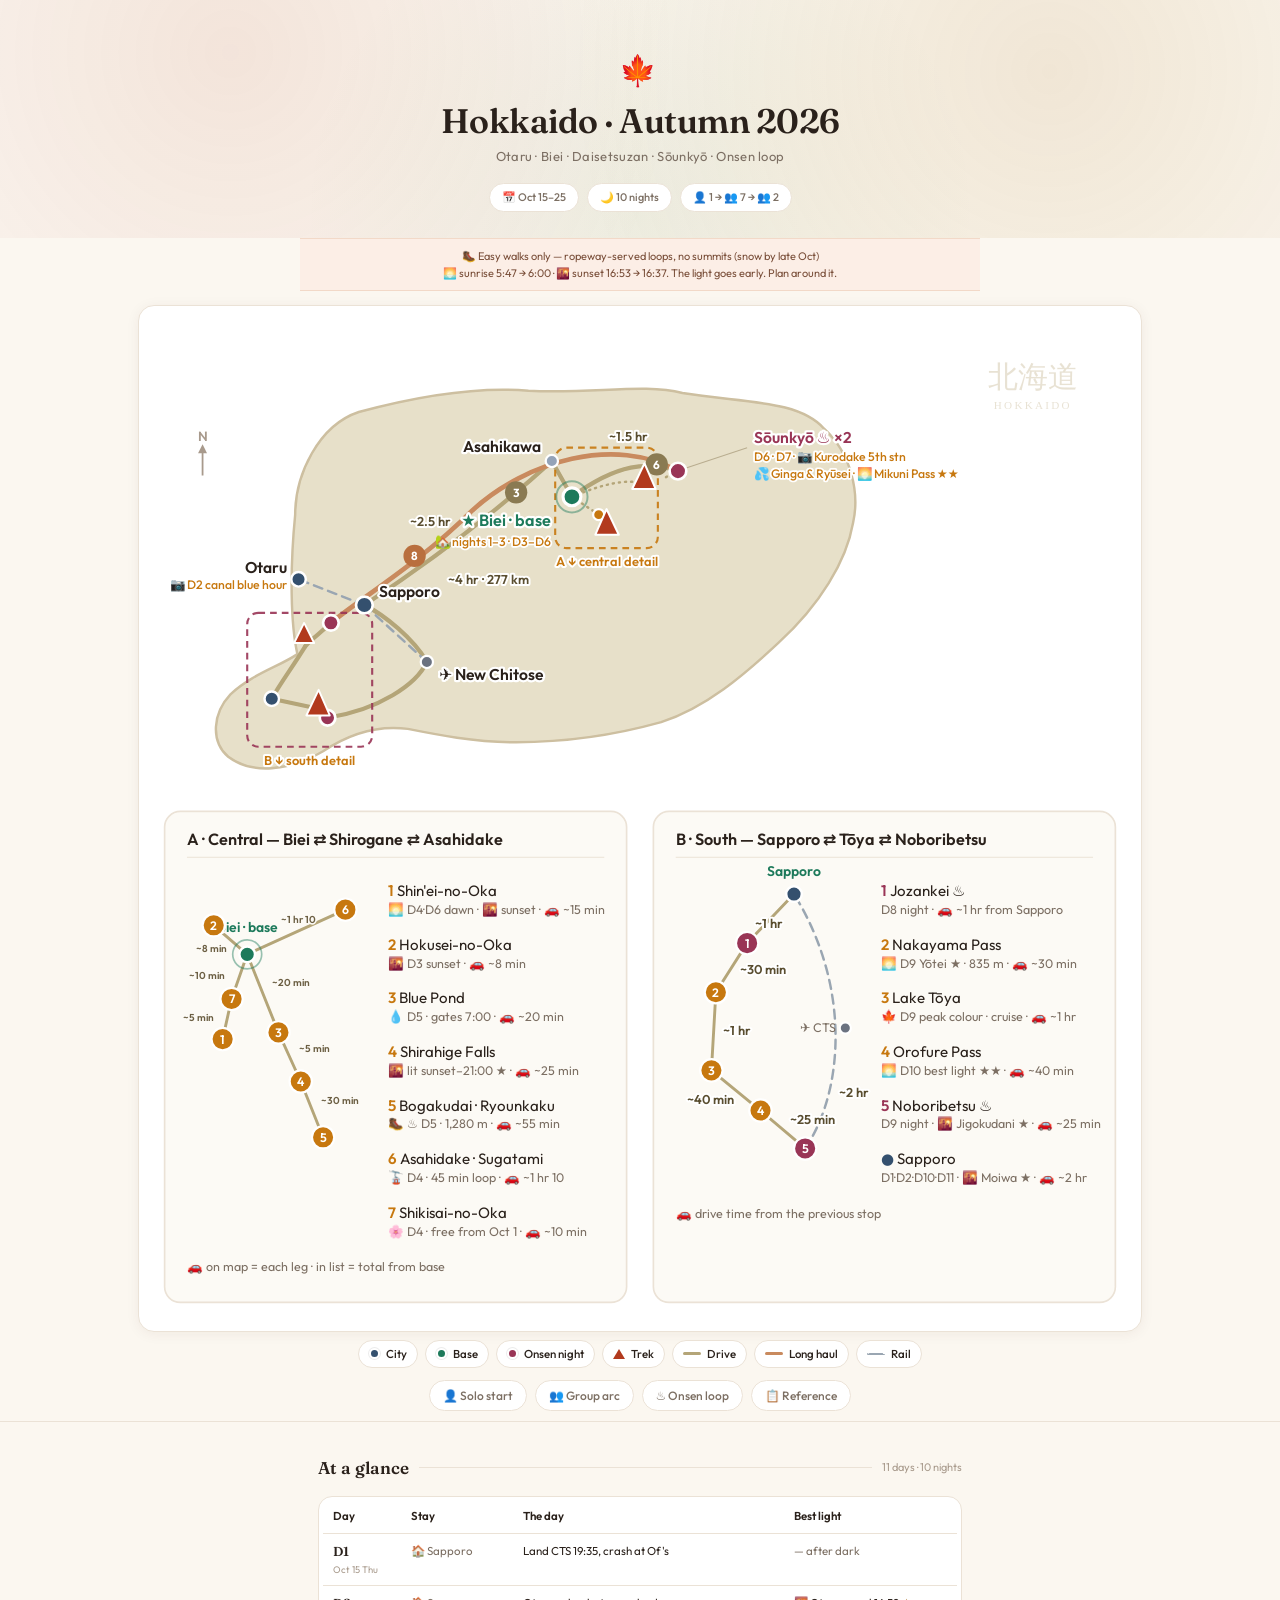
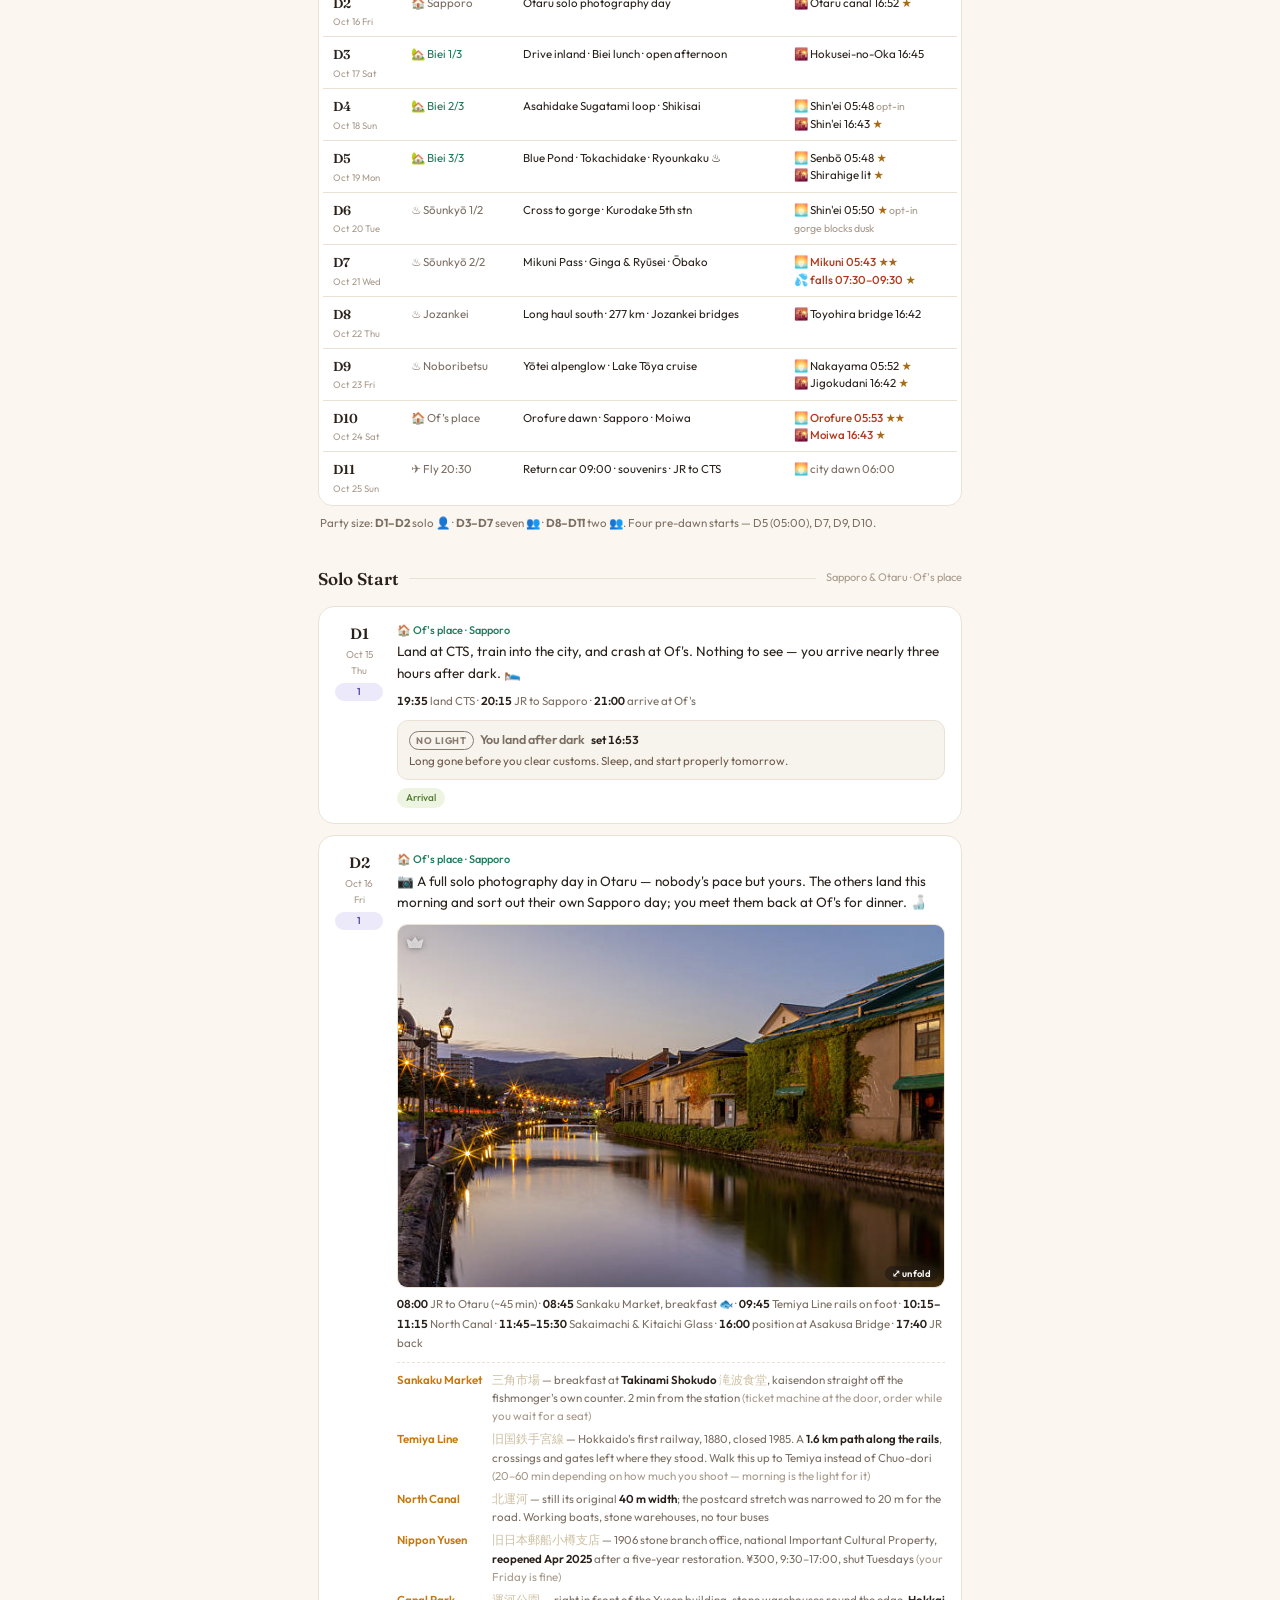
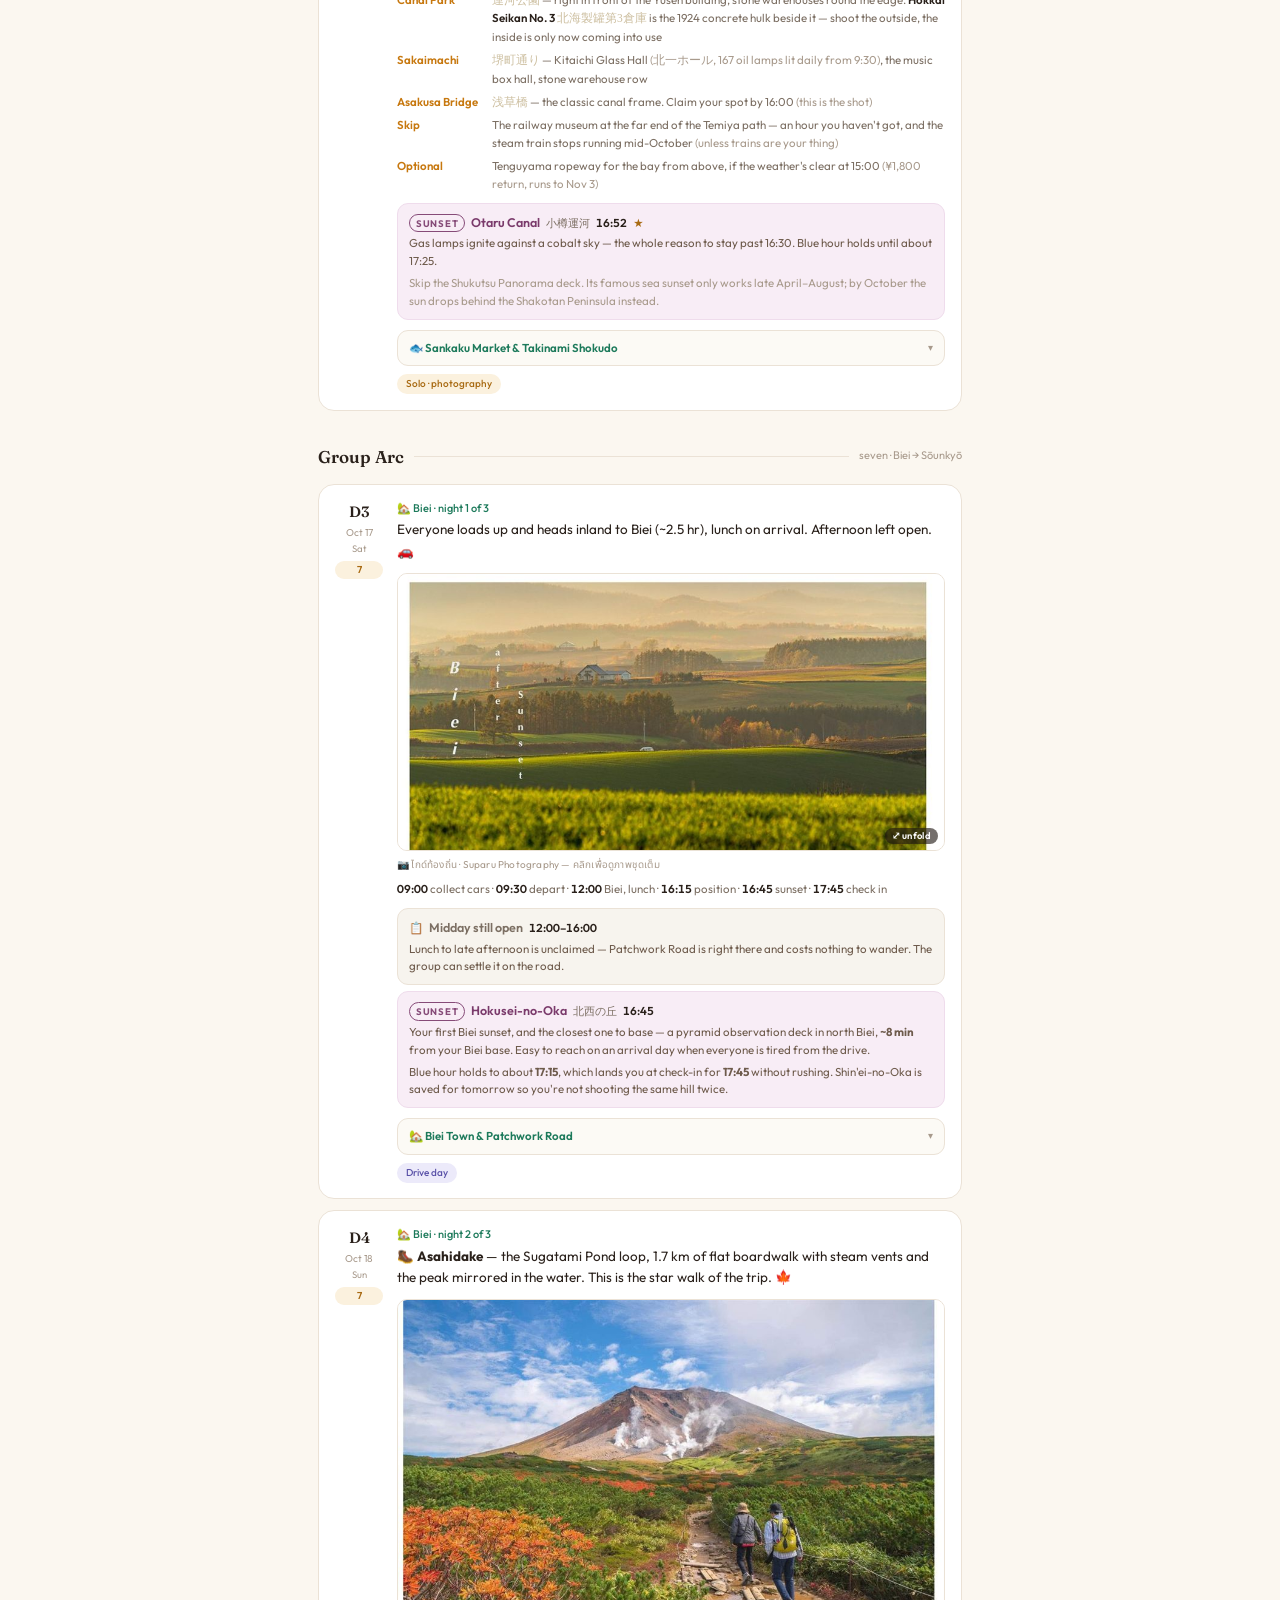
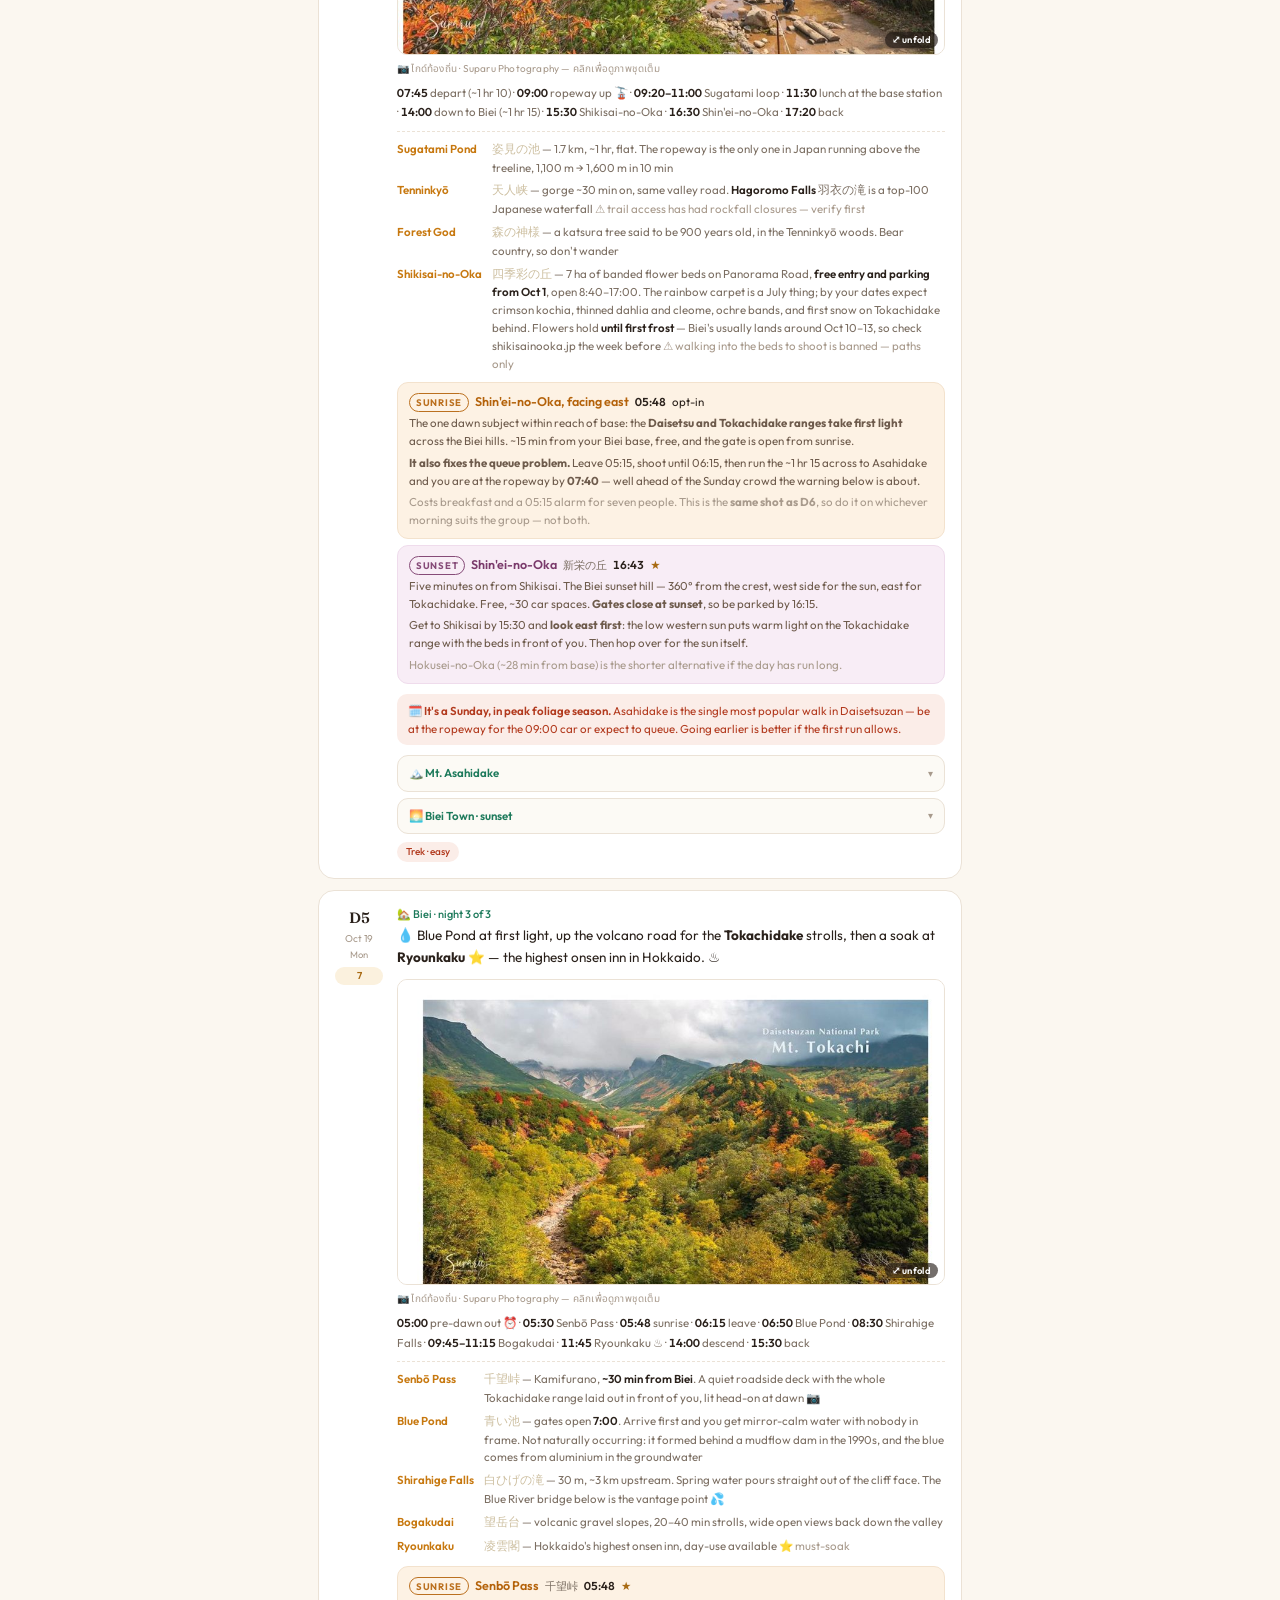
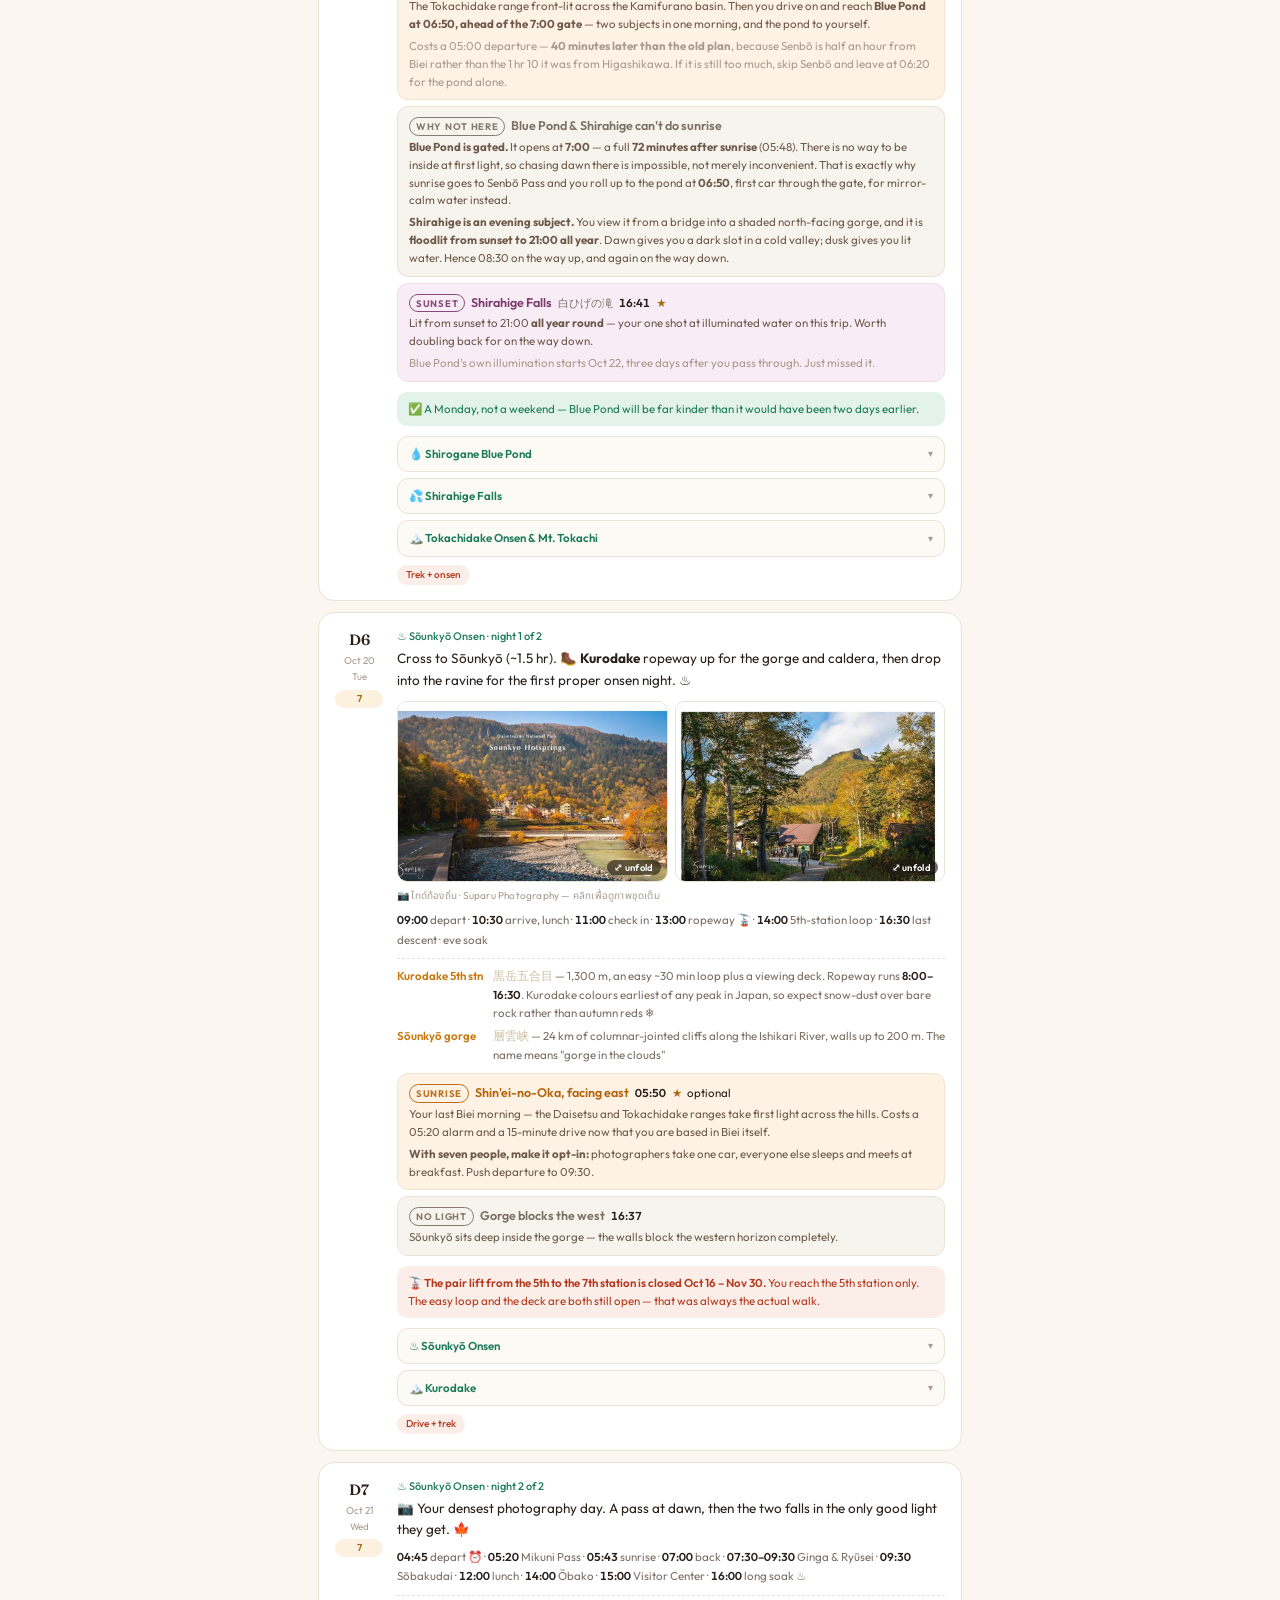
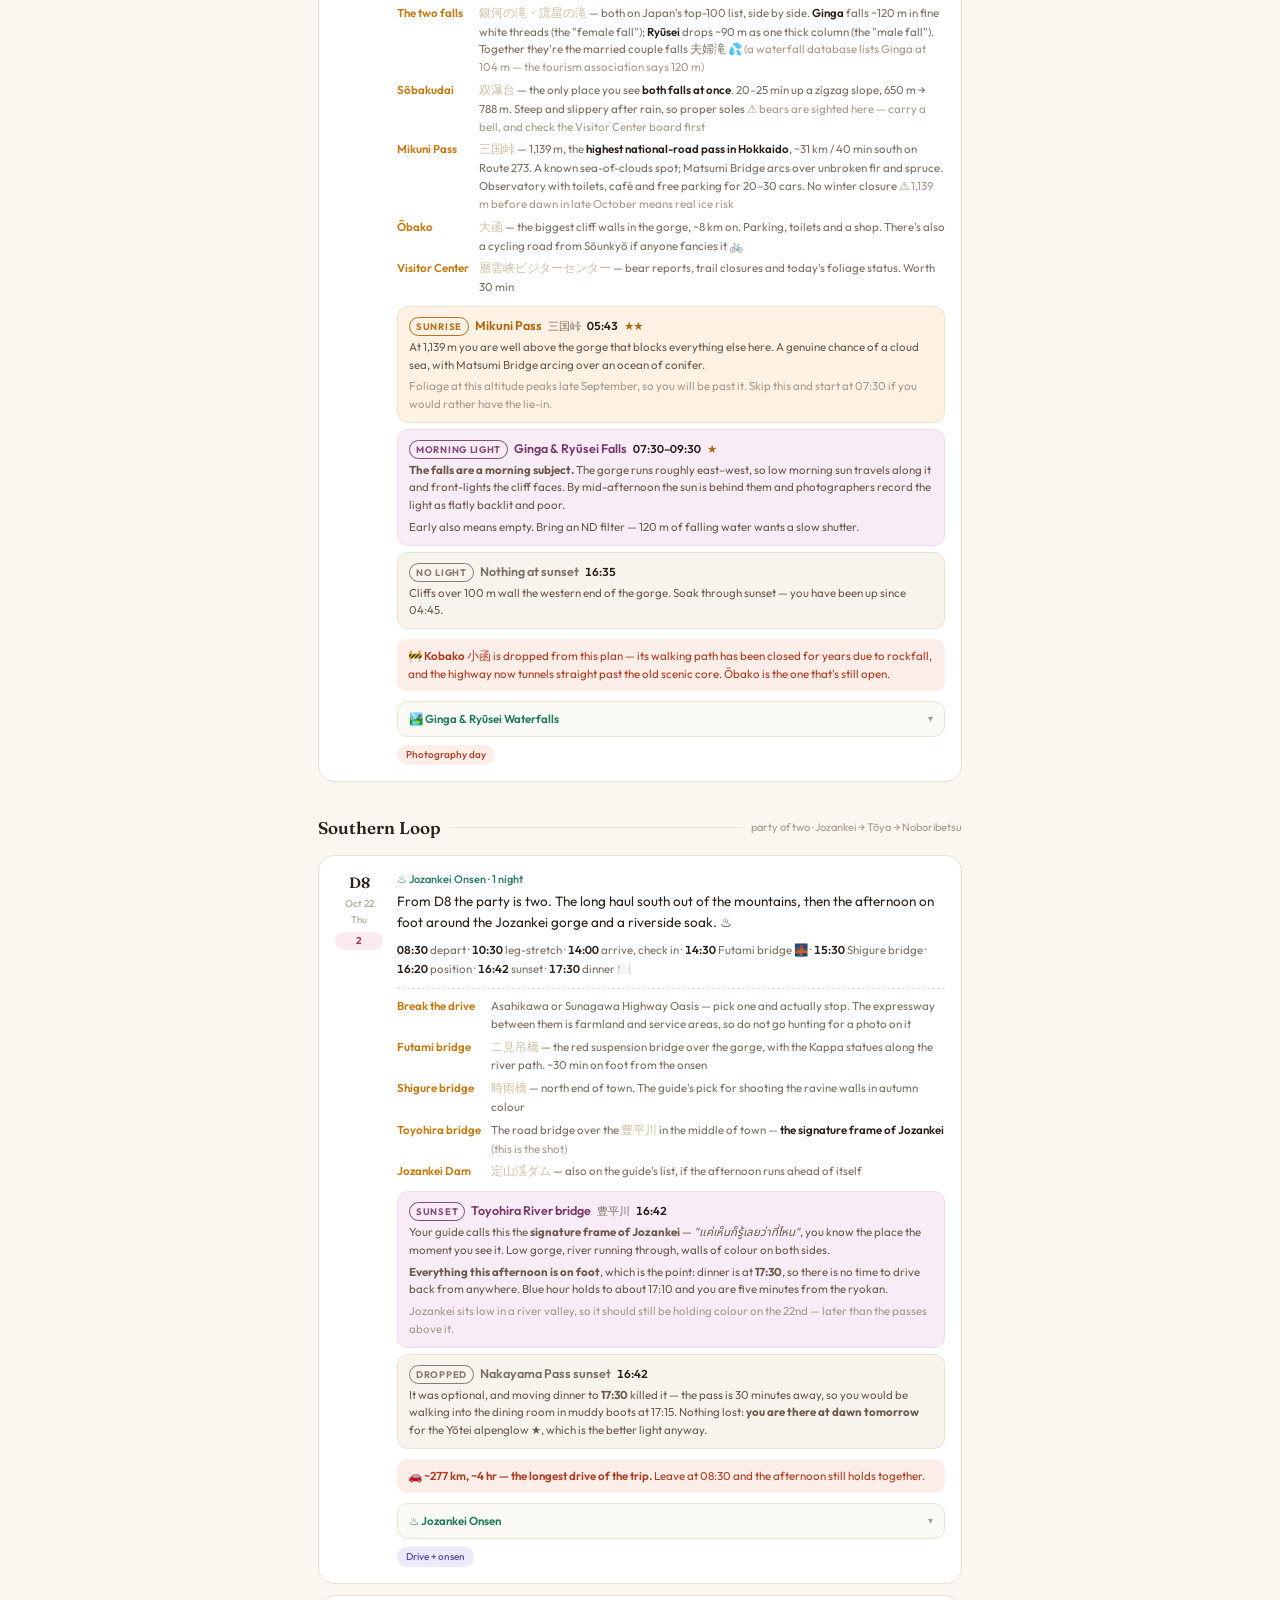
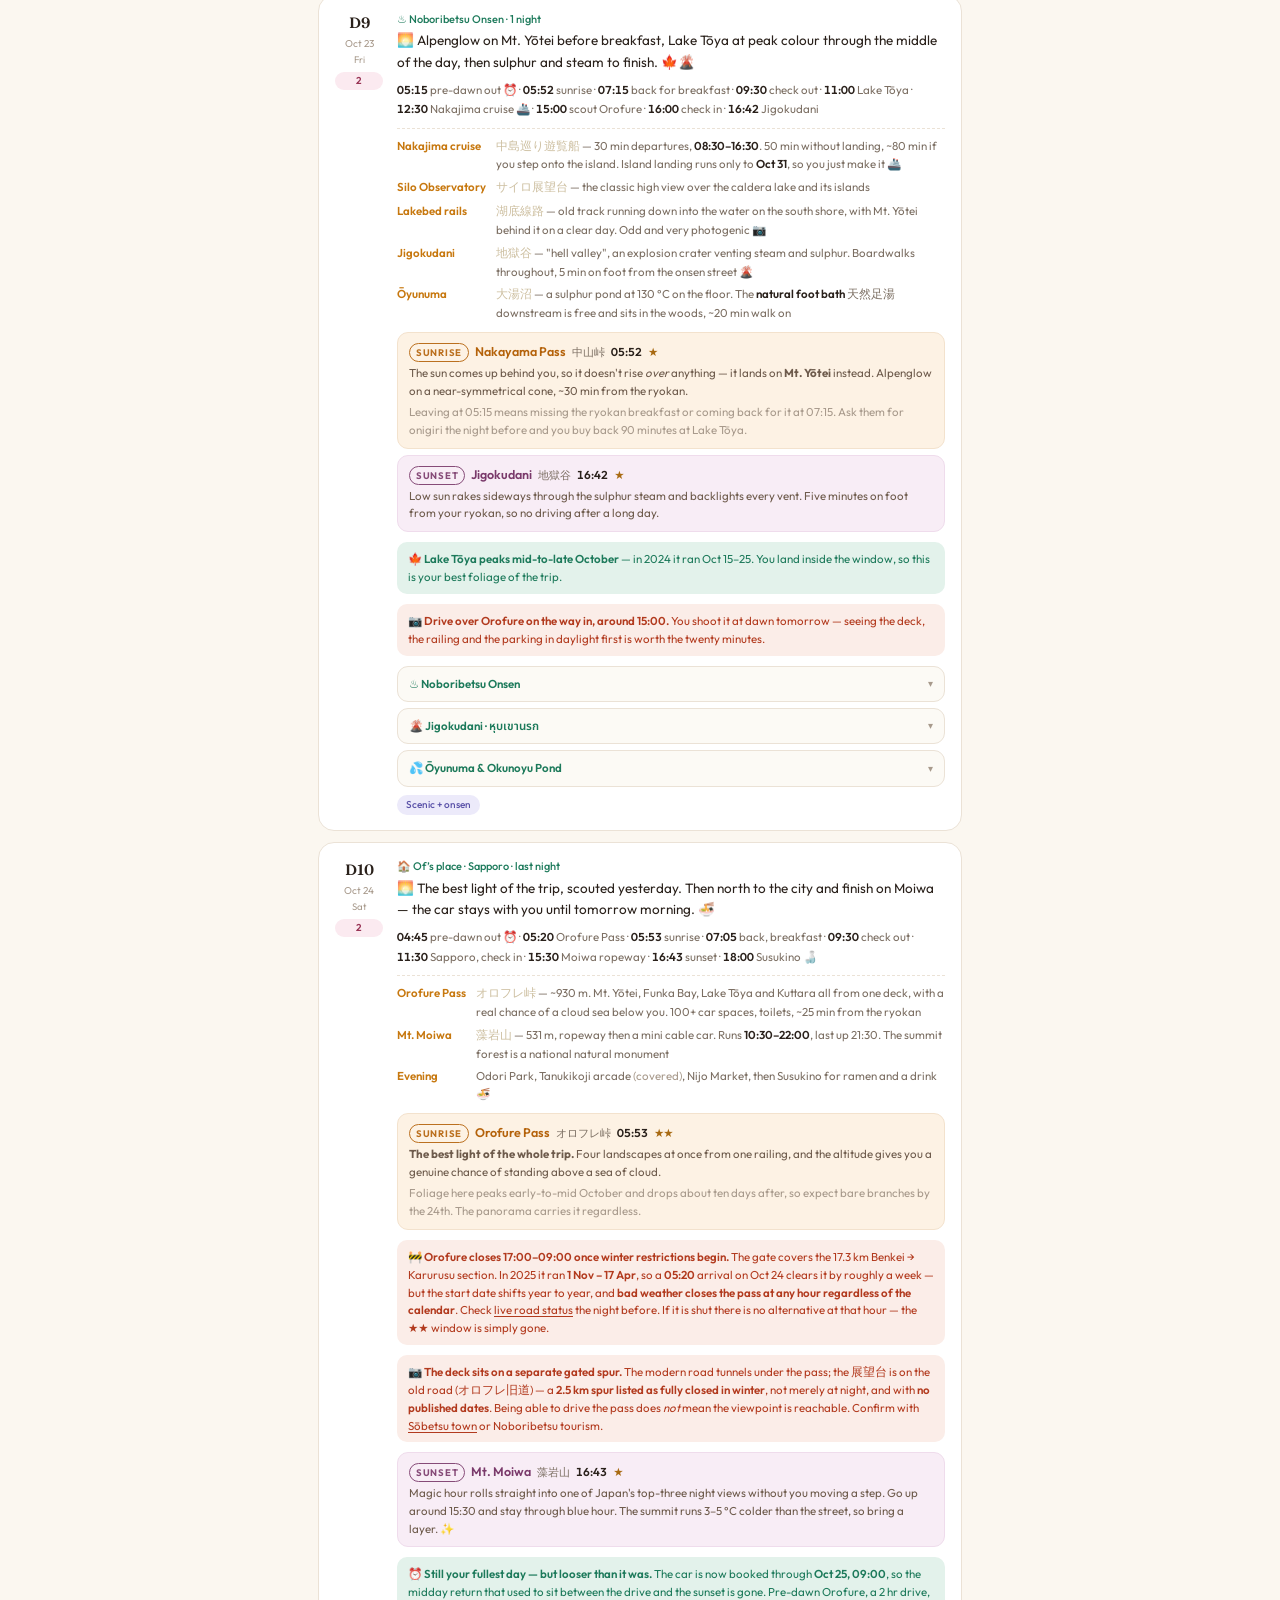
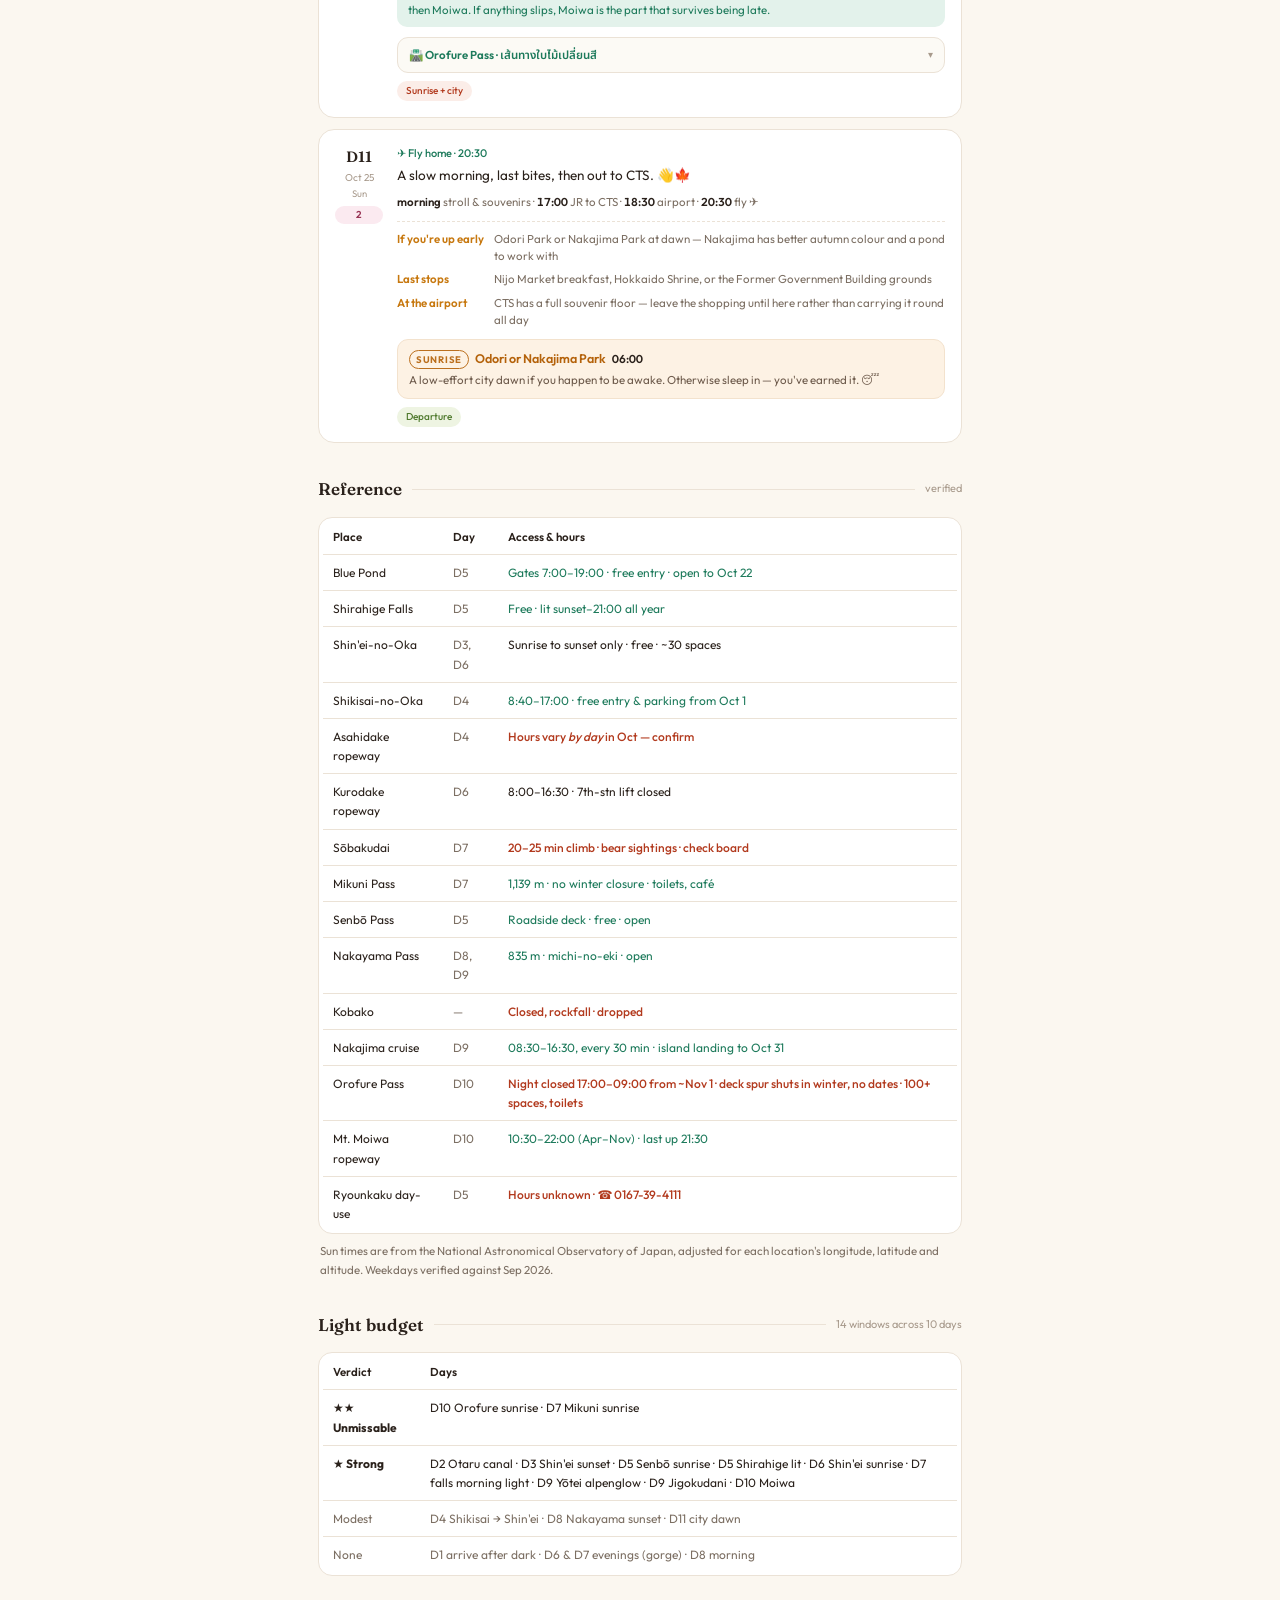
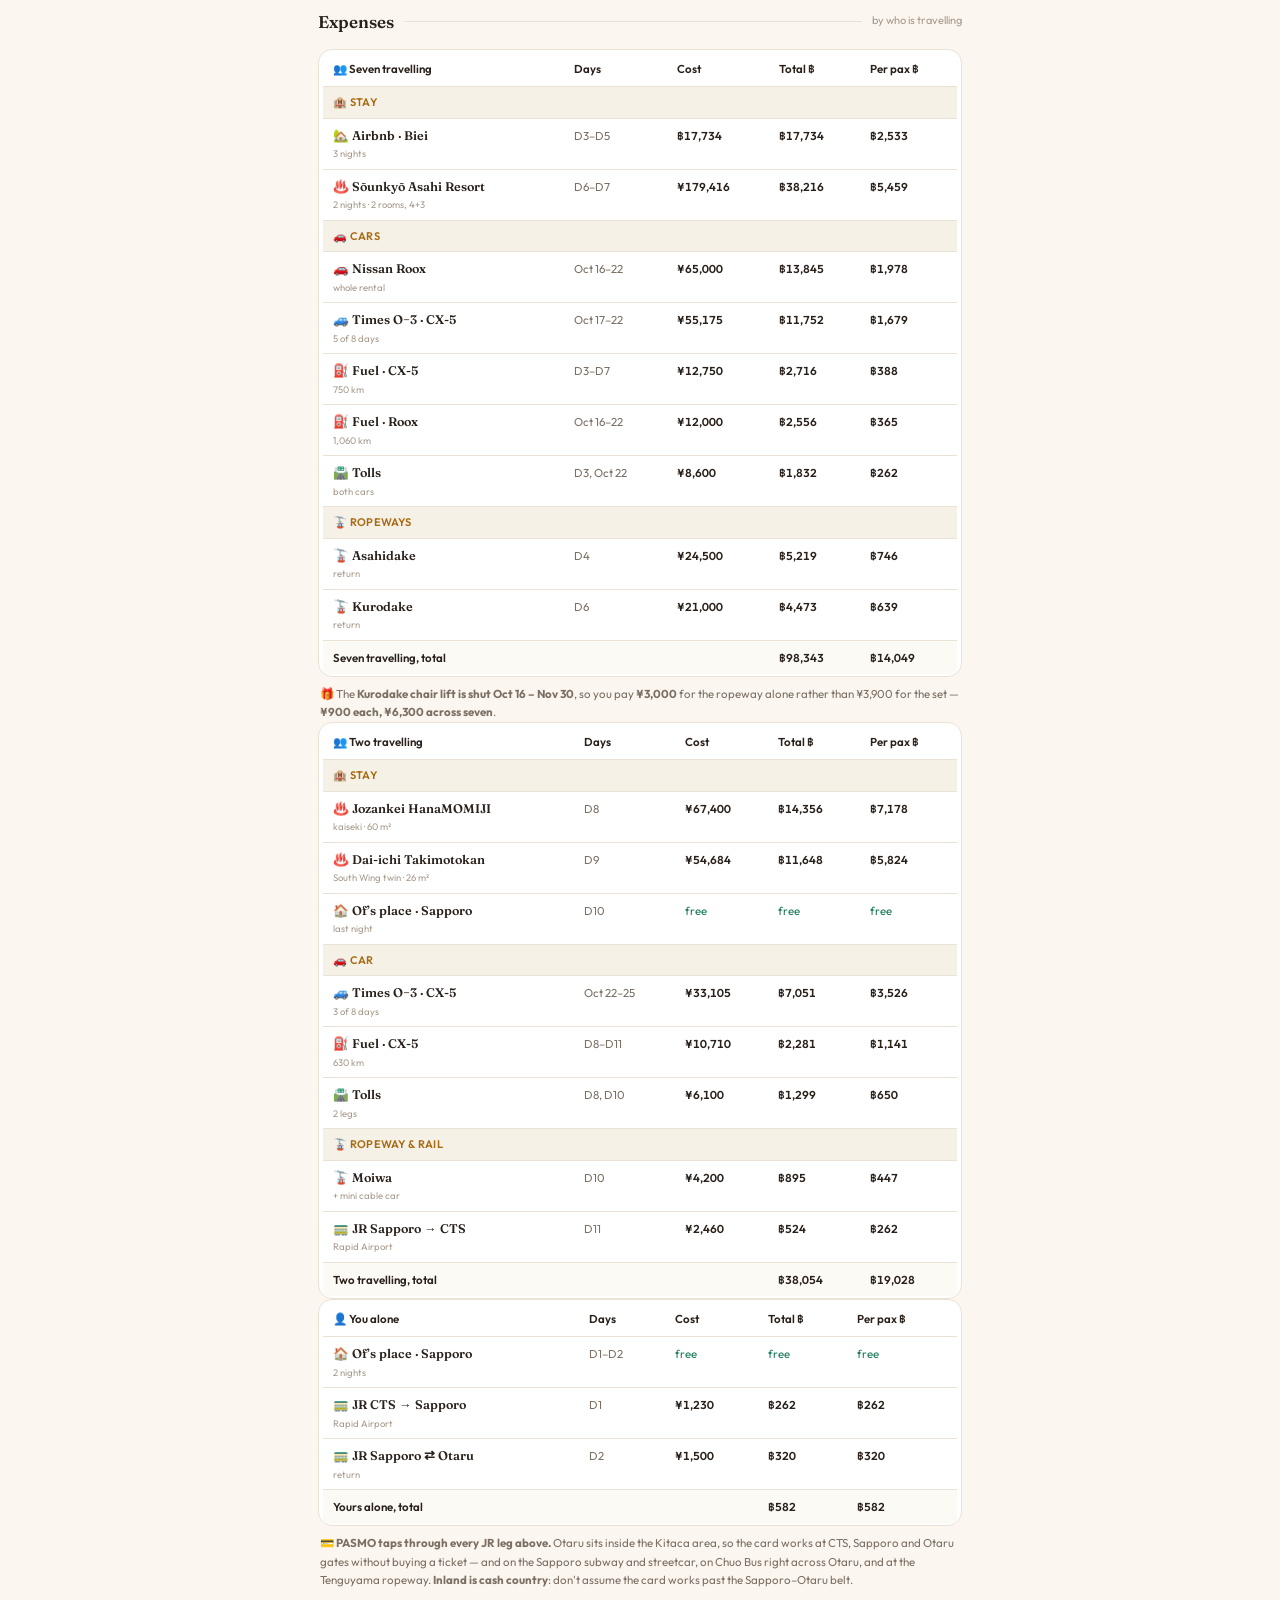
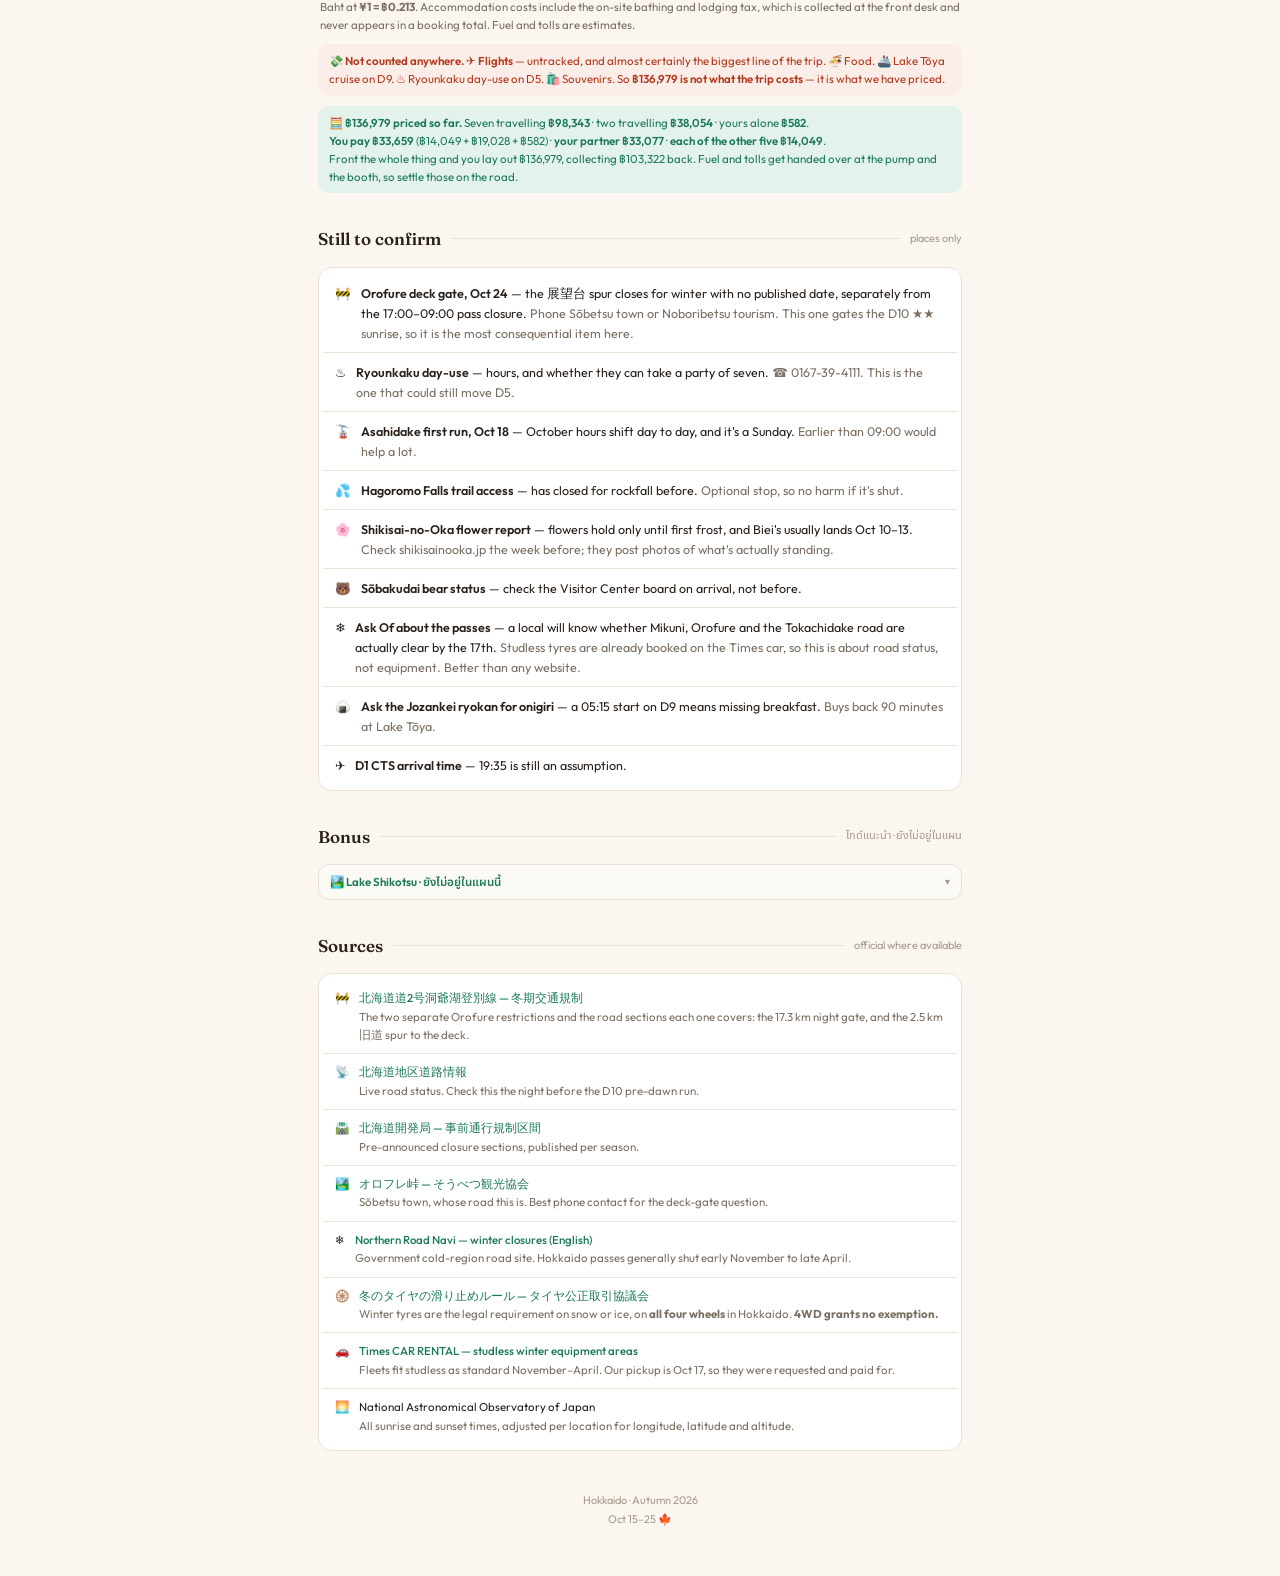
==== commit 0c768895: "Open D2 at Sankaku Market, then walk the Temiya rails to the north canal Breakfast at Takinami Shoku" ====
--- a/index.html
+++ b/index.html
@@ -296,13 +296,18 @@
           <img class="full" src="assets/photos/otaru-canal.jpg" alt="Otaru Canal, enlarged" loading="lazy">
           <span class="hint">⤢ unfold</span></label>
       </div>
-      <div class="times"><b>08:00</b> JR to Otaru (~45 min) · <b>09:00–11:30</b> North Canal &amp; Sakaimachi · <b>11:30</b> sushi 🍣 · <b>13:00</b> glassworks &amp; warehouses · <b>16:00</b> position at Asakusa Bridge · <b>17:40</b> JR back</div>
+      <div class="times"><b>08:00</b> JR to Otaru (~45 min) · <b>08:45</b> Sankaku Market, breakfast 🐟 · <b>09:45</b> Temiya Line rails on foot · <b>10:15–11:15</b> North Canal · <b>11:45–15:30</b> Sakaimachi &amp; Kitaichi Glass · <b>16:00</b> position at Asakusa Bridge · <b>17:40</b> JR back</div>
       <div class="plc">
         <dl>
-          <dt>North Canal</dt><dd><span class="jpn">北運河</span> — the working end of the canal, far quieter than the postcard stretch. Go here first, before the tour buses</dd>
-          <dt>Sakaimachi</dt><dd><span class="jpn">堺町通り</span> — Kitaichi Glass, the music box hall, stone warehouse row</dd>
+          <dt>Sankaku Market</dt><dd><span class="jpn">三角市場</span> — breakfast at <b>Takinami Shokudo</b> <span class="jpn">滝波食堂</span>, kaisendon straight off the fishmonger's own counter. 2 min from the station <span class="z">(ticket machine at the door, order while you wait for a seat)</span></dd>
+          <dt>Temiya Line</dt><dd><span class="jpn">旧国鉄手宮線</span> — Hokkaido's first railway, 1880, closed 1985. A <b>1.6 km path along the rails</b>, crossings and gates left where they stood. Walk this up to Temiya instead of Chuo-dori <span class="z">(20–60 min depending on how much you shoot — morning is the light for it)</span></dd>
+          <dt>North Canal</dt><dd><span class="jpn">北運河</span> — still its original <b>40 m width</b>; the postcard stretch was narrowed to 20 m for the road. Working boats, stone warehouses, no tour buses</dd>
+          <dt>Nippon Yusen</dt><dd><span class="jpn">旧日本郵船小樽支店</span> — 1906 stone branch office, national Important Cultural Property, <b>reopened Apr 2025</b> after a five-year restoration. ¥300, 9:30–17:00, shut Tuesdays <span class="z">(your Friday is fine)</span></dd>
+          <dt>Canal Park</dt><dd><span class="jpn">運河公園</span> — right in front of the Yusen building, stone warehouses round the edge. <b>Hokkai Seikan No. 3</b> <span class="jpn">北海製罐第3倉庫</span> is the 1924 concrete hulk beside it — shoot the outside, the inside is only now coming into use</dd>
+          <dt>Sakaimachi</dt><dd><span class="jpn">堺町通り</span> — Kitaichi Glass Hall <span class="z">(北一ホール, 167 oil lamps lit daily from 9:30)</span>, the music box hall, stone warehouse row</dd>
           <dt>Asakusa Bridge</dt><dd><span class="jpn">浅草橋</span> — the classic canal frame. Claim your spot by 16:00 <span class="z">(this is the shot)</span></dd>
-          <dt>Optional</dt><dd>Tenguyama ropeway for the bay from above, if the weather's clear at 15:00</dd>
+          <dt>Skip</dt><dd>The railway museum at the far end of the Temiya path — an hour you haven't got, and the steam train stops running mid-October <span class="z">(unless trains are your thing)</span></dd>
+          <dt>Optional</dt><dd>Tenguyama ropeway for the bay from above, if the weather's clear at 15:00 <span class="z">(¥1,800 return, runs to Nov 3)</span></dd>
         </dl>
       </div>
       <div class="lite dusk">
@@ -310,6 +315,17 @@
         <p>Gas lamps ignite against a cobalt sky — the whole reason to stay past 16:30. Blue hour holds until about 17:25.</p>
         <p style="margin-top:4px;color:var(--faint)">Skip the Shukutsu Panorama deck. Its famous sea sunset only works late April–August; by October the sun drops behind the Shakotan Peninsula instead.</p>
       </div>
+      <details class="more">
+        <summary>🐟 Sankaku Market &amp; Takinami Shokudo</summary>
+        <div class="mbody">
+          <div class="msub">三角市場 · 北のどんぶり屋 滝波食堂</div>
+          <ul class="mlist">
+            <li><span>🎫</span><div>Run by the fish shop itself, not a separate kitchen — take a numbered ticket at the door and they seat you counter-side as one opens up</div></li>
+            <li><span>🍚</span><div><b>Wagamama Don</b> — build your own bowl, pick 3–4 toppings from about 9 (uni, ikura, hotate, botan ebi…), ¥2,750–3,520</div></li>
+            <li><span>🕖</span><div>Open <b>7:00–17:00</b> daily, closed only Jan 1 — going at 08:45 keeps you ahead of the 11:30–13:00 lunch queue, which can run long</div></li>
+          </ul>
+        </div>
+      </details>
       <span class="badge b-good">Solo · photography</span>
     </div>
   </div>
@@ -894,6 +910,7 @@
       </tbody>
     </table>
   </div>
+  <p class="tnote">💳 <b>PASMO taps through every JR leg above.</b> Otaru sits inside the Kitaca area, so the card works at CTS, Sapporo and Otaru gates without buying a ticket — and on the Sapporo subway and streetcar, on Chuo Bus right across Otaru, and at the Tenguyama ropeway. <b>Inland is cash country</b>: don't assume the card works past the Sapporo–Otaru belt.</p>
   <p class="tnote">Baht at <b>¥1 = ฿0.213</b>. Accommodation costs include the on-site bathing and lodging tax, which is collected at the front desk and never appears in a booking total. Fuel and tolls are estimates.</p>
 
   <div class="warn">💸 <b>Not counted anywhere.</b> ✈️ <b>Flights</b> — untracked, and almost certainly the biggest line of the trip. 🍜 Food. 🚢 Lake Tōya cruise on D9. ♨️ Ryounkaku day-use on D5. 🛍️ Souvenirs. So <b>฿136,979 is not what the trip costs</b> — it is what we have priced.</div>
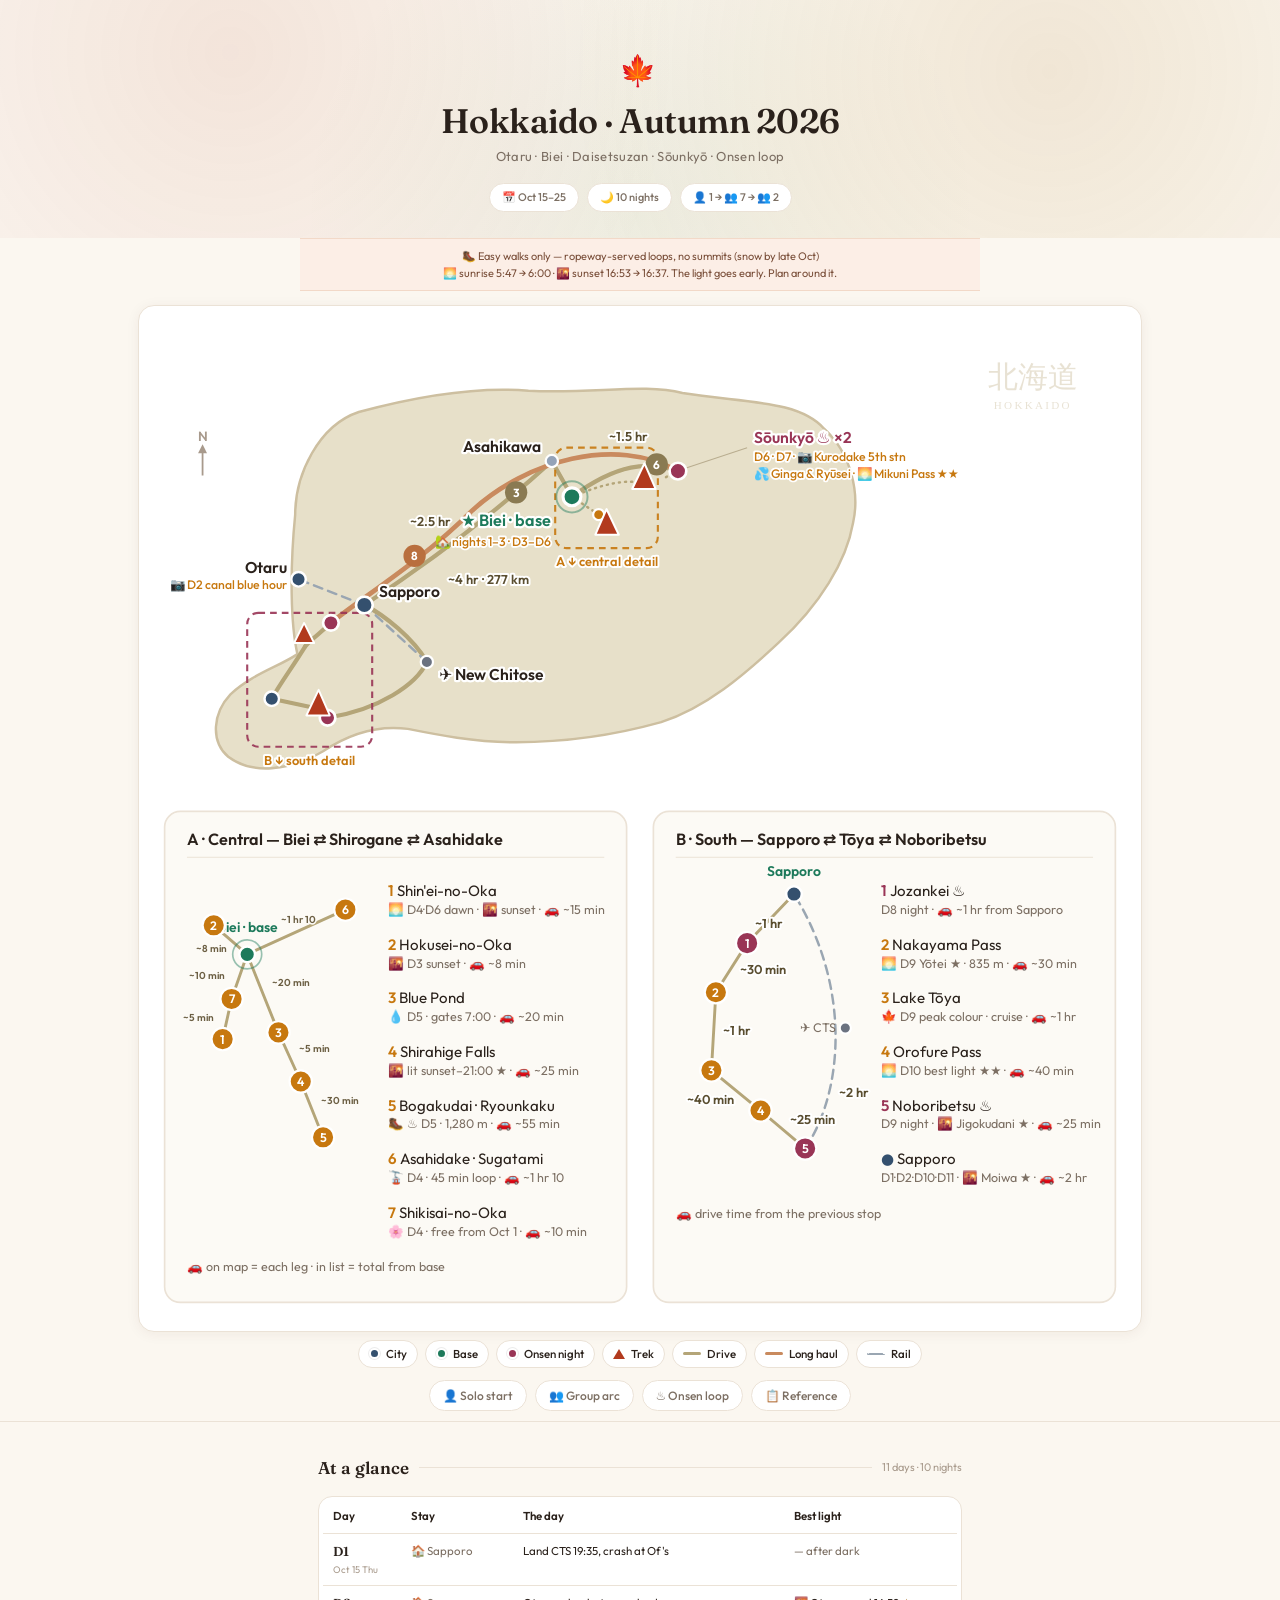
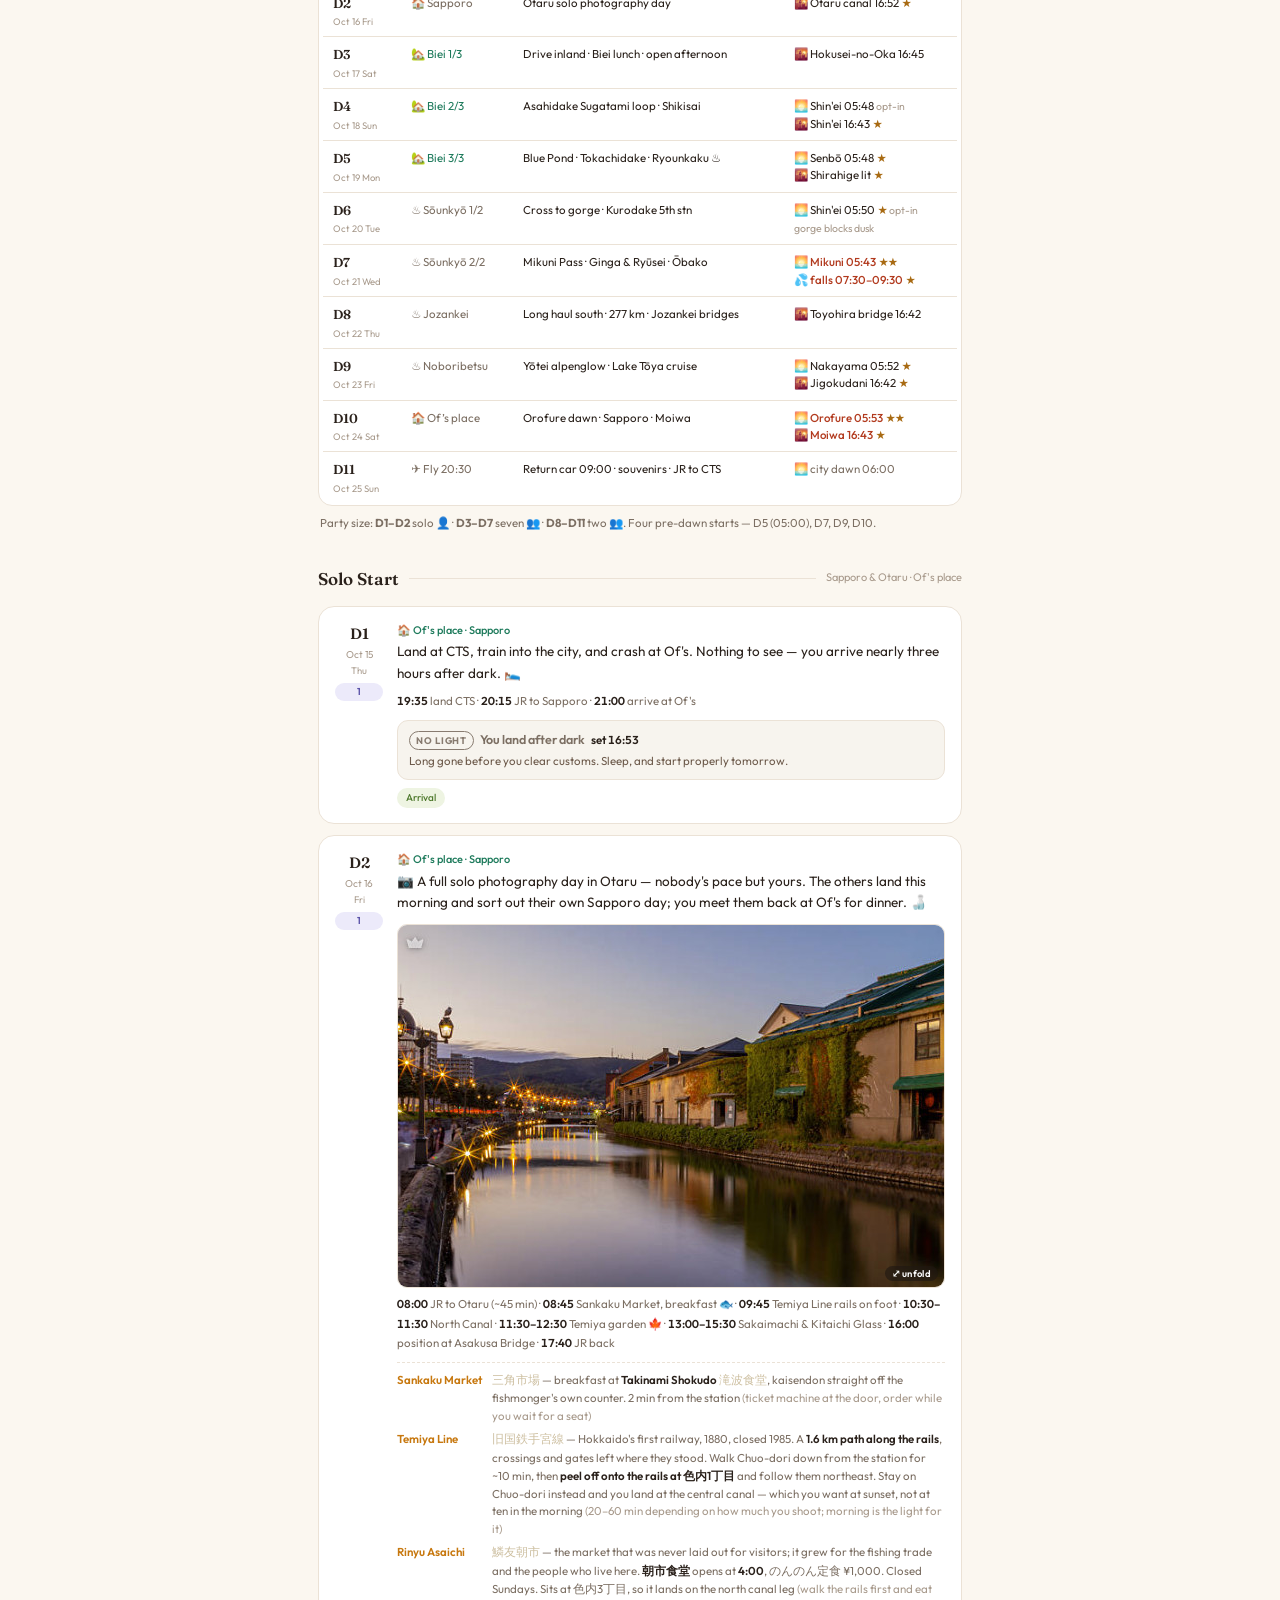
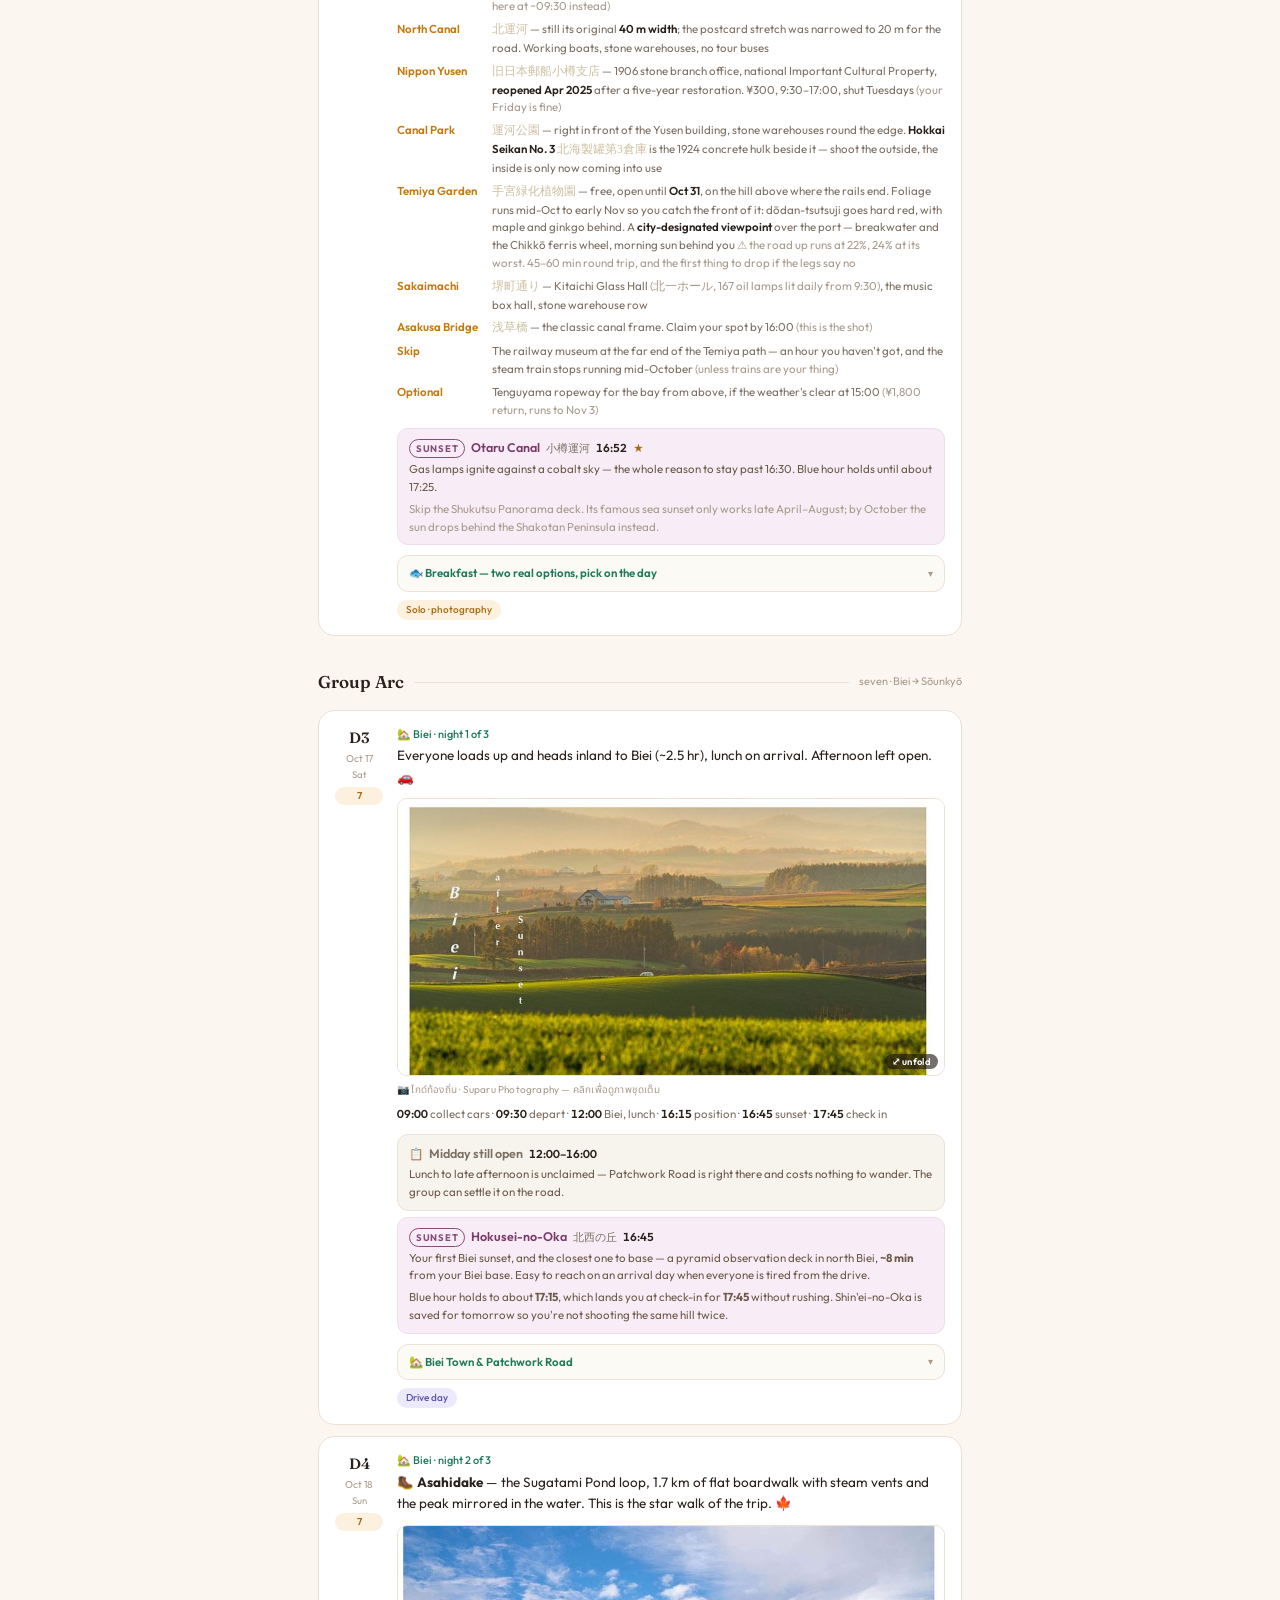
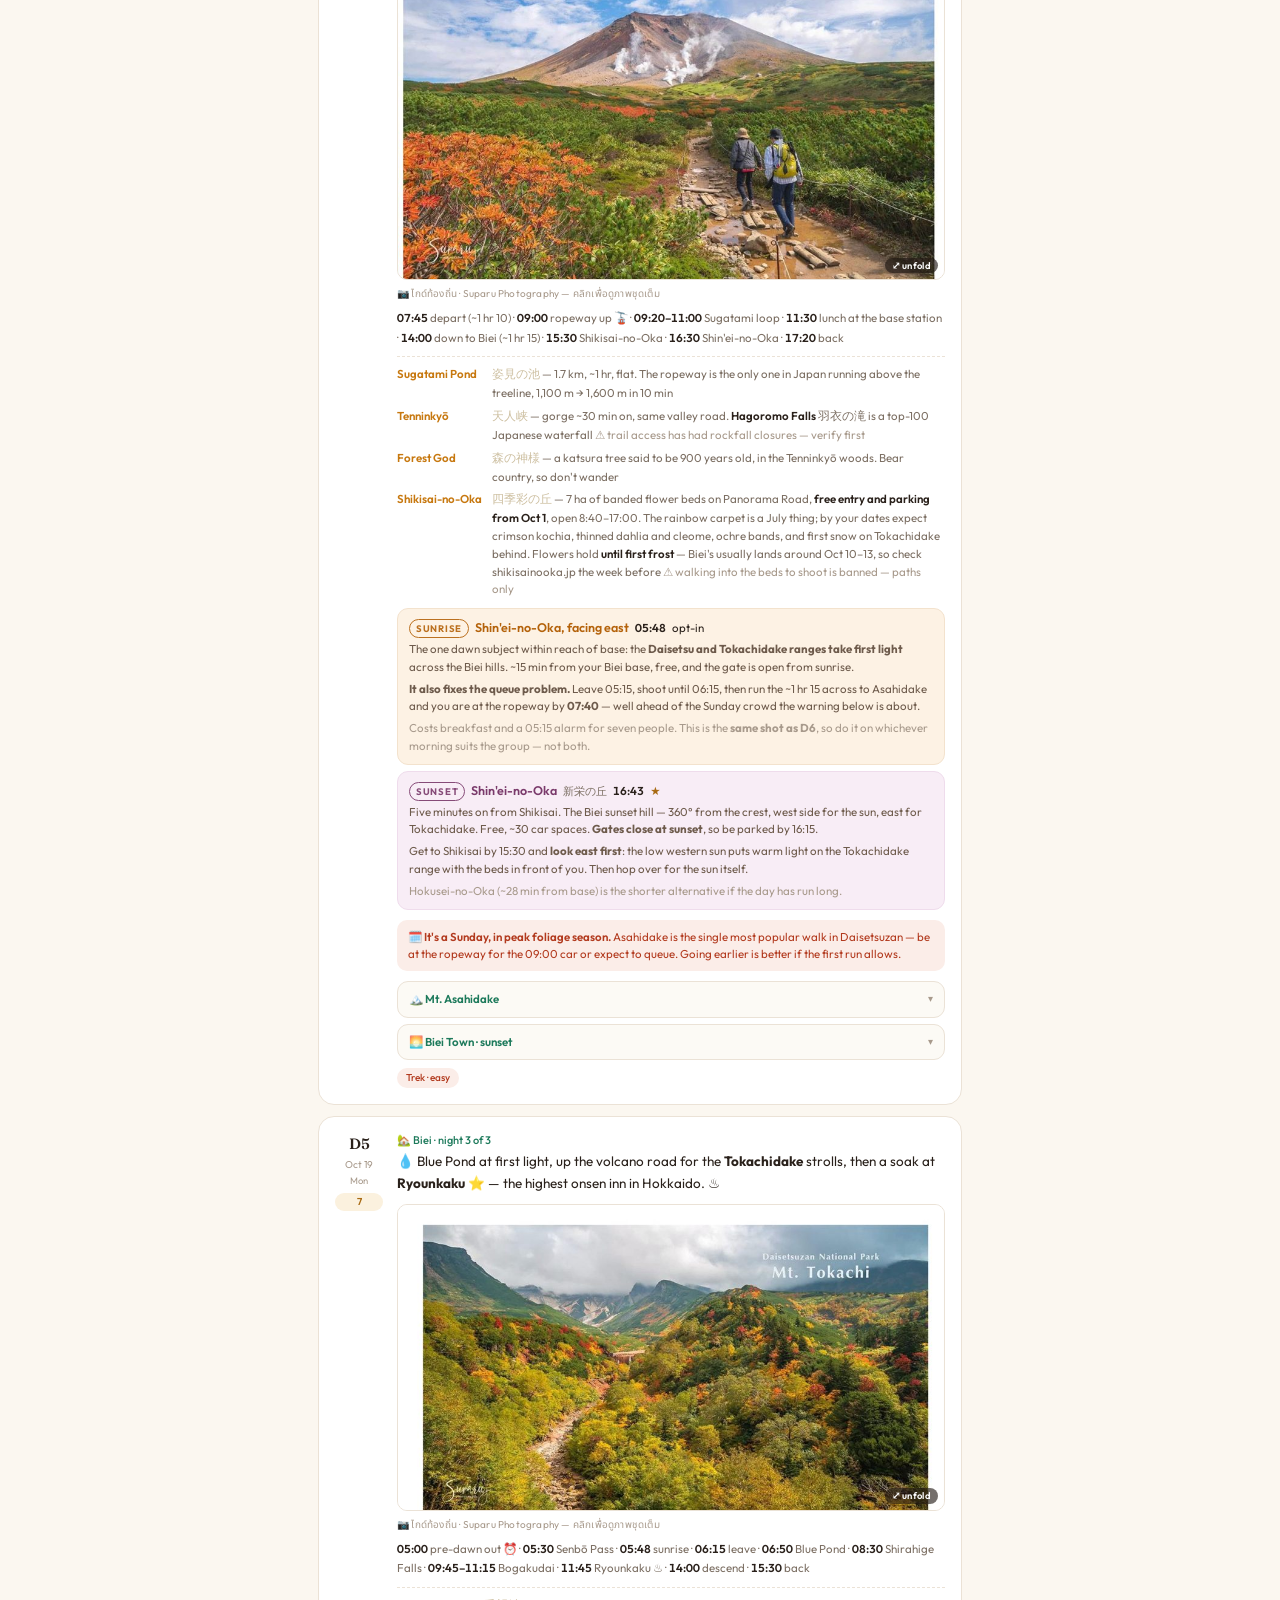
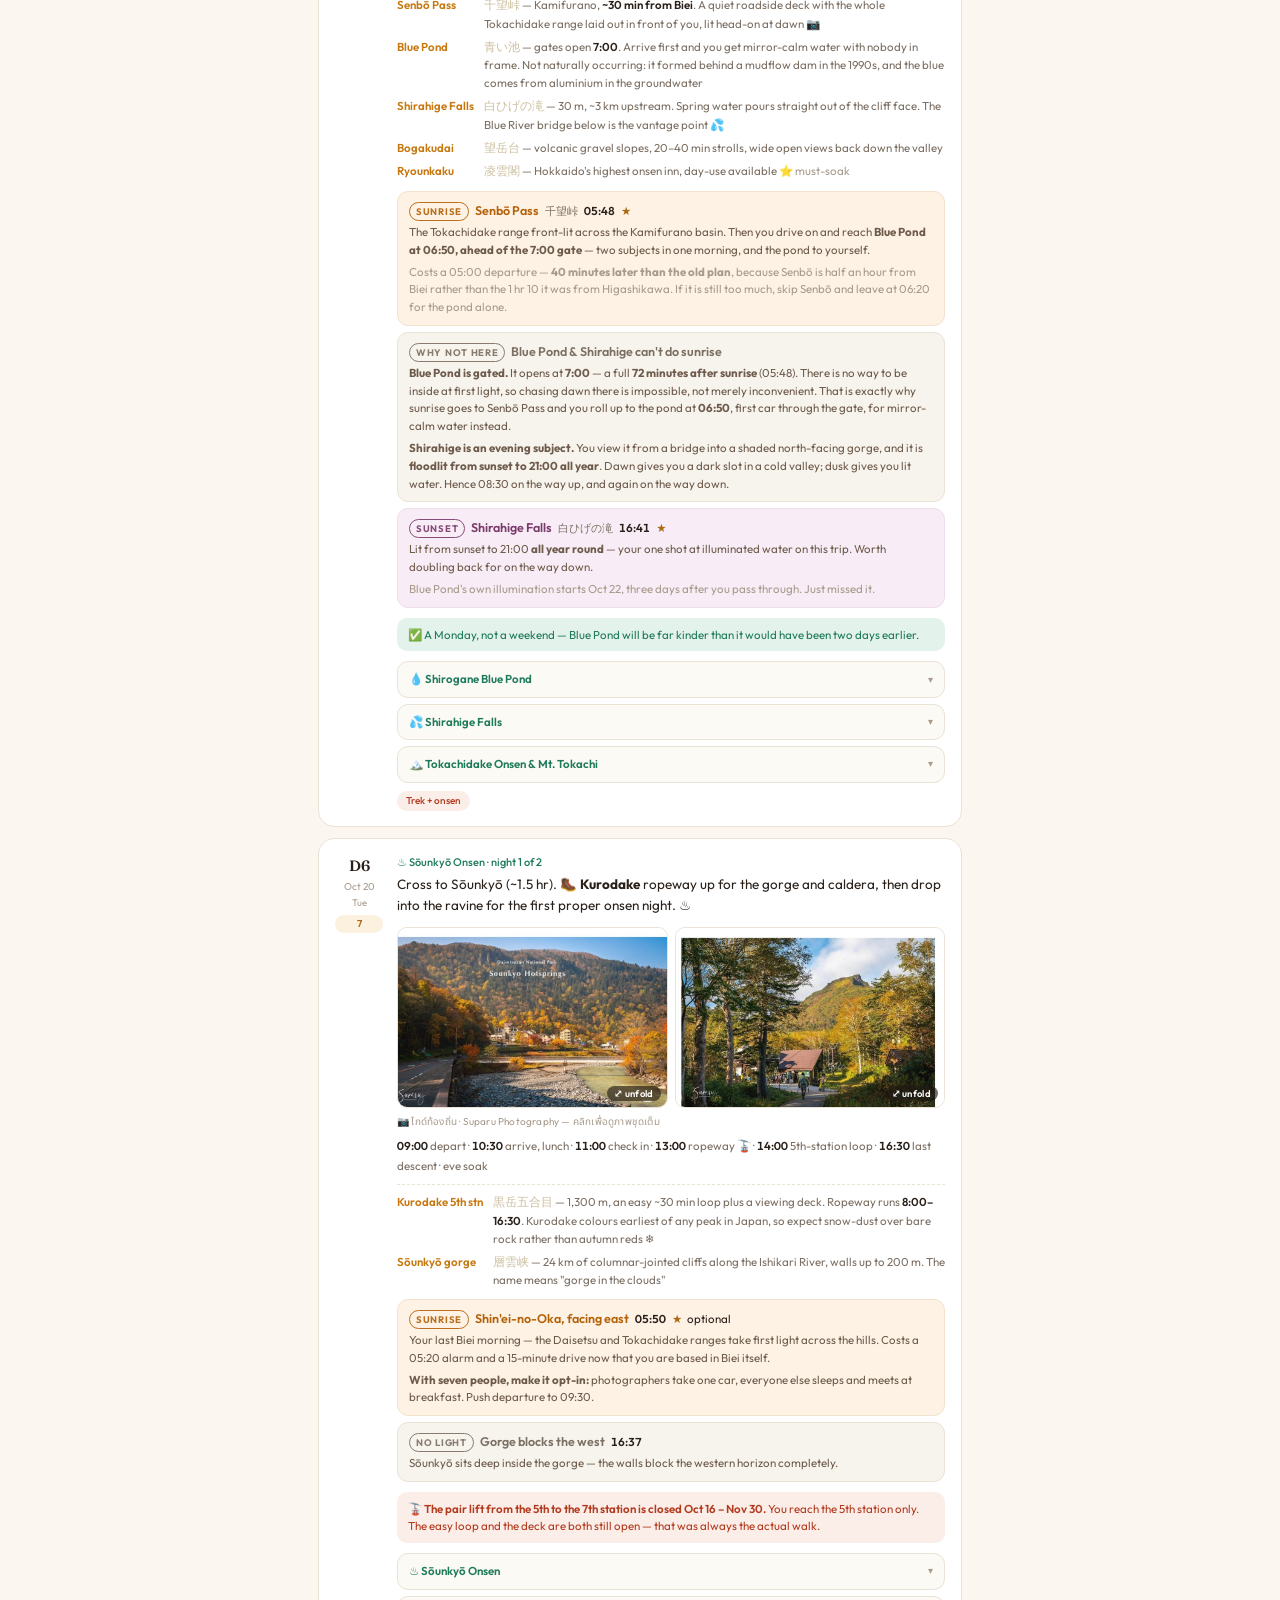
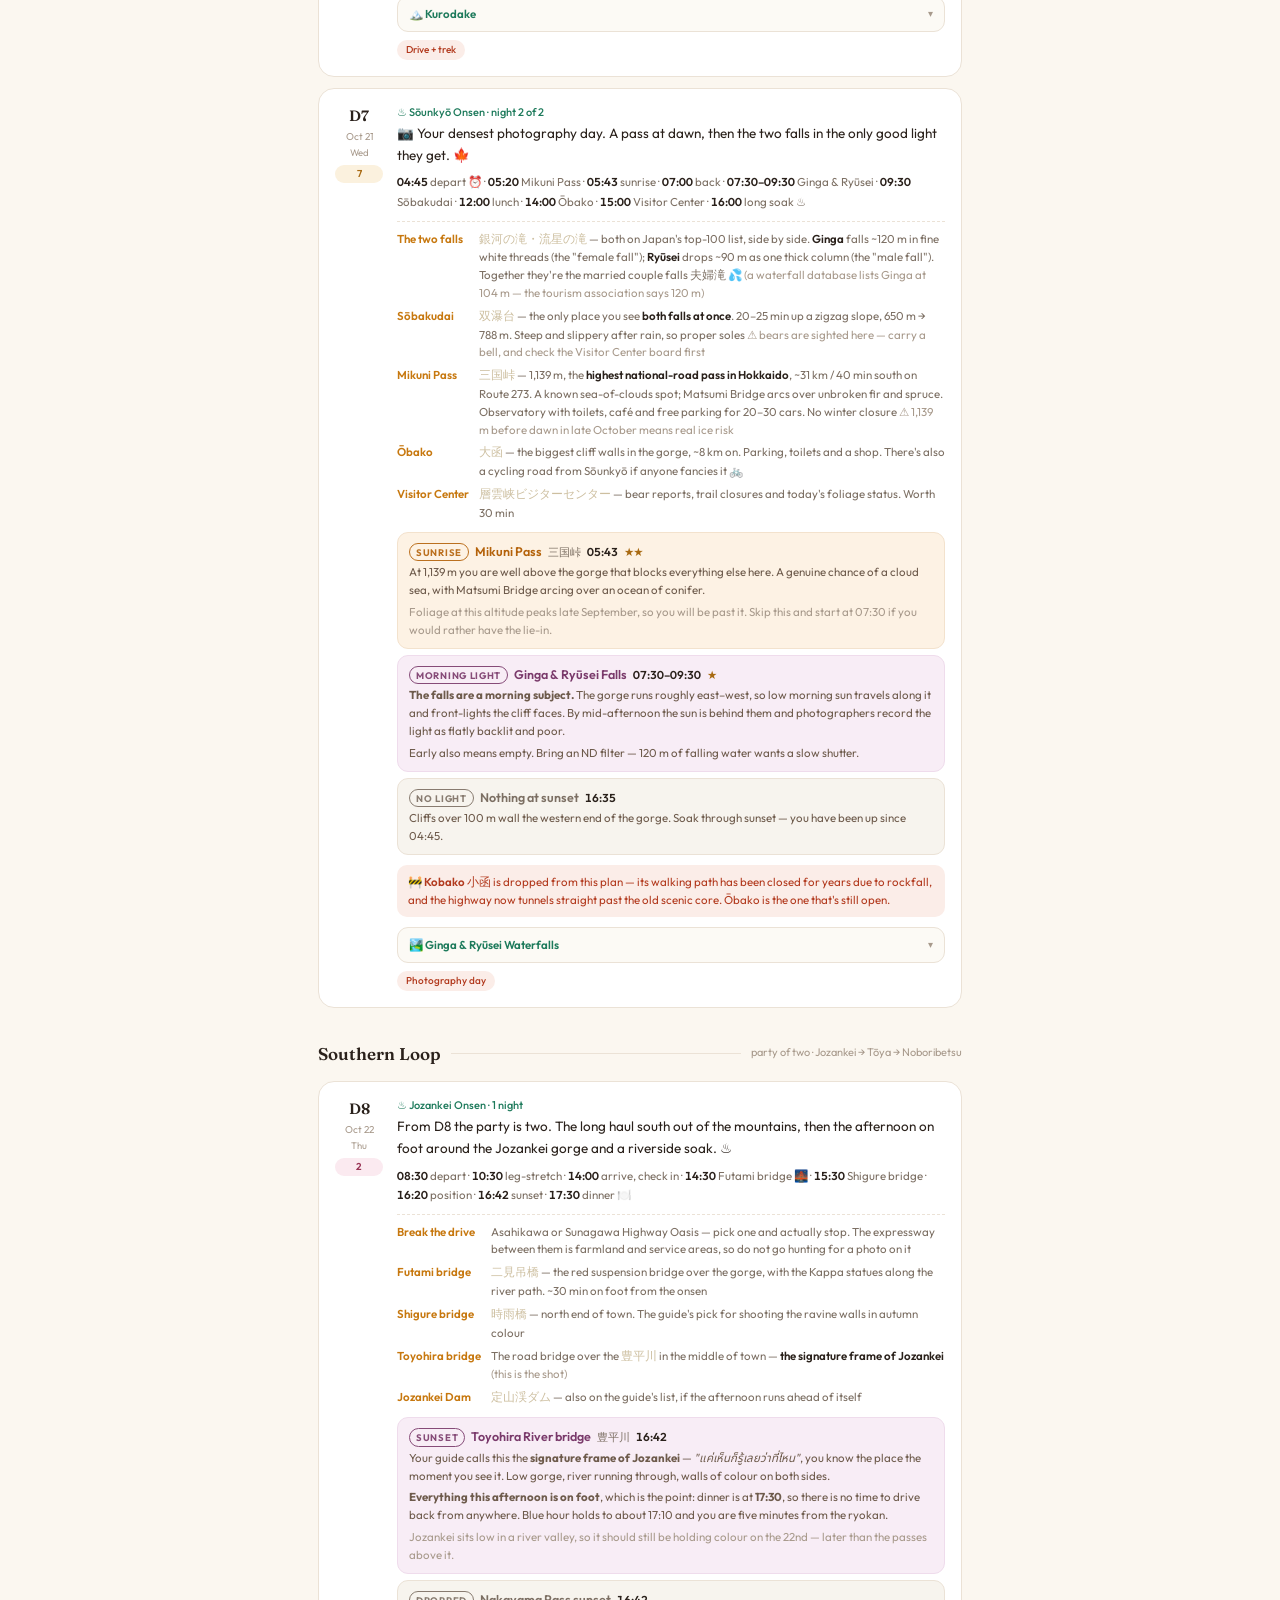
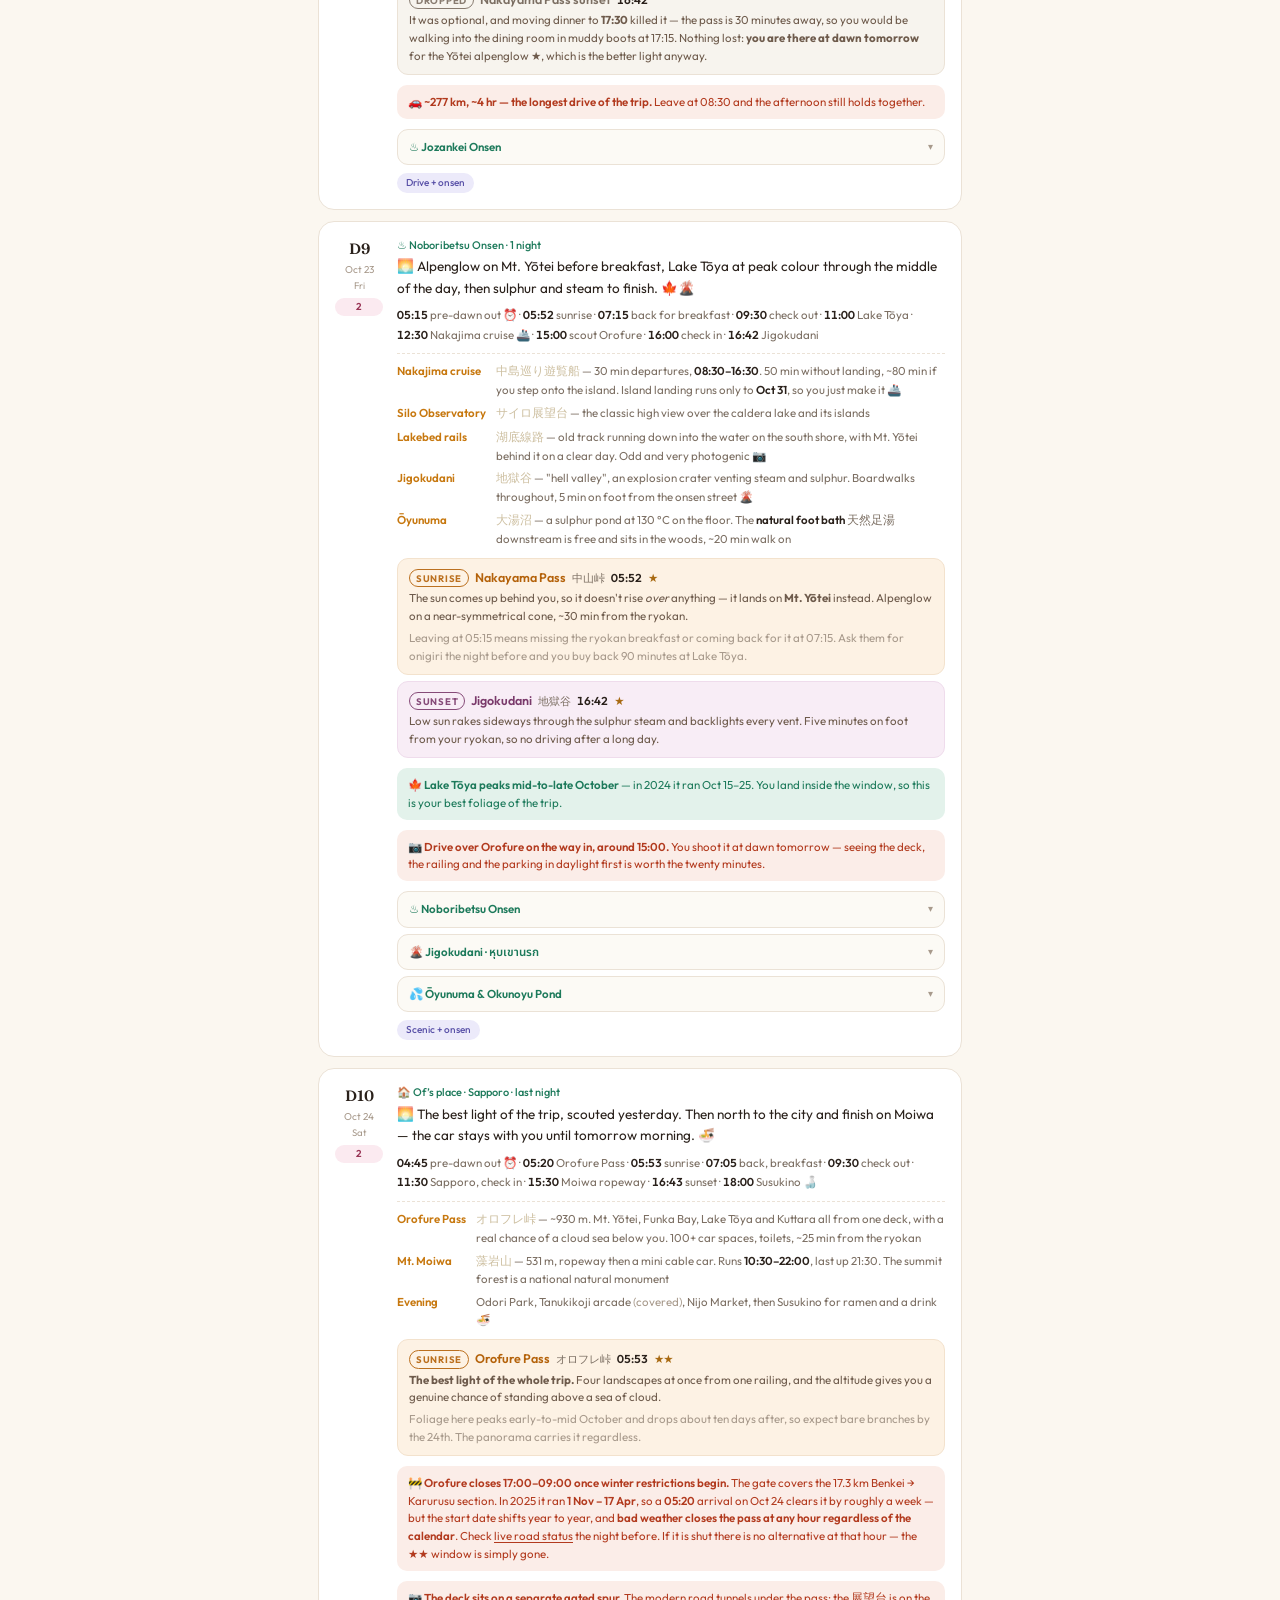
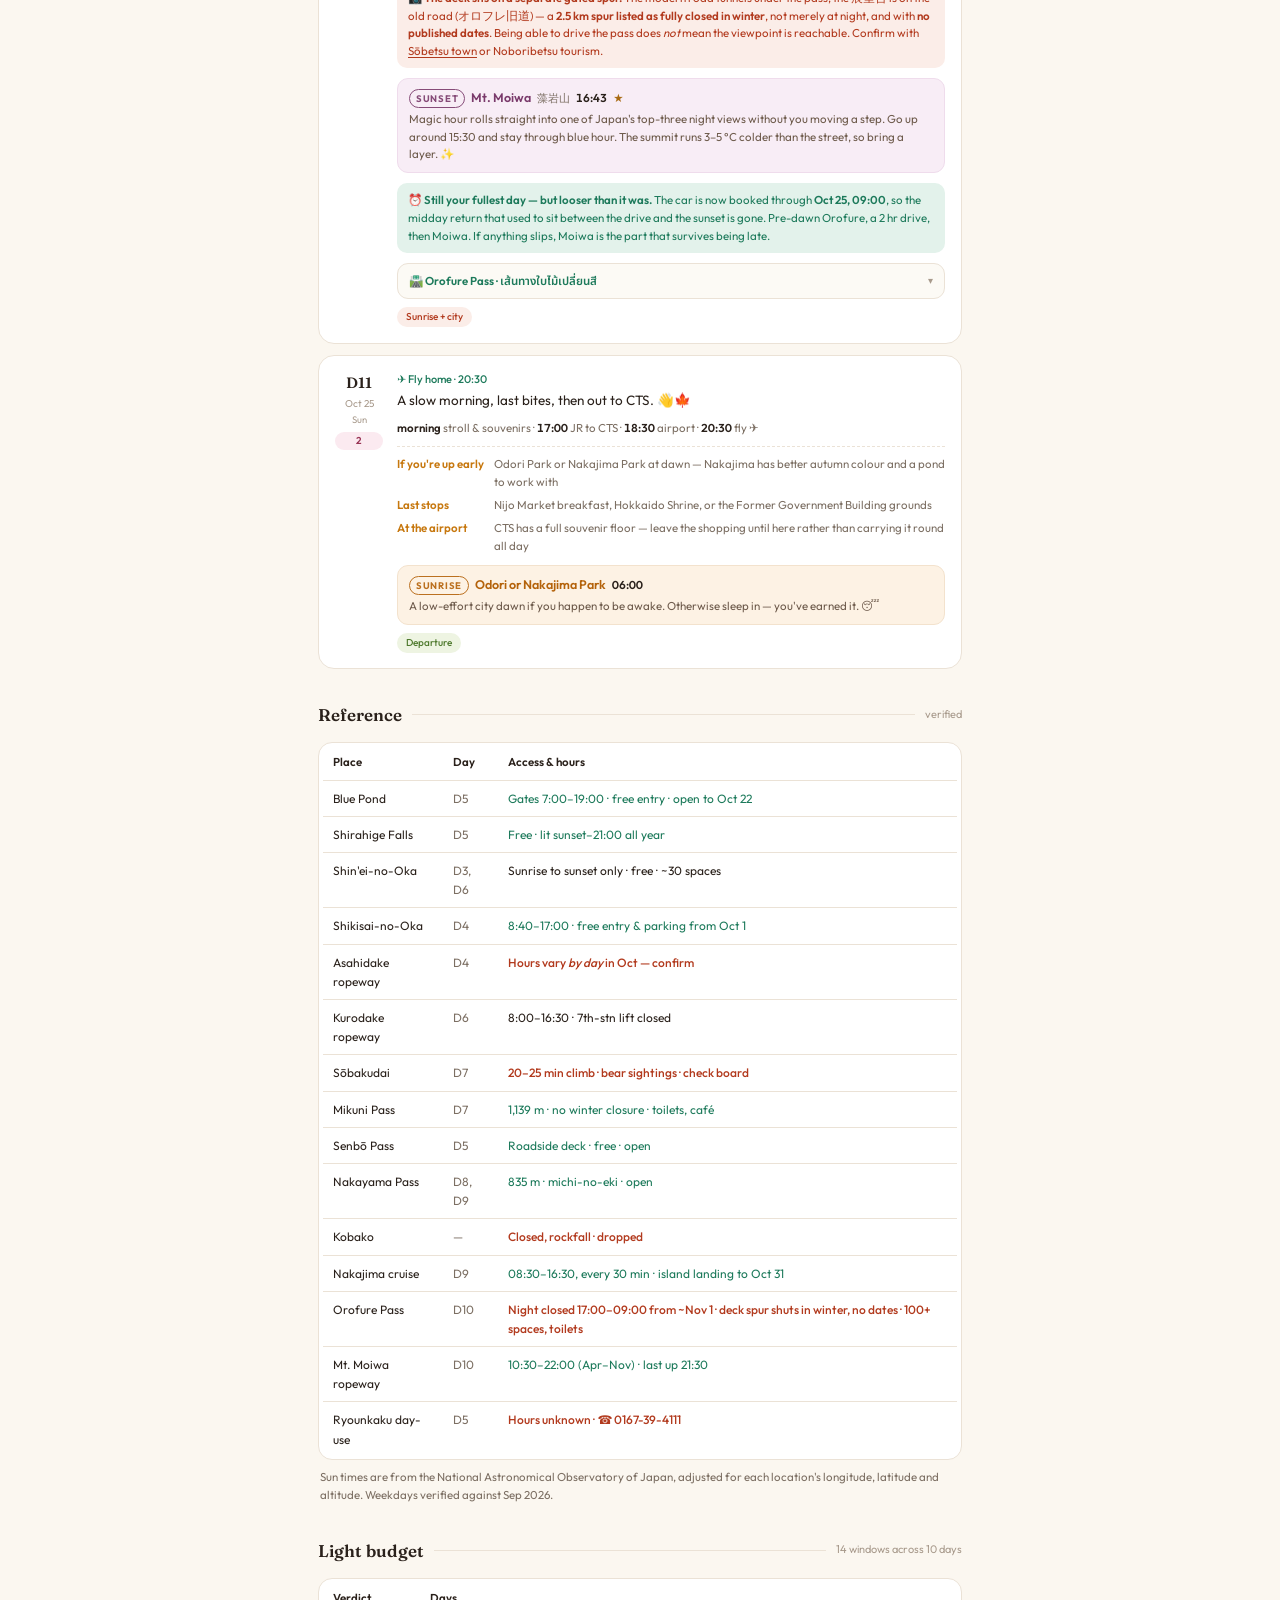
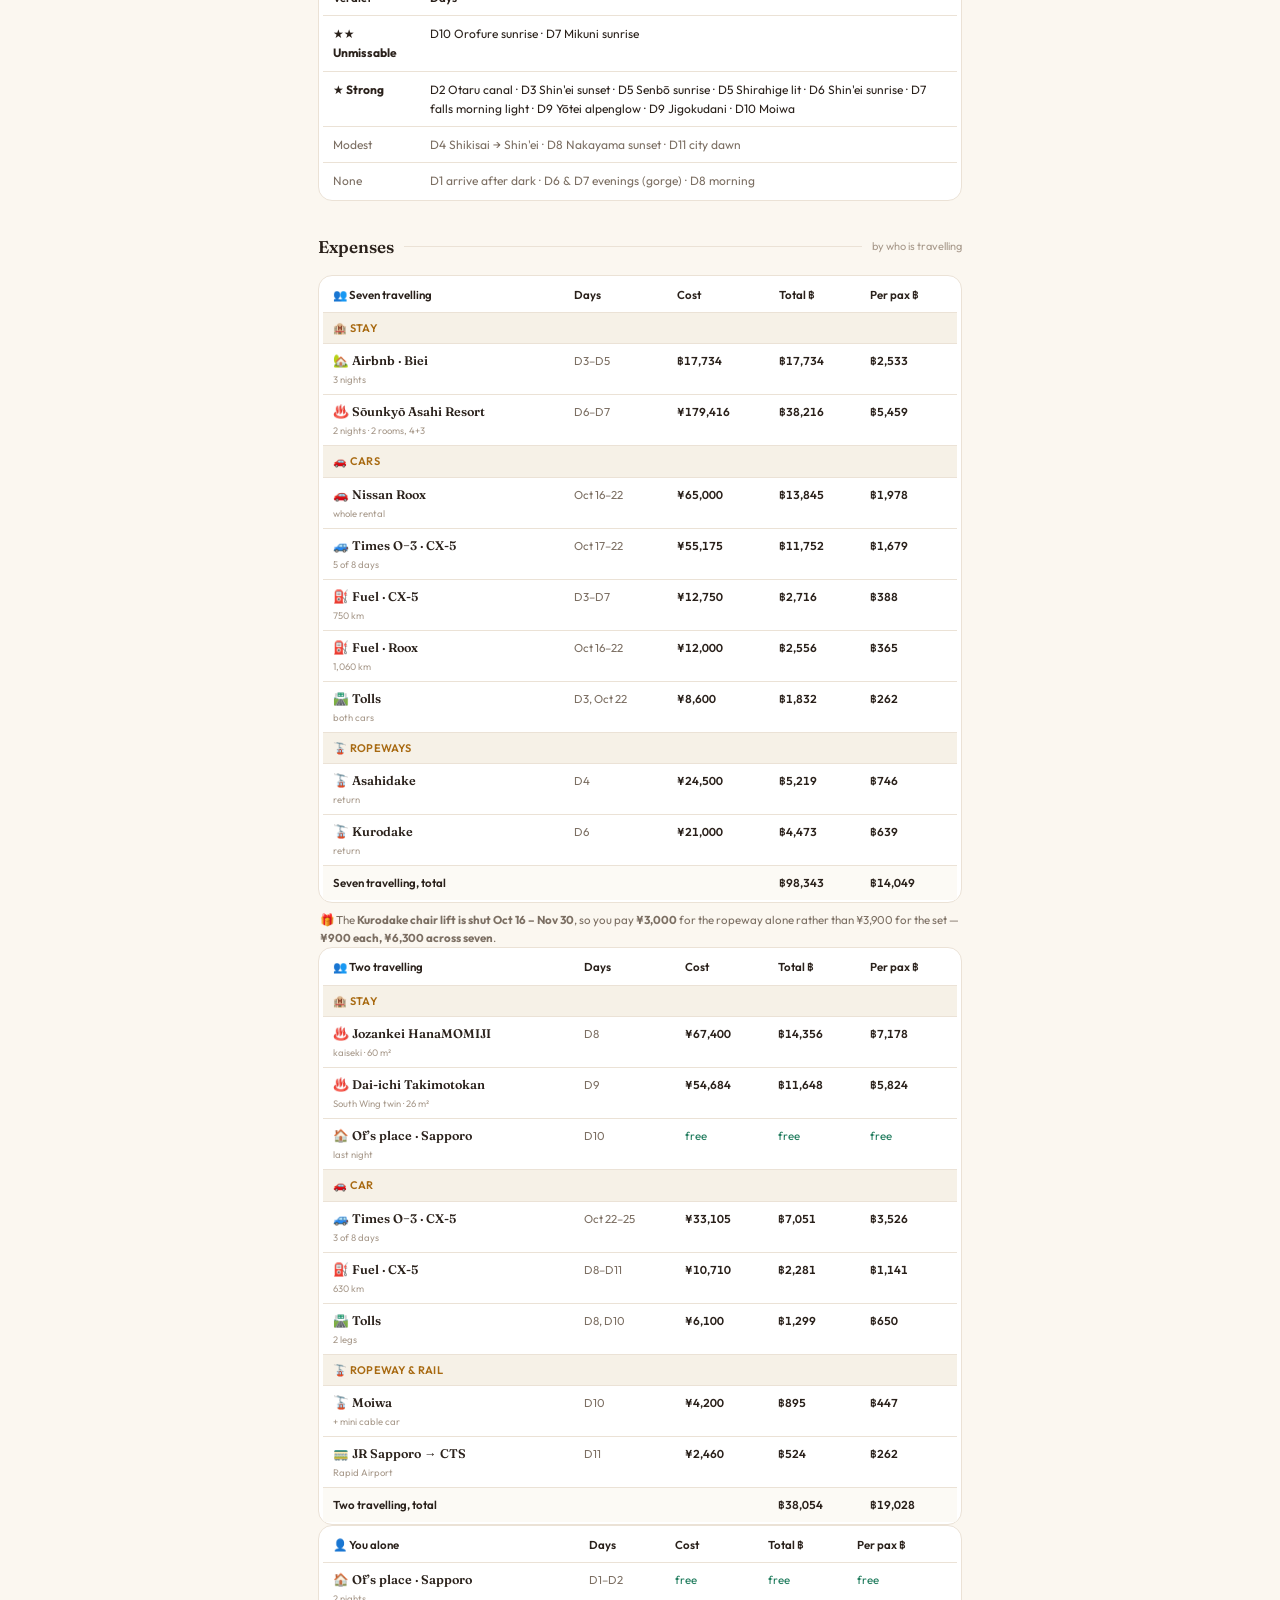
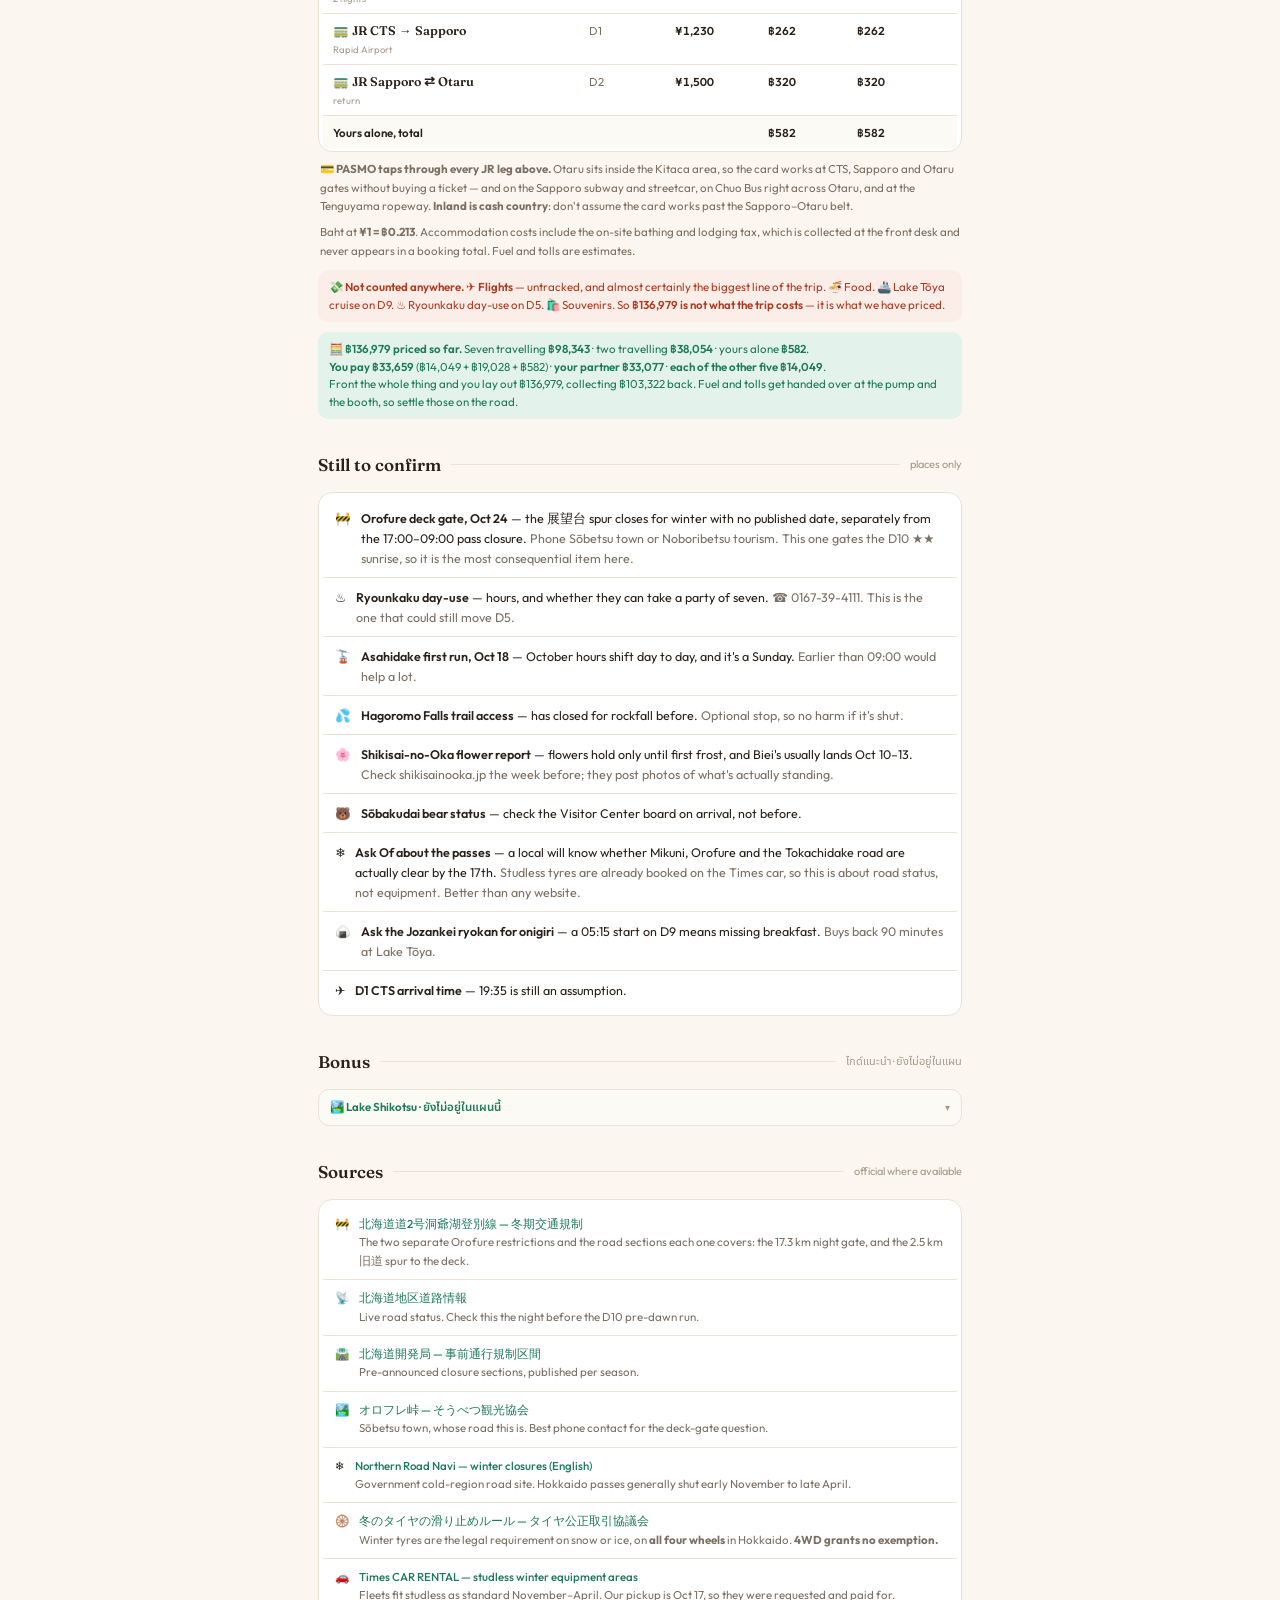
==== commit d8f71607: "Add the Temiya garden, a second breakfast, and fix the Chuo-dori wording The rails come out directly" ====
--- a/index.html
+++ b/index.html
@@ -296,14 +296,16 @@
           <img class="full" src="assets/photos/otaru-canal.jpg" alt="Otaru Canal, enlarged" loading="lazy">
           <span class="hint">⤢ unfold</span></label>
       </div>
-      <div class="times"><b>08:00</b> JR to Otaru (~45 min) · <b>08:45</b> Sankaku Market, breakfast 🐟 · <b>09:45</b> Temiya Line rails on foot · <b>10:15–11:15</b> North Canal · <b>11:45–15:30</b> Sakaimachi &amp; Kitaichi Glass · <b>16:00</b> position at Asakusa Bridge · <b>17:40</b> JR back</div>
+      <div class="times"><b>08:00</b> JR to Otaru (~45 min) · <b>08:45</b> Sankaku Market, breakfast 🐟 · <b>09:45</b> Temiya Line rails on foot · <b>10:30–11:30</b> North Canal · <b>11:30–12:30</b> Temiya garden 🍁 · <b>13:00–15:30</b> Sakaimachi &amp; Kitaichi Glass · <b>16:00</b> position at Asakusa Bridge · <b>17:40</b> JR back</div>
       <div class="plc">
         <dl>
           <dt>Sankaku Market</dt><dd><span class="jpn">三角市場</span> — breakfast at <b>Takinami Shokudo</b> <span class="jpn">滝波食堂</span>, kaisendon straight off the fishmonger's own counter. 2 min from the station <span class="z">(ticket machine at the door, order while you wait for a seat)</span></dd>
-          <dt>Temiya Line</dt><dd><span class="jpn">旧国鉄手宮線</span> — Hokkaido's first railway, 1880, closed 1985. A <b>1.6 km path along the rails</b>, crossings and gates left where they stood. Walk this up to Temiya instead of Chuo-dori <span class="z">(20–60 min depending on how much you shoot — morning is the light for it)</span></dd>
+          <dt>Temiya Line</dt><dd><span class="jpn">旧国鉄手宮線</span> — Hokkaido's first railway, 1880, closed 1985. A <b>1.6 km path along the rails</b>, crossings and gates left where they stood. Walk Chuo-dori down from the station for ~10 min, then <b>peel off onto the rails at 色内1丁目</b> and follow them northeast. Stay on Chuo-dori instead and you land at the central canal — which you want at sunset, not at ten in the morning <span class="z">(20–60 min depending on how much you shoot; morning is the light for it)</span></dd>
+          <dt>Rinyu Asaichi</dt><dd><span class="jpn">鱗友朝市</span> — the market that was never laid out for visitors; it grew for the fishing trade and the people who live here. <b>朝市食堂</b> opens at <b>4:00</b>, のんのん定食 ¥1,000. Closed Sundays. Sits at 色内3丁目, so it lands on the north canal leg <span class="z">(walk the rails first and eat here at ~09:30 instead)</span></dd>
           <dt>North Canal</dt><dd><span class="jpn">北運河</span> — still its original <b>40 m width</b>; the postcard stretch was narrowed to 20 m for the road. Working boats, stone warehouses, no tour buses</dd>
           <dt>Nippon Yusen</dt><dd><span class="jpn">旧日本郵船小樽支店</span> — 1906 stone branch office, national Important Cultural Property, <b>reopened Apr 2025</b> after a five-year restoration. ¥300, 9:30–17:00, shut Tuesdays <span class="z">(your Friday is fine)</span></dd>
           <dt>Canal Park</dt><dd><span class="jpn">運河公園</span> — right in front of the Yusen building, stone warehouses round the edge. <b>Hokkai Seikan No. 3</b> <span class="jpn">北海製罐第3倉庫</span> is the 1924 concrete hulk beside it — shoot the outside, the inside is only now coming into use</dd>
+          <dt>Temiya Garden</dt><dd><span class="jpn">手宮緑化植物園</span> — free, open until <b>Oct 31</b>, on the hill above where the rails end. Foliage runs mid-Oct to early Nov so you catch the front of it: dōdan-tsutsuji goes hard red, with maple and ginkgo behind. A <b>city-designated viewpoint</b> over the port — breakwater and the Chikkō ferris wheel, morning sun behind you <span class="z">⚠️ the road up runs at 22%, 24% at its worst. 45–60 min round trip, and the first thing to drop if the legs say no</span></dd>
           <dt>Sakaimachi</dt><dd><span class="jpn">堺町通り</span> — Kitaichi Glass Hall <span class="z">(北一ホール, 167 oil lamps lit daily from 9:30)</span>, the music box hall, stone warehouse row</dd>
           <dt>Asakusa Bridge</dt><dd><span class="jpn">浅草橋</span> — the classic canal frame. Claim your spot by 16:00 <span class="z">(this is the shot)</span></dd>
           <dt>Skip</dt><dd>The railway museum at the far end of the Temiya path — an hour you haven't got, and the steam train stops running mid-October <span class="z">(unless trains are your thing)</span></dd>
@@ -316,13 +318,14 @@
         <p style="margin-top:4px;color:var(--faint)">Skip the Shukutsu Panorama deck. Its famous sea sunset only works late April–August; by October the sun drops behind the Shakotan Peninsula instead.</p>
       </div>
       <details class="more">
-        <summary>🐟 Sankaku Market &amp; Takinami Shokudo</summary>
-        <div class="mbody">
-          <div class="msub">三角市場 · 北のどんぶり屋 滝波食堂</div>
-          <ul class="mlist">
-            <li><span>🎫</span><div>Run by the fish shop itself, not a separate kitchen — take a numbered ticket at the door and they seat you counter-side as one opens up</div></li>
-            <li><span>🍚</span><div><b>Wagamama Don</b> — build your own bowl, pick 3–4 toppings from about 9 (uni, ikura, hotate, botan ebi…), ¥2,750–3,520</div></li>
-            <li><span>🕖</span><div>Open <b>7:00–17:00</b> daily, closed only Jan 1 — going at 08:45 keeps you ahead of the 11:30–13:00 lunch queue, which can run long</div></li>
+        <summary>🐟 Breakfast — two real options, pick on the day</summary>
+        <div class="mbody">
+          <div class="msub">三角市場 滝波食堂 · 鱗友朝市 朝市食堂</div>
+          <ul class="mlist">
+            <li><span>🎫</span><div><b>Takinami Shokudo</b>, beside the station — the fishmonger's own counter since 1945, shellfish lifted live from the shop tanks. Numbered ticket at the door, order while you wait for a seat</div></li>
+            <li><span>🍚</span><div><b>Wagamama Don</b> — build your own bowl, 3–4 toppings from about 9 (uni, ikura, hotate, botan ebi…), ¥2,750–3,520. Open <b>7:00–17:00</b>, closed only Jan 1 <span class="z">(08:45 puts you ahead of the 11:30–13:00 queue, which runs long)</span></div></li>
+            <li><span>🐟</span><div><b>朝市食堂</b> at Rinyu Asaichi, out by the north canal — a market that grew for the fishing trade, not for visitors. Opens <b>4:00</b>, のんのん定食 <b>¥1,000</b>, 花丼 ¥1,700. <b>Closed Sundays</b>, so your Friday is fine</div></li>
+            <li><span>⚖️</span><div>Both are genuine; Takinami is just the one the tour route feeds. Prettier bowl and a two-minute walk from the platform, against a workers' canteen at a third of the price <span class="z">(eat at Asaichi and you walk the rails first, hungry, in the better light)</span></div></li>
           </ul>
         </div>
       </details>
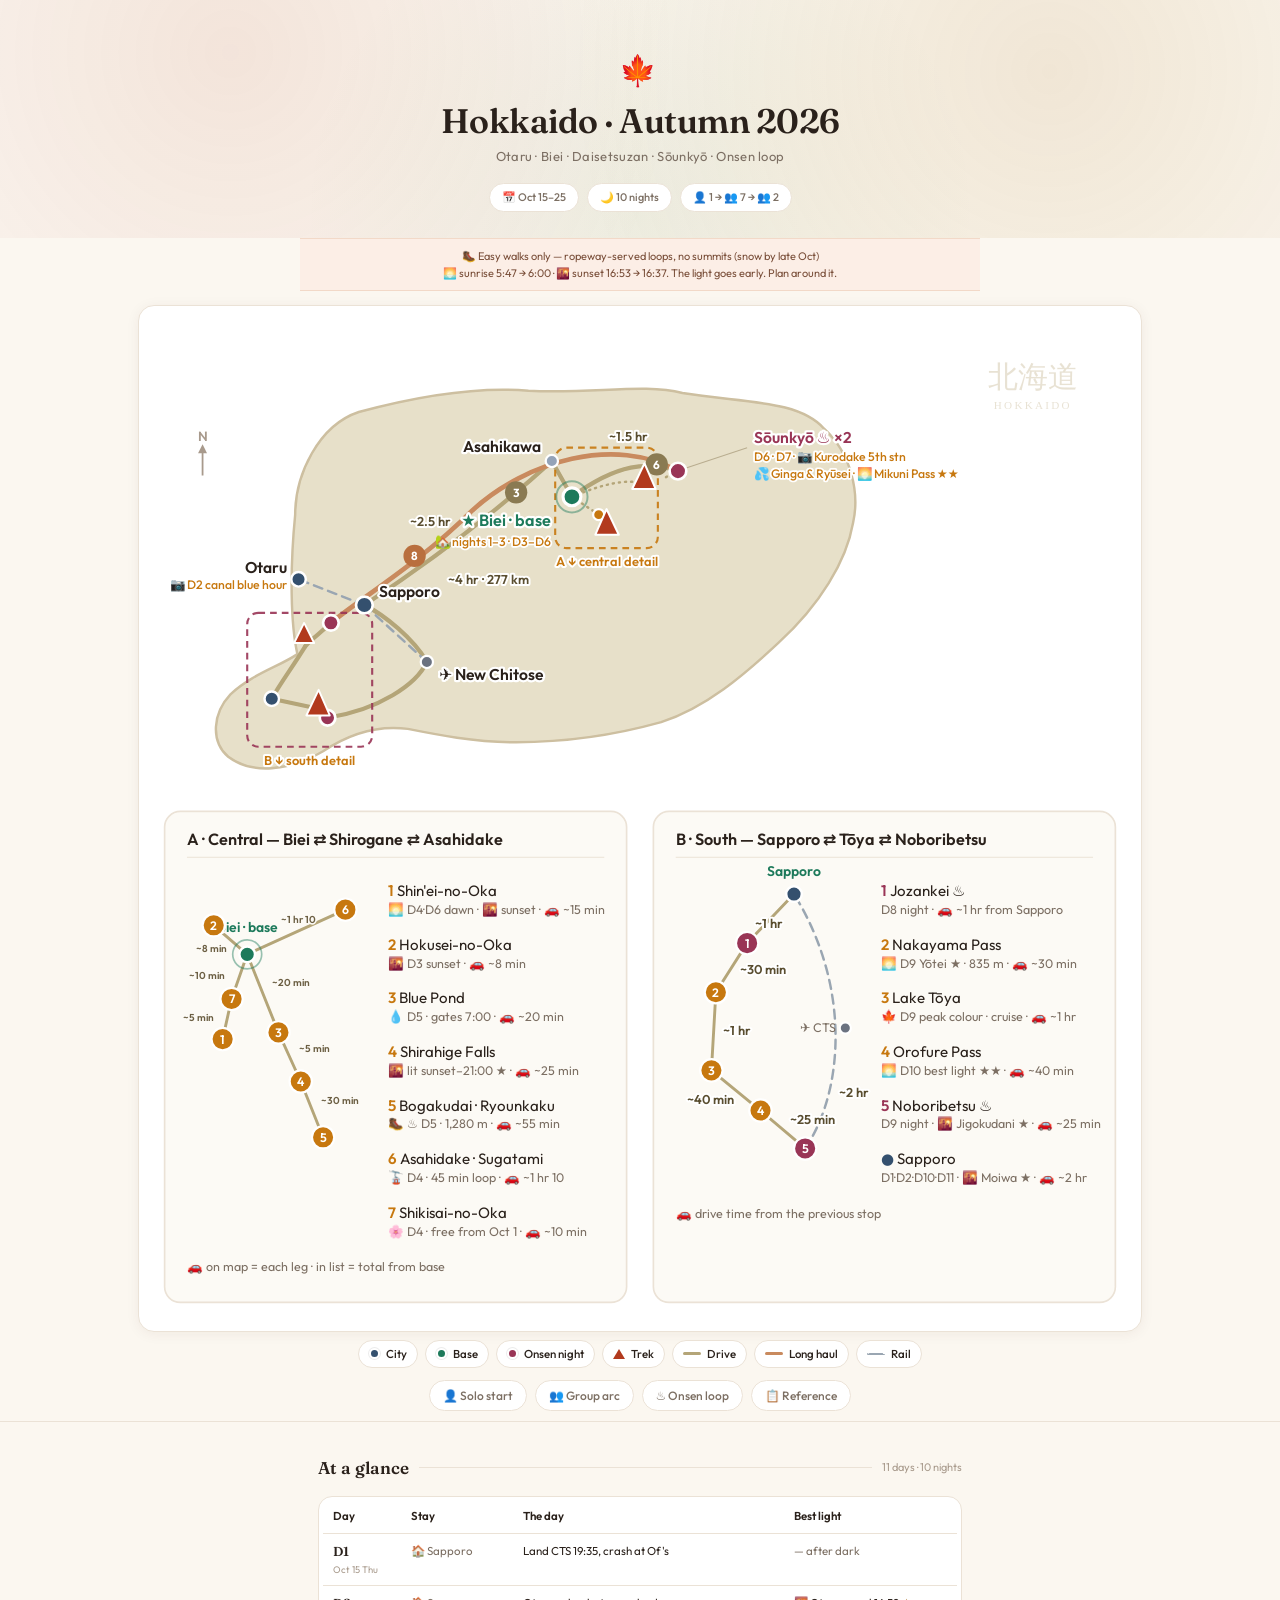
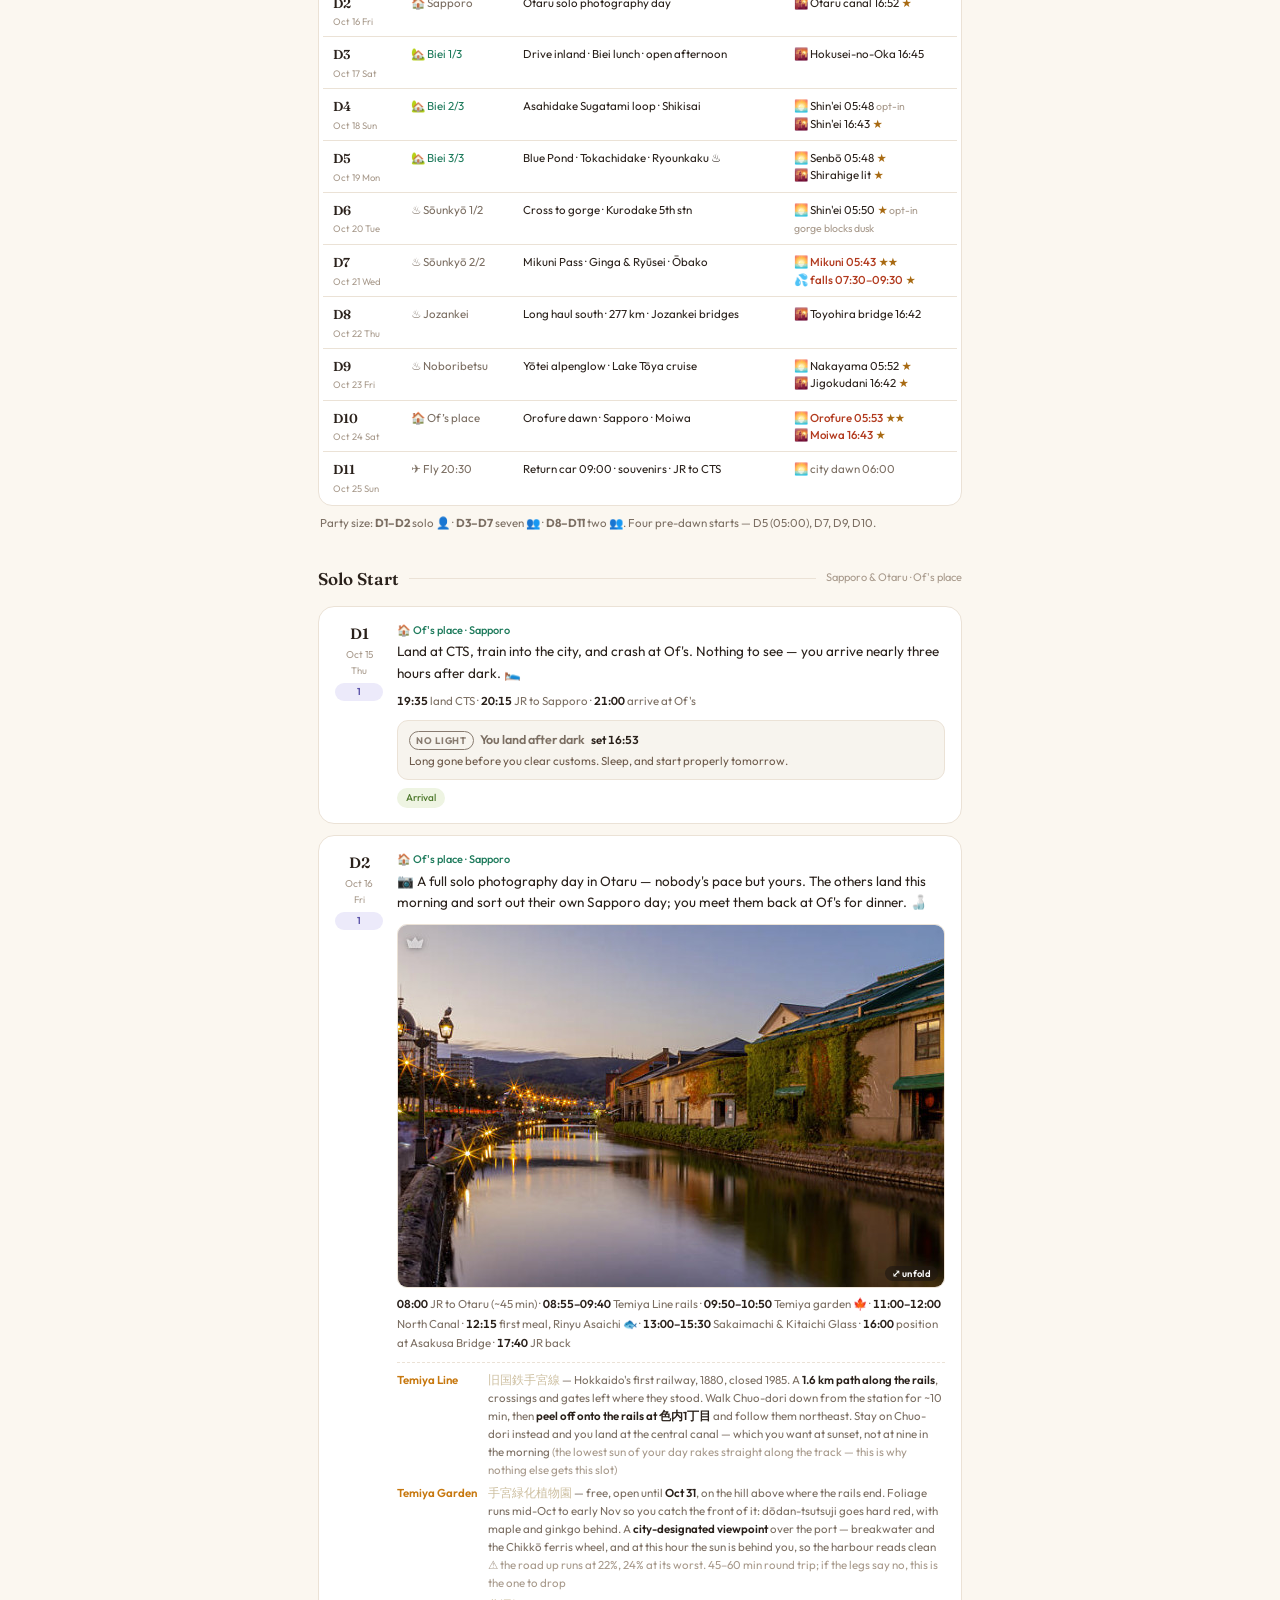
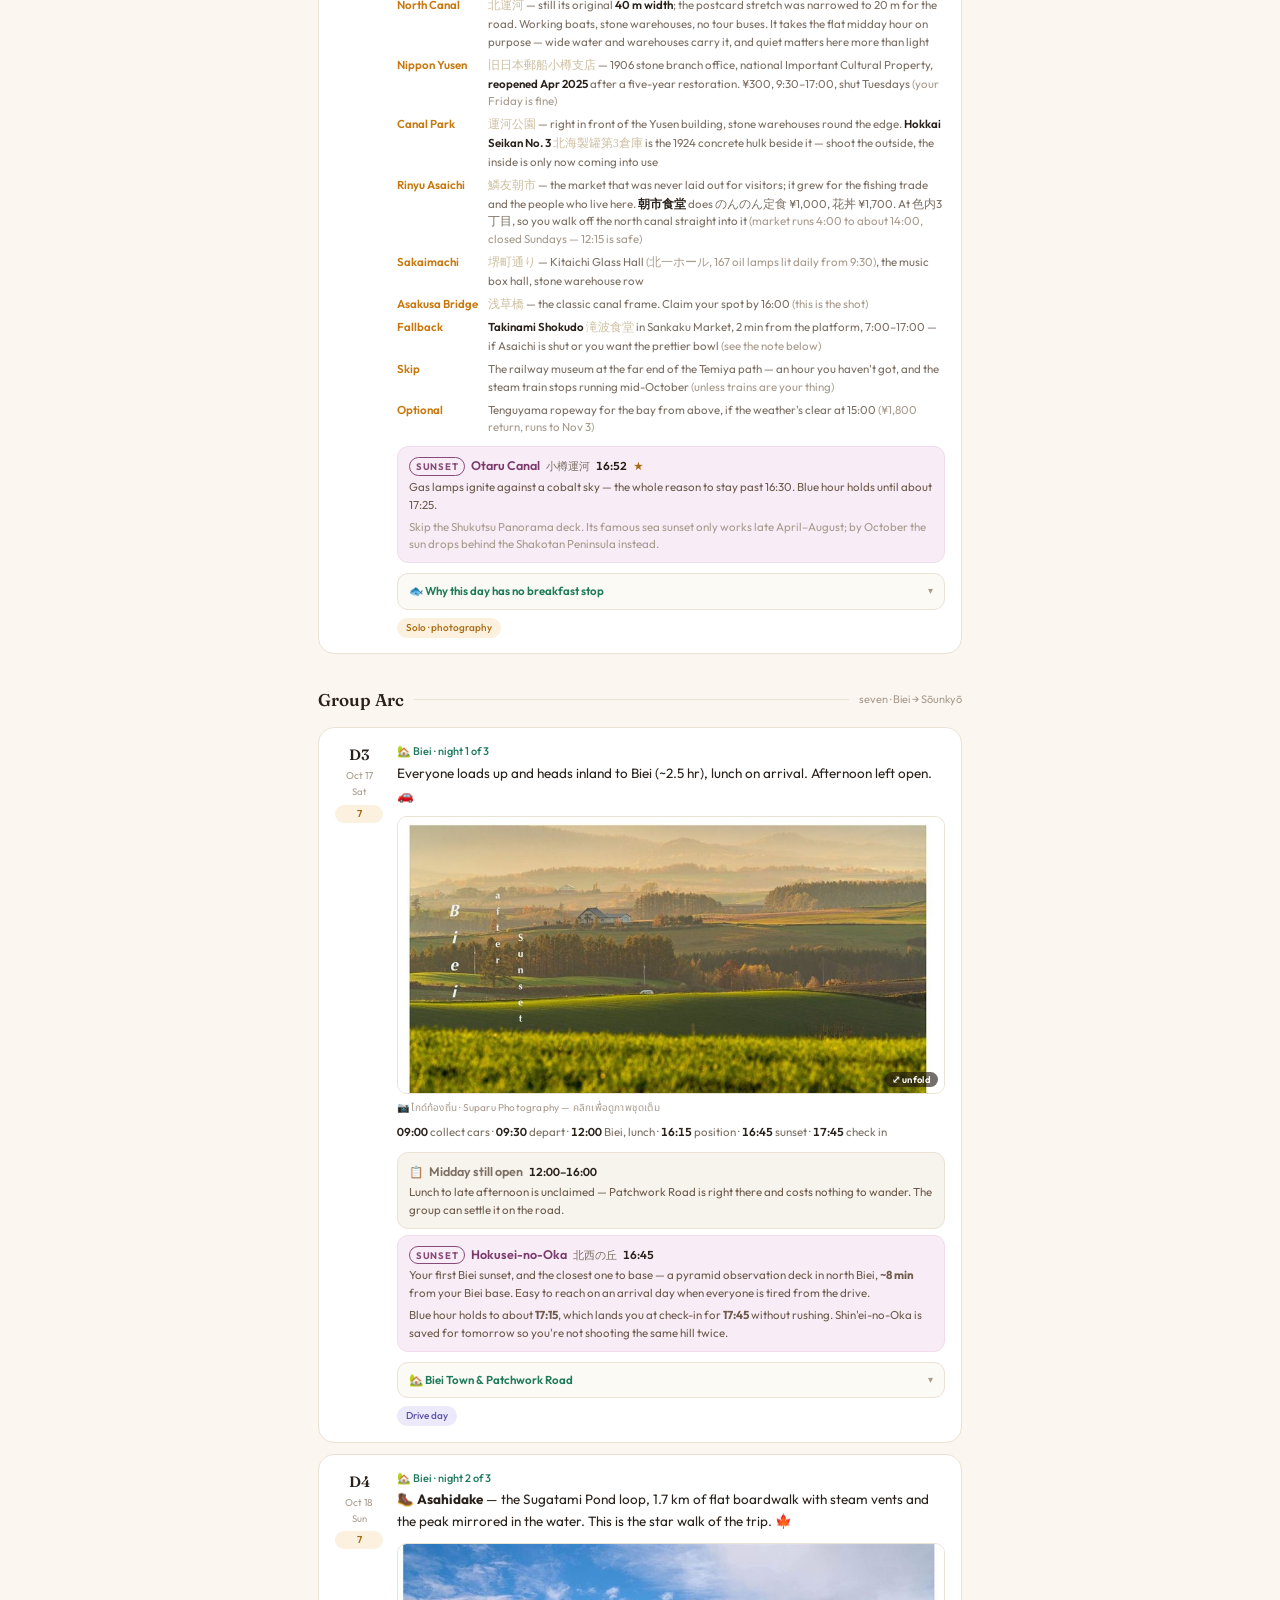
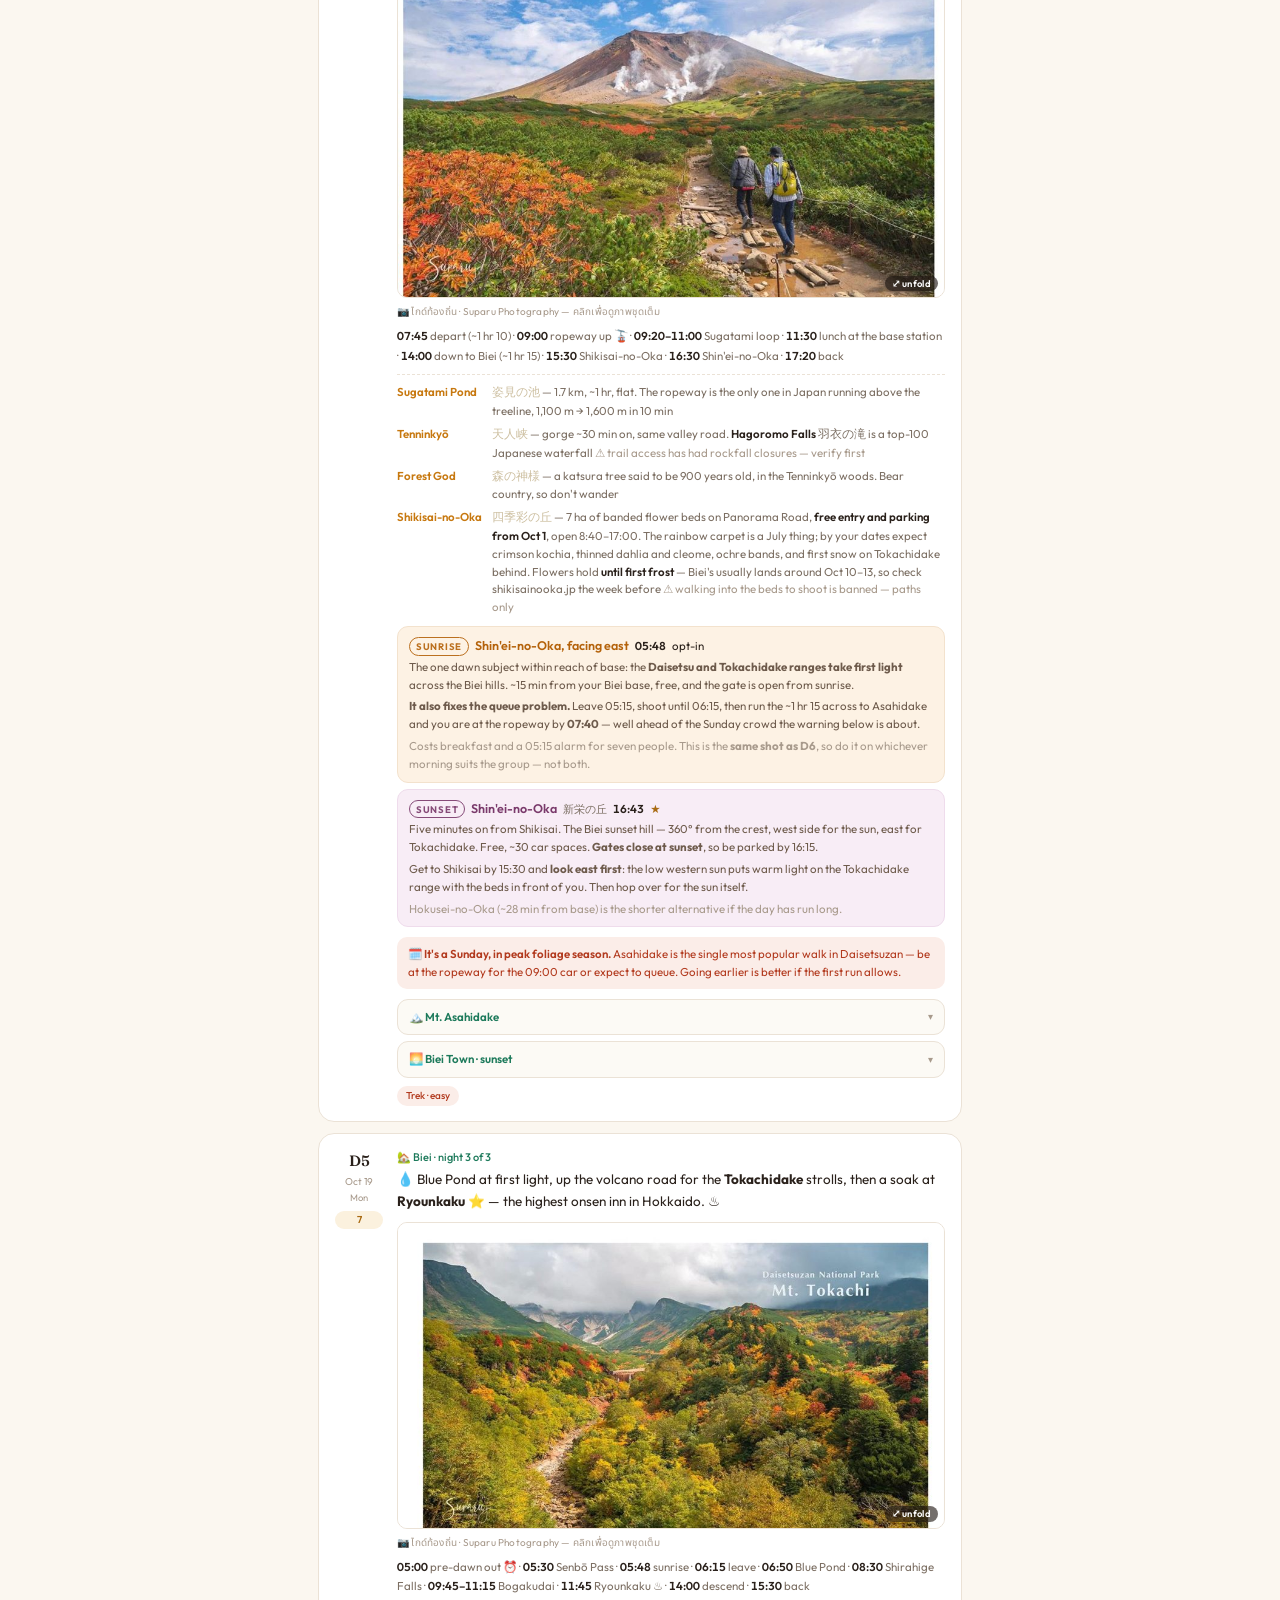
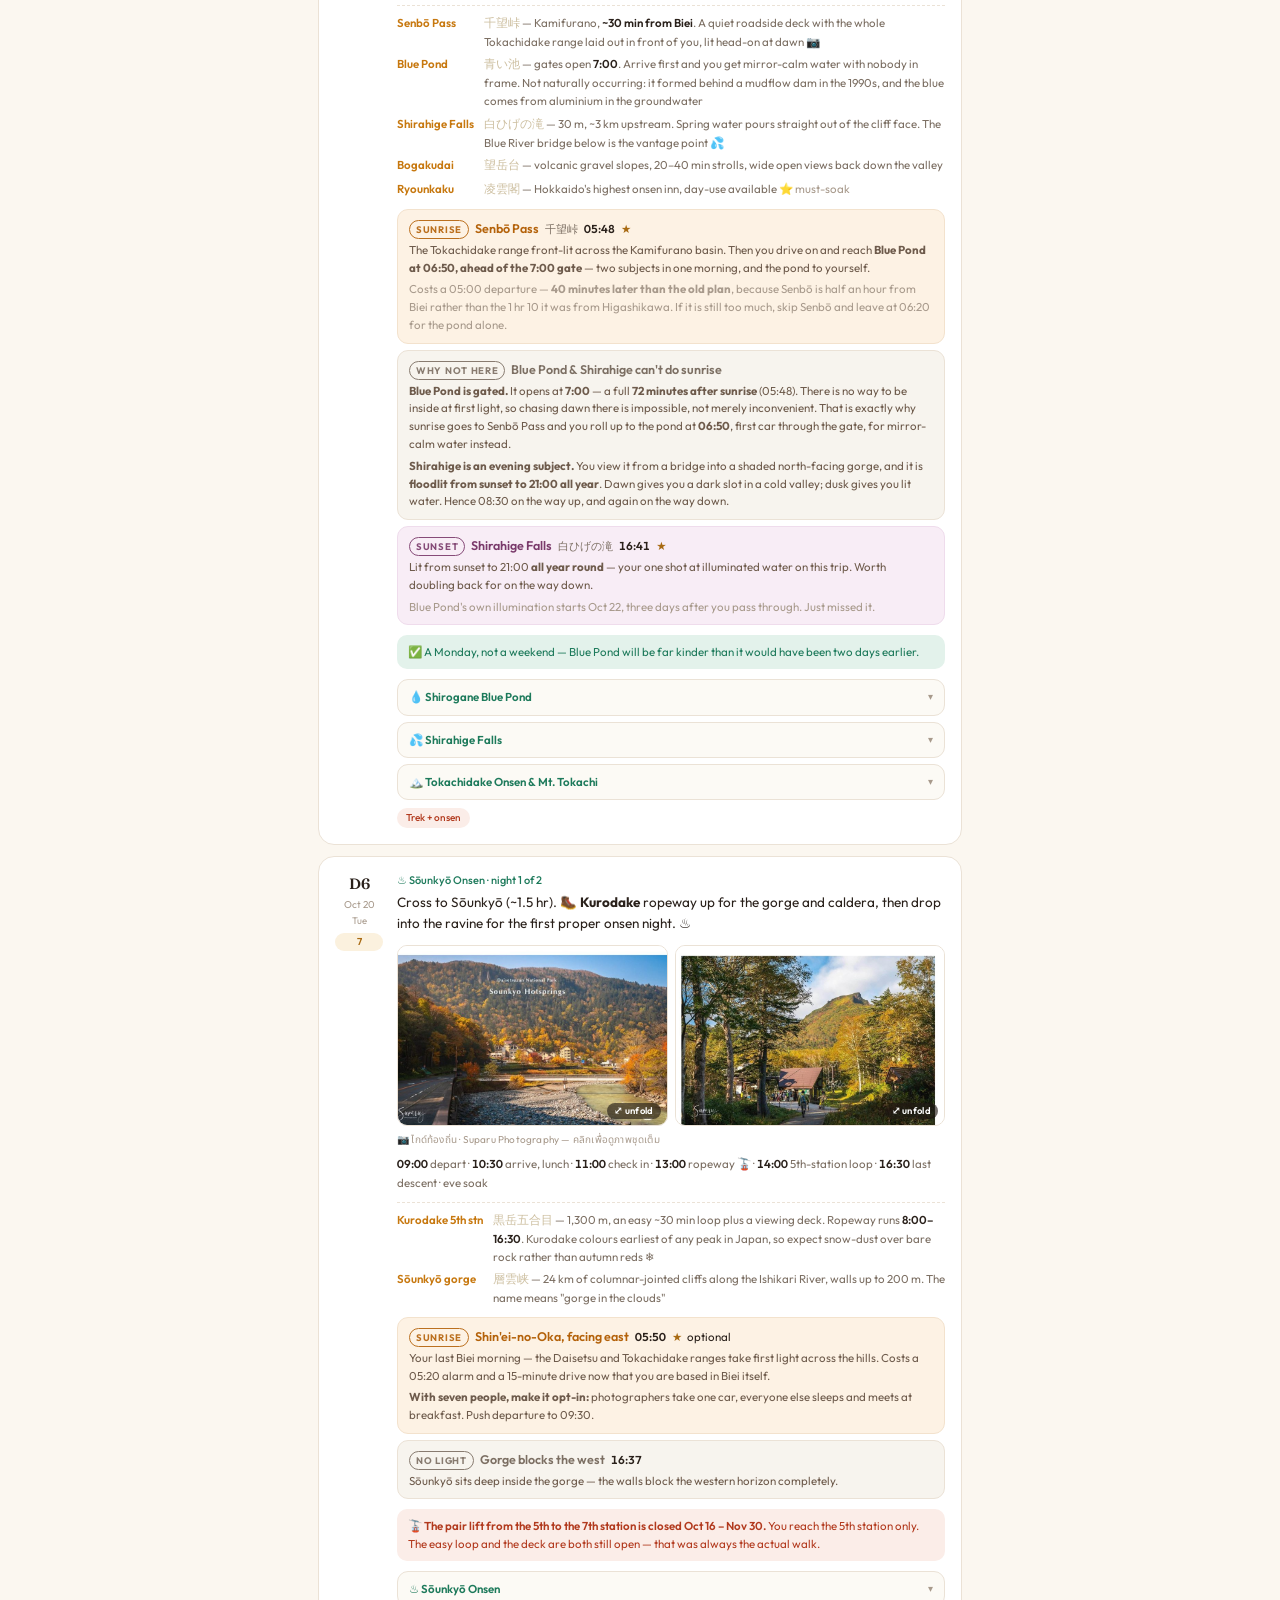
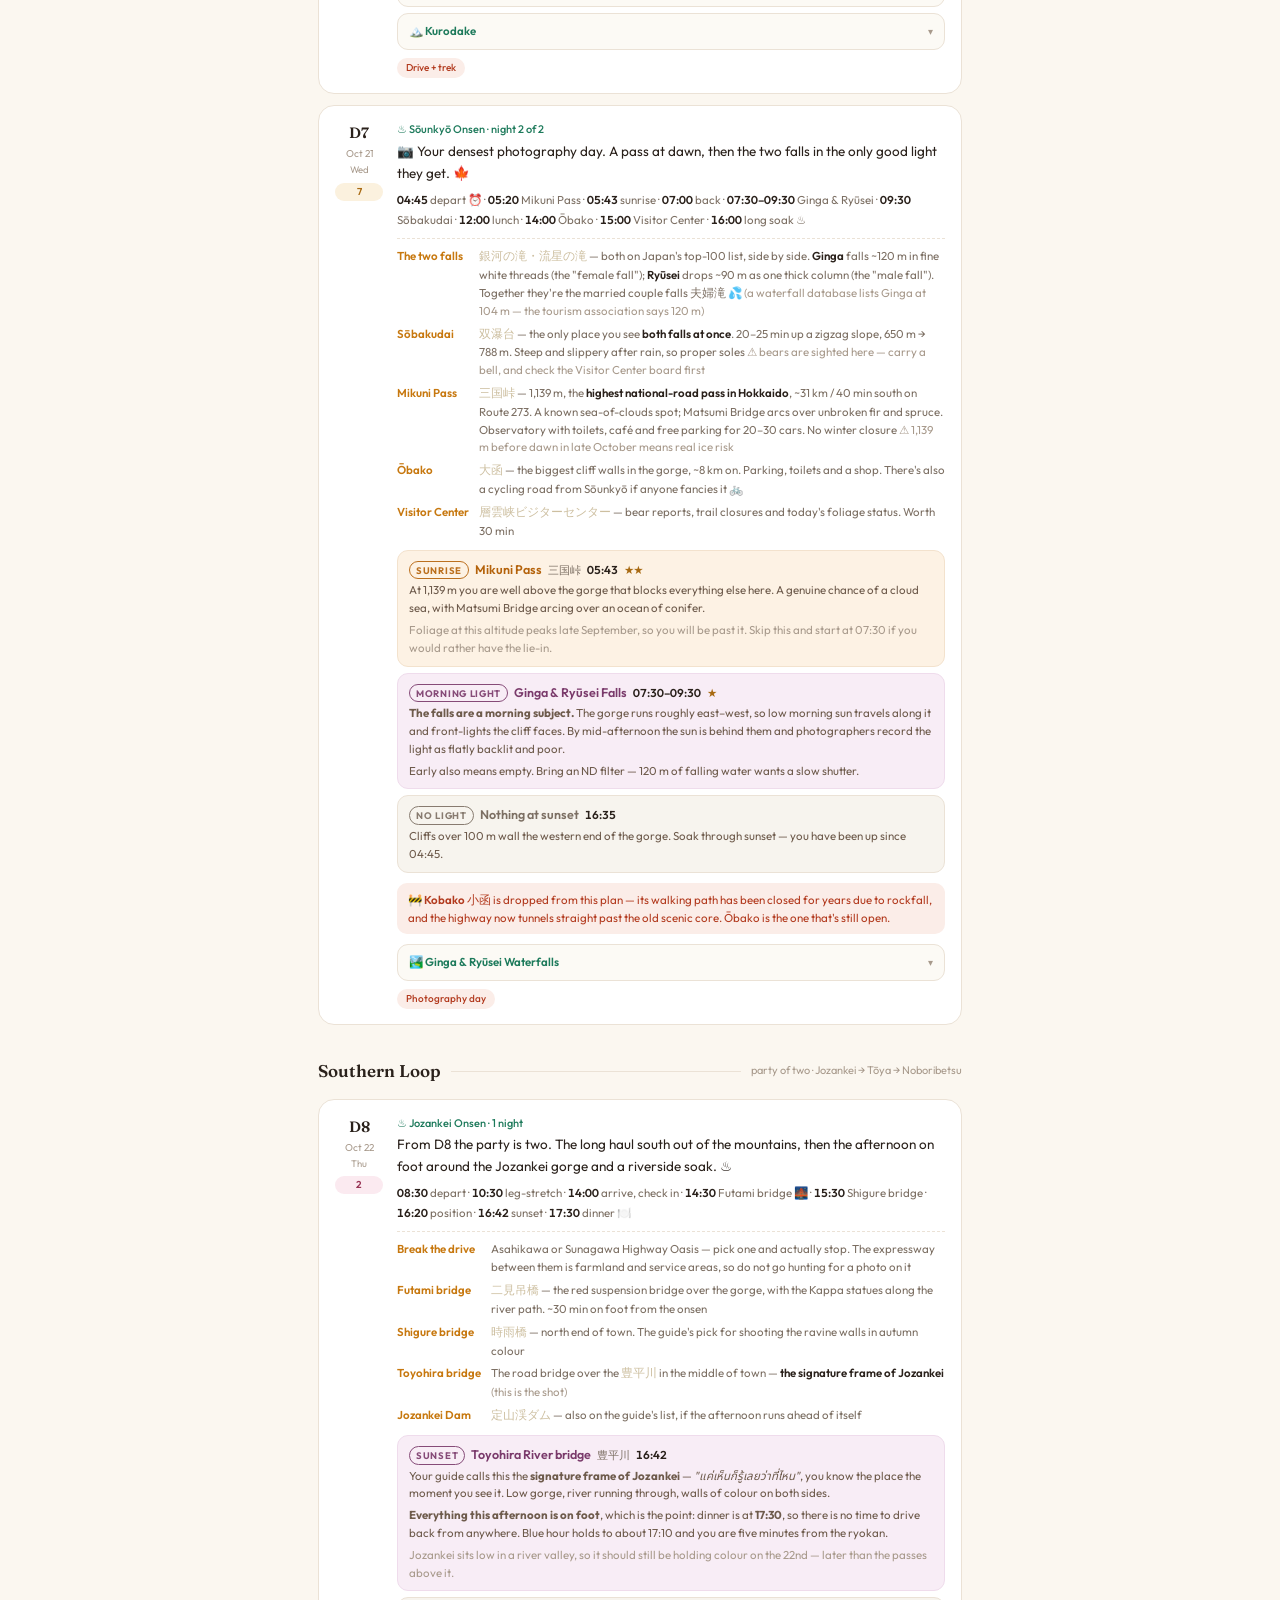
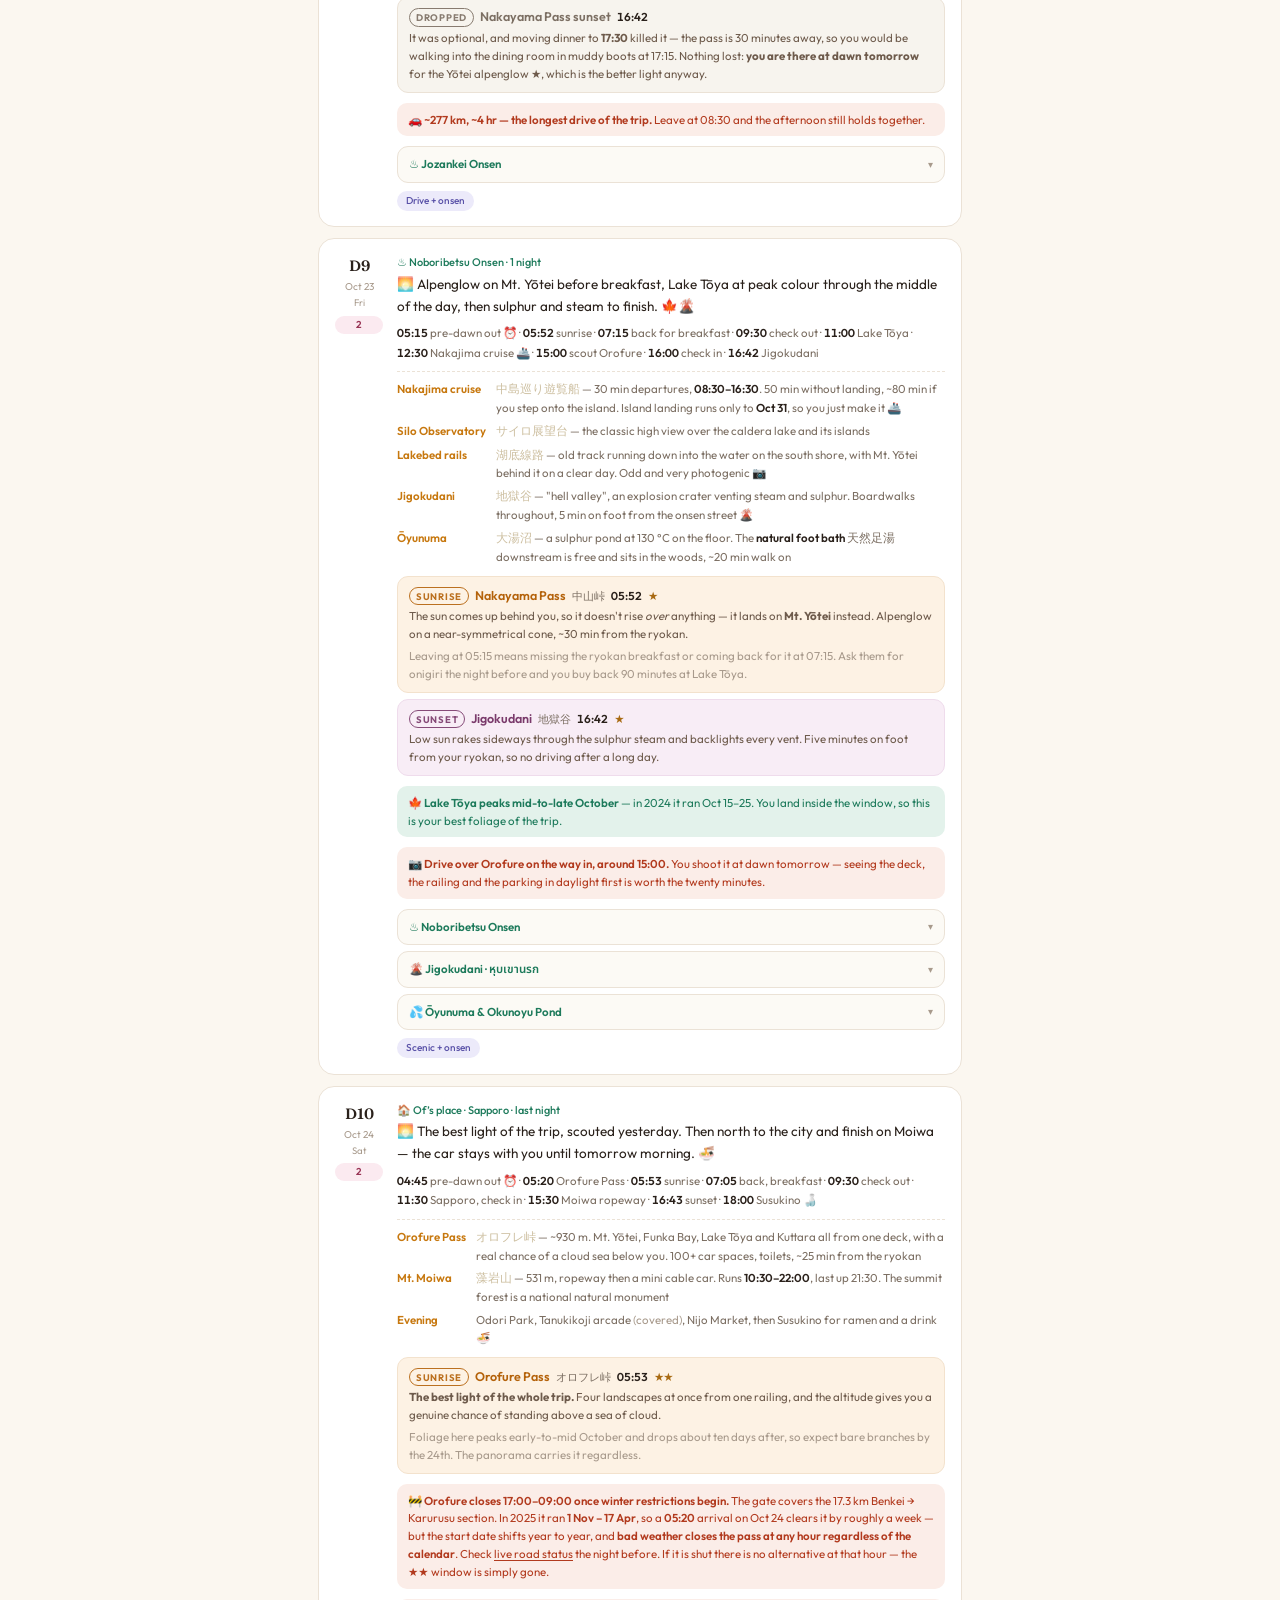
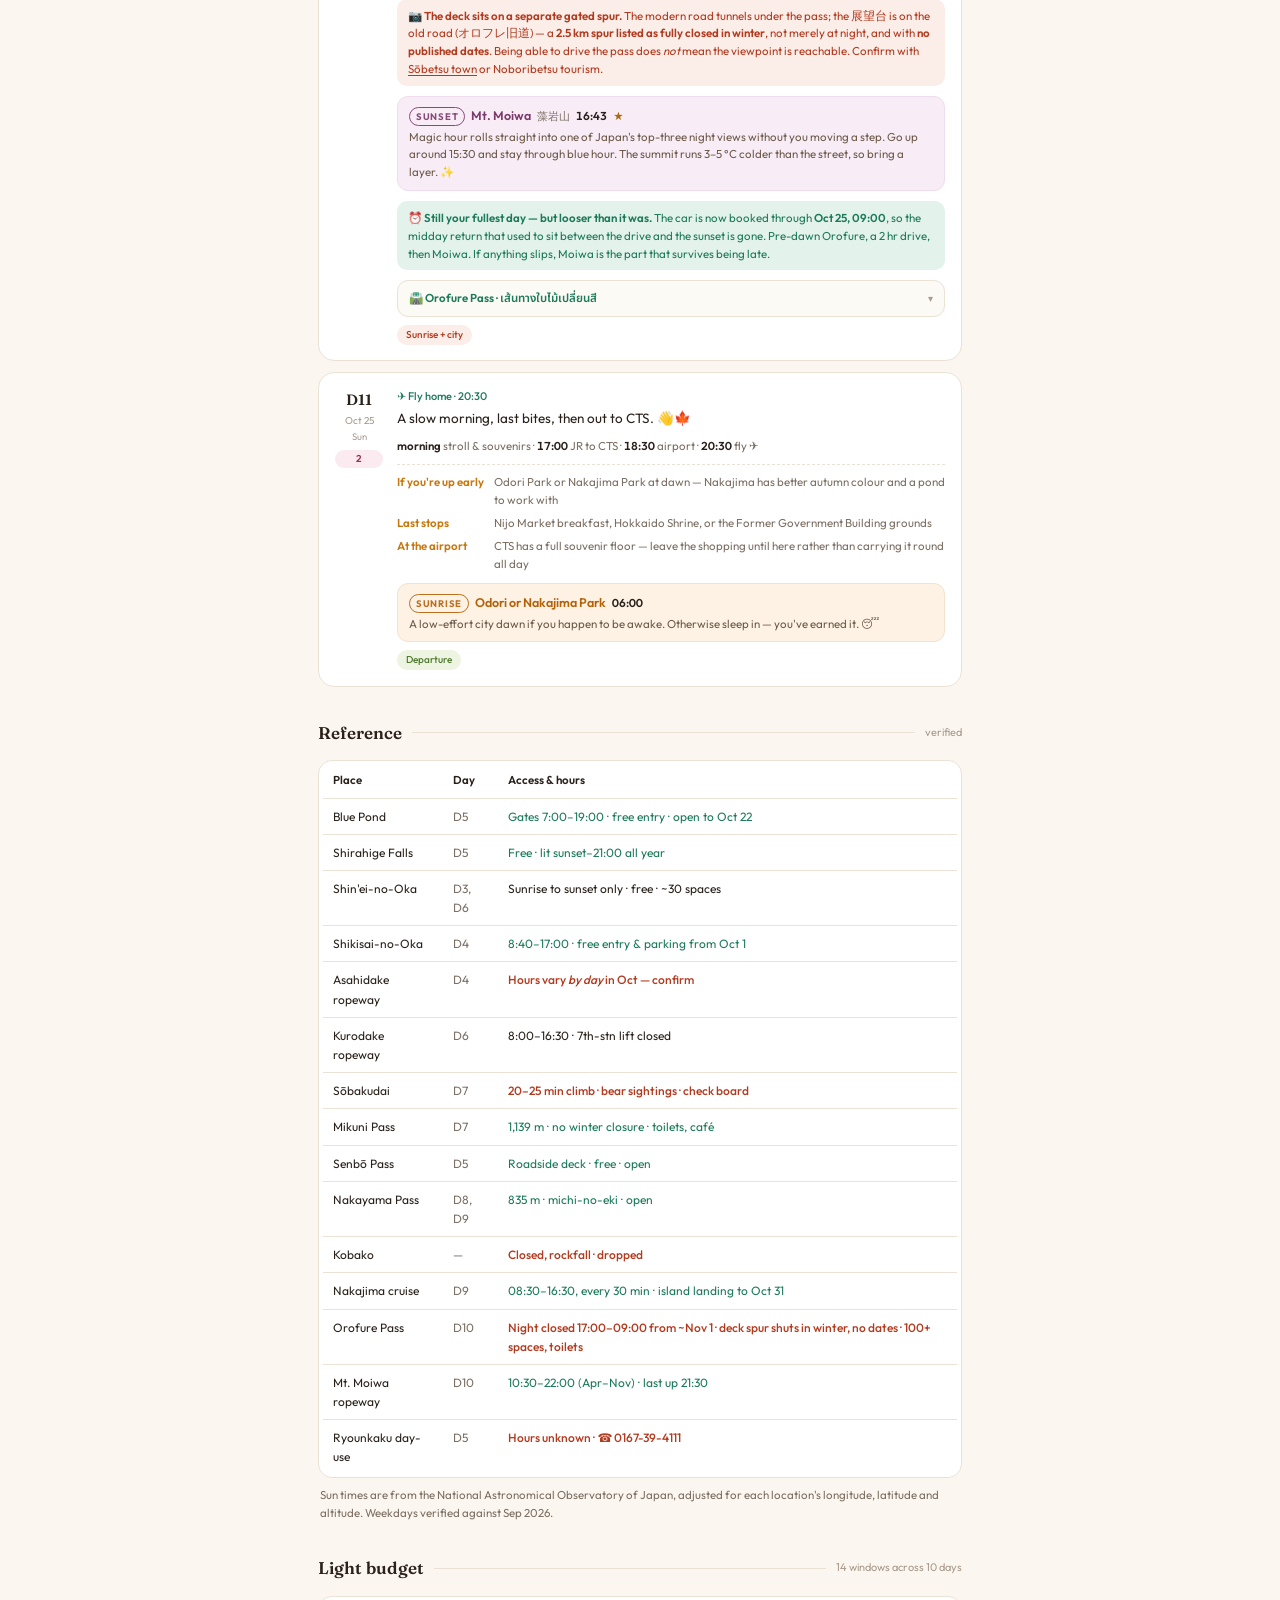
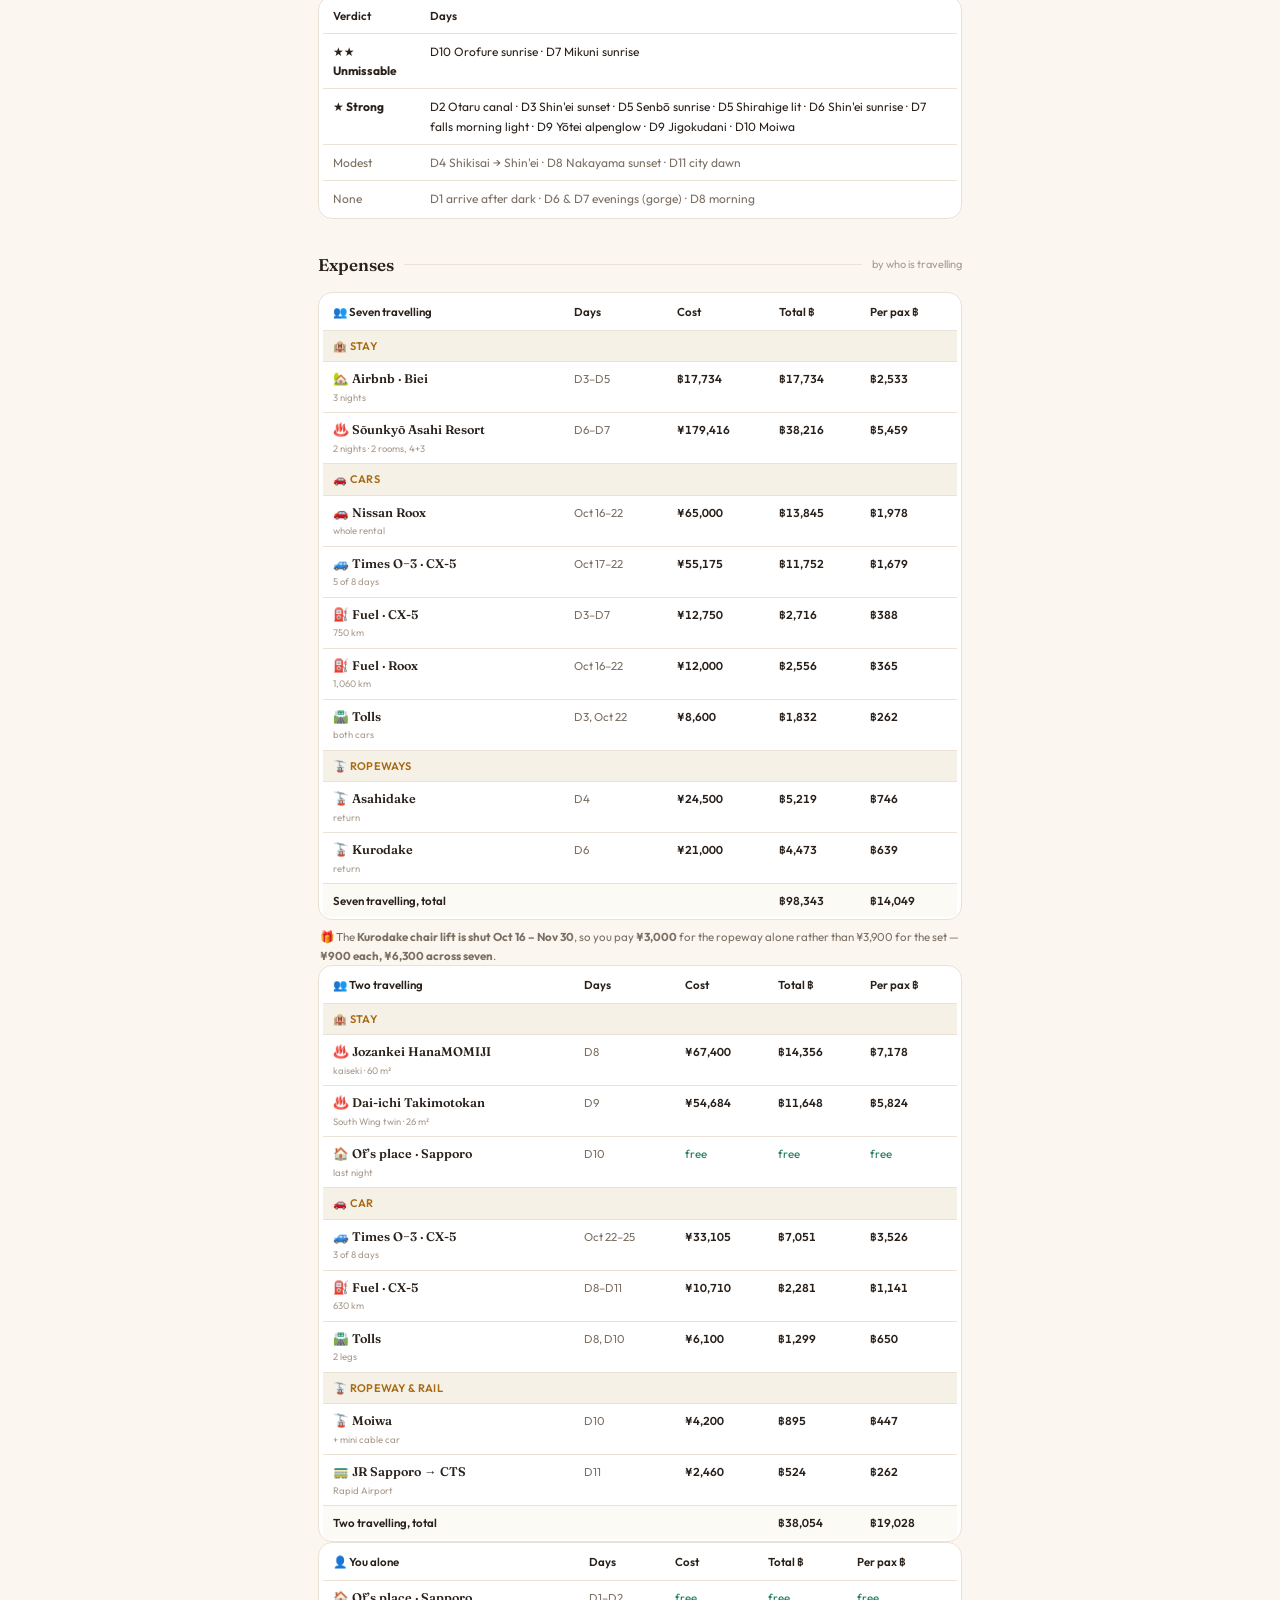
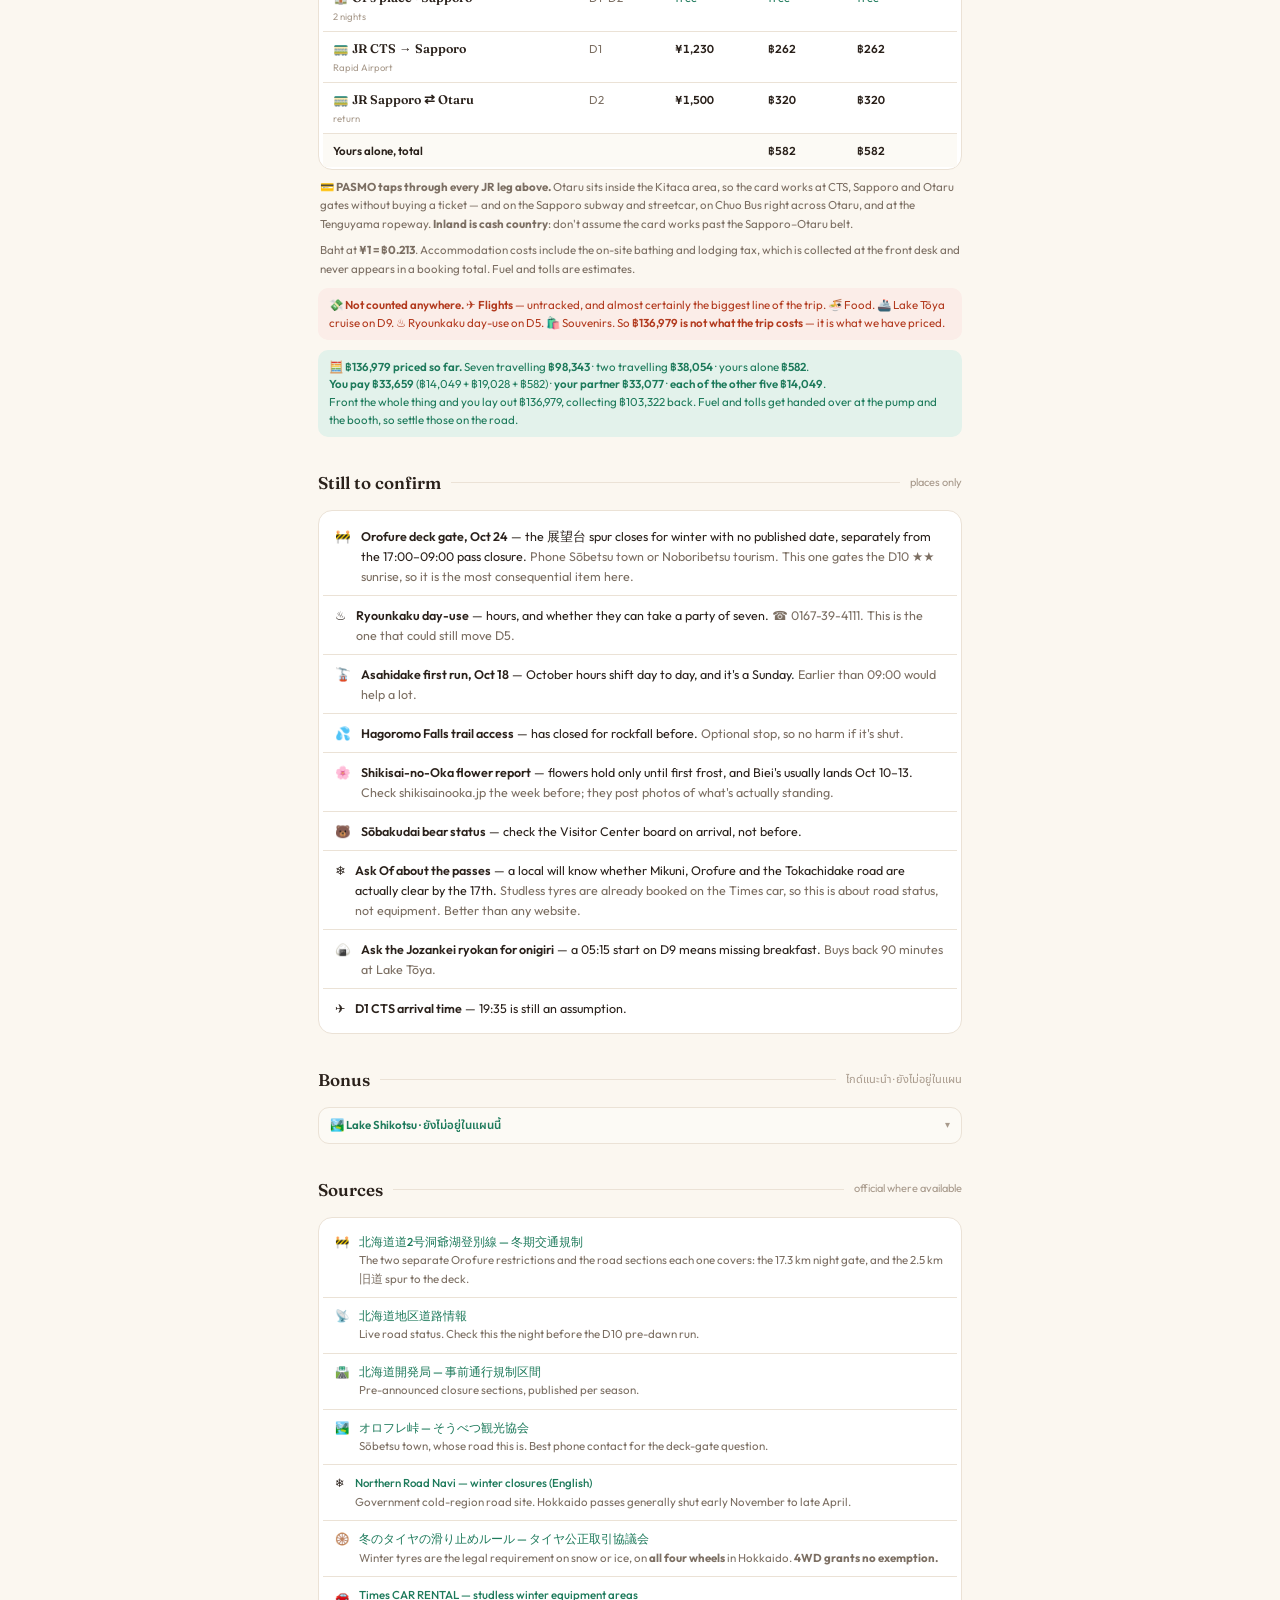
==== commit bfe9f549: "Give D2 its morning light back: no breakfast stop, garden before the canal The old order spent 08:45" ====
--- a/index.html
+++ b/index.html
@@ -296,18 +296,18 @@
           <img class="full" src="assets/photos/otaru-canal.jpg" alt="Otaru Canal, enlarged" loading="lazy">
           <span class="hint">⤢ unfold</span></label>
       </div>
-      <div class="times"><b>08:00</b> JR to Otaru (~45 min) · <b>08:45</b> Sankaku Market, breakfast 🐟 · <b>09:45</b> Temiya Line rails on foot · <b>10:30–11:30</b> North Canal · <b>11:30–12:30</b> Temiya garden 🍁 · <b>13:00–15:30</b> Sakaimachi &amp; Kitaichi Glass · <b>16:00</b> position at Asakusa Bridge · <b>17:40</b> JR back</div>
+      <div class="times"><b>08:00</b> JR to Otaru (~45 min) · <b>08:55–09:40</b> Temiya Line rails · <b>09:50–10:50</b> Temiya garden 🍁 · <b>11:00–12:00</b> North Canal · <b>12:15</b> first meal, Rinyu Asaichi 🐟 · <b>13:00–15:30</b> Sakaimachi &amp; Kitaichi Glass · <b>16:00</b> position at Asakusa Bridge · <b>17:40</b> JR back</div>
       <div class="plc">
         <dl>
-          <dt>Sankaku Market</dt><dd><span class="jpn">三角市場</span> — breakfast at <b>Takinami Shokudo</b> <span class="jpn">滝波食堂</span>, kaisendon straight off the fishmonger's own counter. 2 min from the station <span class="z">(ticket machine at the door, order while you wait for a seat)</span></dd>
-          <dt>Temiya Line</dt><dd><span class="jpn">旧国鉄手宮線</span> — Hokkaido's first railway, 1880, closed 1985. A <b>1.6 km path along the rails</b>, crossings and gates left where they stood. Walk Chuo-dori down from the station for ~10 min, then <b>peel off onto the rails at 色内1丁目</b> and follow them northeast. Stay on Chuo-dori instead and you land at the central canal — which you want at sunset, not at ten in the morning <span class="z">(20–60 min depending on how much you shoot; morning is the light for it)</span></dd>
-          <dt>Rinyu Asaichi</dt><dd><span class="jpn">鱗友朝市</span> — the market that was never laid out for visitors; it grew for the fishing trade and the people who live here. <b>朝市食堂</b> opens at <b>4:00</b>, のんのん定食 ¥1,000. Closed Sundays. Sits at 色内3丁目, so it lands on the north canal leg <span class="z">(walk the rails first and eat here at ~09:30 instead)</span></dd>
-          <dt>North Canal</dt><dd><span class="jpn">北運河</span> — still its original <b>40 m width</b>; the postcard stretch was narrowed to 20 m for the road. Working boats, stone warehouses, no tour buses</dd>
+          <dt>Temiya Line</dt><dd><span class="jpn">旧国鉄手宮線</span> — Hokkaido's first railway, 1880, closed 1985. A <b>1.6 km path along the rails</b>, crossings and gates left where they stood. Walk Chuo-dori down from the station for ~10 min, then <b>peel off onto the rails at 色内1丁目</b> and follow them northeast. Stay on Chuo-dori instead and you land at the central canal — which you want at sunset, not at nine in the morning <span class="z">(the lowest sun of your day rakes straight along the track — this is why nothing else gets this slot)</span></dd>
+          <dt>Temiya Garden</dt><dd><span class="jpn">手宮緑化植物園</span> — free, open until <b>Oct 31</b>, on the hill above where the rails end. Foliage runs mid-Oct to early Nov so you catch the front of it: dōdan-tsutsuji goes hard red, with maple and ginkgo behind. A <b>city-designated viewpoint</b> over the port — breakwater and the Chikkō ferris wheel, and at this hour the sun is behind you, so the harbour reads clean <span class="z">⚠️ the road up runs at 22%, 24% at its worst. 45–60 min round trip; if the legs say no, this is the one to drop</span></dd>
+          <dt>North Canal</dt><dd><span class="jpn">北運河</span> — still its original <b>40 m width</b>; the postcard stretch was narrowed to 20 m for the road. Working boats, stone warehouses, no tour buses. It takes the flat midday hour on purpose — wide water and warehouses carry it, and quiet matters here more than light</dd>
           <dt>Nippon Yusen</dt><dd><span class="jpn">旧日本郵船小樽支店</span> — 1906 stone branch office, national Important Cultural Property, <b>reopened Apr 2025</b> after a five-year restoration. ¥300, 9:30–17:00, shut Tuesdays <span class="z">(your Friday is fine)</span></dd>
           <dt>Canal Park</dt><dd><span class="jpn">運河公園</span> — right in front of the Yusen building, stone warehouses round the edge. <b>Hokkai Seikan No. 3</b> <span class="jpn">北海製罐第3倉庫</span> is the 1924 concrete hulk beside it — shoot the outside, the inside is only now coming into use</dd>
-          <dt>Temiya Garden</dt><dd><span class="jpn">手宮緑化植物園</span> — free, open until <b>Oct 31</b>, on the hill above where the rails end. Foliage runs mid-Oct to early Nov so you catch the front of it: dōdan-tsutsuji goes hard red, with maple and ginkgo behind. A <b>city-designated viewpoint</b> over the port — breakwater and the Chikkō ferris wheel, morning sun behind you <span class="z">⚠️ the road up runs at 22%, 24% at its worst. 45–60 min round trip, and the first thing to drop if the legs say no</span></dd>
+          <dt>Rinyu Asaichi</dt><dd><span class="jpn">鱗友朝市</span> — the market that was never laid out for visitors; it grew for the fishing trade and the people who live here. <b>朝市食堂</b> does のんのん定食 ¥1,000, 花丼 ¥1,700. At 色内3丁目, so you walk off the north canal straight into it <span class="z">(market runs 4:00 to about 14:00, closed Sundays — 12:15 is safe)</span></dd>
           <dt>Sakaimachi</dt><dd><span class="jpn">堺町通り</span> — Kitaichi Glass Hall <span class="z">(北一ホール, 167 oil lamps lit daily from 9:30)</span>, the music box hall, stone warehouse row</dd>
           <dt>Asakusa Bridge</dt><dd><span class="jpn">浅草橋</span> — the classic canal frame. Claim your spot by 16:00 <span class="z">(this is the shot)</span></dd>
+          <dt>Fallback</dt><dd><b>Takinami Shokudo</b> <span class="jpn">滝波食堂</span> in Sankaku Market, 2 min from the platform, 7:00–17:00 — if Asaichi is shut or you want the prettier bowl <span class="z">(see the note below)</span></dd>
           <dt>Skip</dt><dd>The railway museum at the far end of the Temiya path — an hour you haven't got, and the steam train stops running mid-October <span class="z">(unless trains are your thing)</span></dd>
           <dt>Optional</dt><dd>Tenguyama ropeway for the bay from above, if the weather's clear at 15:00 <span class="z">(¥1,800 return, runs to Nov 3)</span></dd>
         </dl>
@@ -318,14 +318,14 @@
         <p style="margin-top:4px;color:var(--faint)">Skip the Shukutsu Panorama deck. Its famous sea sunset only works late April–August; by October the sun drops behind the Shakotan Peninsula instead.</p>
       </div>
       <details class="more">
-        <summary>🐟 Breakfast — two real options, pick on the day</summary>
-        <div class="mbody">
-          <div class="msub">三角市場 滝波食堂 · 鱗友朝市 朝市食堂</div>
-          <ul class="mlist">
-            <li><span>🎫</span><div><b>Takinami Shokudo</b>, beside the station — the fishmonger's own counter since 1945, shellfish lifted live from the shop tanks. Numbered ticket at the door, order while you wait for a seat</div></li>
-            <li><span>🍚</span><div><b>Wagamama Don</b> — build your own bowl, 3–4 toppings from about 9 (uni, ikura, hotate, botan ebi…), ¥2,750–3,520. Open <b>7:00–17:00</b>, closed only Jan 1 <span class="z">(08:45 puts you ahead of the 11:30–13:00 queue, which runs long)</span></div></li>
-            <li><span>🐟</span><div><b>朝市食堂</b> at Rinyu Asaichi, out by the north canal — a market that grew for the fishing trade, not for visitors. Opens <b>4:00</b>, のんのん定食 <b>¥1,000</b>, 花丼 ¥1,700. <b>Closed Sundays</b>, so your Friday is fine</div></li>
-            <li><span>⚖️</span><div>Both are genuine; Takinami is just the one the tour route feeds. Prettier bowl and a two-minute walk from the platform, against a workers' canteen at a third of the price <span class="z">(eat at Asaichi and you walk the rails first, hungry, in the better light)</span></div></li>
+        <summary>🐟 Why this day has no breakfast stop</summary>
+        <div class="mbody">
+          <div class="msub">鱗友朝市 朝市食堂 · 三角市場 滝波食堂</div>
+          <ul class="mlist">
+            <li><span>🌅</span><div>Sitting down by the station would spend <b>08:45–09:30</b> indoors, and that is the lowest, best light of the day — the hour the rails and the port view both want. So the first meal moves to <b>12:15</b>, once the light work is done</div></li>
+            <li><span>🐟</span><div><b>朝市食堂</b> at Rinyu Asaichi — a market that grew for the fishing trade, not for visitors. のんのん定食 <b>¥1,000</b>, 花丼 ¥1,700, and you walk off the north canal straight into it <span class="z">(4:00 to about 14:00, closed Sundays)</span></div></li>
+            <li><span>🍙</span><div>Skip the sit-down, not the food. <b>Take something from the station</b> — you are climbing a 22% hill at 09:50 on nothing since Sapporo</div></li>
+            <li><span>🎫</span><div>Fallback is <b>Takinami Shokudo</b>, the fishmonger's own counter since 1945, shellfish lifted live from the shop tanks. <b>Wagamama Don</b>, 3–4 toppings from about 9, ¥2,750–3,520 <span class="z">(genuinely good, just the one the tour route feeds — and the 11:30–13:00 queue runs long)</span></div></li>
           </ul>
         </div>
       </details>
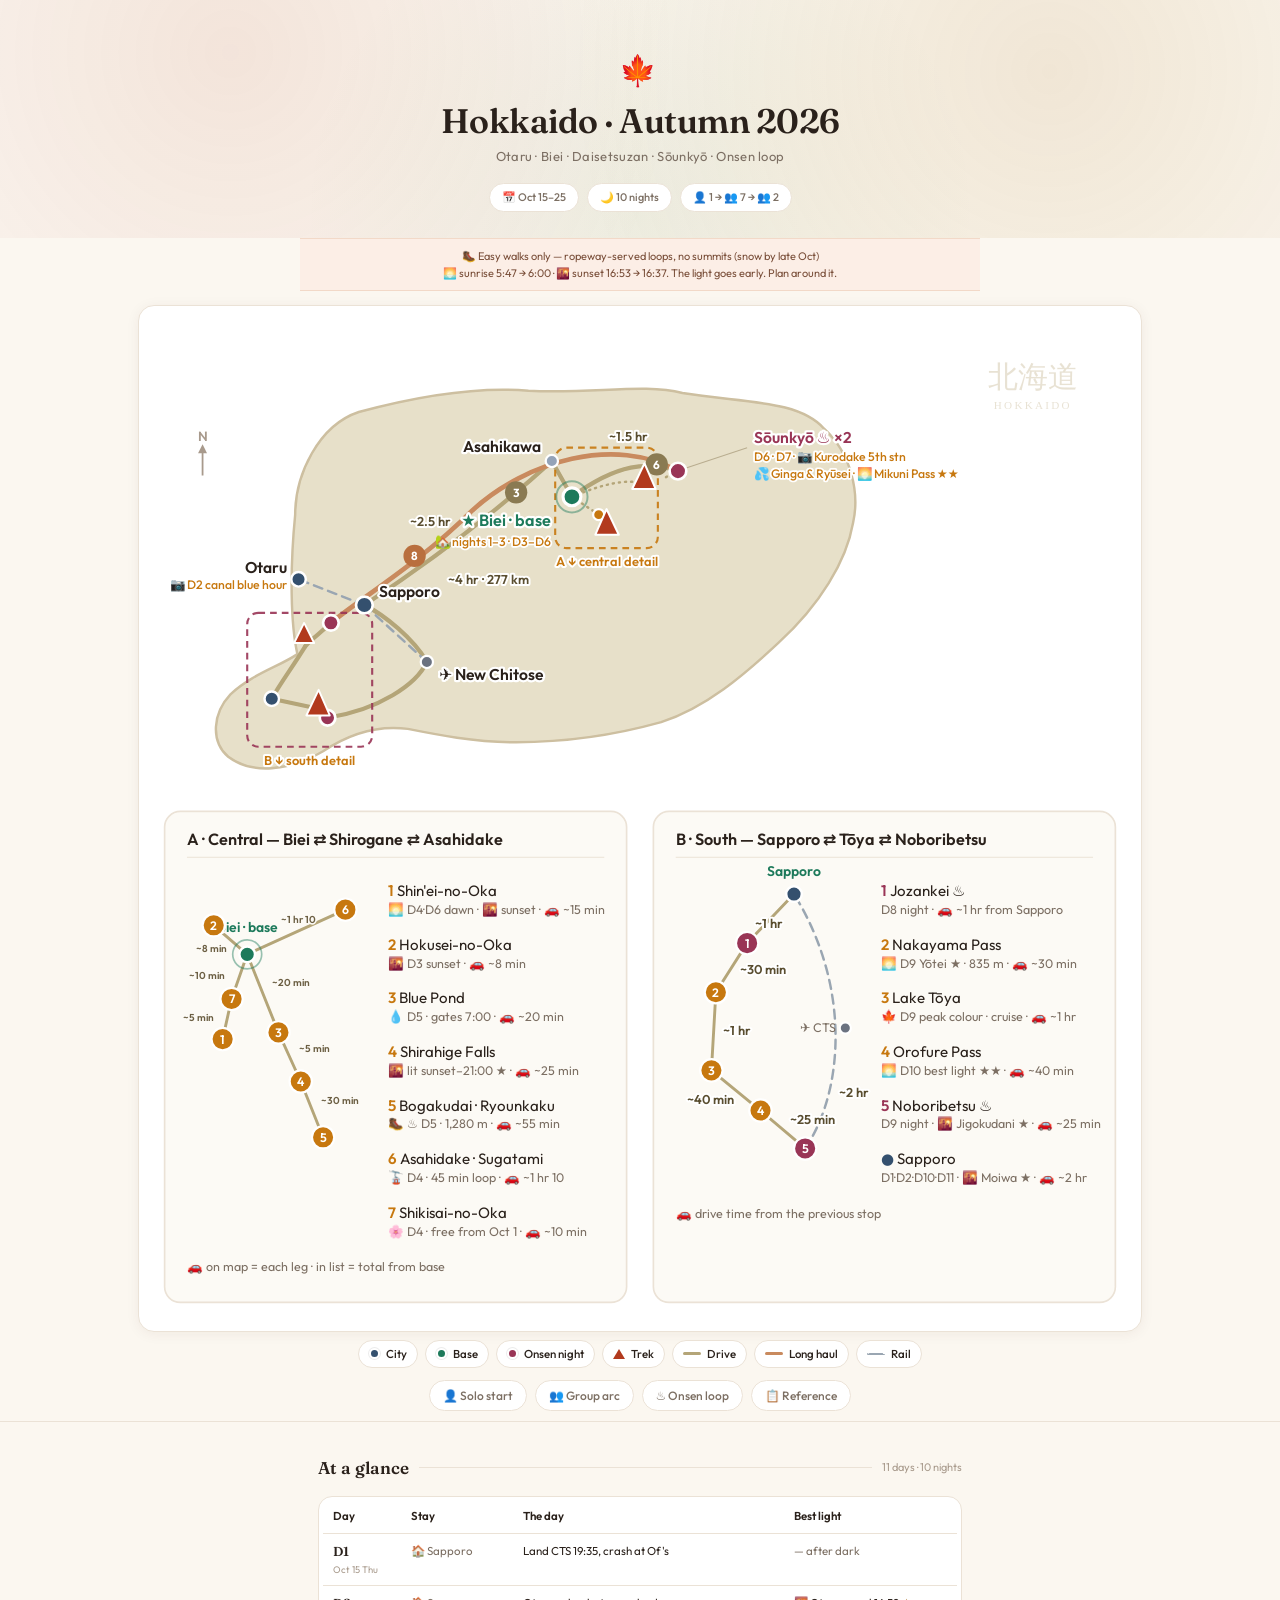
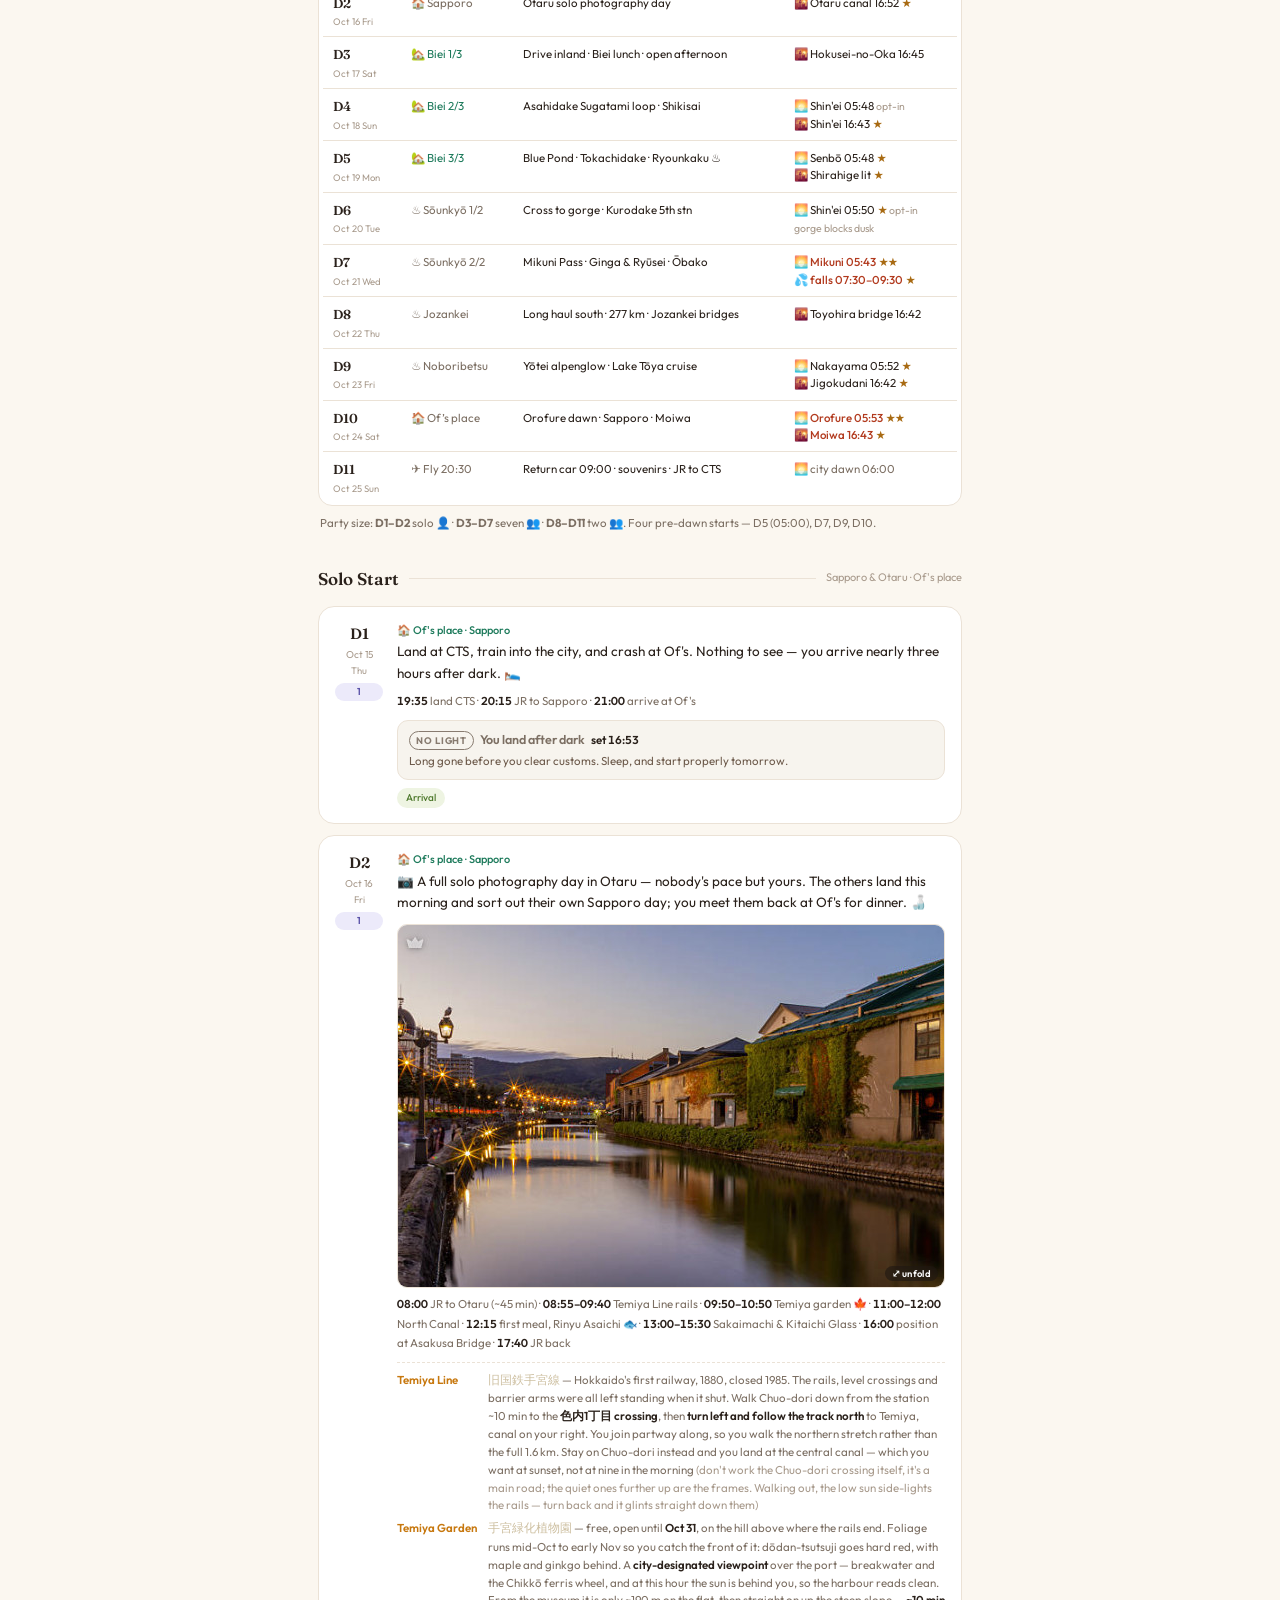
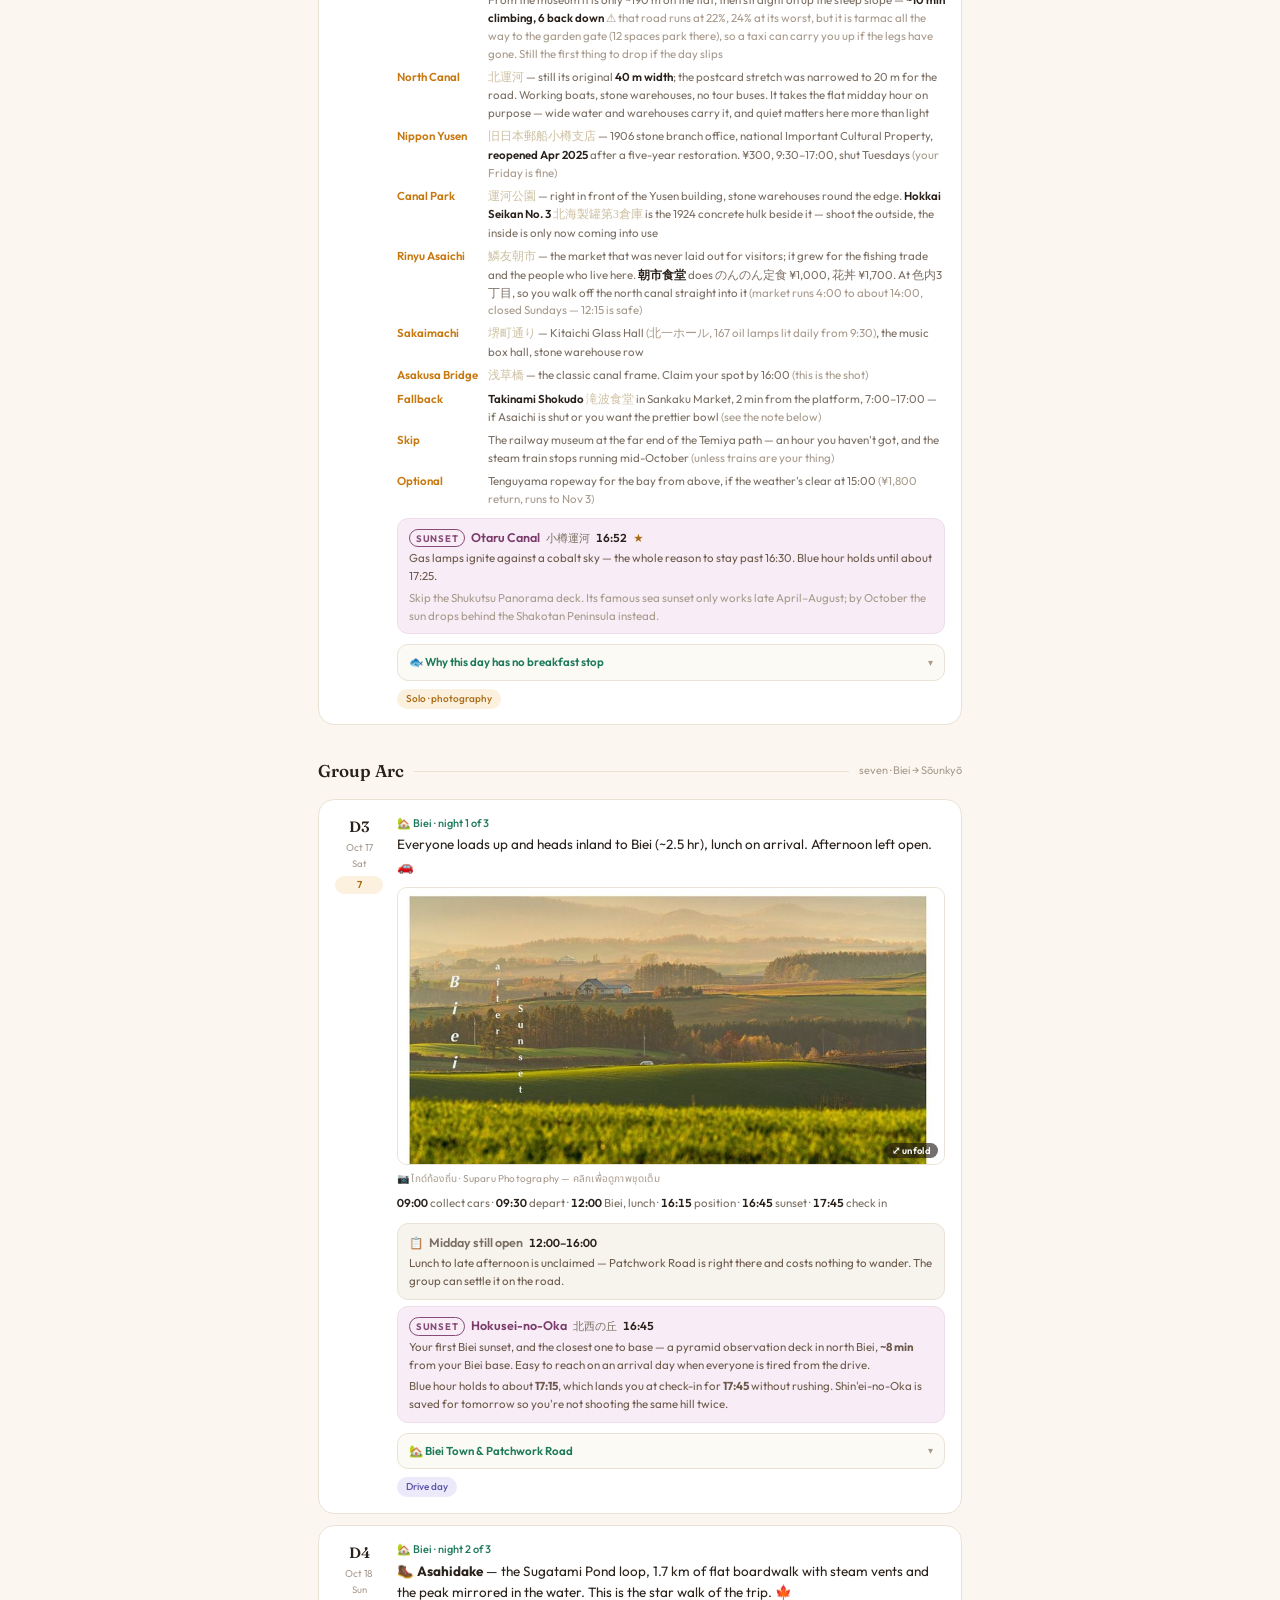
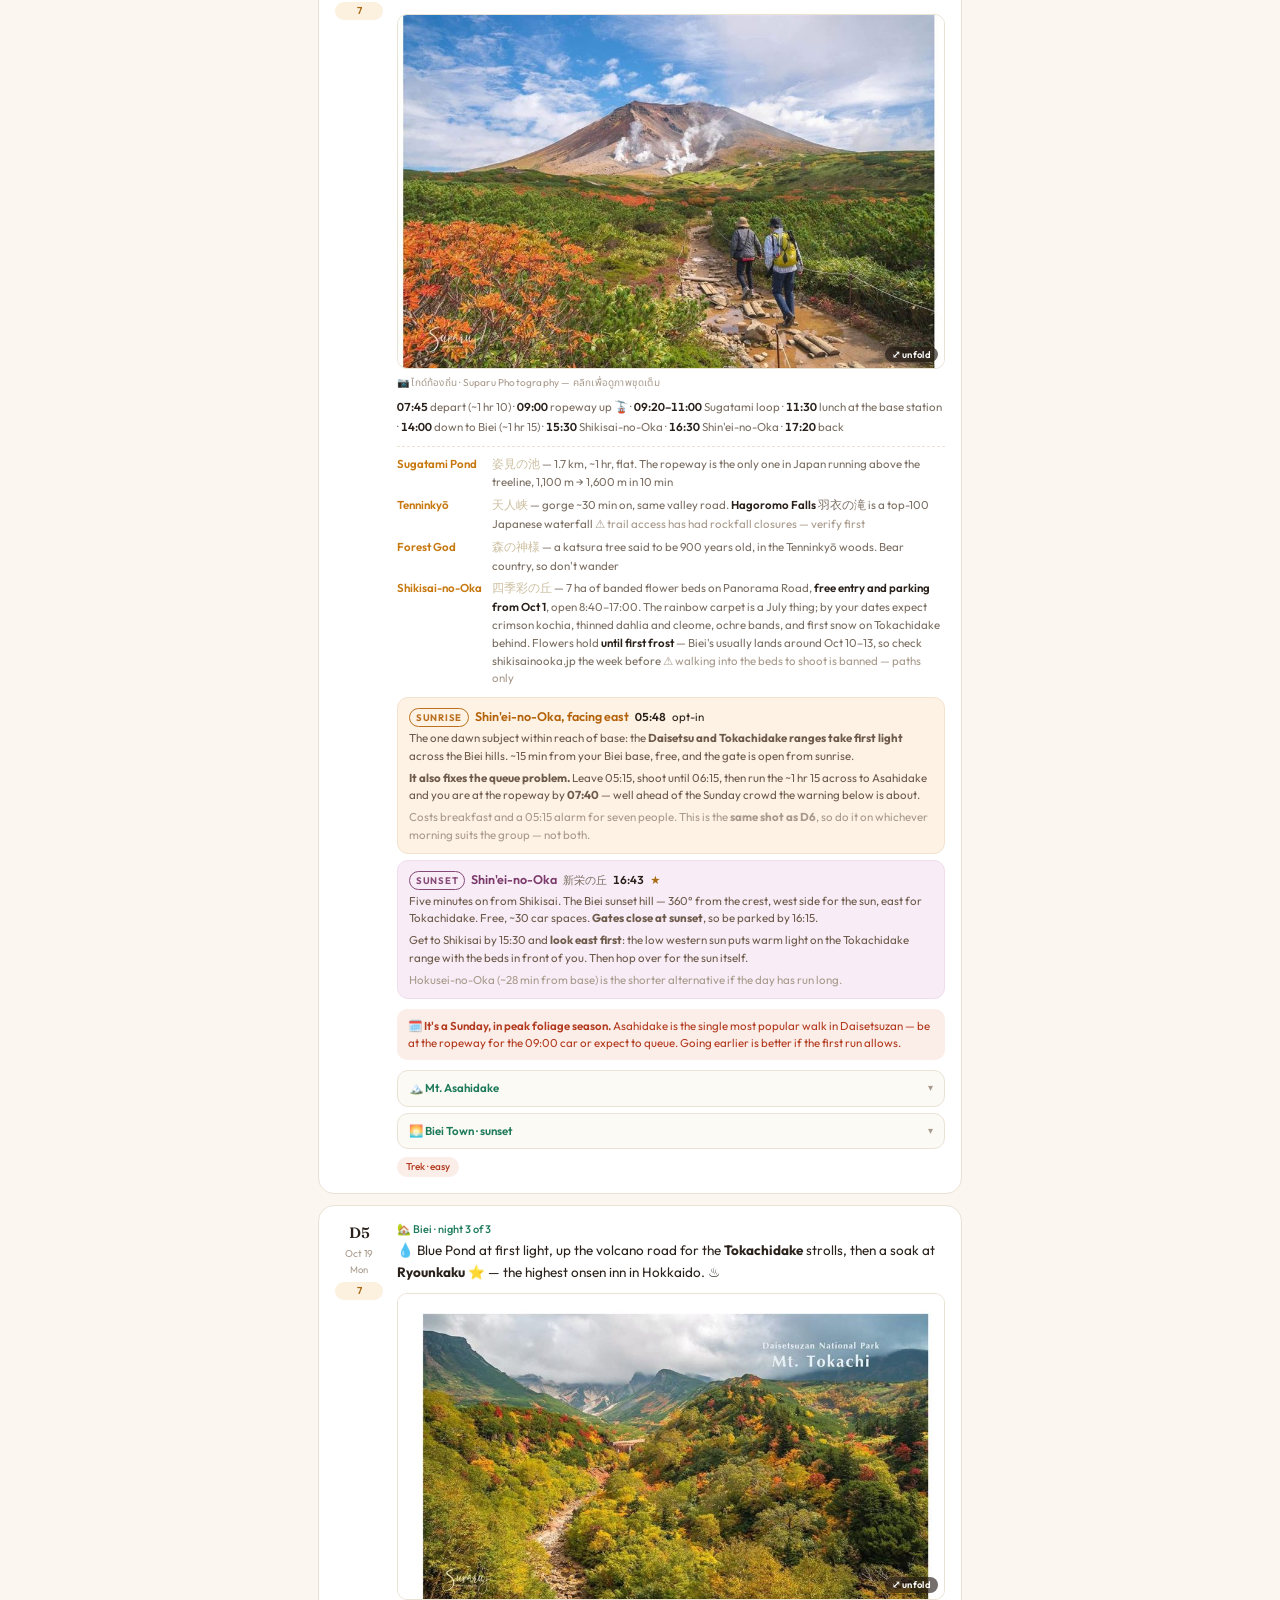
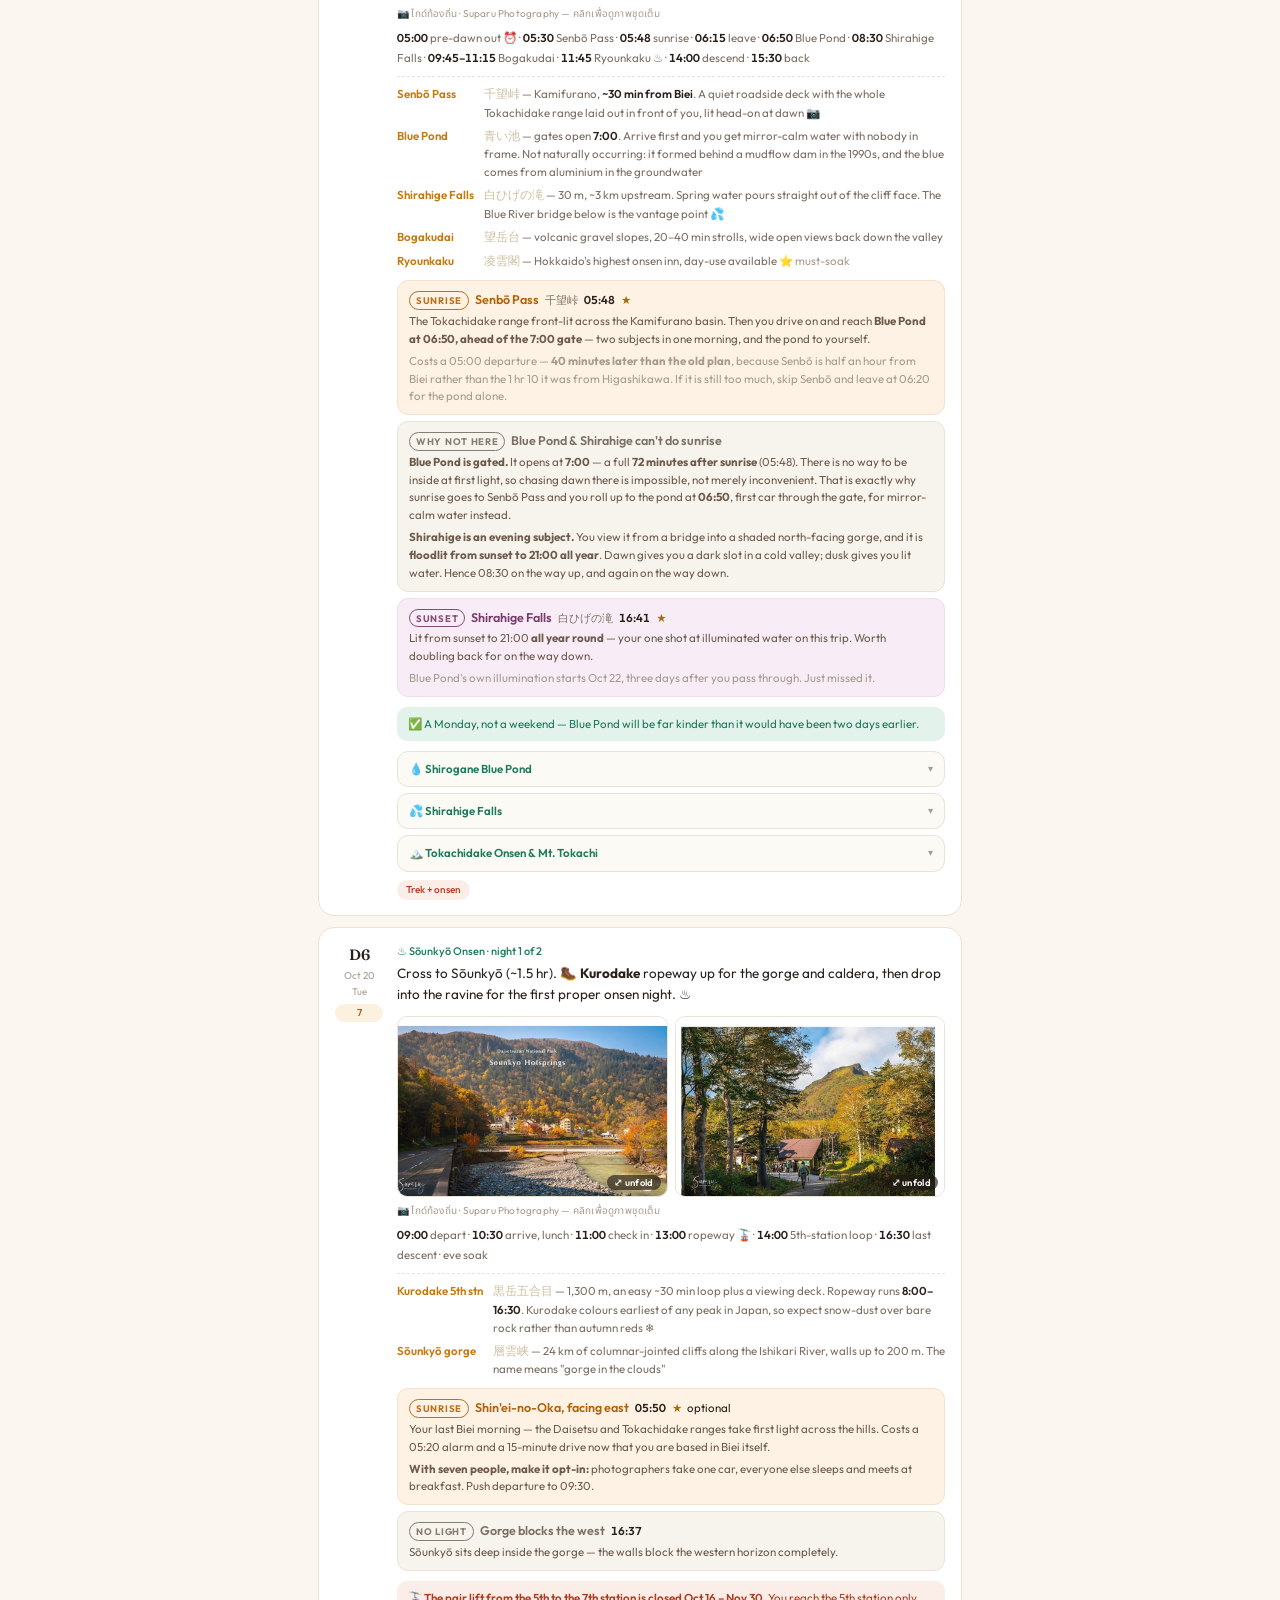
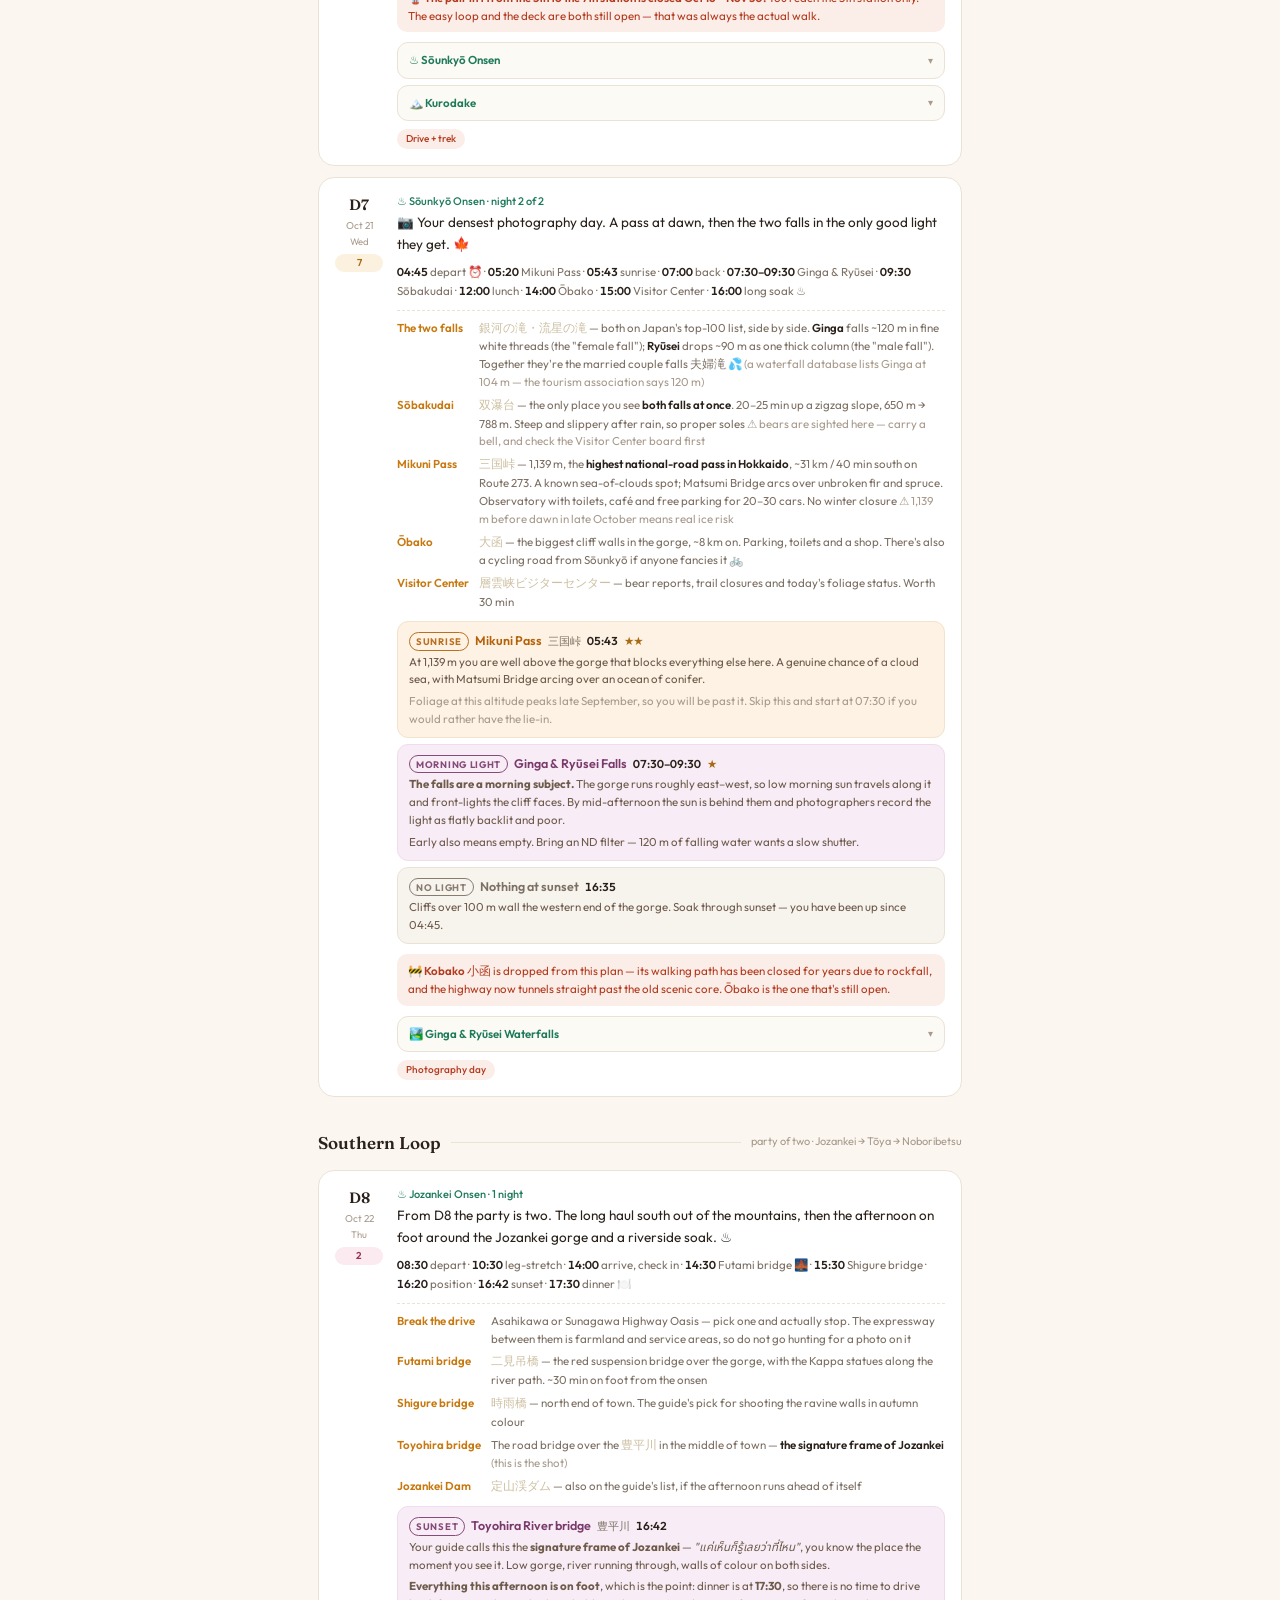
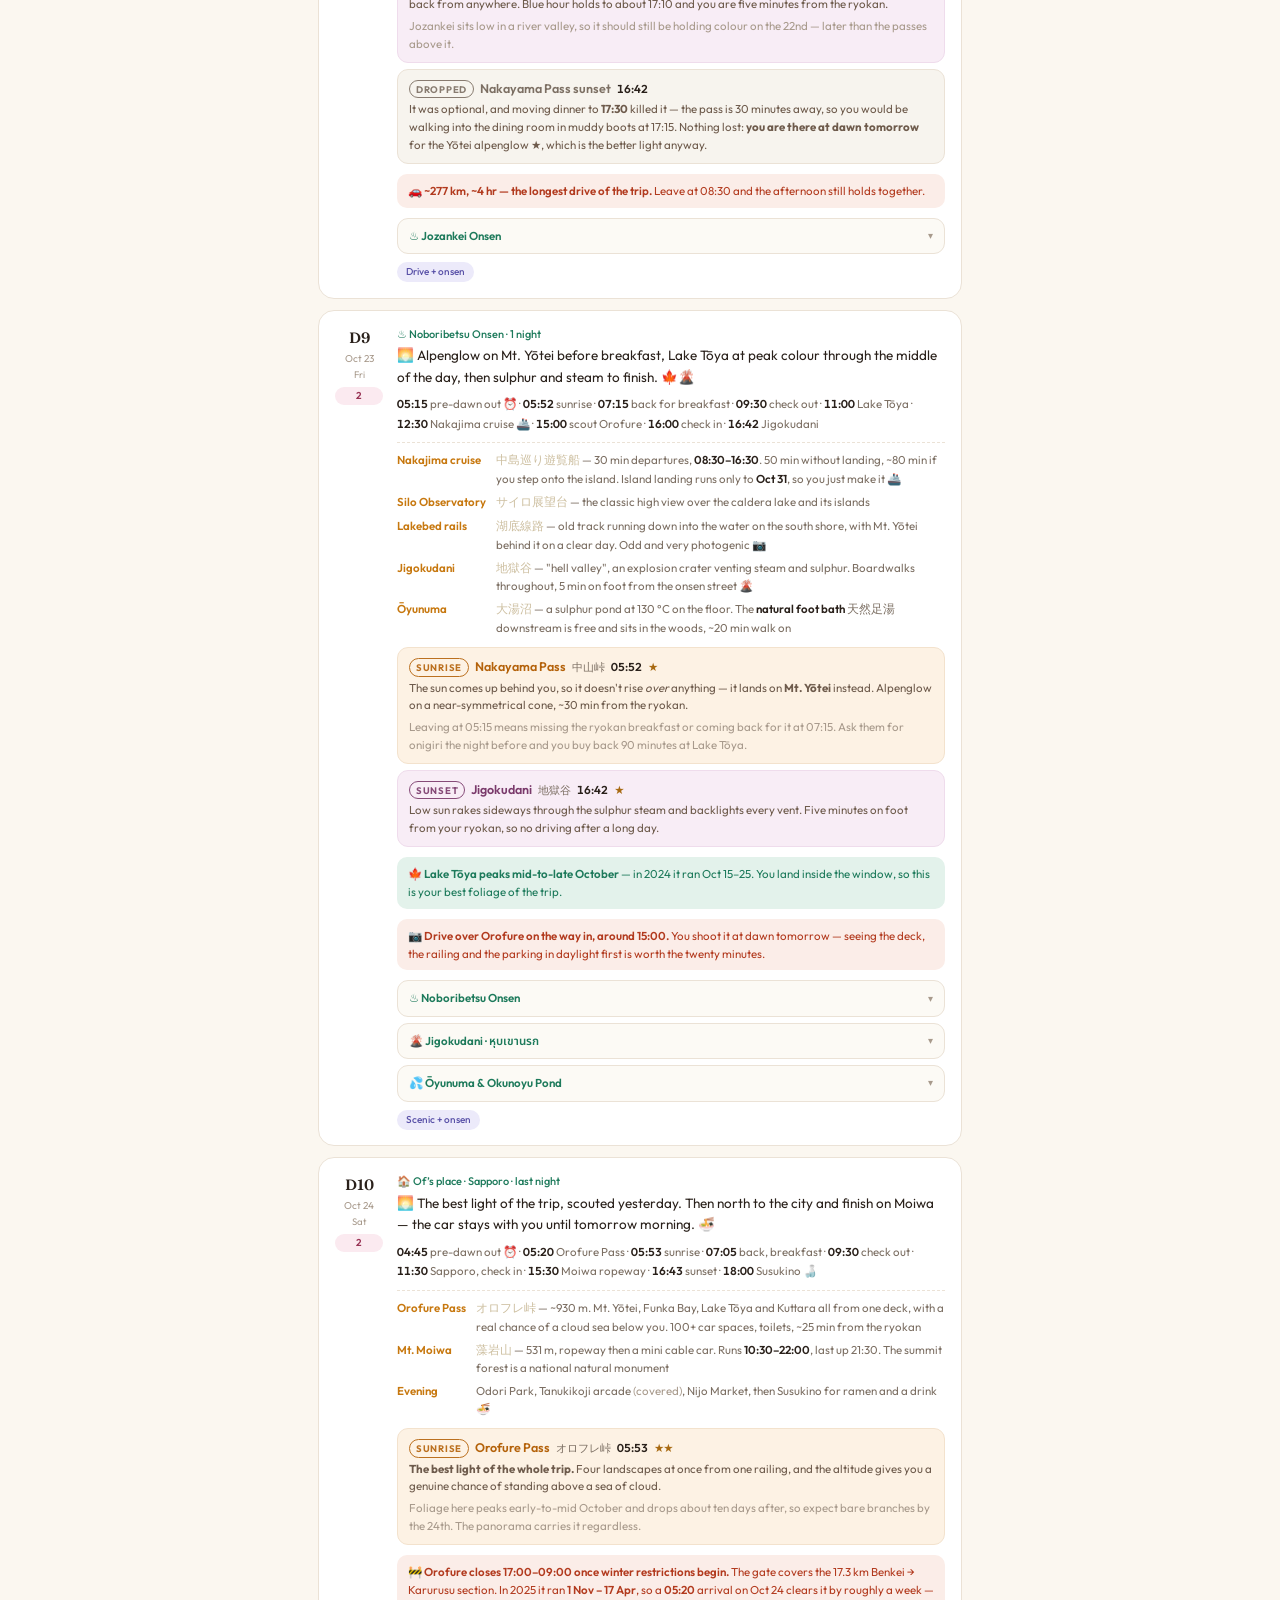
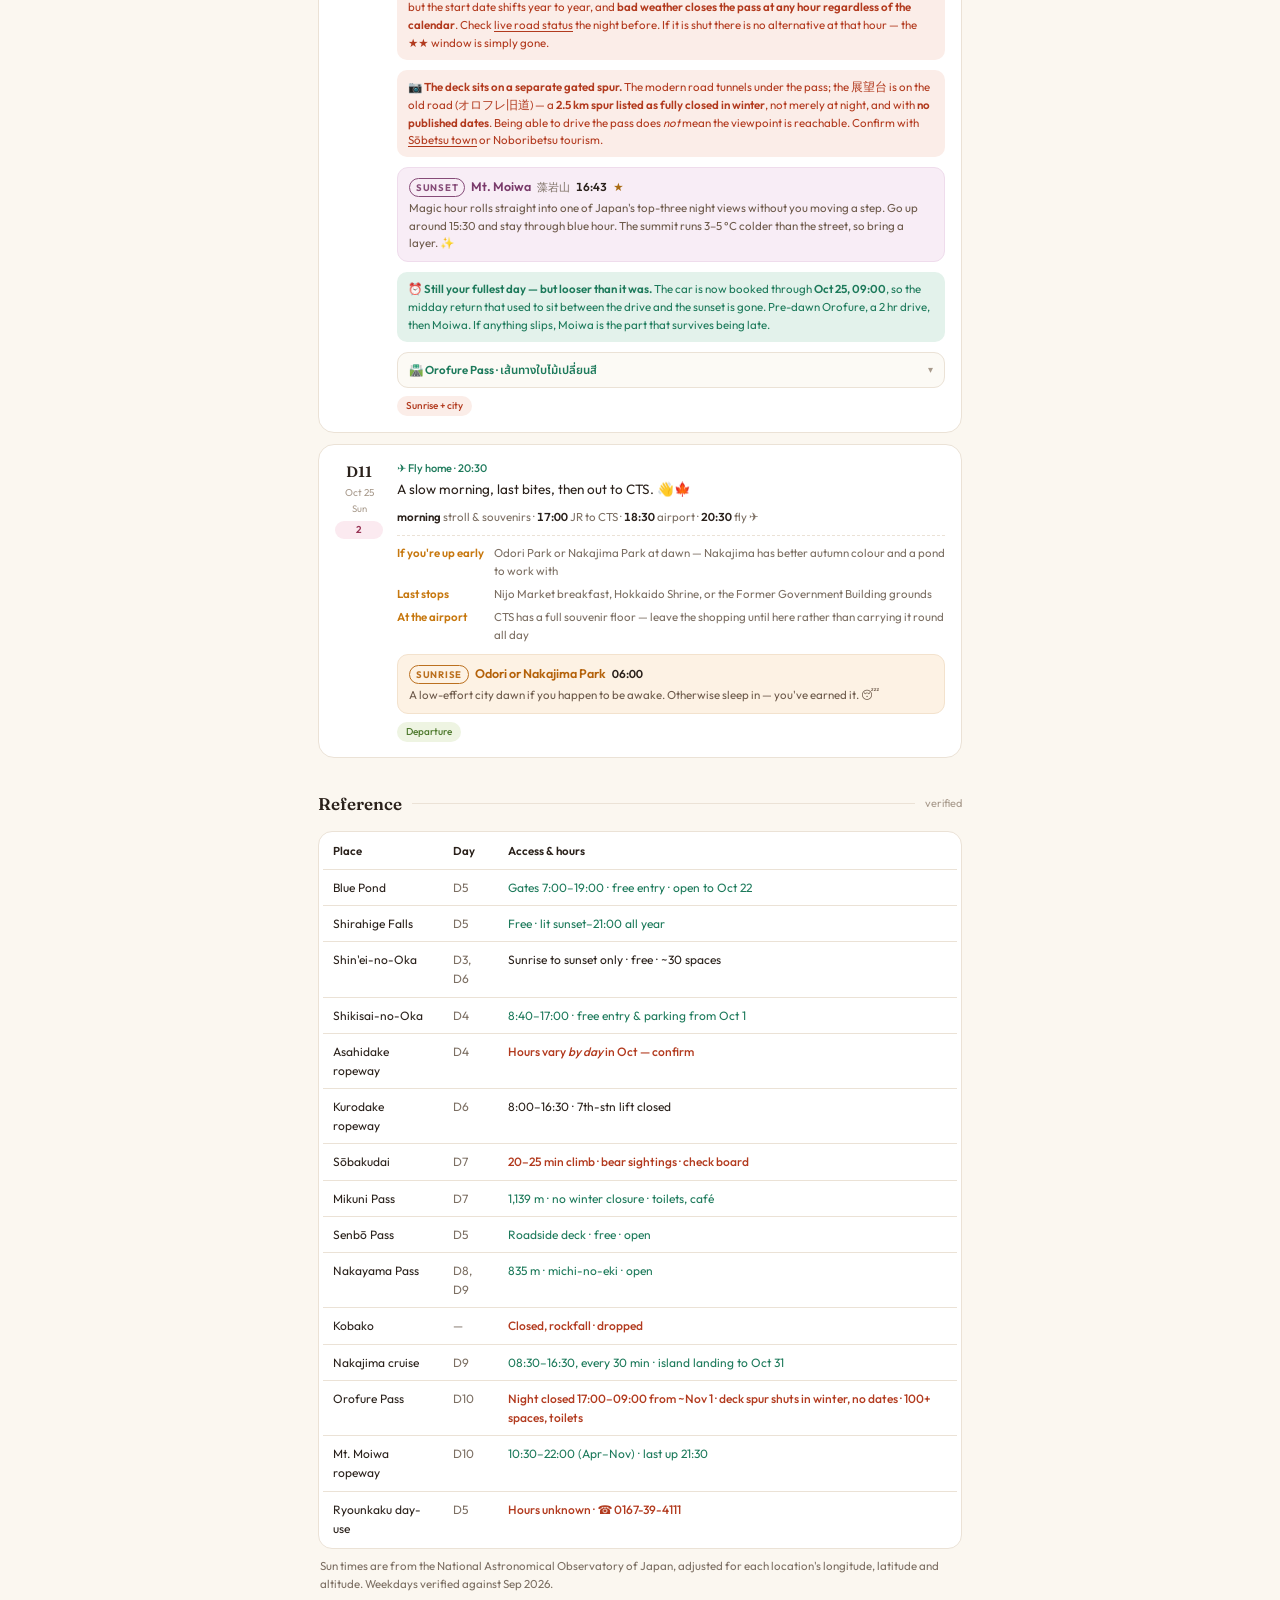
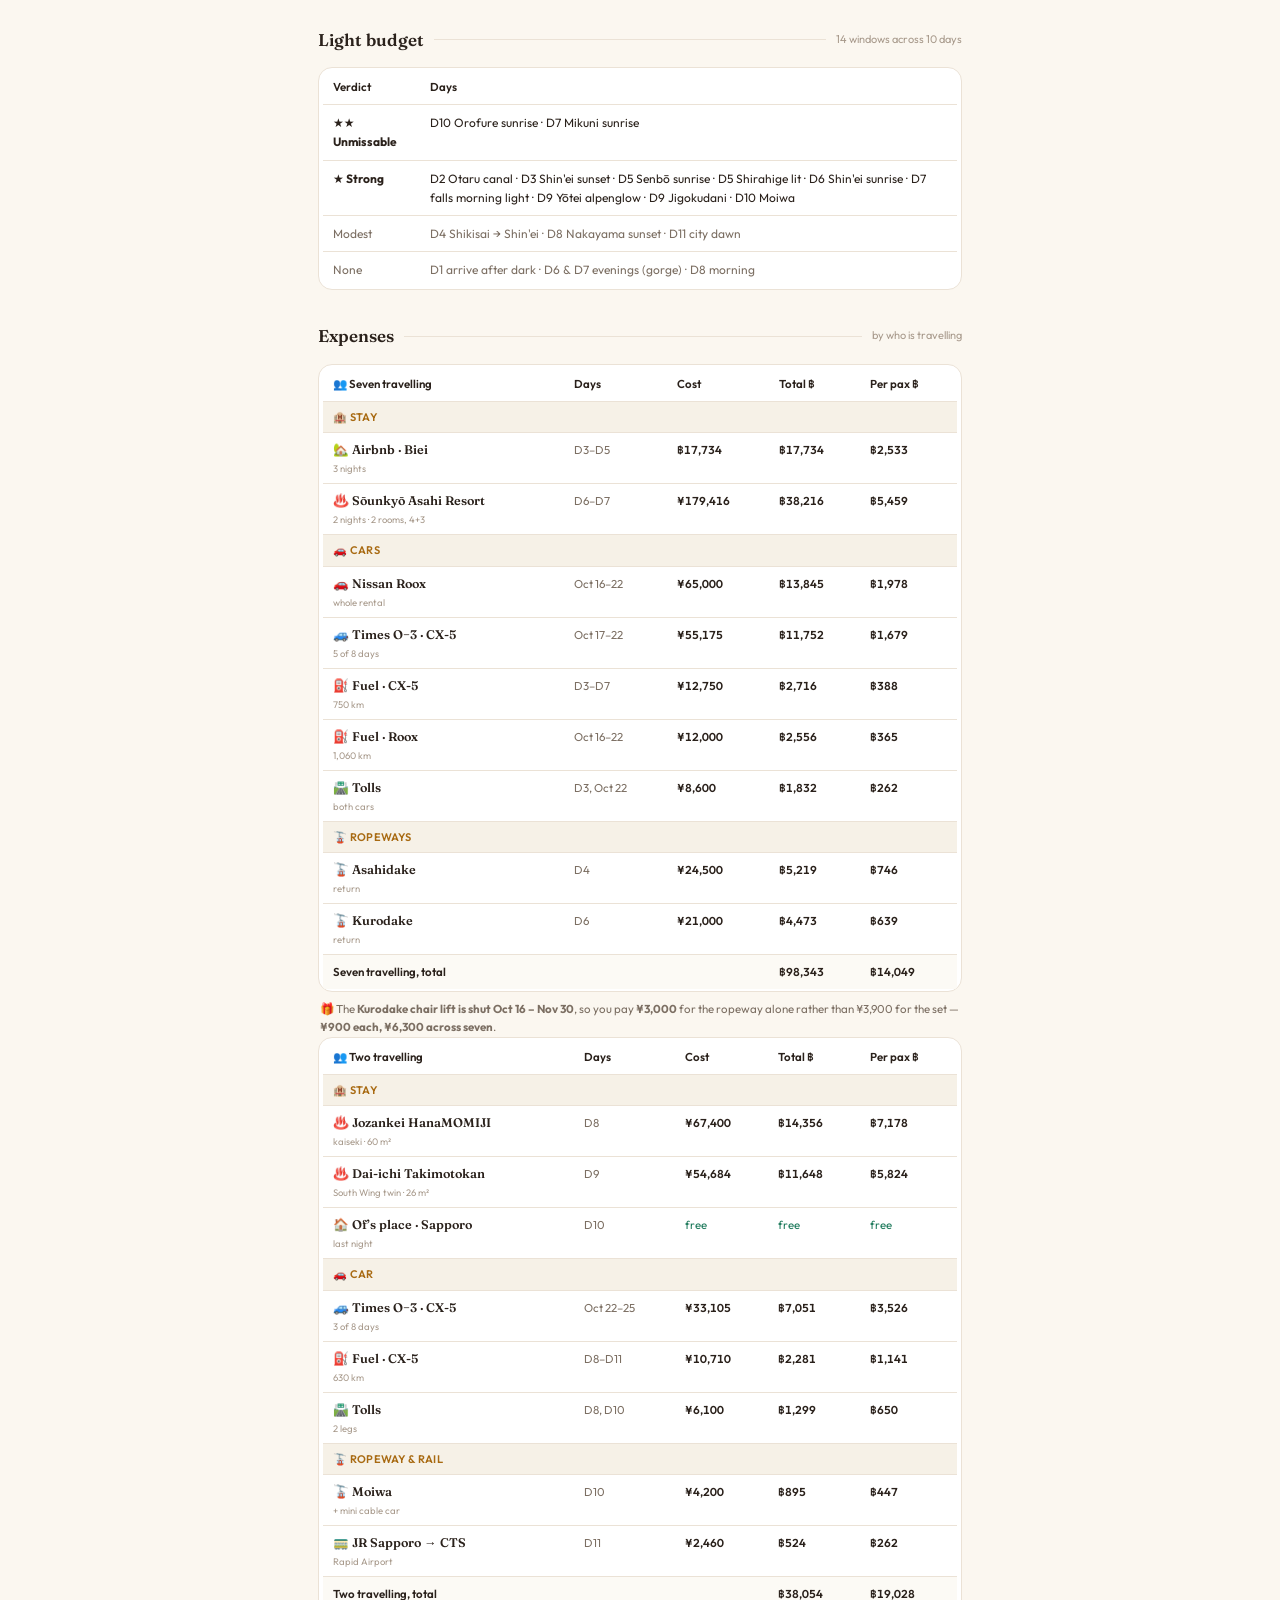
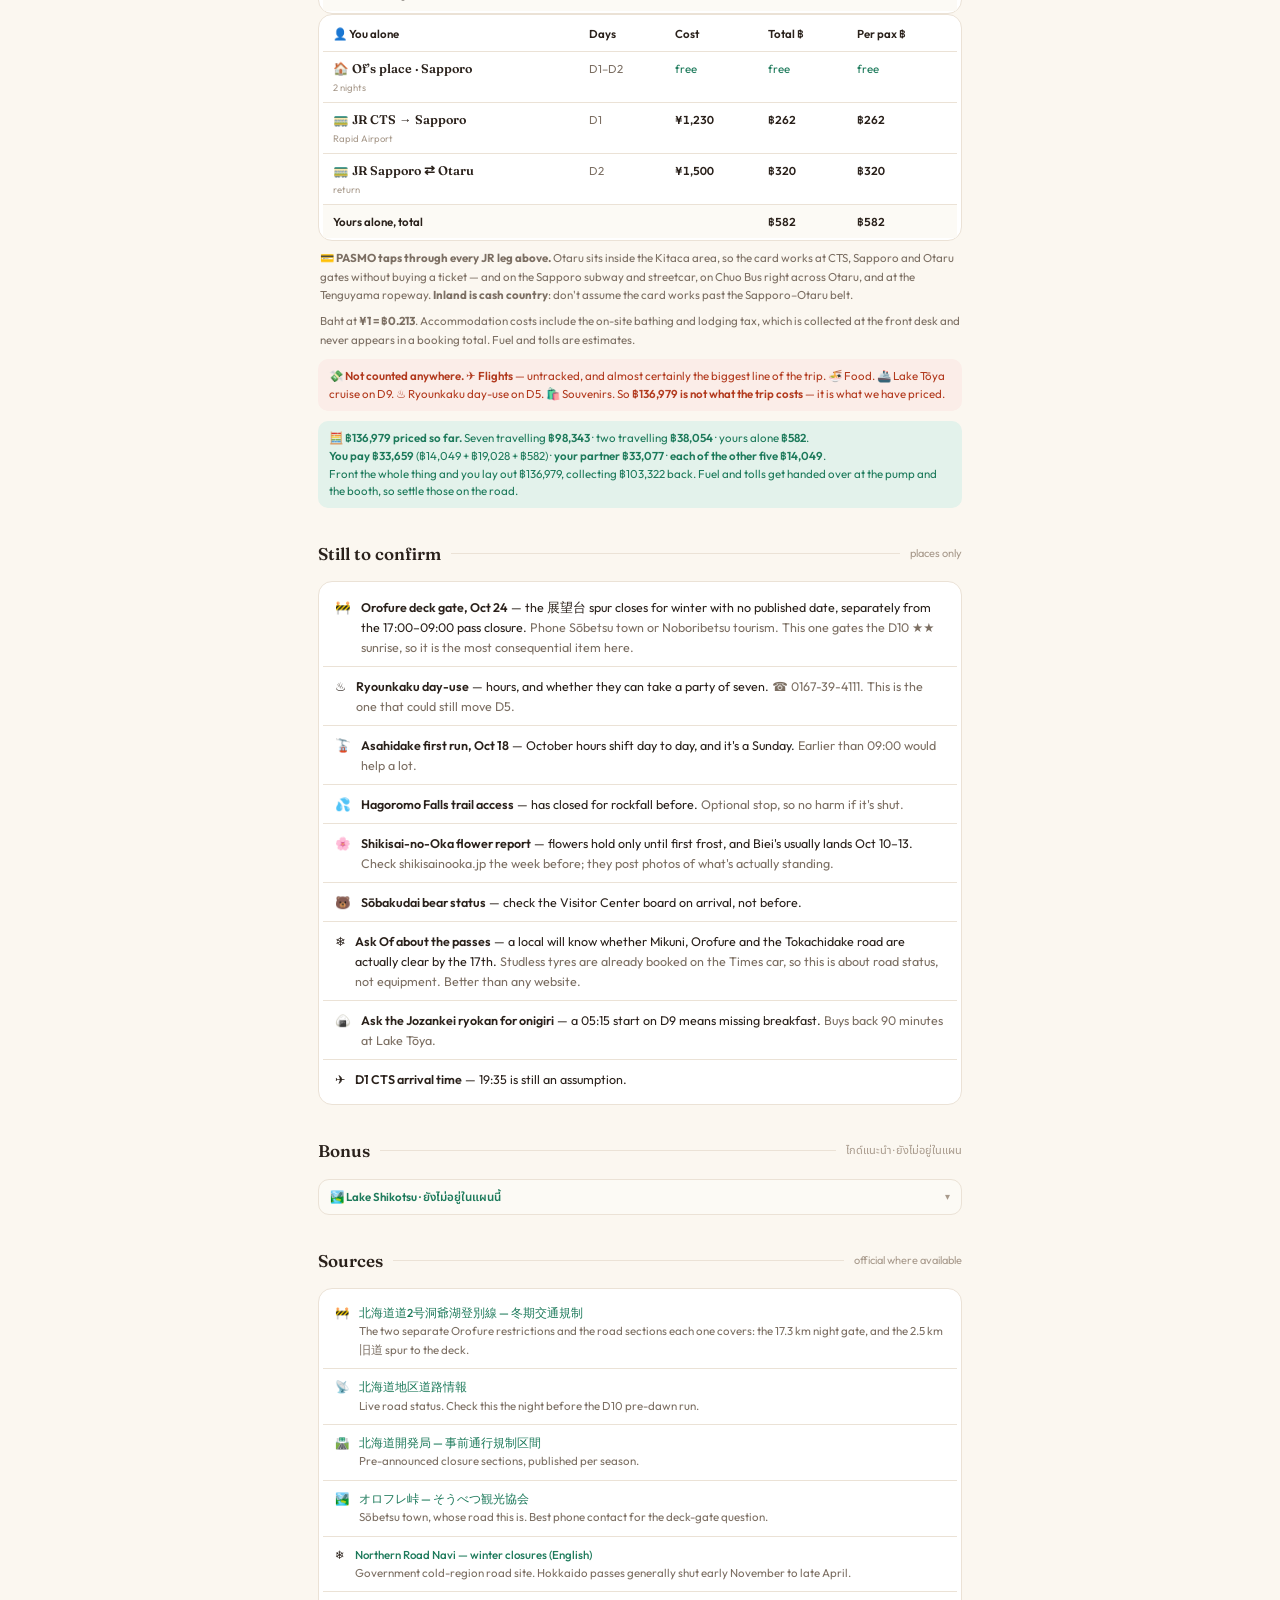
==== commit 07d021e9: "Fix the Temiya Line direction, and say how the garden climb actually goes The route note said northe" ====
--- a/index.html
+++ b/index.html
@@ -299,8 +299,8 @@
       <div class="times"><b>08:00</b> JR to Otaru (~45 min) · <b>08:55–09:40</b> Temiya Line rails · <b>09:50–10:50</b> Temiya garden 🍁 · <b>11:00–12:00</b> North Canal · <b>12:15</b> first meal, Rinyu Asaichi 🐟 · <b>13:00–15:30</b> Sakaimachi &amp; Kitaichi Glass · <b>16:00</b> position at Asakusa Bridge · <b>17:40</b> JR back</div>
       <div class="plc">
         <dl>
-          <dt>Temiya Line</dt><dd><span class="jpn">旧国鉄手宮線</span> — Hokkaido's first railway, 1880, closed 1985. A <b>1.6 km path along the rails</b>, crossings and gates left where they stood. Walk Chuo-dori down from the station for ~10 min, then <b>peel off onto the rails at 色内1丁目</b> and follow them northeast. Stay on Chuo-dori instead and you land at the central canal — which you want at sunset, not at nine in the morning <span class="z">(the lowest sun of your day rakes straight along the track — this is why nothing else gets this slot)</span></dd>
-          <dt>Temiya Garden</dt><dd><span class="jpn">手宮緑化植物園</span> — free, open until <b>Oct 31</b>, on the hill above where the rails end. Foliage runs mid-Oct to early Nov so you catch the front of it: dōdan-tsutsuji goes hard red, with maple and ginkgo behind. A <b>city-designated viewpoint</b> over the port — breakwater and the Chikkō ferris wheel, and at this hour the sun is behind you, so the harbour reads clean <span class="z">⚠️ the road up runs at 22%, 24% at its worst. 45–60 min round trip; if the legs say no, this is the one to drop</span></dd>
+          <dt>Temiya Line</dt><dd><span class="jpn">旧国鉄手宮線</span> — Hokkaido's first railway, 1880, closed 1985. The rails, level crossings and barrier arms were all left standing when it shut. Walk Chuo-dori down from the station ~10 min to the <b>色内1丁目 crossing</b>, then <b>turn left and follow the track north</b> to Temiya, canal on your right. You join partway along, so you walk the northern stretch rather than the full 1.6 km. Stay on Chuo-dori instead and you land at the central canal — which you want at sunset, not at nine in the morning <span class="z">(don't work the Chuo-dori crossing itself, it's a main road; the quiet ones further up are the frames. Walking out, the low sun side-lights the rails — turn back and it glints straight down them)</span></dd>
+          <dt>Temiya Garden</dt><dd><span class="jpn">手宮緑化植物園</span> — free, open until <b>Oct 31</b>, on the hill above where the rails end. Foliage runs mid-Oct to early Nov so you catch the front of it: dōdan-tsutsuji goes hard red, with maple and ginkgo behind. A <b>city-designated viewpoint</b> over the port — breakwater and the Chikkō ferris wheel, and at this hour the sun is behind you, so the harbour reads clean. From the museum it is only ~190 m on the flat, then straight on up the steep slope — <b>~10 min climbing, 6 back down</b> <span class="z">⚠️ that road runs at 22%, 24% at its worst, but it is tarmac all the way to the garden gate (12 spaces park there), so a taxi can carry you up if the legs have gone. Still the first thing to drop if the day slips</span></dd>
           <dt>North Canal</dt><dd><span class="jpn">北運河</span> — still its original <b>40 m width</b>; the postcard stretch was narrowed to 20 m for the road. Working boats, stone warehouses, no tour buses. It takes the flat midday hour on purpose — wide water and warehouses carry it, and quiet matters here more than light</dd>
           <dt>Nippon Yusen</dt><dd><span class="jpn">旧日本郵船小樽支店</span> — 1906 stone branch office, national Important Cultural Property, <b>reopened Apr 2025</b> after a five-year restoration. ¥300, 9:30–17:00, shut Tuesdays <span class="z">(your Friday is fine)</span></dd>
           <dt>Canal Park</dt><dd><span class="jpn">運河公園</span> — right in front of the Yusen building, stone warehouses round the edge. <b>Hokkai Seikan No. 3</b> <span class="jpn">北海製罐第3倉庫</span> is the 1924 concrete hulk beside it — shoot the outside, the inside is only now coming into use</dd>
